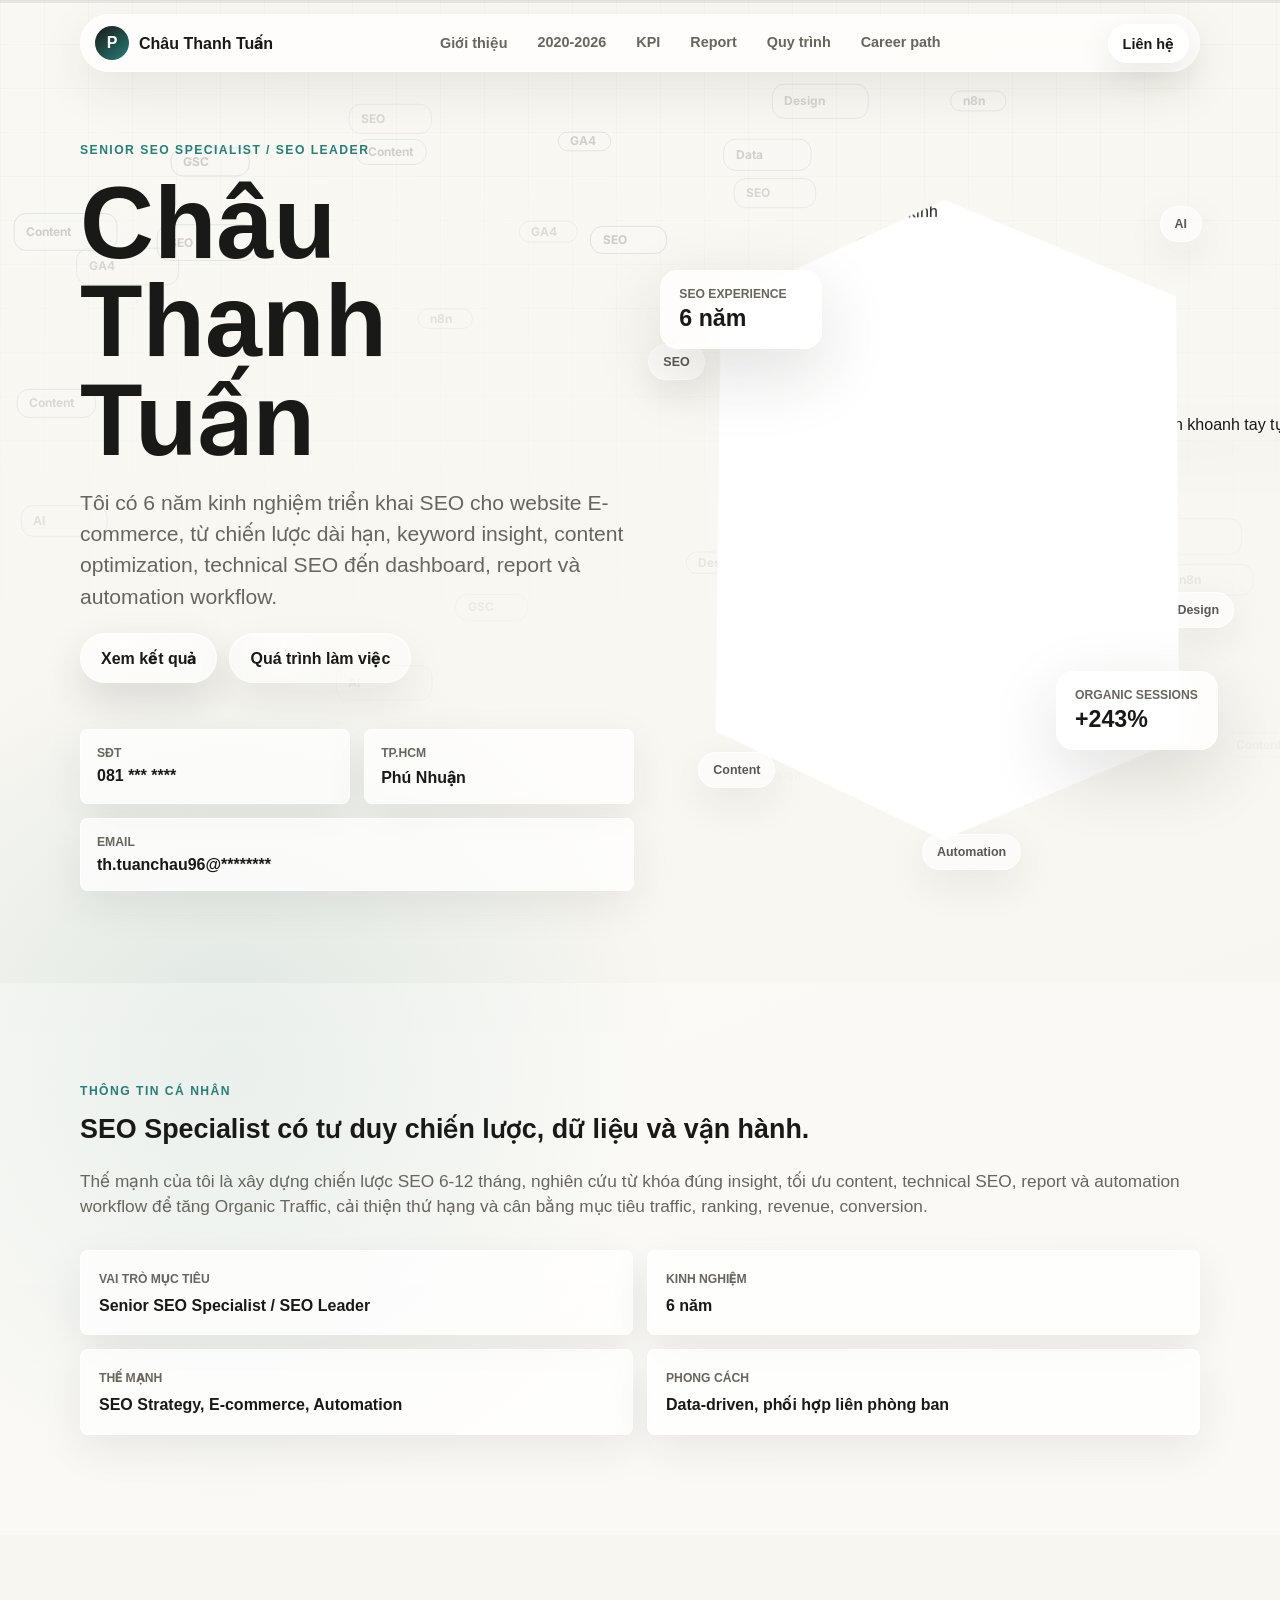
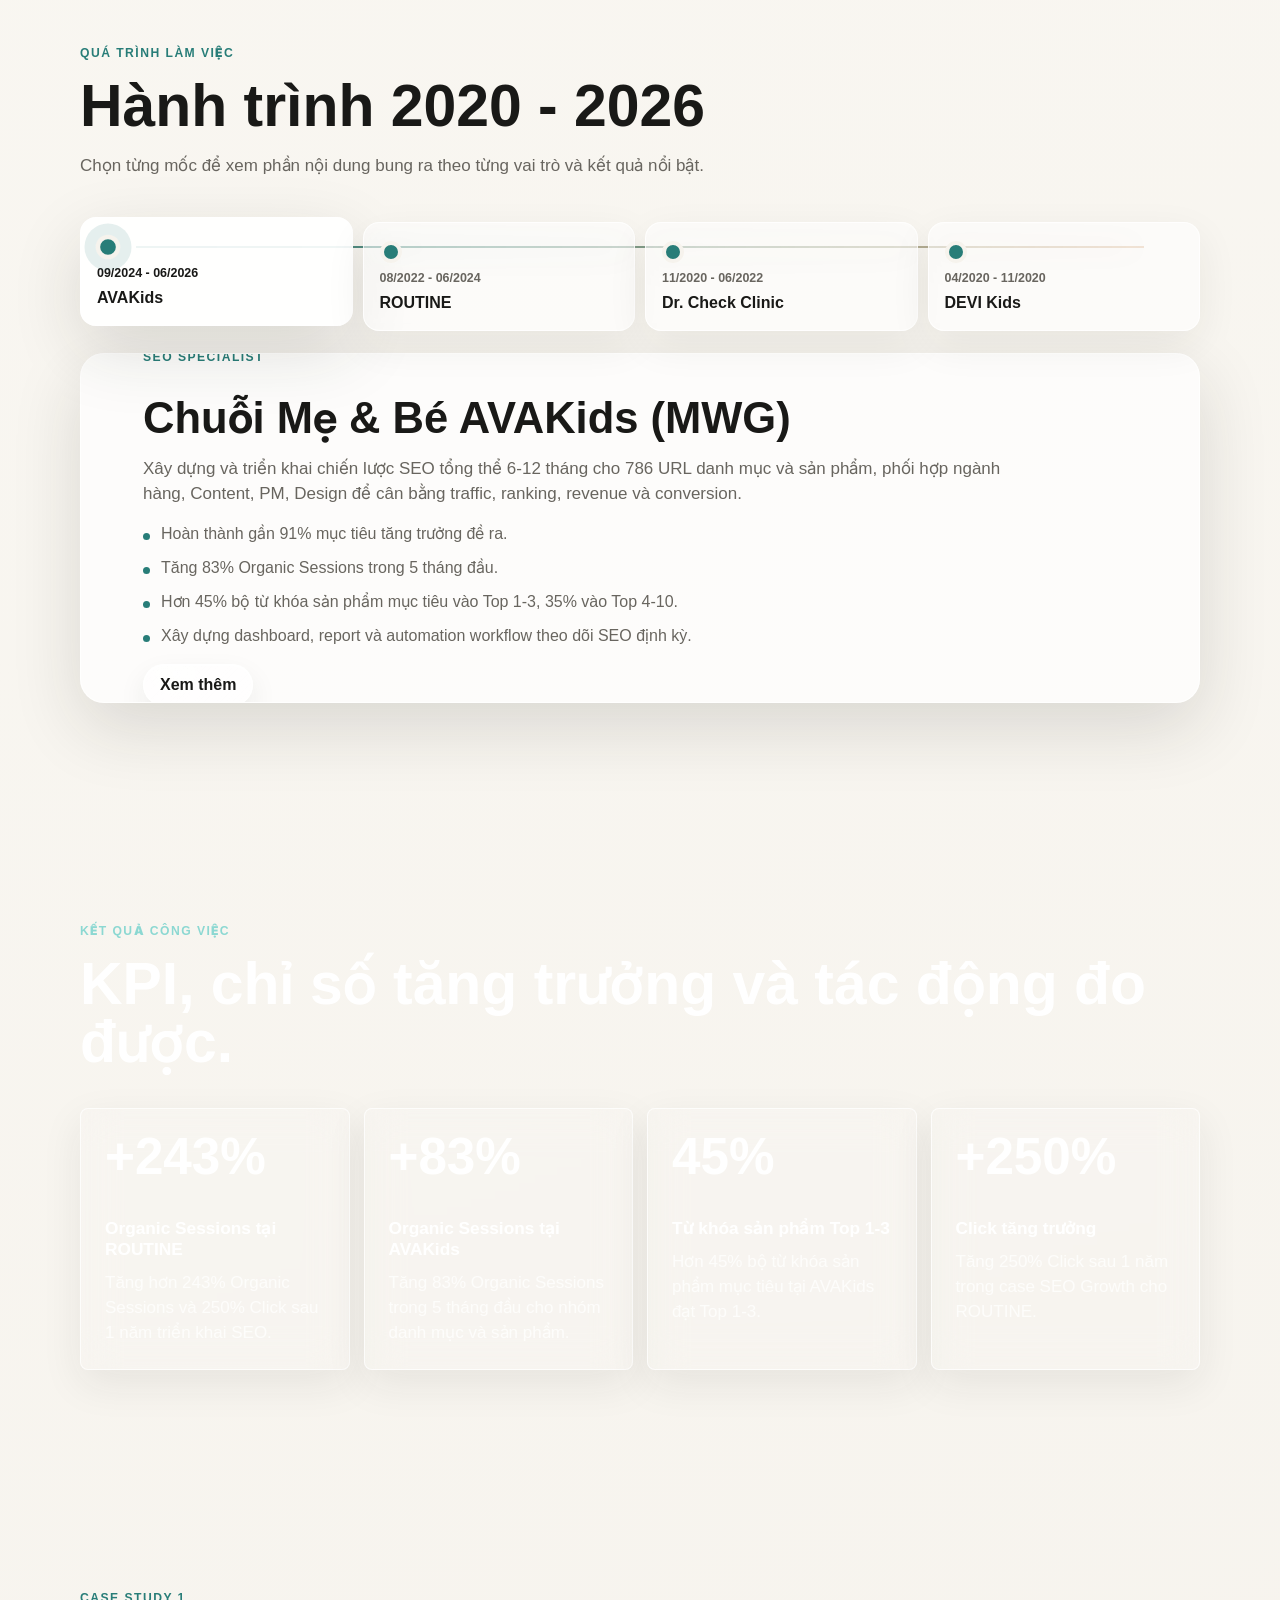
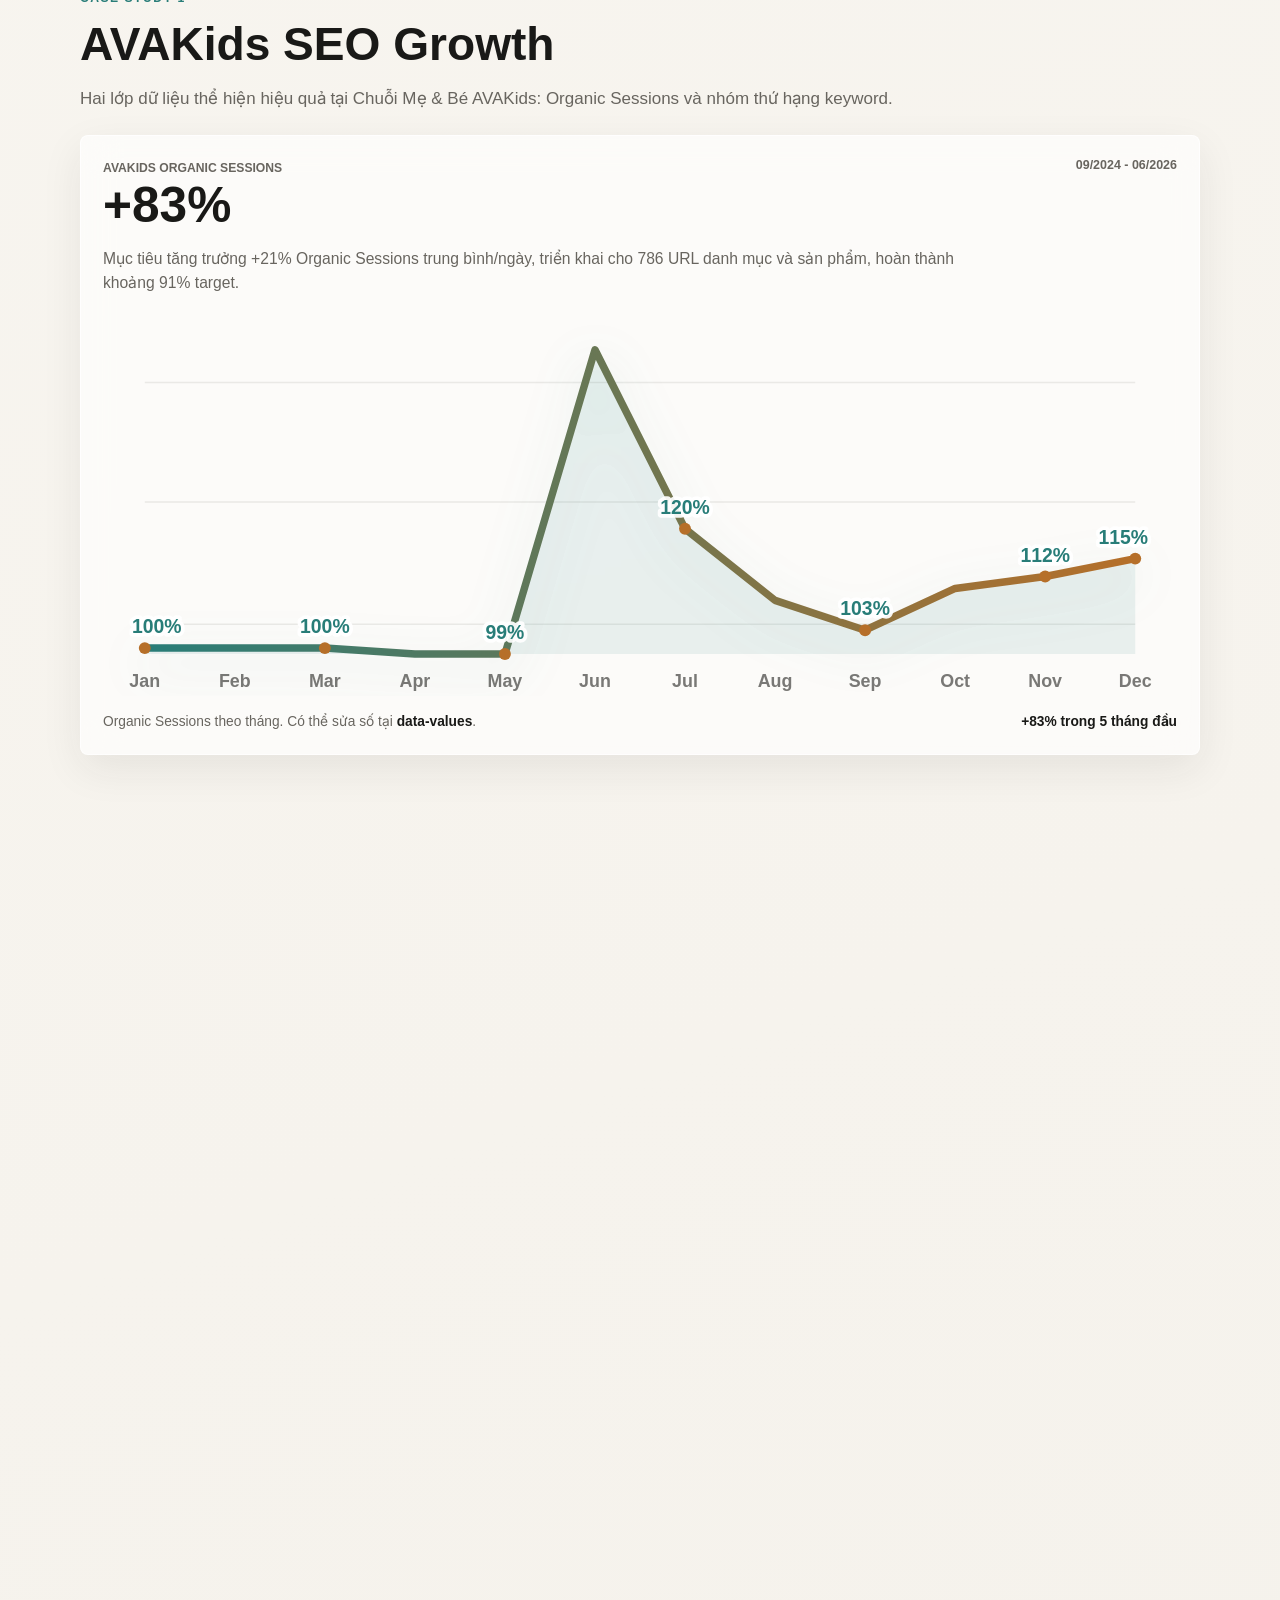
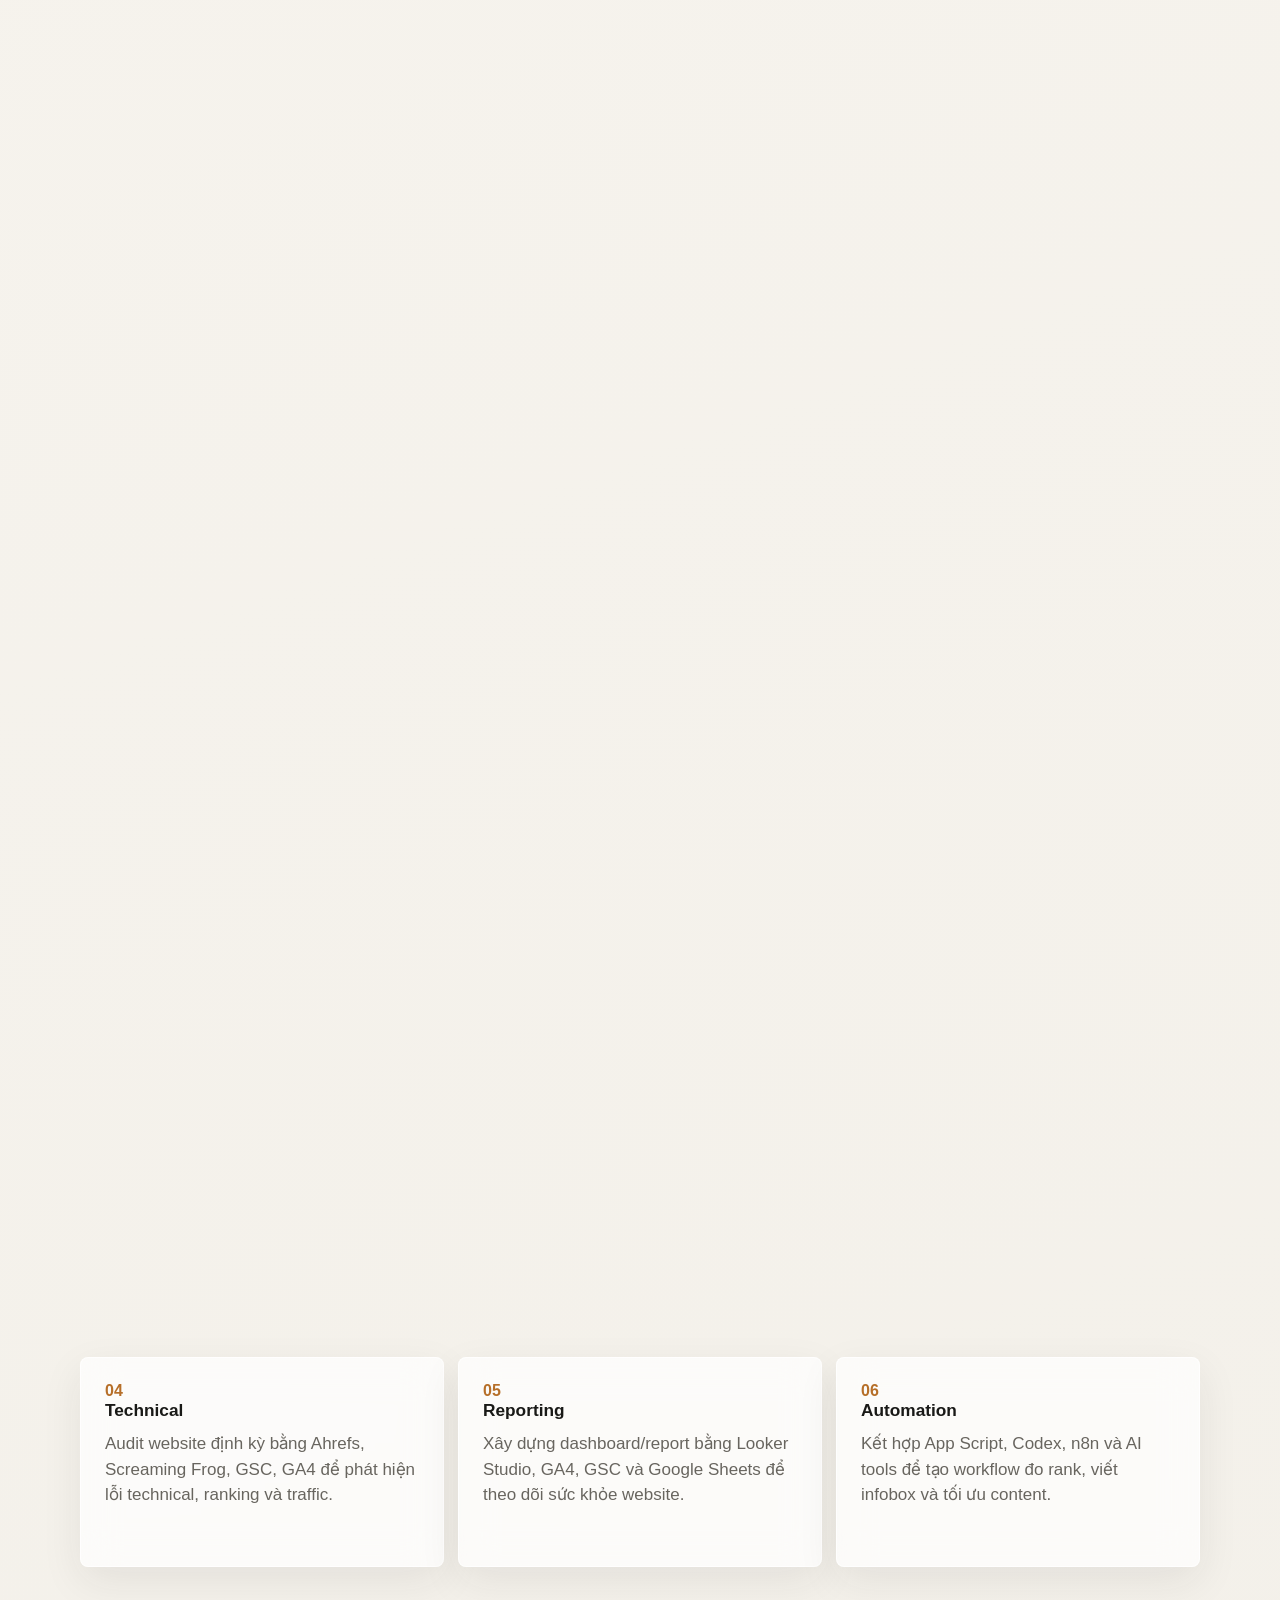
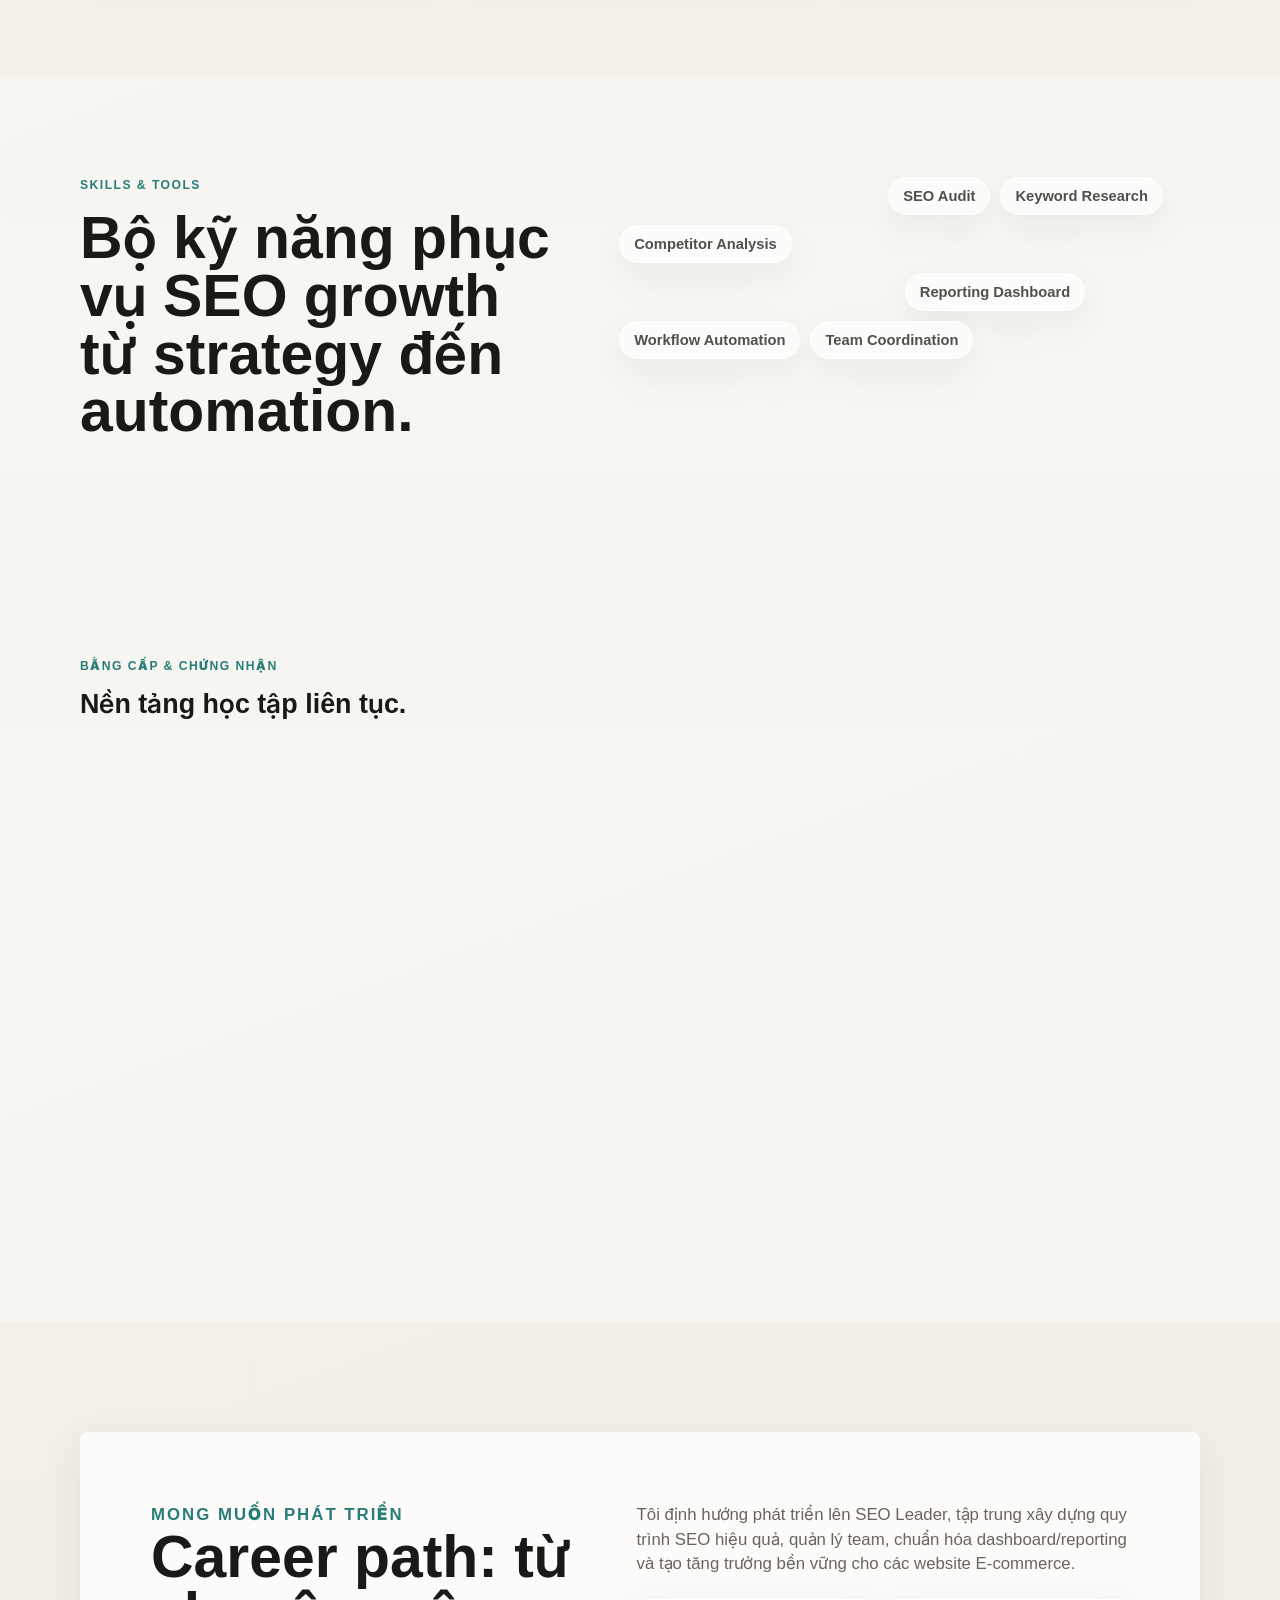
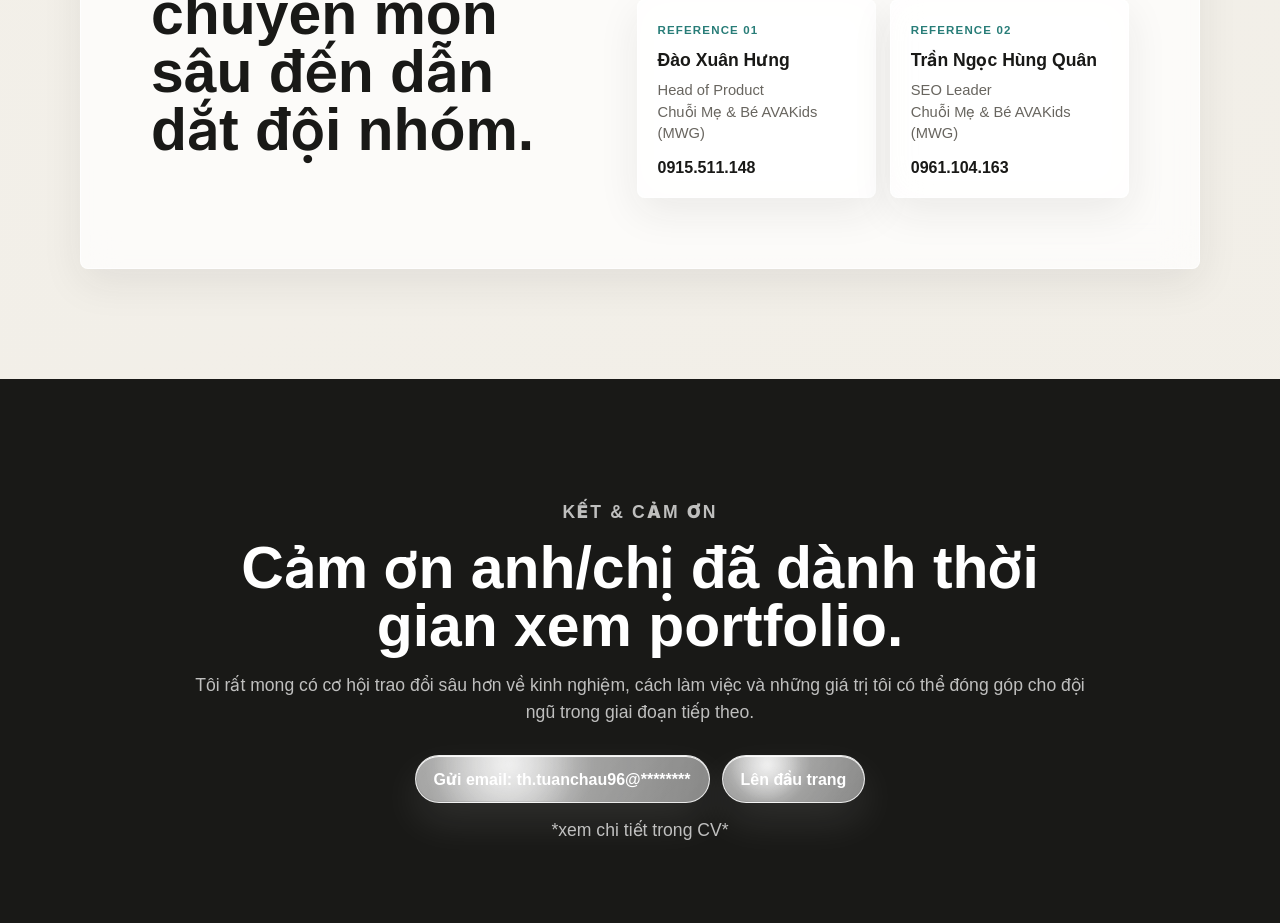
==== index.html @ 564b6ab3 "Add files via upload" ====
<!doctype html>
<html lang="vi">
  <head>
    <meta charset="utf-8" />
    <meta name="viewport" content="width=device-width, initial-scale=1" />
    <title>Châu Thanh Tuấn | Senior SEO Specialist & SEO Leader</title>
    <meta
      name="description"
      content="Portfolio của Châu Thanh Tuấn, Senior SEO Specialist định hướng SEO Leader, tập trung SEO strategy, E-commerce growth, reporting và automation workflow."
    />
    <link rel="preconnect" href="https://fonts.googleapis.com" />
    <link rel="preconnect" href="https://fonts.gstatic.com" crossorigin />
    <link
      href="https://fonts.googleapis.com/css2?family=Inter:wght@400;500;600;700;800;900&display=swap"
      rel="stylesheet"
    />
    <link rel="stylesheet" href="styles.css?v=20260713-polish-1" />
  </head>
  <body>
    <canvas class="ambient-canvas" id="ambientCanvas" aria-hidden="true"></canvas>
    <div class="page-progress" aria-hidden="true"><span></span></div>

    <aside class="mascot-guide" aria-label="Mascot Tuấn hướng dẫn nội dung" data-side="right" data-pose="intro">
      <img id="mascotImage" src="assets/mascot-intro.png" alt="Mascot Tuấn 3D đang giới thiệu bản thân" />
      <span id="mascotMessage" class="sr-only">Bắt đầu với chân dung tổng quan nhé.</span>
    </aside>

    <header class="site-header" id="top">
      <a class="brand" href="#top" aria-label="Về đầu trang">
        <span class="brand-mark">P</span>
        <span>Châu Thanh Tuấn</span>
      </a>
      <nav class="nav-links" aria-label="Điều hướng chính">
        <a href="#about">Giới thiệu</a>
        <a href="#timeline">2020-2026</a>
        <a href="#impact">KPI</a>
        <a href="#charts">Report</a>
        <a href="#workflow">Quy trình</a>
        <a href="#career">Career path</a>
      </nav>
      <a class="header-cta liquid-btn" href="#contact">Liên hệ</a>
    </header>

    <main>
      <section class="hero section-shell" aria-labelledby="hero-title" data-guide="Bắt đầu với chân dung tổng quan nhé." data-pose="intro">
        <div class="hero-copy reveal">
          <p class="eyebrow">Senior SEO Specialist / SEO Leader</p>
          <h1 id="hero-title">Châu Thanh Tuấn</h1>
          <p class="hero-lead">
            Tôi có 6 năm kinh nghiệm triển khai SEO cho website E-commerce, từ chiến lược dài hạn,
            keyword insight, content optimization, technical SEO đến dashboard, report và automation workflow.
          </p>
          <div class="hero-actions">
            <a class="primary-btn liquid-btn" href="#impact">Xem kết quả</a>
            <a class="secondary-btn liquid-btn" href="#timeline">Quá trình làm việc</a>
          </div>
          <dl class="quick-info" aria-label="Thông tin nhanh">
            <div class="quick-phone">
              <dt>SĐT</dt>
              <dd>081 *** ****</dd>
            </div>
            <div class="quick-location">
              <dt>TP.HCM</dt>
              <dd>Phú Nhuận</dd>
            </div>
            <div class="quick-email">
              <dt>Email</dt>
              <dd>th.tuanchau96@********</dd>
            </div>
          </dl>
        </div>

        <div class="hero-visual reveal">
          <div class="hero-orbit" aria-hidden="true">
            <span>AI</span>
            <span>SEO</span>
            <span>Design</span>
            <span>Content</span>
            <span>Automation</span>
          </div>
          <div class="portrait-frame portrait-hex">
            <img src="assets/hero-portrait-v2.png" alt="Ảnh đại diện portfolio 3D có kính" />
          </div>
          <div class="floating-metric metric-one">
            <span>Organic Sessions</span>
            <strong data-counter data-prefix="+" data-count="243" data-suffix="%">+0%</strong>
          </div>
          <div class="floating-metric metric-two">
            <span>SEO Experience</span>
            <strong data-counter data-count="6" data-suffix=" năm">0 năm</strong>
          </div>
        </div>
      </section>

      <section class="intro-band" id="about" data-guide="Đây là phần HR hiểu bạn là ai và mạnh ở đâu." data-pose="about">
        <div class="section-shell compact-band">
          <div class="section-heading compact-heading reveal">
            <p class="eyebrow">Thông tin cá nhân</p>
            <h2>SEO Specialist có tư duy chiến lược, dữ liệu và vận hành.</h2>
          </div>
          <div class="intro-copy reveal">
            <p>
              Thế mạnh của tôi là xây dựng chiến lược SEO 6-12 tháng, nghiên cứu từ khóa đúng insight,
              tối ưu content, technical SEO, report và automation workflow để tăng Organic Traffic,
              cải thiện thứ hạng và cân bằng mục tiêu traffic, ranking, revenue, conversion.
            </p>
            <div class="profile-grid">
              <div>
                <span>Vai trò mục tiêu</span>
                <strong>Senior SEO Specialist / SEO Leader</strong>
              </div>
              <div>
                <span>Kinh nghiệm</span>
                <strong>6 năm</strong>
              </div>
              <div>
                <span>Thế mạnh</span>
                <strong>SEO Strategy, E-commerce, Automation</strong>
              </div>
              <div>
                <span>Phong cách</span>
                <strong>Data-driven, phối hợp liên phòng ban</strong>
              </div>
            </div>
          </div>
        </div>
      </section>

      <section class="section-shell" id="timeline" data-guide="Timeline giúp câu chuyện nghề nghiệp có mạch rõ ràng." data-pose="timeline">
        <div class="section-heading narrow reveal">
          <p class="eyebrow">Quá trình làm việc</p>
          <h2>Hành trình 2020 - 2026</h2>
          <p>Chọn từng mốc để xem phần nội dung bung ra theo từng vai trò và kết quả nổi bật.</p>
        </div>
        <div class="experience-morph reveal">
          <div class="experience-track" role="tablist" aria-label="Kinh nghiệm làm việc">
            <button class="experience-tab is-active" type="button" data-experience="0" role="tab" aria-selected="true">
              <span>09/2024 - 06/2026</span>
              <strong>AVAKids</strong>
            </button>
            <button class="experience-tab" type="button" data-experience="1" role="tab" aria-selected="false">
              <span>08/2022 - 06/2024</span>
              <strong>ROUTINE</strong>
            </button>
            <button class="experience-tab" type="button" data-experience="2" role="tab" aria-selected="false">
              <span>11/2020 - 06/2022</span>
              <strong>Dr. Check Clinic</strong>
            </button>
            <button class="experience-tab" type="button" data-experience="3" role="tab" aria-selected="false">
              <span>04/2020 - 11/2020</span>
              <strong>DEVI Kids</strong>
            </button>
          </div>
          <div class="experience-panel">
            <article class="experience-detail is-active" data-experience-panel="0">
              <p class="eyebrow">SEO Specialist</p>
              <h3>Chuỗi Mẹ & Bé AVAKids (MWG)</h3>
              <p>
                Xây dựng và triển khai chiến lược SEO tổng thể 6-12 tháng cho 786 URL danh mục và sản phẩm,
                phối hợp ngành hàng, Content, PM, Design để cân bằng traffic, ranking, revenue và conversion.
              </p>
              <ul>
                <li>Hoàn thành gần 91% mục tiêu tăng trưởng đề ra.</li>
                <li>Tăng 83% Organic Sessions trong 5 tháng đầu.</li>
                <li>Hơn 45% bộ từ khóa sản phẩm mục tiêu vào Top 1-3, 35% vào Top 4-10.</li>
                <li>Xây dựng dashboard, report và automation workflow theo dõi SEO định kỳ.</li>
              </ul>
              <button class="detail-btn liquid-btn" type="button" data-modal="avakids">Xem thêm</button>
            </article>
            <article class="experience-detail" data-experience-panel="1">
              <p class="eyebrow">SEO Executive</p>
              <h3>ROUTINE</h3>
              <p>
                Triển khai SEO cho website thương hiệu thời trang, mở rộng bộ từ khóa sản phẩm,
                tối ưu blog, sản phẩm, internal link và phối hợp Design, IT, Developer để cải thiện layout và conversion.
              </p>
              <ul>
                <li>Tăng 117% Organic Traffic trong 6 tháng đầu.</li>
                <li>Tăng hơn 243% Organic Sessions và 250% Click sau 1 năm.</li>
                <li>Bộ từ khóa sản phẩm tăng từ 200 lên khoảng 850 keyword.</li>
                <li>Quản lý content full-time, intern, freelancer và phối hợp Design, IT, Developer.</li>
              </ul>
              <button class="detail-btn liquid-btn" type="button" data-modal="routine">Xem thêm</button>
            </article>
            <article class="experience-detail" data-experience-panel="2">
              <p class="eyebrow">SEO Executive</p>
              <h3>Dr. Check Clinic</h3>
              <p>
                Giai đoạn phát triển nền tảng SEO Executive trong lĩnh vực clinic/healthcare. Resume hiện chưa có chi tiết nhiệm vụ và KPI cho giai đoạn này.
              </p>
              <ul>
                <li>Cần bổ sung thêm scope công việc, loại website và kết quả nếu muốn trình bày thành case mạnh.</li>
              </ul>
              <button class="detail-btn liquid-btn" type="button" data-modal="drcheck">Xem thêm</button>
            </article>
            <article class="experience-detail" data-experience-panel="3">
              <p class="eyebrow">Digital Marketing</p>
              <h3>DEVI Kids Import-Export Company</h3>
              <p>
                Giai đoạn khởi đầu trong Digital Marketing. Resume hiện chưa mô tả chi tiết kênh phụ trách, KPI hoặc dự án nổi bật.
              </p>
              <ul>
                <li>Cần xác nhận nên giữ ngắn trong timeline hay bổ sung thêm nội dung cụ thể.</li>
              </ul>
              <button class="detail-btn liquid-btn" type="button" data-modal="devi">Xem thêm</button>
            </article>
          </div>
        </div>
      </section>

      <section class="impact-section" id="impact" data-guide="KPI nên nổi bật, dễ scan và có số chạy khi HR kéo tới." data-pose="kpi">
        <div class="section-shell">
          <div class="section-heading reveal">
            <p class="eyebrow">Kết quả công việc</p>
            <h2>KPI, chỉ số tăng trưởng và tác động đo được.</h2>
          </div>
          <div class="impact-grid">
            <article class="impact-card reveal">
              <span class="metric" data-counter data-prefix="+" data-count="243" data-suffix="%">+0%</span>
              <h3>Organic Sessions tại ROUTINE</h3>
              <p>Tăng hơn 243% Organic Sessions và 250% Click sau 1 năm triển khai SEO.</p>
            </article>
            <article class="impact-card reveal">
              <span class="metric" data-counter data-prefix="+" data-count="83" data-suffix="%">+0%</span>
              <h3>Organic Sessions tại AVAKids</h3>
              <p>Tăng 83% Organic Sessions trong 5 tháng đầu cho nhóm danh mục và sản phẩm.</p>
            </article>
            <article class="impact-card reveal">
              <span class="metric" data-counter data-count="45" data-suffix="%">0%</span>
              <h3>Từ khóa sản phẩm Top 1-3</h3>
              <p>Hơn 45% bộ từ khóa sản phẩm mục tiêu tại AVAKids đạt Top 1-3.</p>
            </article>
            <article class="impact-card reveal">
              <span class="metric" data-counter data-prefix="+" data-count="250" data-suffix="%">+0%</span>
              <h3>Click tăng trưởng</h3>
              <p>Tăng 250% Click sau 1 năm trong case SEO Growth cho ROUTINE.</p>
            </article>
          </div>
        </div>
      </section>

      <section class="section-shell charts-section" id="charts" data-guide="Các case study này giúp HR nhìn nhanh kết quả thật từ AVAKids và ROUTINE." data-pose="chart">
        <div class="section-heading case-heading reveal">
          <p class="eyebrow">Case Study 1</p>
          <h2>AVAKids SEO Growth</h2>
          <p>Hai lớp dữ liệu thể hiện hiệu quả tại Chuỗi Mẹ & Bé AVAKids: Organic Sessions và nhóm thứ hạng keyword.</p>
        </div>
        <div class="case-study-grid">
          <article class="chart-card case-study-card case-study-wide reveal">
            <div class="chart-head">
              <div>
                <span>AVAKids Organic Sessions</span>
                <strong data-counter data-prefix="+" data-count="83" data-suffix="%">+0%</strong>
              </div>
              <em>09/2024 - 06/2026</em>
            </div>
            <p class="case-study-meta">
              Mục tiêu tăng trưởng +21% Organic Sessions trung bình/ngày, triển khai cho 786 URL danh mục và sản phẩm, hoàn thành khoảng 91% target.
            </p>
            <svg
              class="line-chart"
              viewBox="0 0 720 260"
              data-labels="Jan,Feb,Mar,Apr,May,Jun,Jul,Aug,Sep,Oct,Nov,Dec"
              data-values="100,100,100,99,99,150,120,108,103,110,112,115"
              data-unit="%"
            ></svg>
            <div class="chart-foot">
              <span>Organic Sessions theo tháng. Có thể sửa số tại <code>data-values</code>.</span>
              <strong>+83% trong 5 tháng đầu</strong>
            </div>
          </article>
          <article class="chart-card case-study-card case-study-wide reveal">
            <div class="chart-head">
              <div>
                <span>AVAKids Ranking Buckets</span>
                <strong data-counter data-count="45" data-suffix="%">0%</strong>
              </div>
              <em>Top 1-3 keyword group</em>
            </div>
            <p class="case-study-meta">
              Theo dõi search volume theo nhóm thứ hạng để nhìn xu hướng dịch chuyển ranking của nhóm keyword sản phẩm.
            </p>
            <svg
              class="multi-line-chart"
              viewBox="0 0 760 320"
              data-labels="6/1,7/2,7/9,7/16,8/6,8/27,9/3,9/10,9/17,10/8,10/22,10/29,11/5,11/12,11/19,11/25,12/2,12/9,12/16,12/29,12/31"
              data-series="#1:38525,27470,34770,37750,48925,42390,41420,39700,38900,20155,27125,29295,28685,30670,34385,30000,38010,40825,36050,29615,26665;#2:22865,34400,33410,37355,40580,37045,35100,26325,28825,28305,20010,22745,22140,24125,25860,23040,15510,19880,21380,25050,33720;#3:51350,48120,46010,42335,31865,53455,49680,59960,57640,46070,39135,39410,37095,22365,34250,50360,30185,25215,23510,23465,19215;#4-6:36275,57295,43960,35055,43715,50590,65045,62810,63895,30365,38715,38885,28045,40940,48035,23595,36420,45715,49525,48875,48895;#7-10:28880,11885,20915,27110,16355,12590,8155,10610,9910,13295,26880,18040,20285,17635,17245,13450,19495,12170,11285,9860,12275;#11-20:5565,4720,4850,4445,7070,6135,3490,2720,7210,15280,6275,9205,14345,9800,14495,6280,15470,8780,14185,8695,11355"
            ></svg>
            <div class="chart-foot">
              <span>Search volume theo bucket ranking. Có thể sửa từng series tại <code>data-series</code>.</span>
              <strong>45% Top 1-3</strong>
            </div>
          </article>
        </div>
        <div class="section-heading case-heading case-heading-routine reveal">
          <p class="eyebrow">Case Study 2</p>
          <h2>ROUTINE SEO Growth</h2>
          <p>Biểu đồ Organic Traffic full-width cho case thời trang ROUTINE, tập trung traffic, click và mở rộng keyword sản phẩm.</p>
        </div>
        <div class="case-study-grid">
          <article class="chart-card case-study-card case-study-wide reveal">
            <div class="chart-head">
              <div>
                <span>ROUTINE Organic Traffic</span>
                <strong data-counter data-prefix="+" data-count="243" data-suffix="%">+0%</strong>
              </div>
              <em>08/2022 - 06/2024</em>
            </div>
            <p class="case-study-meta">
              Tăng 117% Organic Traffic trong 6 tháng đầu, sau 1 năm tăng hơn 243% Organic Sessions và 250% Click.
            </p>
            <svg
              class="line-chart"
              viewBox="0 0 560 240"
              data-labels="Jan,Feb,Mar,Apr,May,Jun,Jul,Aug,Sep,Oct,Nov,Dec"
              data-values="116.56,135.92,131.02,116.33,108.11,91.44,103.80,100.78,110.06,134.93,66.01,100"
              data-unit="%"
            ></svg>
            <div class="chart-foot">
              <span>Organic Traffic theo tháng. Keyword sản phẩm tăng từ 200 lên khoảng 850.</span>
              <strong>200 → 850 KW</strong>
            </div>
          </article>
        </div>
      </section>

      <section class="section-shell" id="workflow" data-guide="Quy trình cho thấy bạn không chỉ có kết quả, mà có cách tạo kết quả." data-pose="timeline">
        <div class="section-heading narrow reveal">
          <p class="eyebrow">Quy trình & công cụ</p>
          <h2>Cách tôi biến mục tiêu thành hệ thống làm việc.</h2>
        </div>
        <div class="workflow-grid">
          <article class="workflow-step reveal">
            <span>01</span>
            <h3>Research</h3>
            <p>Nghiên cứu keyword, insight tìm kiếm, đối thủ và keyword gap bằng Ahrefs, Keyword Planner, Keywordtool.io.</p>
          </article>
          <article class="workflow-step reveal">
            <span>02</span>
            <h3>Planning</h3>
            <p>Xây dựng chiến lược SEO 6-12 tháng, đặt mục tiêu traffic, ranking, revenue và ưu tiên URL triển khai.</p>
          </article>
          <article class="workflow-step reveal">
            <span>03</span>
            <h3>Production</h3>
            <p>Xây dựng guideline content, outline, internal link và tối ưu nội dung danh mục, sản phẩm, blog.</p>
          </article>
          <article class="workflow-step reveal">
            <span>04</span>
            <h3>Technical</h3>
            <p>Audit website định kỳ bằng Ahrefs, Screaming Frog, GSC, GA4 để phát hiện lỗi technical, ranking và traffic.</p>
          </article>
          <article class="workflow-step reveal">
            <span>05</span>
            <h3>Reporting</h3>
            <p>Xây dựng dashboard/report bằng Looker Studio, GA4, GSC và Google Sheets để theo dõi sức khỏe website.</p>
          </article>
          <article class="workflow-step reveal">
            <span>06</span>
            <h3>Automation</h3>
            <p>Kết hợp App Script, Codex, n8n và AI tools để tạo workflow đo rank, viết infobox và tối ưu content.</p>
          </article>
        </div>
      </section>

      <section class="skills-band" id="skills" data-guide="Kỹ năng và công cụ nên được scan nhanh, không cần đọc dài." data-pose="chart">
        <div class="section-shell split-section">
          <div class="section-heading reveal">
            <p class="eyebrow">Skills & Tools</p>
            <h2>Bộ kỹ năng phục vụ SEO growth từ strategy đến automation.</h2>
          </div>
          <div class="skill-cloud reveal" aria-label="Kỹ năng và công cụ">
            <span>SEO Strategy</span>
            <span>SEO On-page</span>
            <span>SEO Audit</span>
            <span>Keyword Research</span>
            <span>Competitor Analysis</span>
            <span>Search Intent</span>
            <span>Content Planning</span>
            <span>Internal Linking</span>
            <span>Data Analysis</span>
            <span>Reporting Dashboard</span>
            <span>Workflow Automation</span>
            <span>Team Coordination</span>
            <span>GA4</span>
            <span>GSC</span>
            <span>Looker Studio</span>
            <span>Ahrefs</span>
            <span>Screaming Frog</span>
            <span>n8n</span>
            <span>Codex</span>
            <span>ChatGPT</span>
          </div>
        </div>
      </section>

      <section class="credentials-band" data-guide="Chứng nhận nên đi kèm năng lực áp dụng, không chỉ liệt kê tên." data-pose="about">
        <div class="section-shell compact-band">
          <div id="certificates" class="section-heading compact-heading reveal">
            <p class="eyebrow">Bằng cấp & chứng nhận</p>
            <h2>Nền tảng học tập liên tục.</h2>
          </div>
          <div class="credential-list reveal">
            <article>
              <h3>HCM University of Industry & Trade</h3>
              <p>Chemical Engineer, 2014 - 2017.</p>
            </article>
            <article>
              <h3>The Fundamentals of Digital Marketing</h3>
              <p>Nền tảng Digital Marketing, kênh tăng trưởng và tư duy đo lường hiệu quả.</p>
            </article>
            <article>
              <h3>AIM Academy & IM Group</h3>
              <p>Digital Marketing tại AIM Academy và SEO All-in-one tại IM Group.</p>
            </article>
          </div>
        </div>
      </section>

      <section class="section-shell" id="career" data-guide="Career path giúp HR thấy bạn có định hướng dài hạn." data-pose="chart">
        <div class="career-panel reveal">
          <div>
            <p class="eyebrow">Mong muốn phát triển</p>
            <h2>Career path: từ chuyên môn sâu đến dẫn dắt đội nhóm.</h2>
          </div>
          <div class="career-content">
            <p>
              Tôi định hướng phát triển lên SEO Leader, tập trung xây dựng quy trình SEO hiệu quả,
              quản lý team, chuẩn hóa dashboard/reporting và tạo tăng trưởng bền vững cho các website E-commerce.
            </p>
            <div class="reference-grid" aria-label="References">
              <article>
                <span>Reference 01</span>
                <h3>Đào Xuân Hưng</h3>
                <p>Head of Product<br />Chuỗi Mẹ & Bé AVAKids (MWG)</p>
                <strong>0915.511.148</strong>
              </article>
              <article>
                <span>Reference 02</span>
                <h3>Trần Ngọc Hùng Quân</h3>
                <p>SEO Leader<br />Chuỗi Mẹ & Bé AVAKids (MWG)</p>
                <strong>0961.104.163</strong>
              </article>
            </div>
          </div>
        </div>
      </section>

      <section class="closing-section" id="contact" data-guide="Kết lại bằng lời mời trao đổi rõ ràng và dễ liên hệ." data-pose="thanks">
        <div class="section-shell closing-inner reveal">
          <p class="eyebrow">Kết & cảm ơn</p>
          <h2>Cảm ơn anh/chị đã dành thời gian xem portfolio.</h2>
          <p>
            Tôi rất mong có cơ hội trao đổi sâu hơn về kinh nghiệm, cách làm việc và những giá trị tôi có thể
            đóng góp cho đội ngũ trong giai đoạn tiếp theo.
          </p>
          <div class="contact-row">
            <a class="liquid-btn email-action" href="#" data-email-user="th.tuanchau96" data-email-domain="gmail" data-email-tld="com">Gửi email: th.tuanchau96@********</a>
            <a class="liquid-btn" href="#top">Lên đầu trang</a>
          </div>
          <p class="reference-note">*xem chi tiết trong CV*</p>
        </div>
      </section>
    </main>

    <div class="experience-modal" id="experienceModal" aria-hidden="true">
      <div class="modal-backdrop" data-modal-close></div>
      <section class="modal-panel" role="dialog" aria-modal="true" aria-labelledby="modalTitle">
        <button class="modal-close liquid-btn" type="button" aria-label="Đóng" data-modal-close>×</button>
        <p class="eyebrow" id="modalEyebrow">Work Experience</p>
        <h2 id="modalTitle">Chi tiết kinh nghiệm</h2>
        <div class="modal-body" id="modalBody"></div>
      </section>
    </div>

    <script src="script.js?v=20260713-polish-1"></script>
  </body>
</html>
---- styles.css ----
:root {
  --bg: #f6f3ed;
  --panel: rgba(255, 255, 255, 0.72);
  --panel-strong: #ffffff;
  --ink: #191917;
  --muted: #68655f;
  --line: rgba(25, 25, 23, 0.12);
  --teal: #287d78;
  --amber: #b66f29;
  --blue: #3f6f9f;
  --shadow: 0 24px 70px rgba(37, 34, 28, 0.14);
  --radius: 8px;
}

* {
  box-sizing: border-box;
}

html {
  scroll-behavior: smooth;
}

body {
  margin: 0;
  font-family: "SF Pro Text", "SF Pro Icons", "Helvetica Neue", Helvetica, Arial, "Inter", sans-serif;
  color: var(--ink);
  background:
    radial-gradient(circle at 18% 12%, rgba(40, 125, 120, 0.13), transparent 28rem),
    linear-gradient(160deg, #faf8f3 0%, var(--bg) 48%, #f1eee7 100%);
  letter-spacing: 0;
}

body.modal-open {
  overflow: hidden;
}

body::before {
  position: fixed;
  inset: 0;
  z-index: -3;
  pointer-events: none;
  content: "";
  background-image:
    linear-gradient(rgba(25, 25, 23, 0.035) 1px, transparent 1px),
    linear-gradient(90deg, rgba(25, 25, 23, 0.035) 1px, transparent 1px);
  background-size: 44px 44px;
  mask-image: linear-gradient(to bottom, rgba(0, 0, 0, 0.55), transparent 75%);
}

.ambient-canvas {
  position: fixed;
  inset: 0 0 auto;
  z-index: -2;
  pointer-events: none;
  opacity: 0.9;
  mask-image: linear-gradient(to bottom, rgba(0, 0, 0, 0.8), transparent 92%);
}

img {
  display: block;
  max-width: 100%;
}

a {
  color: inherit;
  text-decoration: none;
}

.page-progress {
  position: fixed;
  top: 0;
  left: 0;
  z-index: 70;
  width: 100%;
  height: 3px;
  background: rgba(25, 25, 23, 0.08);
}

.page-progress span {
  display: block;
  width: 0;
  height: 100%;
  background: linear-gradient(90deg, var(--teal), var(--amber));
}

.site-header {
  position: sticky;
  top: 14px;
  z-index: 60;
  display: flex;
  align-items: center;
  justify-content: space-between;
  width: min(1120px, calc(100% - 32px));
  min-height: 58px;
  margin: 14px auto 0;
  padding: 8px 10px 8px 14px;
  border: 1px solid rgba(255, 255, 255, 0.72);
  border-radius: 999px;
  background: rgba(255, 255, 255, 0.68);
  box-shadow: 0 18px 50px rgba(42, 39, 33, 0.09);
  backdrop-filter: blur(18px) saturate(1.35);
}

.brand,
.nav-links,
.header-cta {
  display: flex;
  align-items: center;
}

.brand {
  gap: 10px;
  font-weight: 800;
}

.brand-mark {
  display: grid;
  width: 34px;
  height: 34px;
  place-items: center;
  border-radius: 50%;
  color: #ffffff;
  background: linear-gradient(140deg, var(--ink), var(--teal));
}

.nav-links {
  gap: 2px;
  color: var(--muted);
  font-size: 0.9rem;
  font-weight: 600;
}

.nav-links a,
.header-cta {
  min-height: 38px;
  padding: 10px 14px;
  border-radius: 999px;
  transition: background 220ms ease, color 220ms ease, transform 220ms ease;
}

.nav-links a:hover,
.header-cta:hover {
  color: var(--ink);
  background: rgba(25, 25, 23, 0.07);
  transform: translateY(-1px);
}

.header-cta {
  color: var(--ink);
  font-size: 0.9rem;
  font-weight: 700;
  border: 1px solid rgba(255, 255, 255, 0.78);
  background: rgba(255, 255, 255, 0.56);
  box-shadow: inset 0 1px 0 rgba(255, 255, 255, 0.82), 0 12px 34px rgba(42, 39, 33, 0.1);
  backdrop-filter: blur(18px) saturate(1.45);
}

.liquid-btn {
  position: relative;
  overflow: hidden;
  isolation: isolate;
}

.liquid-btn::before {
  position: absolute;
  inset: 1px;
  z-index: -1;
  content: "";
  border-radius: inherit;
  background:
    radial-gradient(circle at 30% 20%, rgba(255, 255, 255, 0.68), transparent 34%),
    linear-gradient(135deg, rgba(255, 255, 255, 0.2), rgba(255, 255, 255, 0.02));
  opacity: 0.72;
  transition: transform 280ms ease, opacity 280ms ease;
}

.liquid-btn:hover::before {
  opacity: 1;
  transform: translateX(8px) scale(1.08);
}

.section-shell {
  position: relative;
  z-index: 35;
  width: min(1120px, calc(100% - 32px));
  margin: 0 auto;
}

.hero {
  display: grid;
  grid-template-columns: minmax(0, 1.04fr) minmax(320px, 0.96fr);
  align-items: center;
  min-height: calc(100vh - 86px);
  padding: 70px 0 92px;
  gap: 54px;
}

.eyebrow {
  margin: 0 0 14px;
  color: var(--teal);
  font-size: 0.76rem;
  font-weight: 900;
  letter-spacing: 0.12em;
  text-transform: uppercase;
}

h1,
h2,
h3,
p {
  margin-top: 0;
}

h1 {
  max-width: 760px;
  margin-bottom: 18px;
  font-family: "SF Pro Display", "SF Pro Icons", "Helvetica Neue", Helvetica, Arial, "Inter", sans-serif;
  font-size: clamp(4.1rem, 8vw, 7.9rem);
  font-weight: 600;
  line-height: 0.96;
  letter-spacing: 0;
}

h2 {
  margin-bottom: 18px;
  font-family: "SF Pro Display", "SF Pro Icons", "Helvetica Neue", Helvetica, Arial, "Inter", sans-serif;
  font-size: clamp(2.3rem, 4.6vw, 5rem);
  font-weight: 600;
  line-height: 0.98;
  letter-spacing: 0;
}

h3 {
  margin-bottom: 10px;
  font-size: 1.08rem;
  line-height: 1.22;
}

p {
  color: var(--muted);
  font-size: 1.0625rem;
  line-height: 1.48;
}

.hero-lead {
  max-width: 650px;
  font-size: clamp(1.05rem, 1.8vw, 1.32rem);
}

.hero-actions,
.contact-row {
  display: flex;
  flex-wrap: wrap;
  gap: 12px;
}

.primary-btn,
.secondary-btn {
  display: inline-flex;
  align-items: center;
  justify-content: center;
  min-height: 48px;
  padding: 14px 20px;
  border-radius: 999px;
  font-weight: 800;
  border: 1px solid rgba(255, 255, 255, 0.64);
  transition: transform 240ms ease, box-shadow 240ms ease, background 240ms ease;
  backdrop-filter: blur(18px) saturate(1.45);
}

.primary-btn {
  color: var(--ink);
  background: rgba(255, 255, 255, 0.58);
  box-shadow: inset 0 1px 0 rgba(255, 255, 255, 0.9), 0 16px 40px rgba(42, 39, 33, 0.14);
}

.secondary-btn {
  border: 1px solid rgba(255, 255, 255, 0.72);
  background: rgba(255, 255, 255, 0.42);
  box-shadow: inset 0 1px 0 rgba(255, 255, 255, 0.82), 0 16px 40px rgba(42, 39, 33, 0.08);
}

.primary-btn:hover,
.secondary-btn:hover {
  transform: translateY(-2px) scale(1.015);
}

.quick-info {
  display: grid;
  grid-template-columns: repeat(2, minmax(0, 1fr));
  gap: 14px;
  margin: 46px 0 0;
}

.quick-info div,
.profile-grid div,
.impact-card,
.workflow-step,
.credential-list article,
.career-panel,
.chart-card {
  border: 1px solid rgba(255, 255, 255, 0.72);
  border-radius: var(--radius);
  background: var(--panel);
  box-shadow: 0 14px 42px rgba(42, 39, 33, 0.08);
  backdrop-filter: blur(18px);
}

.quick-info div {
  padding: 16px;
  min-width: 0;
}

.quick-email {
  grid-column: 1 / -1;
}

.quick-info dd {
  overflow-wrap: anywhere;
}

dt,
.profile-grid span,
.floating-metric span,
.chart-head span {
  color: var(--muted);
  font-size: 0.76rem;
  font-weight: 800;
  text-transform: uppercase;
}

dd {
  margin: 7px 0 0;
  font-weight: 800;
}

.hero-visual {
  position: relative;
  min-height: 640px;
}

.hero-orbit {
  position: absolute;
  inset: -22px;
  pointer-events: none;
}

.hero-orbit span {
  position: absolute;
  display: inline-grid;
  min-height: 36px;
  place-items: center;
  padding: 9px 14px;
  border: 1px solid rgba(255, 255, 255, 0.7);
  border-radius: 999px;
  color: rgba(25, 25, 23, 0.72);
  font-size: 0.78rem;
  font-weight: 900;
  background: rgba(255, 255, 255, 0.54);
  box-shadow: 0 14px 40px rgba(42, 39, 33, 0.08);
  backdrop-filter: blur(16px);
  animation: drift 7s ease-in-out infinite;
}

.hero-orbit span:nth-child(1) {
  top: 32px;
  right: 20px;
}

.hero-orbit span:nth-child(2) {
  top: 170px;
  left: -18px;
  animation-delay: -1.2s;
}

.hero-orbit span:nth-child(3) {
  right: -12px;
  bottom: 230px;
  animation-delay: -2.1s;
}

.hero-orbit span:nth-child(4) {
  bottom: 70px;
  left: 32px;
  animation-delay: -3s;
}

.hero-orbit span:nth-child(5) {
  left: 46%;
  bottom: -12px;
  animation-delay: -4s;
}

.portrait-frame {
  position: absolute;
  inset: 0;
  overflow: hidden;
  border: 1px solid rgba(255, 255, 255, 0.8);
  border-radius: 34px;
  background: #ffffff;
  box-shadow: var(--shadow);
  transform: perspective(900px) rotateY(var(--tilt-y, -4deg)) rotateX(var(--tilt-x, 2deg));
  transition: transform 500ms cubic-bezier(0.2, 0.8, 0.2, 1), border-radius 500ms ease;
}

.portrait-hex {
  border-radius: 42px;
  clip-path: polygon(50% 0%, 95% 16%, 95% 84%, 50% 100%, 5% 84%, 5% 16%);
}

.portrait-hex::after {
  position: absolute;
  inset: 12px;
  pointer-events: none;
  content: "";
  border: 1px solid rgba(255, 255, 255, 0.68);
  border-radius: 34px;
  clip-path: polygon(50% 0%, 95% 16%, 95% 84%, 50% 100%, 5% 84%, 5% 16%);
}

.hero-visual:hover .portrait-frame {
  border-radius: 48px;
  transform: perspective(900px) rotateY(0deg) rotateX(0deg) translateY(-8px);
}

.portrait-frame img {
  width: 100%;
  height: 100%;
  object-fit: cover;
}

.floating-metric {
  position: absolute;
  display: grid;
  gap: 4px;
  min-width: 162px;
  padding: 16px 18px;
  border: 1px solid rgba(255, 255, 255, 0.72);
  border-radius: 18px;
  background: rgba(255, 255, 255, 0.74);
  box-shadow: var(--shadow);
  backdrop-filter: blur(18px);
}

.floating-metric strong {
  font-size: 1.45rem;
}

.metric-one {
  right: -18px;
  bottom: 86px;
}

.metric-two {
  top: 74px;
  left: -28px;
}

.sr-only {
  position: absolute;
  overflow: hidden;
  width: 1px;
  height: 1px;
  padding: 0;
  border: 0;
  margin: -1px;
  clip: rect(0, 0, 0, 0);
  white-space: nowrap;
}

.mascot-guide {
  position: fixed;
  right: max(-150px, -8vw);
  bottom: 4vh;
  z-index: 28;
  width: clamp(230px, 24vw, 410px);
  height: clamp(310px, 50vh, 520px);
  pointer-events: none;
  transform: translateY(var(--guide-float, 0)) rotate(var(--guide-sway, 0deg));
  transform-origin: 50% 88%;
  transition:
    left 680ms cubic-bezier(0.2, 0.8, 0.2, 1),
    right 680ms cubic-bezier(0.2, 0.8, 0.2, 1),
    opacity 260ms ease,
    transform 320ms ease;
  animation: mascotBreathe 3.8s ease-in-out infinite;
}

.mascot-guide[data-side="left"] {
  right: auto;
  left: max(-95px, -5vw);
}

.mascot-guide img {
  width: 100%;
  height: 100%;
  object-fit: contain;
  filter: drop-shadow(0 24px 24px rgba(25, 25, 23, 0.18));
  transition: opacity 260ms ease, transform 320ms ease, filter 320ms ease;
  animation: mascotIdle 4.8s ease-in-out infinite;
}

.mascot-guide[data-side="right"][data-pose="timeline"] img,
.mascot-guide[data-side="right"][data-pose="chart"] img {
  scale: -1 1;
}

.mascot-guide.is-switching img {
  opacity: 0;
  transform: translateY(14px) scale(0.96);
}

.mascot-guide[data-pose="kpi"] img {
  animation-name: mascotCelebrate;
  animation-duration: 2.7s;
}

.mascot-guide[data-pose="chart"] img,
.mascot-guide[data-pose="timeline"] img {
  animation-name: mascotPoint;
  animation-duration: 3.6s;
}

.mascot-guide[data-pose="thanks"] img {
  animation-name: mascotWave;
  animation-duration: 3.2s;
}

.intro-band,
.credentials-band,
.skills-band {
  padding: 100px 0;
  background: rgba(255, 255, 255, 0.35);
}

.split-section,
.two-column {
  display: grid;
  grid-template-columns: 0.9fr 1.1fr;
  gap: 64px;
  align-items: start;
}

.section-heading.narrow {
  max-width: 780px;
  margin-bottom: 44px;
}

.intro-copy p {
  font-size: 1.08rem;
}

.profile-grid,
.impact-grid,
.workflow-grid,
.chart-grid {
  display: grid;
  gap: 14px;
}

.profile-grid {
  grid-template-columns: repeat(2, minmax(0, 1fr));
  margin-top: 30px;
}

.profile-grid div {
  padding: 18px;
}

.profile-grid strong {
  display: block;
  margin-top: 8px;
  line-height: 1.35;
}

#timeline,
#workflow,
#career,
.charts-section {
  padding: 110px 0;
}

.timeline {
  position: relative;
  display: grid;
  gap: 18px;
  padding-left: 30px;
}

.timeline::before {
  position: absolute;
  top: 8px;
  bottom: 8px;
  left: 8px;
  width: 2px;
  content: "";
  background: linear-gradient(var(--teal), var(--amber));
}

.timeline-item {
  position: relative;
  padding: 22px 26px;
  border: 1px solid var(--line);
  border-radius: var(--radius);
  background: rgba(255, 255, 255, 0.58);
  transition: transform 280ms ease, background 280ms ease, box-shadow 280ms ease;
}

.timeline-item::before {
  position: absolute;
  top: 26px;
  left: -29px;
  width: 14px;
  height: 14px;
  border: 4px solid var(--bg);
  border-radius: 50%;
  content: "";
  background: var(--teal);
}

.timeline-item:hover {
  background: rgba(255, 255, 255, 0.82);
  box-shadow: var(--shadow);
  transform: translateX(8px);
}

.experience-morph {
  display: grid;
  gap: 22px;
}

.experience-track {
  position: relative;
  display: grid;
  grid-template-columns: repeat(4, minmax(0, 1fr));
  gap: 10px;
}

.experience-track::before {
  position: absolute;
  top: 24px;
  right: 5%;
  left: 5%;
  height: 2px;
  content: "";
  background: linear-gradient(90deg, var(--teal), rgba(182, 111, 41, 0.44));
}

.experience-tab {
  position: relative;
  z-index: 1;
  display: grid;
  gap: 8px;
  min-height: 102px;
  padding: 18px 16px;
  border: 1px solid rgba(255, 255, 255, 0.72);
  border-radius: 16px;
  color: var(--muted);
  font: inherit;
  text-align: left;
  cursor: pointer;
  background: rgba(255, 255, 255, 0.58);
  box-shadow: 0 14px 42px rgba(42, 39, 33, 0.07);
  backdrop-filter: blur(18px);
  transition: transform 260ms ease, background 260ms ease, box-shadow 260ms ease, color 260ms ease;
}

.experience-tab::before {
  width: 14px;
  height: 14px;
  border: 4px solid var(--bg);
  border-radius: 50%;
  content: "";
  background: var(--teal);
  box-shadow: 0 0 0 0 rgba(40, 125, 120, 0.2);
  transition: box-shadow 260ms ease, transform 260ms ease;
}

.experience-tab span {
  font-size: 0.78rem;
  font-weight: 800;
}

.experience-tab strong {
  color: var(--ink);
  line-height: 1.2;
}

.experience-tab:hover,
.experience-tab.is-active {
  color: var(--ink);
  background: rgba(255, 255, 255, 0.92);
  box-shadow: var(--shadow);
  transform: translateY(-5px);
}

.experience-tab.is-active::before {
  box-shadow: 0 0 0 10px rgba(40, 125, 120, 0.12);
  transform: scale(1.12);
}

.experience-panel {
  position: relative;
  overflow: hidden;
  min-height: 350px;
  border: 1px solid rgba(255, 255, 255, 0.72);
  border-radius: 24px;
  background: rgba(255, 255, 255, 0.7);
  box-shadow: var(--shadow);
  backdrop-filter: blur(18px);
}

.experience-detail {
  position: absolute;
  inset: 0;
  display: grid;
  align-content: center;
  gap: 16px;
  padding: clamp(28px, 5vw, 62px);
  opacity: 0;
  transform: translateY(26px) scale(0.96);
  filter: blur(12px);
  pointer-events: none;
  transition: opacity 430ms ease, transform 520ms cubic-bezier(0.2, 0.8, 0.2, 1), filter 430ms ease;
}

.experience-detail.is-active {
  opacity: 1;
  transform: translateY(0) scale(1);
  filter: blur(0);
  pointer-events: auto;
}

.experience-detail h3 {
  margin-bottom: 0;
  font-size: clamp(1.8rem, 3.4vw, 3.5rem);
  line-height: 0.98;
}

.experience-detail p:not(.eyebrow) {
  max-width: 880px;
  margin-bottom: 0;
}

.experience-detail ul {
  display: grid;
  gap: 10px;
  padding: 0;
  margin: 0;
  list-style: none;
}

.experience-detail li {
  position: relative;
  padding-left: 18px;
  color: var(--muted);
  line-height: 1.5;
}

.experience-detail li::before {
  position: absolute;
  top: 0.66em;
  left: 0;
  width: 7px;
  height: 7px;
  border-radius: 50%;
  content: "";
  background: var(--teal);
}

.detail-btn {
  justify-self: start;
  min-height: 42px;
  padding: 11px 16px;
  border: 1px solid rgba(255, 255, 255, 0.78);
  border-radius: 999px;
  color: var(--ink);
  font: inherit;
  font-weight: 850;
  cursor: pointer;
  background: rgba(255, 255, 255, 0.62);
  box-shadow: inset 0 1px 0 rgba(255, 255, 255, 0.86), 0 12px 28px rgba(42, 39, 33, 0.08);
  backdrop-filter: blur(18px) saturate(1.35);
  transition: transform 220ms ease, background 220ms ease, box-shadow 220ms ease;
}

.detail-btn:hover {
  background: rgba(255, 255, 255, 0.88);
  box-shadow: inset 0 1px 0 rgba(255, 255, 255, 0.94), 0 16px 38px rgba(42, 39, 33, 0.12);
  transform: translateY(-2px);
}

.timeline-item span,
.workflow-step span {
  color: var(--amber);
  font-weight: 900;
}

.timeline-item p,
.impact-card p,
.workflow-step p,
.credential-list p {
  margin-bottom: 0;
}

.impact-section {
  padding: 110px 0;
  color: #ffffff;
  background:
    linear-gradient(135deg, rgba(25, 25, 23, 0.94), rgba(37, 67, 64, 0.94)),
    url("assets/hero-portrait-v2.png") center/cover;
  background-attachment: fixed;
}

.impact-section .eyebrow {
  color: #8cd8d2;
}

.impact-section h2,
.impact-section h3 {
  color: #ffffff;
}

.impact-section p {
  color: rgba(255, 255, 255, 0.74);
}

.impact-grid {
  grid-template-columns: repeat(4, minmax(0, 1fr));
  margin-top: 38px;
}

.impact-card {
  min-height: 250px;
  padding: 24px;
  color: #ffffff;
  background: rgba(255, 255, 255, 0.08);
  transition: transform 320ms ease, background 320ms ease;
}

.impact-card:hover {
  background: rgba(255, 255, 255, 0.14);
  transform: translateY(-8px);
}

.metric {
  display: block;
  margin-bottom: 36px;
  font-size: clamp(2.1rem, 4vw, 3.8rem);
  font-weight: 900;
  line-height: 0.95;
}

.chart-layout-mosaic {
  grid-template-columns: minmax(0, 0.86fr) minmax(0, 1.14fr);
  grid-template-areas:
    "traffic traffic"
    "keyword volume";
  align-items: stretch;
}

.case-study-grid {
  display: grid;
  grid-template-columns: minmax(0, 1fr);
  gap: 16px;
  align-items: stretch;
}

.case-heading {
  max-width: 840px;
  margin-bottom: 24px;
}

.case-heading h2 {
  font-size: clamp(2rem, 3.6vw, 4rem);
}

.case-heading-routine {
  margin-top: 56px;
}

.case-study-card {
  min-height: 380px;
}

.case-study-wide {
  grid-column: 1 / -1;
  min-height: 430px;
  padding: clamp(24px, 4vw, 42px);
}

.case-study-routine {
  grid-column: 1 / -1;
  width: 100%;
  margin-inline: 0;
}

.case-study-meta {
  max-width: 860px;
  margin-bottom: 14px;
  font-size: 0.98rem;
}

.chart-card {
  overflow: hidden;
  min-height: 330px;
  padding: 22px;
  background: rgba(255, 255, 255, 0.64);
  transition: transform 300ms ease, box-shadow 300ms ease;
}

.chart-card-traffic {
  grid-area: traffic;
  min-height: 430px;
  padding: clamp(24px, 4vw, 44px);
}

.chart-card-keyword {
  grid-area: keyword;
  min-height: 390px;
}

.chart-card-volume {
  grid-area: volume;
  min-height: 390px;
}

.chart-card:hover {
  box-shadow: var(--shadow);
  transform: translateY(-7px);
}

.chart-head {
  display: flex;
  align-items: flex-start;
  justify-content: space-between;
  gap: 16px;
  margin-bottom: 18px;
}

.chart-head strong {
  display: block;
  margin-top: 6px;
  font-size: clamp(2rem, 4vw, 3.1rem);
  line-height: 0.96;
}

.chart-head em {
  color: var(--muted);
  font-size: 0.78rem;
  font-style: normal;
  font-weight: 800;
  white-space: nowrap;
}

.peak-badge {
  display: inline-flex;
  align-items: center;
  min-height: 32px;
  padding: 8px 11px;
  border: 1px solid rgba(40, 125, 120, 0.18);
  border-radius: 999px;
  color: var(--teal);
  background: rgba(40, 125, 120, 0.08);
}

.line-chart {
  width: 100%;
  height: auto;
}

.multi-line-chart {
  display: block;
  width: 100%;
  height: auto;
  touch-action: pan-y;
}

.chart-grid-lines line {
  stroke: rgba(25, 25, 23, 0.08);
  stroke-width: 1;
}

.chart-area {
  fill: rgba(40, 125, 120, 0.09);
  stroke: none;
  opacity: 0;
  transition: opacity 700ms ease 350ms;
}

.chart-line {
  fill: none;
  stroke-width: 5;
  stroke-linecap: round;
  stroke-linejoin: round;
  stroke-dasharray: var(--line-length);
  stroke-dashoffset: var(--line-length);
  filter: drop-shadow(0 10px 16px rgba(40, 125, 120, 0.18));
  transition: stroke-dashoffset 1450ms cubic-bezier(0.2, 0.8, 0.2, 1);
}

.chart-dots circle {
  fill: var(--amber);
  opacity: 0;
  transform-origin: center;
  transition: opacity 500ms ease 900ms;
}

.multi-chart-line {
  fill: none;
  stroke-width: 3.3;
  stroke-linecap: round;
  stroke-linejoin: round;
  stroke-dasharray: var(--line-length);
  stroke-dashoffset: var(--line-length);
  filter: drop-shadow(0 8px 14px rgba(25, 25, 23, 0.09));
  opacity: 0.92;
  transition: stroke-dashoffset 1550ms cubic-bezier(0.2, 0.8, 0.2, 1);
}

.multi-chart-dots circle {
  opacity: 0;
  transition: opacity 500ms ease 900ms;
}

.multi-chart-end-label {
  font-family: "SF Pro Text", "Helvetica Neue", Helvetica, Arial, sans-serif;
  font-size: 12px;
  font-weight: 900;
  paint-order: stroke;
  stroke: rgba(255, 255, 255, 0.88);
  stroke-width: 5px;
  stroke-linejoin: round;
  opacity: 0;
  transition: opacity 500ms ease 980ms;
}

.chart-labels text,
.chart-value-labels text,
.chart-peak text,
.chart-final text {
  fill: rgba(25, 25, 23, 0.58);
  font-family: "SF Pro Text", "Helvetica Neue", Helvetica, Arial, sans-serif;
  font-size: 12px;
  font-weight: 700;
}

.chart-labels text,
.chart-value-labels text {
  text-anchor: middle;
}

.chart-value-labels text {
  fill: var(--teal);
  font-size: 13px;
  font-weight: 900;
  paint-order: stroke;
  stroke: rgba(255, 255, 255, 0.92);
  stroke-width: 5px;
  stroke-linejoin: round;
  opacity: 0;
  transition: opacity 500ms ease 940ms;
}

.chart-peak circle {
  fill: #ffffff;
  stroke: var(--amber);
  stroke-width: 5;
  opacity: 0;
  transition: opacity 500ms ease 900ms;
}

.chart-peak text {
  fill: var(--amber);
  opacity: 0;
  transition: opacity 500ms ease 960ms;
}

.chart-final text {
  fill: var(--teal);
  font-size: 15px;
  font-weight: 900;
  opacity: 0;
  transition: opacity 500ms ease 1020ms;
}

.line-chart.is-drawn .chart-line {
  stroke-dashoffset: 0;
}

.line-chart.is-drawn .chart-area,
.line-chart.is-drawn .chart-dots circle,
.line-chart.is-drawn .chart-value-labels text,
.line-chart.is-drawn .chart-peak circle,
.line-chart.is-drawn .chart-peak text,
.line-chart.is-drawn .chart-final text {
  opacity: 1;
}

.multi-line-chart.is-drawn .multi-chart-line {
  stroke-dashoffset: 0;
}

.multi-line-chart.is-drawn .multi-chart-dots circle,
.multi-line-chart.is-drawn .multi-chart-end-label {
  opacity: 1;
}

.multi-hover-line {
  stroke: rgba(25, 25, 23, 0.32);
  stroke-width: 1.4;
  stroke-dasharray: 4 6;
  opacity: 0;
  transition: opacity 160ms ease;
}

.multi-hover-dot {
  fill: #ffffff;
  stroke-width: 3;
  opacity: 0;
  transition: opacity 160ms ease;
}

.multi-line-chart.is-hovering .multi-hover-line,
.multi-line-chart.is-hovering .multi-hover-dot {
  opacity: 1;
}

.chart-tooltip {
  position: fixed;
  z-index: 90;
  width: max-content;
  max-width: min(260px, calc(100vw - 28px));
  padding: 12px 14px;
  border: 1px solid rgba(255, 255, 255, 0.82);
  border-radius: 14px;
  color: var(--ink);
  background: rgba(255, 255, 255, 0.86);
  box-shadow: 0 22px 54px rgba(42, 39, 33, 0.18);
  backdrop-filter: blur(18px) saturate(1.35);
  pointer-events: none;
  opacity: 0;
  transform: translate3d(-50%, -112%, 0) scale(0.98);
  transition: opacity 160ms ease, transform 160ms ease;
}

.chart-tooltip.is-visible {
  opacity: 1;
  transform: translate3d(-50%, -118%, 0) scale(1);
}

.chart-tooltip strong {
  display: block;
  margin-bottom: 8px;
  font-size: 0.86rem;
}

.chart-tooltip > span {
  display: flex;
  justify-content: space-between;
  gap: 18px;
  color: var(--muted);
  font-size: 0.8rem;
  font-weight: 800;
  line-height: 1.5;
}

.chart-tooltip i {
  display: inline-block;
  width: 8px;
  height: 8px;
  margin-right: 7px;
  border-radius: 50%;
}

.chart-tooltip b {
  color: var(--ink);
}

.chart-foot {
  display: flex;
  align-items: center;
  justify-content: space-between;
  gap: 16px;
  margin-top: 12px;
  color: var(--muted);
  font-size: 0.86rem;
  line-height: 1.45;
}

.chart-foot code {
  color: var(--ink);
  font-family: "SF Pro Text", "Helvetica Neue", Helvetica, Arial, sans-serif;
  font-weight: 800;
}

.chart-foot strong {
  color: var(--ink);
  white-space: nowrap;
}

.workflow-grid {
  grid-template-columns: repeat(3, minmax(0, 1fr));
}

.compact-band {
  display: grid;
  gap: 24px;
}

.compact-heading {
  max-width: none;
}

.compact-heading h2 {
  max-width: none;
  margin-bottom: 0;
  font-size: clamp(1.35rem, 2.1vw, 2rem);
  line-height: 1.1;
}

.compact-band .credential-list {
  grid-template-columns: 1fr;
}

.skill-cloud {
  display: flex;
  flex-wrap: wrap;
  gap: 10px;
}

.skill-cloud span {
  display: inline-flex;
  min-height: 38px;
  align-items: center;
  padding: 10px 14px;
  border: 1px solid rgba(255, 255, 255, 0.72);
  border-radius: 999px;
  color: rgba(25, 25, 23, 0.76);
  font-size: 0.92rem;
  font-weight: 800;
  background: rgba(255, 255, 255, 0.62);
  box-shadow: 0 12px 32px rgba(42, 39, 33, 0.06);
  backdrop-filter: blur(16px);
  transition: transform 220ms ease, background 220ms ease, color 220ms ease;
}

.skill-cloud span:hover {
  color: var(--teal);
  background: rgba(255, 255, 255, 0.9);
  transform: translateY(-3px);
}

.workflow-step {
  min-height: 210px;
  padding: 24px;
  position: relative;
  transition: transform 300ms ease, border-radius 300ms ease, background 300ms ease, box-shadow 300ms ease, border-color 300ms ease;
}

.workflow-step:hover {
  border-radius: 24px;
  border-color: rgba(40, 125, 120, 0.28);
  background:
    linear-gradient(145deg, rgba(255, 255, 255, 0.96), rgba(240, 250, 248, 0.78)),
    rgba(255, 255, 255, 0.92);
  box-shadow: 0 28px 80px rgba(40, 125, 120, 0.16), 0 12px 34px rgba(42, 39, 33, 0.12);
  transform: translateY(-10px) scale(1.035);
  z-index: 2;
}

.workflow-step:hover span {
  color: var(--teal);
}

.workflow-step:hover h3 {
  color: var(--teal);
}

.is-mobile-accordion {
  cursor: default;
}

.credential-list {
  display: grid;
  gap: 14px;
}

.credential-list article {
  min-height: 150px;
  padding: 22px;
  position: relative;
  transition: transform 300ms ease, border-radius 300ms ease, background 300ms ease, box-shadow 300ms ease, border-color 300ms ease, filter 300ms ease;
}

.credential-list article:hover {
  border-radius: 24px;
  border-color: rgba(40, 125, 120, 0.28);
  background:
    linear-gradient(145deg, rgba(255, 255, 255, 0.96), rgba(240, 250, 248, 0.78)),
    rgba(255, 255, 255, 0.92);
  box-shadow: 0 28px 80px rgba(40, 125, 120, 0.16), 0 12px 34px rgba(42, 39, 33, 0.12);
  transform: translateY(-10px) scale(1.025);
  z-index: 2;
}

.credential-list article:hover h3 {
  color: var(--teal);
}

.career-panel {
  display: grid;
  grid-template-columns: 0.95fr 1.05fr;
  gap: 40px;
  padding: clamp(28px, 6vw, 70px);
}

.career-panel p {
  margin-bottom: 0;
  font-size: 1.05rem;
}

.career-content {
  display: grid;
  gap: 22px;
}

.reference-grid {
  display: grid;
  grid-template-columns: repeat(2, minmax(0, 1fr));
  gap: 14px;
}

.reference-grid article {
  min-height: 180px;
  padding: 20px;
  border: 1px solid rgba(255, 255, 255, 0.72);
  border-radius: var(--radius);
  background: rgba(255, 255, 255, 0.66);
  box-shadow: 0 14px 42px rgba(42, 39, 33, 0.08);
  backdrop-filter: blur(18px);
}

.reference-grid span {
  color: var(--teal);
  font-size: 0.72rem;
  font-weight: 900;
  letter-spacing: 0.1em;
  text-transform: uppercase;
}

.reference-grid h3 {
  margin: 12px 0 8px;
  font-size: 1.1rem;
}

.reference-grid p {
  font-size: 0.92rem;
}

.reference-grid strong {
  display: block;
  margin-top: 14px;
  font-size: 1rem;
}

.closing-section {
  padding: 120px 0 80px;
  color: #ffffff;
  background: #191917;
}

.closing-inner {
  max-width: 900px;
  text-align: center;
}

.closing-inner h2 {
  color: #ffffff;
}

.closing-inner p {
  color: rgba(255, 255, 255, 0.72);
  font-size: 1.1rem;
}

.contact-row {
  justify-content: center;
  margin-top: 30px;
}

.contact-row a {
  min-height: 46px;
  padding: 13px 18px;
  border: 1px solid rgba(255, 255, 255, 0.82);
  border-radius: 999px;
  color: #ffffff;
  font-weight: 800;
  background:
    radial-gradient(circle at 32% 18%, rgba(255, 255, 255, 0.82), rgba(255, 255, 255, 0.4) 42%, rgba(255, 255, 255, 0.28) 100%),
    rgba(255, 255, 255, 0.28);
  box-shadow: inset 0 1px 0 rgba(255, 255, 255, 0.94), 0 18px 42px rgba(255, 255, 255, 0.1);
  backdrop-filter: blur(18px) saturate(1.4);
  transition: background 220ms ease, transform 220ms ease, box-shadow 220ms ease;
}

.contact-row a:hover {
  background:
    radial-gradient(circle at 36% 18%, rgba(255, 255, 255, 0.96), rgba(255, 255, 255, 0.54) 44%, rgba(255, 255, 255, 0.34) 100%),
    rgba(255, 255, 255, 0.36);
  box-shadow: inset 0 1px 0 rgba(255, 255, 255, 1), 0 24px 58px rgba(255, 255, 255, 0.16);
  transform: translateY(-2px) scale(1.015);
}

.reference-note {
  margin: 14px 0 0;
  color: rgba(255, 255, 255, 0.62);
  font-size: 0.88rem;
}

.experience-modal {
  position: fixed;
  inset: 0;
  z-index: 100;
  display: grid;
  place-items: center;
  padding: 24px;
  opacity: 0;
  pointer-events: none;
  transition: opacity 220ms ease;
}

.experience-modal.is-open {
  opacity: 1;
  pointer-events: auto;
}

.modal-backdrop {
  position: absolute;
  inset: 0;
  background: rgba(25, 25, 23, 0.38);
  backdrop-filter: blur(12px);
}

.modal-panel {
  position: relative;
  overflow: auto;
  width: min(920px, 100%);
  max-height: min(760px, calc(100vh - 48px));
  padding: clamp(24px, 4vw, 44px);
  border: 1px solid rgba(255, 255, 255, 0.82);
  border-radius: 24px;
  background: rgba(255, 255, 255, 0.88);
  box-shadow: 0 34px 90px rgba(25, 25, 23, 0.25);
  backdrop-filter: blur(24px) saturate(1.35);
  transform: translateY(18px) scale(0.98);
  transition: transform 240ms cubic-bezier(0.2, 0.8, 0.2, 1);
}

.experience-modal.is-open .modal-panel {
  transform: translateY(0) scale(1);
}

.modal-close {
  position: absolute;
  top: 16px;
  right: 16px;
  display: grid;
  width: 40px;
  height: 40px;
  place-items: center;
  border: 1px solid rgba(255, 255, 255, 0.82);
  border-radius: 50%;
  color: var(--ink);
  font: inherit;
  font-size: 1.4rem;
  cursor: pointer;
  background: rgba(255, 255, 255, 0.68);
}

.modal-panel h2 {
  max-width: 760px;
  margin-bottom: 18px;
  font-size: clamp(2rem, 4vw, 3.6rem);
}

.modal-body {
  display: grid;
  gap: 18px;
}

.modal-body h3 {
  margin: 6px 0 0;
  color: var(--teal);
  font-size: 0.92rem;
  text-transform: uppercase;
  letter-spacing: 0.08em;
}

.modal-body ul {
  display: grid;
  gap: 10px;
  padding-left: 18px;
  margin: 0;
}

.modal-body li {
  color: var(--muted);
  line-height: 1.5;
}

.reveal {
  opacity: 0;
  transform: translateY(34px) scale(0.98);
  filter: blur(10px);
  transition:
    opacity 900ms cubic-bezier(0.2, 0.8, 0.2, 1),
    transform 900ms cubic-bezier(0.2, 0.8, 0.2, 1),
    filter 900ms cubic-bezier(0.2, 0.8, 0.2, 1);
}

.reveal.is-visible {
  opacity: 1;
  transform: translateY(0) scale(1);
  filter: blur(0);
}

.workflow-step.reveal,
.workflow-step.reveal.is-visible {
  transition: transform 300ms ease, border-radius 300ms ease, background 300ms ease, box-shadow 300ms ease, border-color 300ms ease, filter 300ms ease;
}

.workflow-step.reveal:hover,
.workflow-step.reveal.is-visible:hover {
  filter: none;
  transform: translateY(-10px) scale(1.035);
}

@keyframes drift {
  0%,
  100% {
    transform: translate3d(0, 0, 0);
  }

  50% {
    transform: translate3d(12px, -16px, 0);
  }
}

@keyframes mascotBreathe {
  0%,
  100% {
    scale: 1;
  }

  50% {
    scale: 1.018;
  }
}

@keyframes mascotIdle {
  0%,
  100% {
    transform: rotate(-1deg) translateY(0);
  }

  50% {
    transform: rotate(2deg) translateY(-7px);
  }
}

@keyframes mascotCelebrate {
  0%,
  100% {
    transform: translateY(0) rotate(0deg) scale(1);
  }

  35% {
    transform: translateY(-14px) rotate(-2deg) scale(1.035);
  }

  70% {
    transform: translateY(-6px) rotate(2deg) scale(1.015);
  }
}

@keyframes mascotPoint {
  0%,
  100% {
    transform: translateX(0) translateY(0) rotate(0deg);
  }

  50% {
    transform: translateX(10px) translateY(-6px) rotate(1.8deg);
  }
}

@keyframes mascotWave {
  0%,
  100% {
    transform: rotate(0deg) translateY(0);
  }

  40% {
    transform: rotate(-4deg) translateY(-8px);
  }

  70% {
    transform: rotate(3deg) translateY(-3px);
  }
}

@media (max-width: 1180px) {
  .mascot-guide {
    width: clamp(190px, 21vw, 300px);
    height: clamp(270px, 42vh, 430px);
  }

  .mascot-guide img {
    width: 100%;
    height: 100%;
  }
}

@media (max-width: 980px) {
  .site-header {
    align-items: stretch;
    border-radius: 24px;
  }

  .nav-links {
    display: none;
  }

  .hero,
  .split-section,
  .two-column,
  .career-panel {
    grid-template-columns: 1fr;
  }

  .reference-grid {
    grid-template-columns: 1fr;
  }

  .experience-track {
    grid-template-columns: repeat(2, minmax(0, 1fr));
  }

  .experience-track::before {
    display: none;
  }

  .experience-panel {
    min-height: 430px;
  }

  .hero {
    min-height: auto;
    padding-top: 54px;
  }

  .hero-visual {
    min-height: 540px;
  }

  .impact-grid,
  .workflow-grid {
    grid-template-columns: repeat(2, minmax(0, 1fr));
  }

  .chart-layout-mosaic {
    grid-template-columns: 1fr;
    grid-template-areas:
      "traffic"
      "keyword"
      "volume";
  }

  .case-study-grid {
    grid-template-columns: 1fr;
  }

  .case-study-wide,
  .case-study-routine {
    grid-column: auto;
    width: 100%;
  }

  .chart-card-keyword {
    margin-top: 0;
  }

  .impact-section {
    background-attachment: scroll;
  }
}

@media (max-width: 760px) {
  .mascot-guide {
    display: none;
  }
}

@media (max-width: 660px) {
  .site-header,
  .section-shell {
    width: min(100% - 24px, 1120px);
  }

  .site-header {
    top: 8px;
    min-height: 54px;
  }

  .brand span:last-child {
    display: none;
  }

  .header-cta {
    padding-inline: 13px;
  }

  h1 {
    font-size: clamp(2.45rem, 12.5vw, 3.6rem);
    line-height: 0.96;
  }

  h2 {
    font-size: clamp(1.58rem, 7.4vw, 2.35rem);
    line-height: 1.04;
  }

  h3 {
    font-size: 1rem;
  }

  p {
    font-size: 0.98rem;
    line-height: 1.5;
  }

  .hero {
    gap: 34px;
    padding-bottom: 68px;
  }

  .hero-actions,
  .profile-grid,
  .impact-grid,
  .workflow-grid,
  .chart-grid {
    grid-template-columns: 1fr;
  }

  .quick-info {
    grid-template-columns: 1fr;
  }

  .quick-email {
    grid-column: auto;
  }

  .primary-btn,
  .secondary-btn {
    width: 100%;
  }

  .quick-info {
    display: grid;
  }

  .hero-visual {
    min-height: 430px;
  }

  .hero-orbit span {
    font-size: 0.72rem;
  }

  .hero-orbit {
    inset: 0;
    overflow: hidden;
  }

  .hero-orbit span:nth-child(1) {
    top: 24px;
    right: 14px;
  }

  .hero-orbit span:nth-child(2) {
    top: 130px;
    left: 12px;
  }

  .hero-orbit span:nth-child(3) {
    right: 12px;
    bottom: 170px;
  }

  .hero-orbit span:nth-child(4) {
    bottom: 64px;
    left: 16px;
  }

  .hero-orbit span:nth-child(5) {
    left: auto;
    right: 16px;
    bottom: 18px;
  }

  .portrait-frame {
    border-radius: 24px;
    transform: none;
  }

  .portrait-hex,
  .portrait-hex::after {
    border-radius: 24px;
  }

  .metric-one,
  .metric-two {
    left: 16px;
    right: 16px;
    min-width: auto;
  }

  .metric-two {
    top: 18px;
  }

  .metric-one {
    bottom: 18px;
  }

  .intro-band,
  .credentials-band,
  .skills-band,
  #timeline,
  #workflow,
  #career,
  .charts-section,
  .impact-section,
  .closing-section {
    padding: 64px 0;
  }

  .timeline {
    padding-left: 24px;
  }

  .experience-track {
    grid-template-columns: 1fr;
  }

  .experience-tab {
    min-height: 78px;
    padding: 14px;
  }

  .experience-panel {
    min-height: 520px;
    border-radius: 16px;
  }

  .experience-detail {
    padding: 22px;
    align-content: start;
  }

  .experience-detail h3 {
    font-size: clamp(1.55rem, 8vw, 2.2rem);
    line-height: 1.05;
  }

  .experience-detail li {
    font-size: 0.94rem;
  }

  .skill-cloud {
    gap: 8px;
  }

  .skill-cloud span {
    min-height: 34px;
    padding: 8px 11px;
    font-size: 0.82rem;
  }

  .timeline-item {
    padding: 20px;
  }

  .chart-head {
    display: grid;
  }

  .chart-card {
    min-height: auto;
    padding: 14px;
    border-radius: 8px;
    overflow: hidden;
  }

  .chart-card-traffic,
  .chart-card-keyword,
  .chart-card-volume,
  .case-study-card,
  .case-study-wide,
  .case-study-routine {
    min-height: 0;
    padding: 14px;
  }

  .chart-head {
    gap: 8px;
    margin-bottom: 10px;
  }

  .chart-head strong {
    font-size: clamp(1.68rem, 10vw, 2.35rem);
  }

  .chart-head em {
    white-space: normal;
  }

  .line-chart {
    display: block;
    width: 100%;
    max-width: 100%;
  }

  .multi-line-chart {
    display: block;
    width: 100%;
    max-width: 100%;
  }

  .chart-line {
    stroke-width: 4;
  }

  .multi-chart-line {
    stroke-width: 2.6;
  }

  .multi-chart-end-label {
    font-size: 10px;
  }

  .chart-dots circle {
    r: 3;
  }

  .chart-foot {
    display: grid;
    gap: 6px;
    margin-top: 8px;
    font-size: 0.76rem;
  }

  .chart-foot code {
    word-break: break-word;
  }

  .compact-band {
    gap: 18px;
  }

  .compact-heading h2 {
    font-size: clamp(1.25rem, 6vw, 1.65rem);
  }

  .reference-grid article {
    min-height: 0;
    padding: 16px;
  }

  .experience-modal {
    padding: 12px;
  }

  .modal-panel {
    max-height: calc(100vh - 24px);
    padding: 22px;
    border-radius: 18px;
  }

  .modal-close {
    top: 12px;
    right: 12px;
  }

  .modal-panel h2 {
    padding-right: 42px;
    font-size: clamp(1.65rem, 9vw, 2.3rem);
  }

  .chart-tooltip {
    display: none;
  }

  .workflow-grid,
  .credential-list {
    gap: 10px;
  }

  #workflow .workflow-step,
  .credential-list article {
    min-height: 0;
    padding: 0;
    border-color: rgba(255, 255, 255, 0.76);
    border-radius: 12px;
    background: rgba(255, 255, 255, 0.78);
    box-shadow: 0 12px 30px rgba(42, 39, 33, 0.07);
    cursor: pointer;
    overflow: hidden;
    transform: none;
  }

  #workflow .workflow-step:hover,
  .credential-list article:hover,
  #workflow .workflow-step.reveal:hover,
  #workflow .workflow-step.reveal.is-visible:hover {
    border-radius: 12px;
    background: rgba(255, 255, 255, 0.82);
    box-shadow: 0 12px 30px rgba(42, 39, 33, 0.07);
    transform: none;
  }

  #workflow .workflow-step::after,
  .credential-list article::after {
    position: absolute;
    top: 18px;
    right: 16px;
    display: grid;
    width: 26px;
    height: 26px;
    place-items: center;
    border: 1px solid rgba(40, 125, 120, 0.16);
    border-radius: 999px;
    color: var(--teal);
    font-size: 0.86rem;
    font-weight: 900;
    content: "v";
    background: rgba(255, 255, 255, 0.72);
    transition: transform 220ms ease, background 220ms ease;
  }

  #workflow .workflow-step.is-open::after,
  .credential-list article.is-open::after {
    content: "^";
    background: rgba(255, 255, 255, 0.9);
    transform: translateY(-1px);
  }

  #workflow .workflow-step > span,
  #workflow .workflow-step > h3,
  .credential-list article > h3 {
    display: block;
    margin: 0;
    padding: 16px 56px 0 16px;
    background: rgba(255, 255, 255, 0.9);
  }

  #workflow .workflow-step > span {
    padding-bottom: 4px;
    color: var(--amber);
    font-size: 0.76rem;
  }

  #workflow .workflow-step > h3,
  .credential-list article > h3 {
    padding-top: 0;
    padding-bottom: 2px;
    color: var(--ink);
    line-height: 1.22;
  }

  #workflow .workflow-step > p,
  .credential-list article > p {
    display: -webkit-box;
    max-height: 3.22em;
    padding: 6px 16px 18px;
    margin: 0;
    overflow: hidden;
    color: var(--muted);
    background: rgba(255, 255, 255, 0.9);
    -webkit-box-orient: vertical;
    -webkit-line-clamp: 2;
    transition:
      max-height 260ms ease,
      padding 260ms ease,
      background 260ms ease,
      border-color 260ms ease,
      color 260ms ease;
  }

  .credential-list article > h3,
  .credential-list article > p {
    padding-right: 64px;
  }

  #workflow .workflow-step.is-open > p,
  .credential-list article.is-open > p {
    max-height: 240px;
    padding: 14px 16px 18px;
    border-top: 1px solid rgba(25, 25, 23, 0.08);
    color: rgba(25, 25, 23, 0.72);
    background: rgba(255, 255, 255, 0.62);
    -webkit-line-clamp: initial;
    backdrop-filter: blur(18px) saturate(1.35);
  }

  .contact-row {
    display: grid;
    grid-template-columns: 1fr;
  }

  .contact-row a {
    width: 100%;
    justify-content: center;
    border-color: rgba(255, 255, 255, 0.86);
    color: var(--ink);
    background:
      radial-gradient(circle at 30% 18%, rgba(255, 255, 255, 0.98), rgba(255, 255, 255, 0.66) 34%, rgba(255, 255, 255, 0.52) 100%),
      rgba(255, 255, 255, 0.72);
    box-shadow: inset 0 1px 0 rgba(255, 255, 255, 0.96), 0 18px 44px rgba(255, 255, 255, 0.16);
  }

  .contact-row a:hover {
    color: var(--ink);
    background:
      radial-gradient(circle at 34% 18%, rgba(255, 255, 255, 1), rgba(255, 255, 255, 0.76) 36%, rgba(255, 255, 255, 0.6) 100%),
      rgba(255, 255, 255, 0.78);
  }
}

@media (prefers-reduced-motion: reduce) {
  *,
  *::before,
  *::after {
    scroll-behavior: auto !important;
    transition-duration: 0.01ms !important;
    animation-duration: 0.01ms !important;
    animation-iteration-count: 1 !important;
  }

  .reveal {
    opacity: 1;
    transform: none;
    filter: none;
  }
}
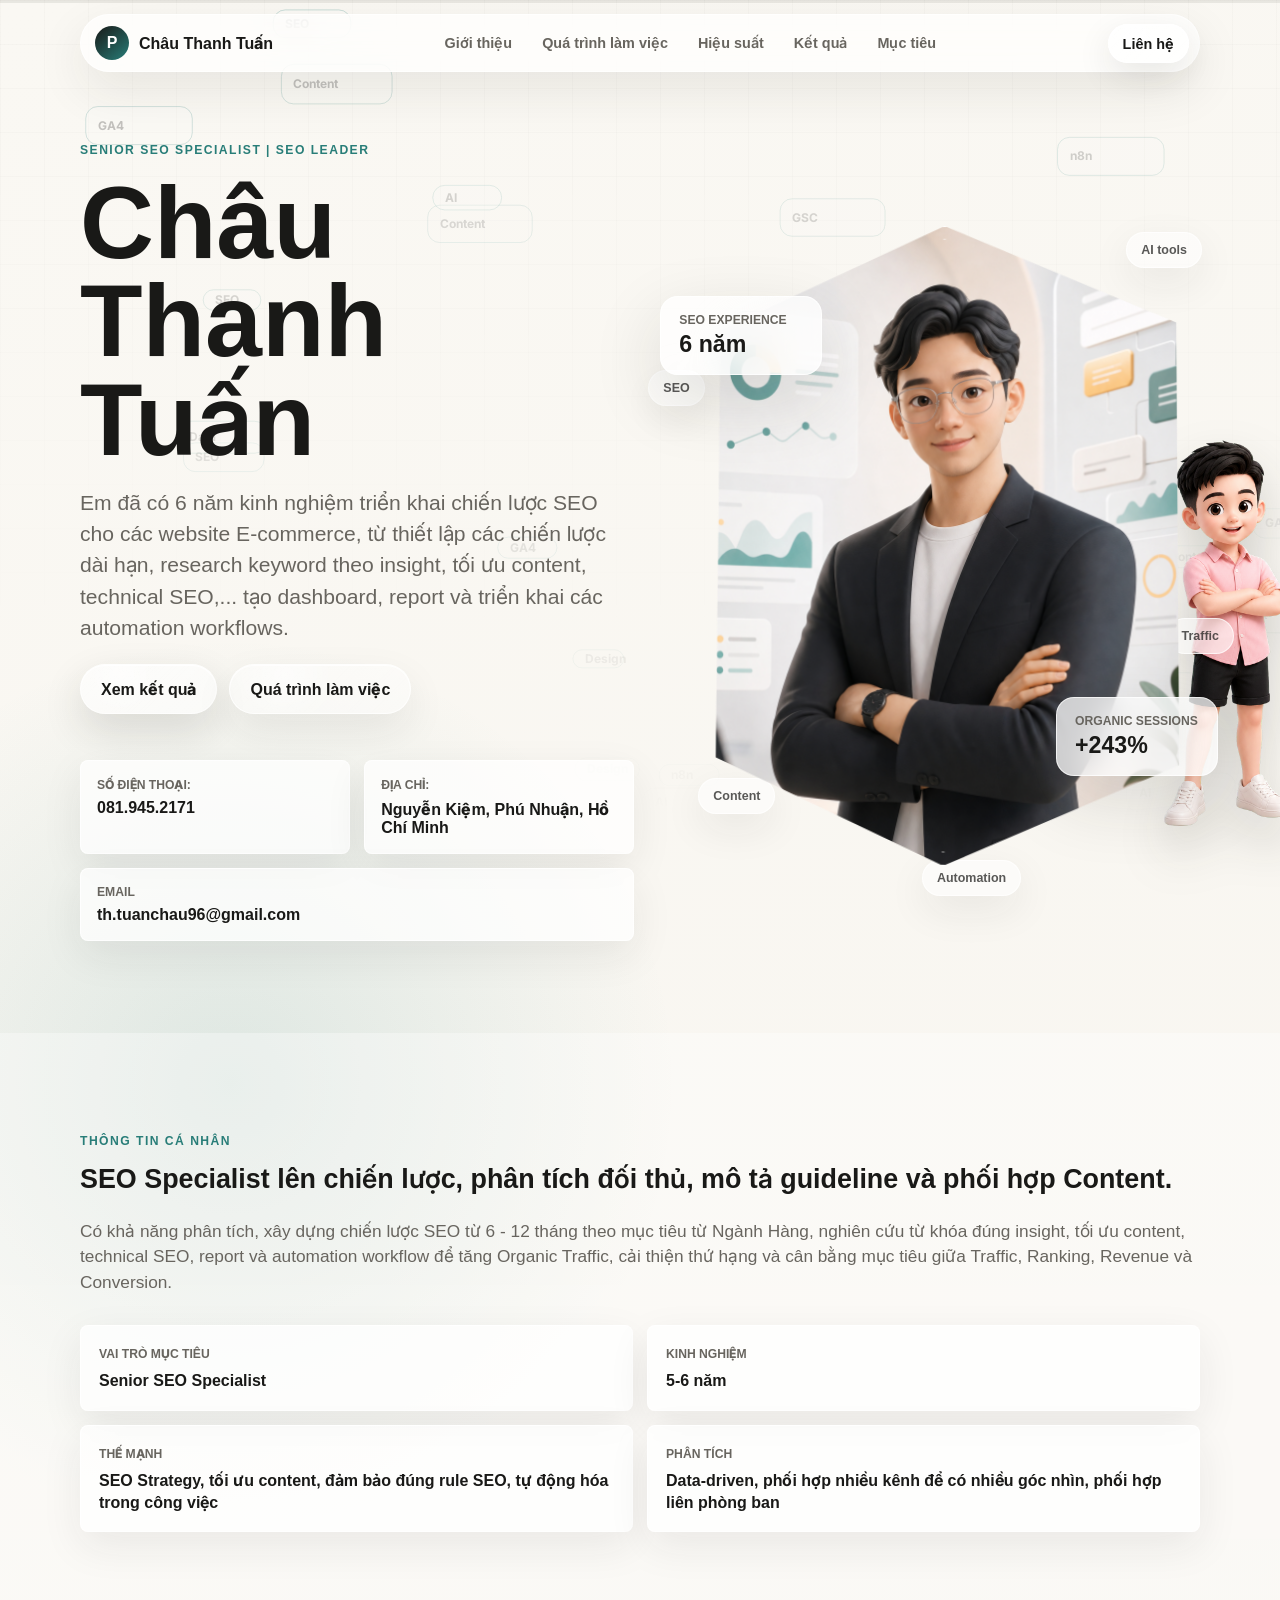
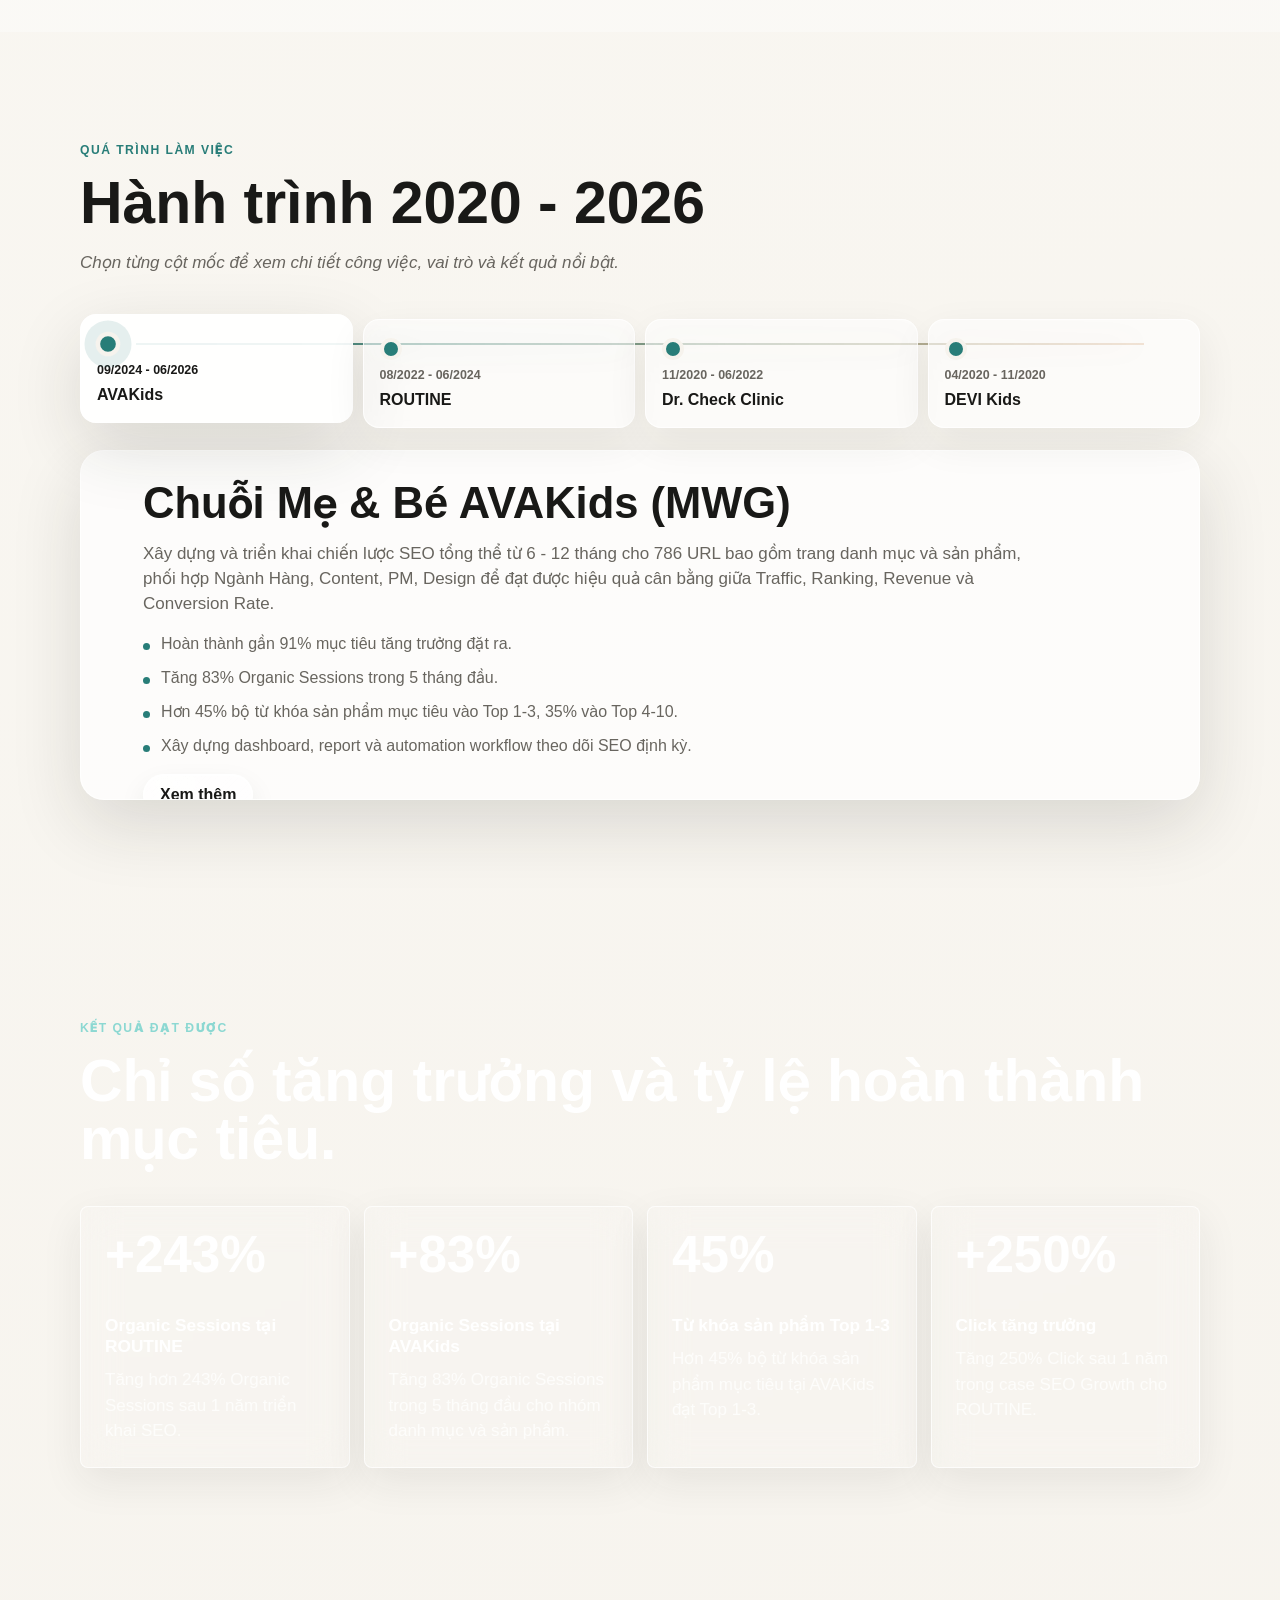
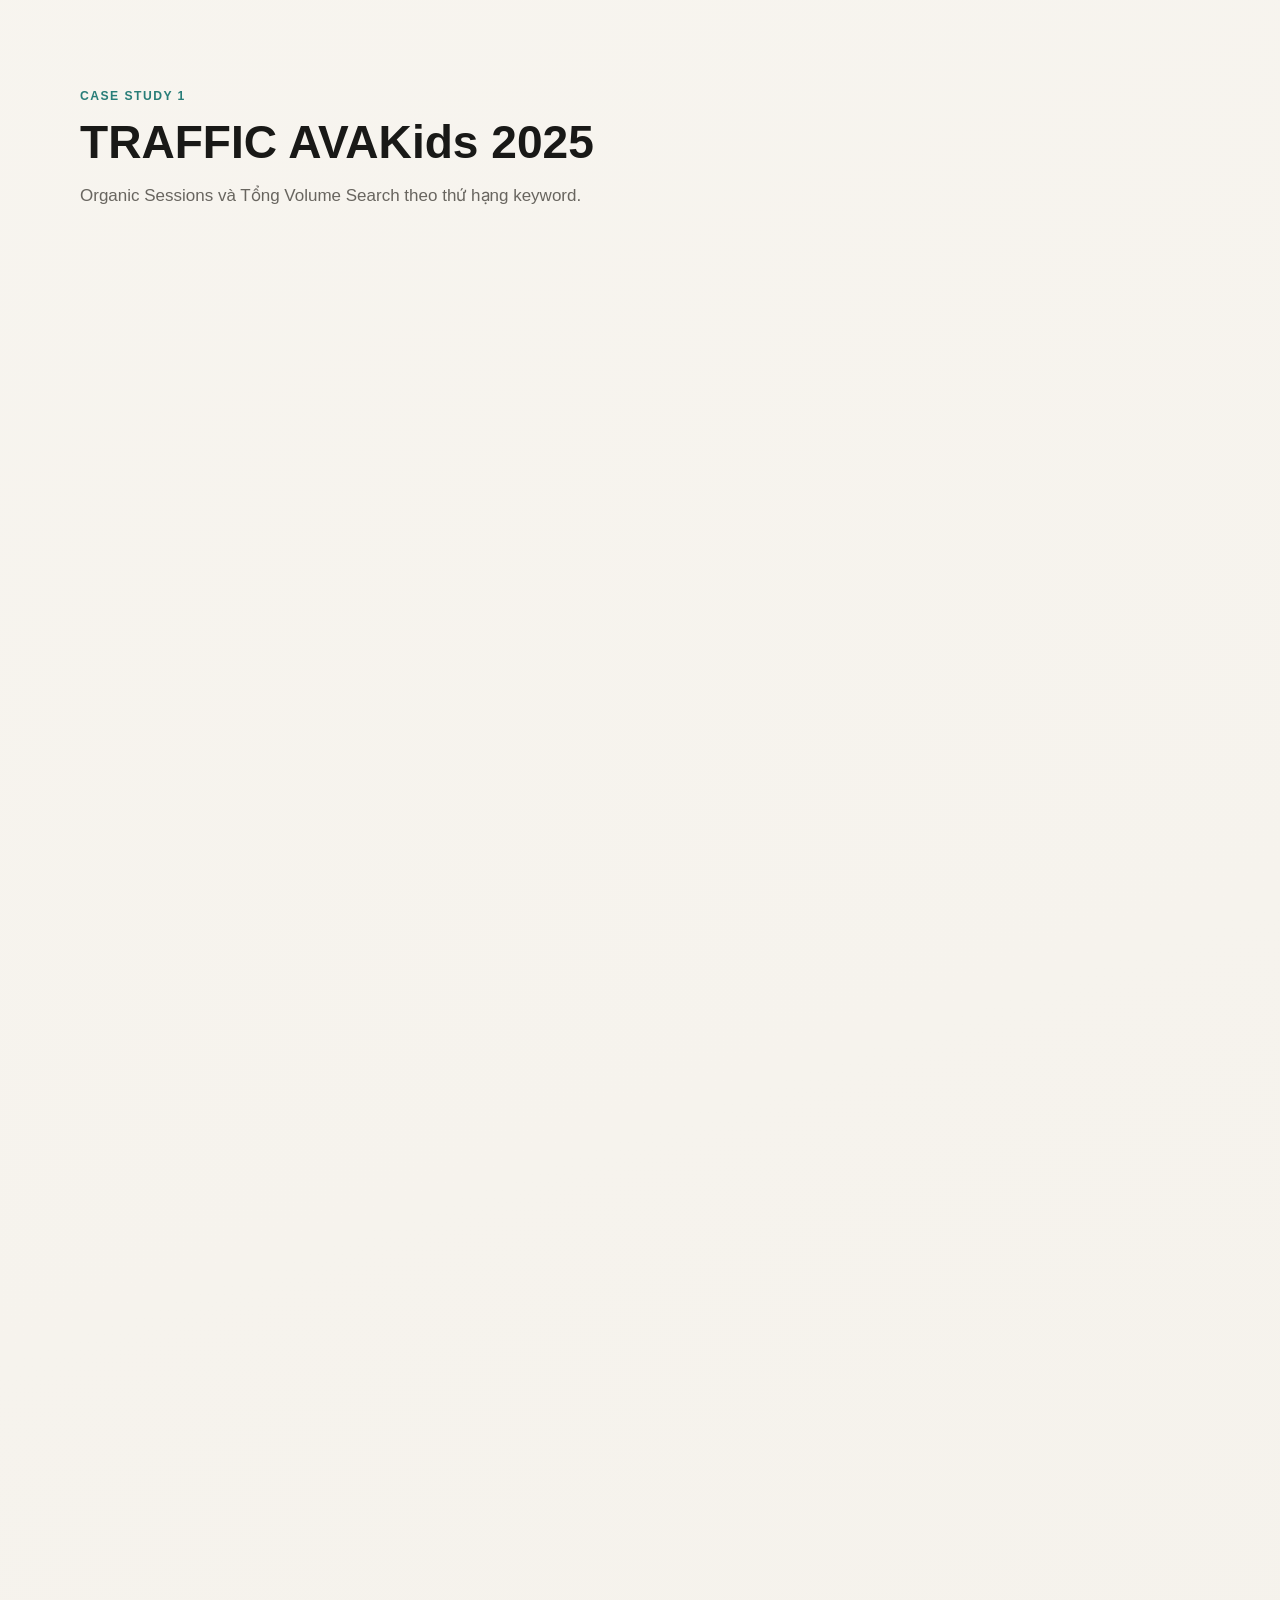
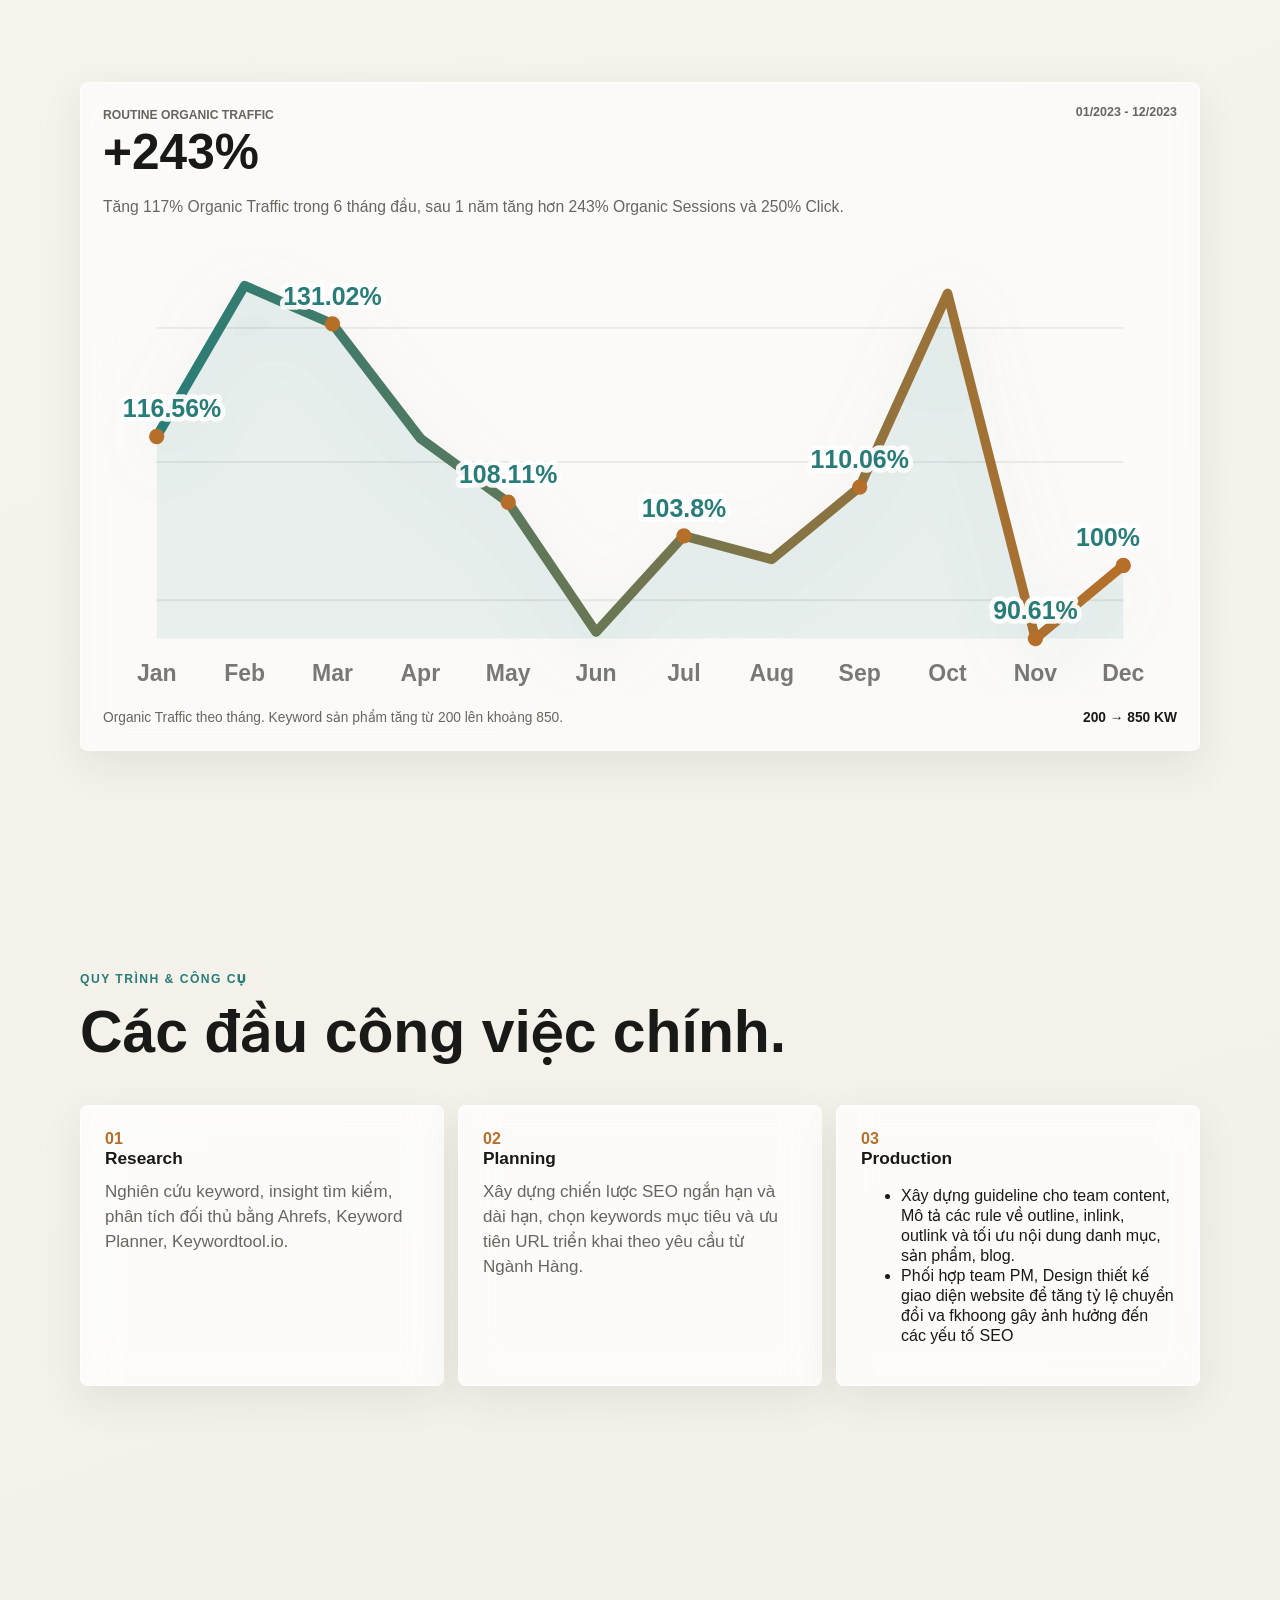
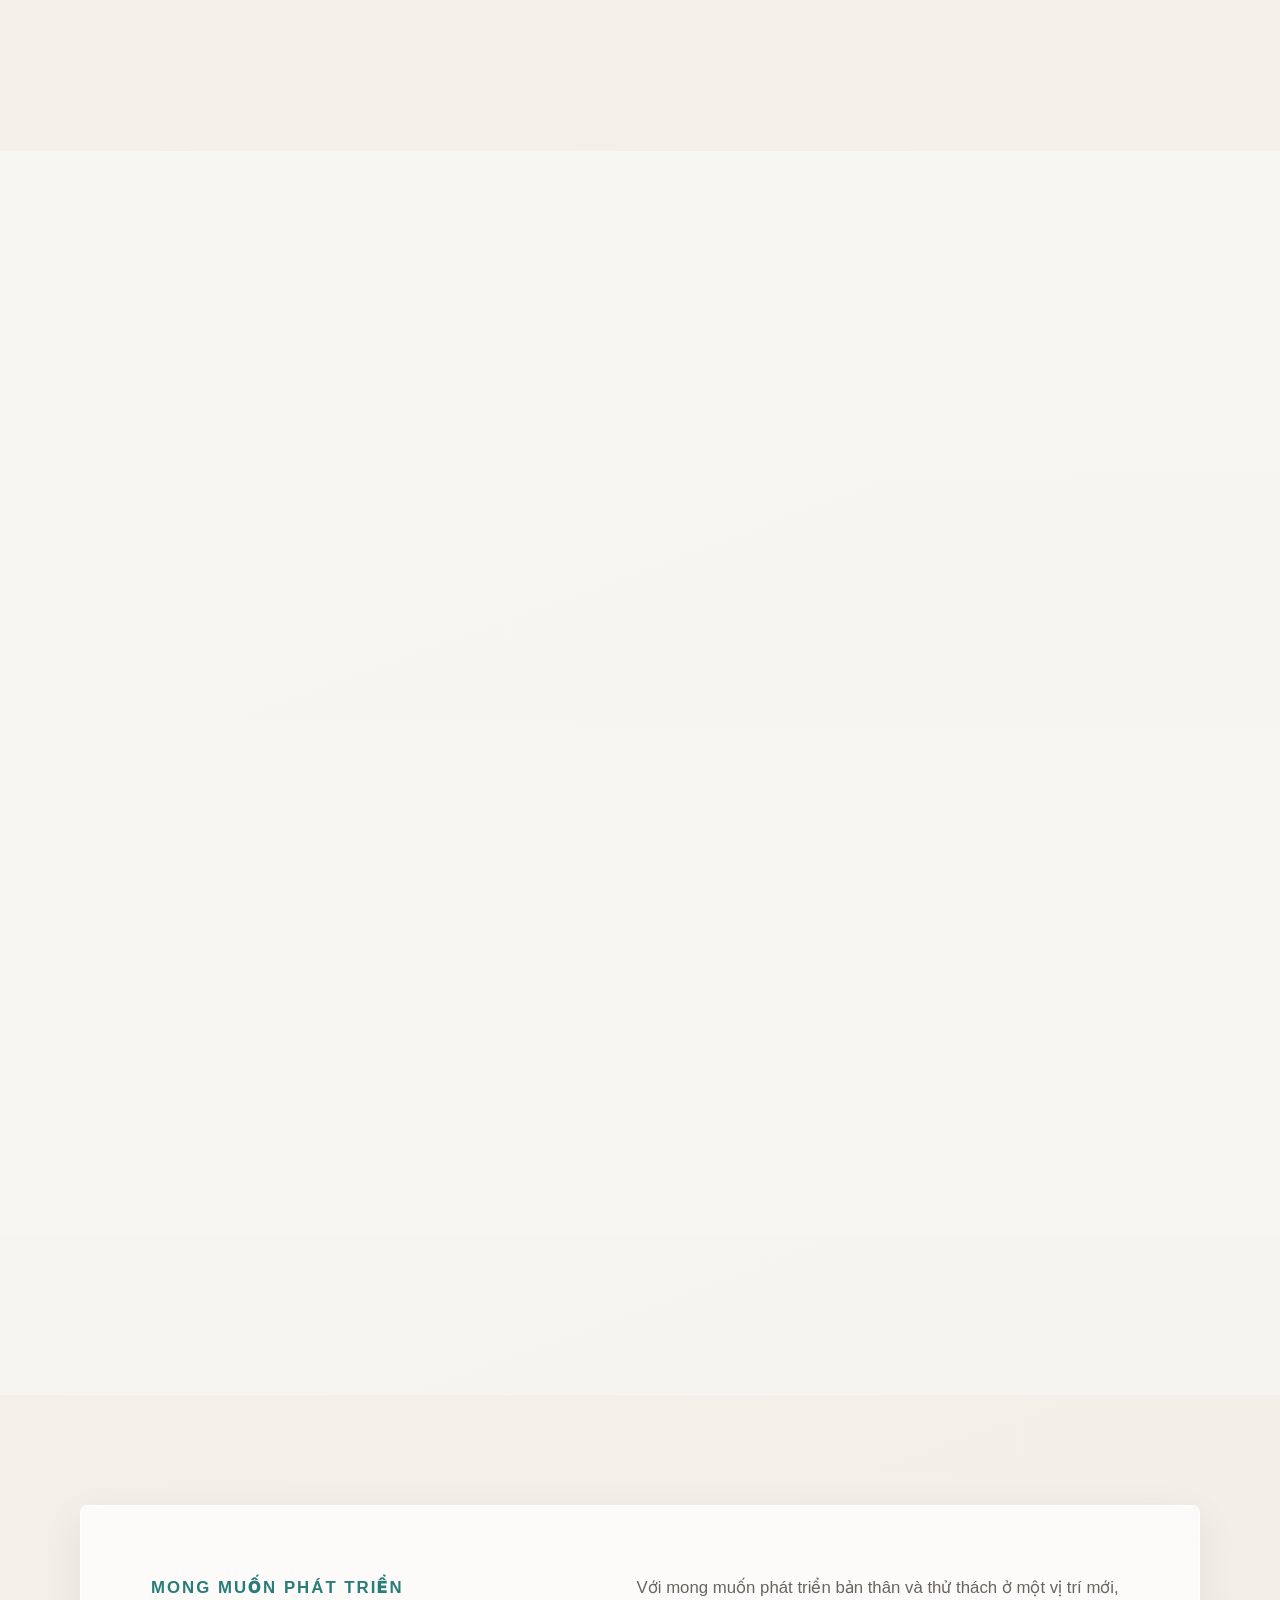
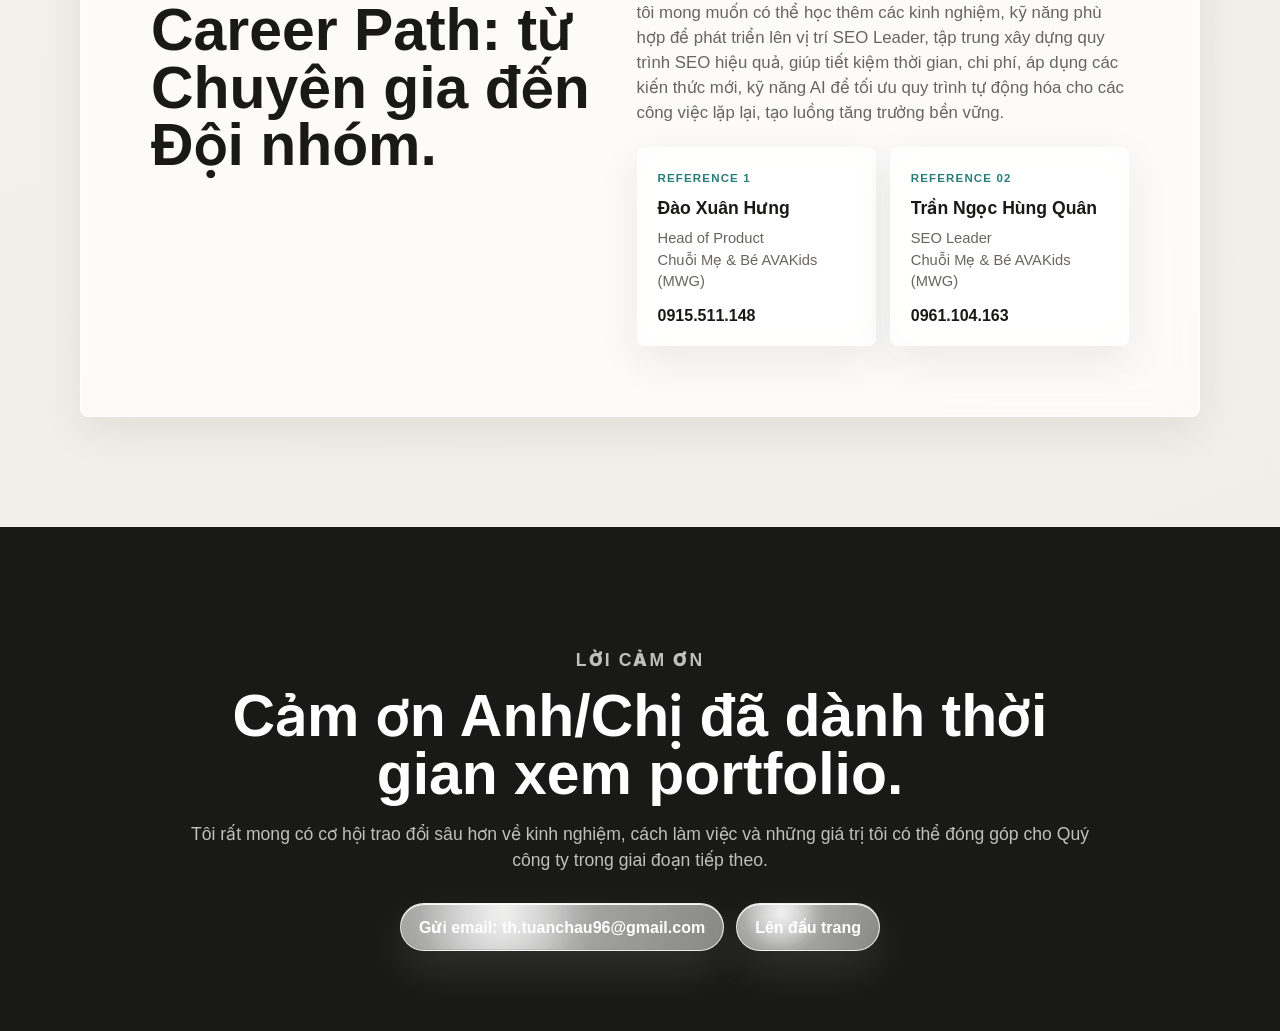
==== commit 1c672cb4: "Update index.html" ====
--- a/index.html
+++ b/index.html
@@ -1,478 +1,499 @@
 <!doctype html>
 <html lang="vi">
-  <head>
-    <meta charset="utf-8" />
-    <meta name="viewport" content="width=device-width, initial-scale=1" />
-    <title>Châu Thanh Tuấn | Senior SEO Specialist & SEO Leader</title>
-    <meta
-      name="description"
-      content="Portfolio của Châu Thanh Tuấn, Senior SEO Specialist định hướng SEO Leader, tập trung SEO strategy, E-commerce growth, reporting và automation workflow."
-    />
-    <link rel="preconnect" href="https://fonts.googleapis.com" />
-    <link rel="preconnect" href="https://fonts.gstatic.com" crossorigin />
-    <link
-      href="https://fonts.googleapis.com/css2?family=Inter:wght@400;500;600;700;800;900&display=swap"
-      rel="stylesheet"
-    />
-    <link rel="stylesheet" href="styles.css?v=20260713-polish-1" />
-  </head>
-  <body>
-    <canvas class="ambient-canvas" id="ambientCanvas" aria-hidden="true"></canvas>
-    <div class="page-progress" aria-hidden="true"><span></span></div>
-
-    <aside class="mascot-guide" aria-label="Mascot Tuấn hướng dẫn nội dung" data-side="right" data-pose="intro">
-      <img id="mascotImage" src="assets/mascot-intro.png" alt="Mascot Tuấn 3D đang giới thiệu bản thân" />
-      <span id="mascotMessage" class="sr-only">Bắt đầu với chân dung tổng quan nhé.</span>
-    </aside>
-
-    <header class="site-header" id="top">
-      <a class="brand" href="#top" aria-label="Về đầu trang">
-        <span class="brand-mark">P</span>
-        <span>Châu Thanh Tuấn</span>
-      </a>
-      <nav class="nav-links" aria-label="Điều hướng chính">
-        <a href="#about">Giới thiệu</a>
-        <a href="#timeline">2020-2026</a>
-        <a href="#impact">KPI</a>
-        <a href="#charts">Report</a>
-        <a href="#workflow">Quy trình</a>
-        <a href="#career">Career path</a>
-      </nav>
-      <a class="header-cta liquid-btn" href="#contact">Liên hệ</a>
-    </header>
-
-    <main>
-      <section class="hero section-shell" aria-labelledby="hero-title" data-guide="Bắt đầu với chân dung tổng quan nhé." data-pose="intro">
-        <div class="hero-copy reveal">
-          <p class="eyebrow">Senior SEO Specialist / SEO Leader</p>
-          <h1 id="hero-title">Châu Thanh Tuấn</h1>
-          <p class="hero-lead">
-            Tôi có 6 năm kinh nghiệm triển khai SEO cho website E-commerce, từ chiến lược dài hạn,
-            keyword insight, content optimization, technical SEO đến dashboard, report và automation workflow.
+
+<head>
+  <meta charset="utf-8" />
+  <meta name="viewport" content="width=device-width, initial-scale=1" />
+  <title>Châu Thanh Tuấn | Senior SEO Specialist & SEO Leader</title>
+  <meta name="description"
+    content="Portfolio của Châu Thanh Tuấn, Senior SEO Specialist định hướng SEO Leader, tập trung SEO strategy, E-commerce growth, reporting và automation workflow." />
+  <link rel="preconnect" href="https://fonts.googleapis.com" />
+  <link rel="preconnect" href="https://fonts.gstatic.com" crossorigin />
+  <link href="https://fonts.googleapis.com/css2?family=Inter:wght@400;500;600;700;800;900&display=swap"
+    rel="stylesheet" />
+  <link rel="stylesheet" href="styles.css?v=20260713-polish-1" />
+</head>
+
+<body>
+  <canvas class="ambient-canvas" id="ambientCanvas" aria-hidden="true"></canvas>
+  <div class="page-progress" aria-hidden="true"><span></span></div>
+
+  <aside class="mascot-guide" aria-label="Mascot Tuấn hướng dẫn nội dung" data-side="right" data-pose="intro">
+    <img id="mascotImage" src="assets/mascot-intro.png" alt="Mascot Tuấn 3D đang giới thiệu bản thân" />
+    <span id="mascotMessage" class="sr-only">Bắt đầu với chân dung tổng quan nhé.</span>
+  </aside>
+
+  <header class="site-header" id="top">
+    <a class="brand" href="#top" aria-label="Về đầu trang">
+      <span class="brand-mark">P</span>
+      <span>Châu Thanh Tuấn</span>
+    </a>
+    <nav class="nav-links" aria-label="Điều hướng chính">
+      <a href="#about">Giới thiệu</a>
+      <a href="#timeline">Quá trình làm việc</a>
+      <a href="#impact">Hiệu suất</a>
+      <a href="#charts">Kết quả</a>
+      <a href="#career">Mục tiêu</a>
+    </nav>
+    <a class="header-cta liquid-btn" href="#contact">Liên hệ</a>
+  </header>
+
+  <main>
+    <section class="hero section-shell" aria-labelledby="hero-title" data-guide="Bắt đầu với chân dung tổng quan nhé."
+      data-pose="intro">
+      <div class="hero-copy reveal">
+        <p class="eyebrow">Senior SEO Specialist | SEO Leader</p>
+        <h1 id="hero-title">Châu Thanh Tuấn</h1>
+        <p class="hero-lead">
+          Em đã có 6 năm kinh nghiệm triển khai chiến lược SEO cho các website E-commerce, từ thiết lập các chiến lược
+          dài hạn, research keyword theo insight, tối ưu content, technical SEO,... tạo dashboard, report và triển khai các
+          automation workflows.
+        </p>
+        <div class="hero-actions">
+          <a class="primary-btn liquid-btn" href="#impact">Xem kết quả</a>
+          <a class="secondary-btn liquid-btn" href="#timeline">Quá trình làm việc</a>
+        </div>
+        <dl class="quick-info" aria-label="Thông tin nhanh">
+          <div class="quick-phone">
+            <dt>Số điện thoại:</dt>
+            <dd>081.945.2171</dd>
+          </div>
+          <div class="quick-location">
+            <dt>Địa chỉ:</dt>
+            <dd>Nguyễn Kiệm, Phú Nhuận, Hồ Chí Minh</dd>
+          </div>
+          <div class="quick-email">
+            <dt>Email</dt>
+            <dd>th.tuanchau96@gmail.com</dd>
+          </div>
+        </dl>
+      </div>
+
+      <div class="hero-visual reveal">
+        <div class="hero-orbit" aria-hidden="true">
+          <span>AI tools</span>
+          <span>SEO</span>
+          <span>Traffic</span>
+          <span>Content</span>
+          <span>Automation</span>
+        </div>
+        <div class="portrait-frame portrait-hex">
+          <img src="assets/hero-portrait-v2.png" alt="Ảnh đại diện portfolio 3D có kính" />
+        </div>
+        <div class="floating-metric metric-one">
+          <span>Organic Sessions</span>
+          <strong data-counter data-prefix="+" data-count="243" data-suffix="%">+0%</strong>
+        </div>
+        <div class="floating-metric metric-two">
+          <span>SEO Experience</span>
+          <strong data-counter data-count="6" data-suffix=" năm">0 năm</strong>
+        </div>
+      </div>
+    </section>
+
+    <section class="intro-band" id="about" data-guide="Đây là phần HR hiểu bạn là ai và mạnh ở đâu." data-pose="about">
+      <div class="section-shell compact-band">
+        <div class="section-heading compact-heading reveal">
+          <p class="eyebrow">Thông tin cá nhân</p>
+          <h2>SEO Specialist lên chiến lược, phân tích đối thủ, mô tả guideline và phối hợp Content.</h2>
+        </div>
+        <div class="intro-copy reveal">
+          <p>
+            Có khả năng phân tích, xây dựng chiến lược SEO từ 6 - 12 tháng theo mục tiêu từ Ngành Hàng, nghiên cứu từ
+            khóa đúng insight,
+            tối ưu content, technical SEO, report và automation workflow để tăng Organic Traffic,
+            cải thiện thứ hạng và cân bằng mục tiêu giữa Traffic, Ranking, Revenue và Conversion.
           </p>
-          <div class="hero-actions">
-            <a class="primary-btn liquid-btn" href="#impact">Xem kết quả</a>
-            <a class="secondary-btn liquid-btn" href="#timeline">Quá trình làm việc</a>
-          </div>
-          <dl class="quick-info" aria-label="Thông tin nhanh">
-            <div class="quick-phone">
-              <dt>SĐT</dt>
-              <dd>081 *** ****</dd>
-            </div>
-            <div class="quick-location">
-              <dt>TP.HCM</dt>
-              <dd>Phú Nhuận</dd>
-            </div>
-            <div class="quick-email">
-              <dt>Email</dt>
-              <dd>th.tuanchau96@********</dd>
-            </div>
-          </dl>
-        </div>
-
-        <div class="hero-visual reveal">
-          <div class="hero-orbit" aria-hidden="true">
-            <span>AI</span>
-            <span>SEO</span>
-            <span>Design</span>
-            <span>Content</span>
-            <span>Automation</span>
-          </div>
-          <div class="portrait-frame portrait-hex">
-            <img src="assets/hero-portrait-v2.png" alt="Ảnh đại diện portfolio 3D có kính" />
-          </div>
-          <div class="floating-metric metric-one">
-            <span>Organic Sessions</span>
-            <strong data-counter data-prefix="+" data-count="243" data-suffix="%">+0%</strong>
-          </div>
-          <div class="floating-metric metric-two">
-            <span>SEO Experience</span>
-            <strong data-counter data-count="6" data-suffix=" năm">0 năm</strong>
-          </div>
-        </div>
-      </section>
-
-      <section class="intro-band" id="about" data-guide="Đây là phần HR hiểu bạn là ai và mạnh ở đâu." data-pose="about">
-        <div class="section-shell compact-band">
-          <div class="section-heading compact-heading reveal">
-            <p class="eyebrow">Thông tin cá nhân</p>
-            <h2>SEO Specialist có tư duy chiến lược, dữ liệu và vận hành.</h2>
-          </div>
-          <div class="intro-copy reveal">
+          <div class="profile-grid">
+            <div>
+              <span>Vai trò mục tiêu</span>
+              <strong>Senior SEO Specialist</strong>
+            </div>
+            <div>
+              <span>Kinh nghiệm</span>
+              <strong>5-6 năm</strong>
+            </div>
+            <div>
+              <span>Thế mạnh</span>
+              <strong>SEO Strategy, tối ưu content, đảm bảo đúng rule SEO, tự động hóa trong công việc</strong>
+            </div>
+            <div>
+              <span>Phân tích</span>
+              <strong>Data-driven, phối hợp nhiều kênh để có nhiều góc nhìn, phối hợp liên phòng ban</strong>
+            </div>
+          </div>
+        </div>
+      </div>
+    </section>
+
+    <section class="section-shell" id="timeline" data-guide="Timeline giúp câu chuyện nghề nghiệp có mạch rõ ràng."
+      data-pose="timeline">
+      <div class="section-heading narrow reveal">
+        <p class="eyebrow">Quá trình làm việc</p>
+        <h2>Hành trình 2020 - 2026</h2>
+        <p><i>Chọn từng cột mốc để xem chi tiết công việc, vai trò và kết quả nổi bật.</i></p>
+      </div>
+      <div class="experience-morph reveal">
+        <div class="experience-track" role="tablist" aria-label="Kinh nghiệm làm việc">
+          <button class="experience-tab is-active" type="button" data-experience="0" role="tab" aria-selected="true">
+            <span>09/2024 - 06/2026</span>
+            <strong>AVAKids</strong>
+          </button>
+          <button class="experience-tab" type="button" data-experience="1" role="tab" aria-selected="false">
+            <span>08/2022 - 06/2024</span>
+            <strong>ROUTINE</strong>
+          </button>
+          <button class="experience-tab" type="button" data-experience="2" role="tab" aria-selected="false">
+            <span>11/2020 - 06/2022</span>
+            <strong>Dr. Check Clinic</strong>
+          </button>
+          <button class="experience-tab" type="button" data-experience="3" role="tab" aria-selected="false">
+            <span>04/2020 - 11/2020</span>
+            <strong>DEVI Kids</strong>
+          </button>
+        </div>
+        <div class="experience-panel">
+          <article class="experience-detail is-active" data-experience-panel="0">
+            <p class="eyebrow">SEO Specialist</p>
+            <h3>Chuỗi Mẹ & Bé AVAKids (MWG)</h3>
             <p>
-              Thế mạnh của tôi là xây dựng chiến lược SEO 6-12 tháng, nghiên cứu từ khóa đúng insight,
-              tối ưu content, technical SEO, report và automation workflow để tăng Organic Traffic,
-              cải thiện thứ hạng và cân bằng mục tiêu traffic, ranking, revenue, conversion.
+              Xây dựng và triển khai chiến lược SEO tổng thể từ 6 - 12 tháng cho 786 URL bao gồm trang danh mục và sản
+              phẩm,
+              phối hợp Ngành Hàng, Content, PM, Design để đạt được hiệu quả cân bằng giữa Traffic, Ranking, Revenue và
+              Conversion Rate.
             </p>
-            <div class="profile-grid">
-              <div>
-                <span>Vai trò mục tiêu</span>
-                <strong>Senior SEO Specialist / SEO Leader</strong>
-              </div>
-              <div>
-                <span>Kinh nghiệm</span>
-                <strong>6 năm</strong>
-              </div>
-              <div>
-                <span>Thế mạnh</span>
-                <strong>SEO Strategy, E-commerce, Automation</strong>
-              </div>
-              <div>
-                <span>Phong cách</span>
-                <strong>Data-driven, phối hợp liên phòng ban</strong>
-              </div>
-            </div>
-          </div>
-        </div>
-      </section>
-
-      <section class="section-shell" id="timeline" data-guide="Timeline giúp câu chuyện nghề nghiệp có mạch rõ ràng." data-pose="timeline">
-        <div class="section-heading narrow reveal">
-          <p class="eyebrow">Quá trình làm việc</p>
-          <h2>Hành trình 2020 - 2026</h2>
-          <p>Chọn từng mốc để xem phần nội dung bung ra theo từng vai trò và kết quả nổi bật.</p>
-        </div>
-        <div class="experience-morph reveal">
-          <div class="experience-track" role="tablist" aria-label="Kinh nghiệm làm việc">
-            <button class="experience-tab is-active" type="button" data-experience="0" role="tab" aria-selected="true">
-              <span>09/2024 - 06/2026</span>
-              <strong>AVAKids</strong>
-            </button>
-            <button class="experience-tab" type="button" data-experience="1" role="tab" aria-selected="false">
-              <span>08/2022 - 06/2024</span>
-              <strong>ROUTINE</strong>
-            </button>
-            <button class="experience-tab" type="button" data-experience="2" role="tab" aria-selected="false">
-              <span>11/2020 - 06/2022</span>
-              <strong>Dr. Check Clinic</strong>
-            </button>
-            <button class="experience-tab" type="button" data-experience="3" role="tab" aria-selected="false">
-              <span>04/2020 - 11/2020</span>
-              <strong>DEVI Kids</strong>
-            </button>
-          </div>
-          <div class="experience-panel">
-            <article class="experience-detail is-active" data-experience-panel="0">
-              <p class="eyebrow">SEO Specialist</p>
-              <h3>Chuỗi Mẹ & Bé AVAKids (MWG)</h3>
-              <p>
-                Xây dựng và triển khai chiến lược SEO tổng thể 6-12 tháng cho 786 URL danh mục và sản phẩm,
-                phối hợp ngành hàng, Content, PM, Design để cân bằng traffic, ranking, revenue và conversion.
-              </p>
-              <ul>
-                <li>Hoàn thành gần 91% mục tiêu tăng trưởng đề ra.</li>
-                <li>Tăng 83% Organic Sessions trong 5 tháng đầu.</li>
-                <li>Hơn 45% bộ từ khóa sản phẩm mục tiêu vào Top 1-3, 35% vào Top 4-10.</li>
-                <li>Xây dựng dashboard, report và automation workflow theo dõi SEO định kỳ.</li>
-              </ul>
-              <button class="detail-btn liquid-btn" type="button" data-modal="avakids">Xem thêm</button>
-            </article>
-            <article class="experience-detail" data-experience-panel="1">
-              <p class="eyebrow">SEO Executive</p>
-              <h3>ROUTINE</h3>
-              <p>
-                Triển khai SEO cho website thương hiệu thời trang, mở rộng bộ từ khóa sản phẩm,
-                tối ưu blog, sản phẩm, internal link và phối hợp Design, IT, Developer để cải thiện layout và conversion.
-              </p>
-              <ul>
-                <li>Tăng 117% Organic Traffic trong 6 tháng đầu.</li>
-                <li>Tăng hơn 243% Organic Sessions và 250% Click sau 1 năm.</li>
-                <li>Bộ từ khóa sản phẩm tăng từ 200 lên khoảng 850 keyword.</li>
-                <li>Quản lý content full-time, intern, freelancer và phối hợp Design, IT, Developer.</li>
-              </ul>
-              <button class="detail-btn liquid-btn" type="button" data-modal="routine">Xem thêm</button>
-            </article>
-            <article class="experience-detail" data-experience-panel="2">
-              <p class="eyebrow">SEO Executive</p>
-              <h3>Dr. Check Clinic</h3>
-              <p>
-                Giai đoạn phát triển nền tảng SEO Executive trong lĩnh vực clinic/healthcare. Resume hiện chưa có chi tiết nhiệm vụ và KPI cho giai đoạn này.
-              </p>
-              <ul>
-                <li>Cần bổ sung thêm scope công việc, loại website và kết quả nếu muốn trình bày thành case mạnh.</li>
-              </ul>
-              <button class="detail-btn liquid-btn" type="button" data-modal="drcheck">Xem thêm</button>
-            </article>
-            <article class="experience-detail" data-experience-panel="3">
-              <p class="eyebrow">Digital Marketing</p>
-              <h3>DEVI Kids Import-Export Company</h3>
-              <p>
-                Giai đoạn khởi đầu trong Digital Marketing. Resume hiện chưa mô tả chi tiết kênh phụ trách, KPI hoặc dự án nổi bật.
-              </p>
-              <ul>
-                <li>Cần xác nhận nên giữ ngắn trong timeline hay bổ sung thêm nội dung cụ thể.</li>
-              </ul>
-              <button class="detail-btn liquid-btn" type="button" data-modal="devi">Xem thêm</button>
-            </article>
-          </div>
-        </div>
-      </section>
-
-      <section class="impact-section" id="impact" data-guide="KPI nên nổi bật, dễ scan và có số chạy khi HR kéo tới." data-pose="kpi">
-        <div class="section-shell">
-          <div class="section-heading reveal">
-            <p class="eyebrow">Kết quả công việc</p>
-            <h2>KPI, chỉ số tăng trưởng và tác động đo được.</h2>
-          </div>
-          <div class="impact-grid">
-            <article class="impact-card reveal">
-              <span class="metric" data-counter data-prefix="+" data-count="243" data-suffix="%">+0%</span>
-              <h3>Organic Sessions tại ROUTINE</h3>
-              <p>Tăng hơn 243% Organic Sessions và 250% Click sau 1 năm triển khai SEO.</p>
-            </article>
-            <article class="impact-card reveal">
-              <span class="metric" data-counter data-prefix="+" data-count="83" data-suffix="%">+0%</span>
-              <h3>Organic Sessions tại AVAKids</h3>
-              <p>Tăng 83% Organic Sessions trong 5 tháng đầu cho nhóm danh mục và sản phẩm.</p>
-            </article>
-            <article class="impact-card reveal">
-              <span class="metric" data-counter data-count="45" data-suffix="%">0%</span>
-              <h3>Từ khóa sản phẩm Top 1-3</h3>
-              <p>Hơn 45% bộ từ khóa sản phẩm mục tiêu tại AVAKids đạt Top 1-3.</p>
-            </article>
-            <article class="impact-card reveal">
-              <span class="metric" data-counter data-prefix="+" data-count="250" data-suffix="%">+0%</span>
-              <h3>Click tăng trưởng</h3>
-              <p>Tăng 250% Click sau 1 năm trong case SEO Growth cho ROUTINE.</p>
-            </article>
-          </div>
-        </div>
-      </section>
-
-      <section class="section-shell charts-section" id="charts" data-guide="Các case study này giúp HR nhìn nhanh kết quả thật từ AVAKids và ROUTINE." data-pose="chart">
-        <div class="section-heading case-heading reveal">
-          <p class="eyebrow">Case Study 1</p>
-          <h2>AVAKids SEO Growth</h2>
-          <p>Hai lớp dữ liệu thể hiện hiệu quả tại Chuỗi Mẹ & Bé AVAKids: Organic Sessions và nhóm thứ hạng keyword.</p>
-        </div>
-        <div class="case-study-grid">
-          <article class="chart-card case-study-card case-study-wide reveal">
-            <div class="chart-head">
-              <div>
-                <span>AVAKids Organic Sessions</span>
-                <strong data-counter data-prefix="+" data-count="83" data-suffix="%">+0%</strong>
-              </div>
-              <em>09/2024 - 06/2026</em>
-            </div>
-            <p class="case-study-meta">
-              Mục tiêu tăng trưởng +21% Organic Sessions trung bình/ngày, triển khai cho 786 URL danh mục và sản phẩm, hoàn thành khoảng 91% target.
+            <ul>
+              <li>Hoàn thành gần 91% mục tiêu tăng trưởng đặt ra.</li>
+              <li>Tăng 83% Organic Sessions trong 5 tháng đầu.</li>
+              <li>Hơn 45% bộ từ khóa sản phẩm mục tiêu vào Top 1-3, 35% vào Top 4-10.</li>
+              <li>Xây dựng dashboard, report và automation workflow theo dõi SEO định kỳ.</li>
+            </ul>
+            <button class="detail-btn liquid-btn" type="button" data-modal="avakids">Xem thêm</button>
+          </article>
+          <article class="experience-detail" data-experience-panel="1">
+            <p class="eyebrow">SEO Executive</p>
+            <h3>ROUTINE</h3>
+            <p>
+              Triển khai SEO cho website thương hiệu thời trang, mở rộng bộ từ khóa sản phẩm,
+              tối ưu blog, sản phẩm, internal link và phối hợp Design, IT, Developer để cải thiện layout và conversion.
             </p>
-            <svg
-              class="line-chart"
-              viewBox="0 0 720 260"
-              data-labels="Jan,Feb,Mar,Apr,May,Jun,Jul,Aug,Sep,Oct,Nov,Dec"
-              data-values="100,100,100,99,99,150,120,108,103,110,112,115"
-              data-unit="%"
-            ></svg>
-            <div class="chart-foot">
-              <span>Organic Sessions theo tháng. Có thể sửa số tại <code>data-values</code>.</span>
-              <strong>+83% trong 5 tháng đầu</strong>
-            </div>
-          </article>
-          <article class="chart-card case-study-card case-study-wide reveal">
-            <div class="chart-head">
-              <div>
-                <span>AVAKids Ranking Buckets</span>
-                <strong data-counter data-count="45" data-suffix="%">0%</strong>
-              </div>
-              <em>Top 1-3 keyword group</em>
-            </div>
-            <p class="case-study-meta">
-              Theo dõi search volume theo nhóm thứ hạng để nhìn xu hướng dịch chuyển ranking của nhóm keyword sản phẩm.
+            <ul>
+              <li>Tăng 117% Organic Traffic trong 6 tháng đầu.</li>
+              <li>Tăng hơn 243% Organic Sessions và 250% Click sau 1 năm.</li>
+              <li>Bộ từ khóa sản phẩm tăng từ 200 lên khoảng 850 keyword.</li>
+              <li>Quản lý content full-time, intern, freelancer và phối hợp Design, IT, Developer.</li>
+            </ul>
+            <button class="detail-btn liquid-btn" type="button" data-modal="routine">Xem thêm</button>
+          </article>
+          <article class="experience-detail" data-experience-panel="2">
+            <p class="eyebrow">SEO Executive</p>
+            <h3>Dr. Check Clinic</h3>
+            <ul>
+              <li>Xây dựng outline, phân tích nội dung, viết bài chuẩn SEO và triển khai entity cho website.</li>
+              <li>Nghiên cứu, lập danh sách từ khóa bằng Ahrefs, Keywordtool.io và Google Keyword Planner.</li>
+              <li>Xây dựng backlink và hệ thống site vệ tinh như Blogger, Webflow.</li>
+              <li>Lên kế hoạch nội dung, visual, timeline và quản trị các kênh social như Facebook, Google Business.
+              </li>
+              <li>Phân tích và lập báo cáo hiệu suất SEO hằng tháng bằng Google Analytics, Google Search Console và
+                Ahrefs.</li>
+            </ul>
+          </article>
+          <article class="experience-detail" data-experience-panel="3">
+            <p class="eyebrow">Digital Marketing</p>
+            <h3>DEVI Kids Import-Export Company</h3>
+            <p>
+              Giai đoạn khởi đầu trong Digital Marketing. Resume hiện chưa mô tả chi tiết kênh phụ trách, KPI hoặc dự án
+              nổi bật.
             </p>
-            <svg
-              class="multi-line-chart"
-              viewBox="0 0 760 320"
-              data-labels="6/1,7/2,7/9,7/16,8/6,8/27,9/3,9/10,9/17,10/8,10/22,10/29,11/5,11/12,11/19,11/25,12/2,12/9,12/16,12/29,12/31"
-              data-series="#1:38525,27470,34770,37750,48925,42390,41420,39700,38900,20155,27125,29295,28685,30670,34385,30000,38010,40825,36050,29615,26665;#2:22865,34400,33410,37355,40580,37045,35100,26325,28825,28305,20010,22745,22140,24125,25860,23040,15510,19880,21380,25050,33720;#3:51350,48120,46010,42335,31865,53455,49680,59960,57640,46070,39135,39410,37095,22365,34250,50360,30185,25215,23510,23465,19215;#4-6:36275,57295,43960,35055,43715,50590,65045,62810,63895,30365,38715,38885,28045,40940,48035,23595,36420,45715,49525,48875,48895;#7-10:28880,11885,20915,27110,16355,12590,8155,10610,9910,13295,26880,18040,20285,17635,17245,13450,19495,12170,11285,9860,12275;#11-20:5565,4720,4850,4445,7070,6135,3490,2720,7210,15280,6275,9205,14345,9800,14495,6280,15470,8780,14185,8695,11355"
-            ></svg>
-            <div class="chart-foot">
-              <span>Search volume theo bucket ranking. Có thể sửa từng series tại <code>data-series</code>.</span>
-              <strong>45% Top 1-3</strong>
-            </div>
-          </article>
-        </div>
-        <div class="section-heading case-heading case-heading-routine reveal">
-          <p class="eyebrow">Case Study 2</p>
-          <h2>ROUTINE SEO Growth</h2>
-          <p>Biểu đồ Organic Traffic full-width cho case thời trang ROUTINE, tập trung traffic, click và mở rộng keyword sản phẩm.</p>
-        </div>
-        <div class="case-study-grid">
-          <article class="chart-card case-study-card case-study-wide reveal">
-            <div class="chart-head">
-              <div>
-                <span>ROUTINE Organic Traffic</span>
-                <strong data-counter data-prefix="+" data-count="243" data-suffix="%">+0%</strong>
-              </div>
-              <em>08/2022 - 06/2024</em>
-            </div>
-            <p class="case-study-meta">
-              Tăng 117% Organic Traffic trong 6 tháng đầu, sau 1 năm tăng hơn 243% Organic Sessions và 250% Click.
+            <ul>
+              <li>Lập kế hoạch triển khai Facebook Ads và Google Ads.
+              <li>Nghiên cứu, xây dựng danh sách từ khóa bằng Google Keyword Planner và Keywordtool.io.</li>
+              <li>Chụp ảnh, chỉnh sửa hình ảnh sản phẩm phục vụ nội dung marketing.</li>
+              <li>Lên kế hoạch content, visual và quản trị nội dung trên Facebook.</li>
+              <li>Phân tích hiệu quả và lập báo cáo marketing hằng tháng.</li>
+            </ul>
+          </article>
+        </div>
+      </div>
+    </section>
+
+    <section class="impact-section" id="impact" data-guide="KPI nên nổi bật, dễ scan và có số chạy khi HR kéo tới."
+      data-pose="kpi">
+      <div class="section-shell">
+        <div class="section-heading reveal">
+          <p class="eyebrow">Kết quả đạt được</p>
+          <h2>Chỉ số tăng trưởng và tỷ lệ hoàn thành mục tiêu.</h2>
+        </div>
+        <div class="impact-grid">
+          <article class="impact-card reveal">
+            <span class="metric" data-counter data-prefix="+" data-count="243" data-suffix="%">+0%</span>
+            <h3>Organic Sessions tại ROUTINE</h3>
+            <p>Tăng hơn 243% Organic Sessions sau 1 năm triển khai SEO.</p>
+          </article>
+          <article class="impact-card reveal">
+            <span class="metric" data-counter data-prefix="+" data-count="83" data-suffix="%">+0%</span>
+            <h3>Organic Sessions tại AVAKids</h3>
+            <p>Tăng 83% Organic Sessions trong 5 tháng đầu cho nhóm danh mục và sản phẩm.</p>
+          </article>
+          <article class="impact-card reveal">
+            <span class="metric" data-counter data-count="45" data-suffix="%">0%</span>
+            <h3>Từ khóa sản phẩm Top 1-3</h3>
+            <p>Hơn 45% bộ từ khóa sản phẩm mục tiêu tại AVAKids đạt Top 1-3.</p>
+          </article>
+          <article class="impact-card reveal">
+            <span class="metric" data-counter data-prefix="+" data-count="250" data-suffix="%">+0%</span>
+            <h3>Click tăng trưởng</h3>
+            <p>Tăng 250% Click sau 1 năm trong case SEO Growth cho ROUTINE.</p>
+          </article>
+        </div>
+      </div>
+    </section>
+
+    <section class="section-shell charts-section" id="charts"
+      data-guide="Các case study này giúp HR nhìn nhanh kết quả thật từ AVAKids và ROUTINE." data-pose="chart">
+      <div class="section-heading case-heading reveal">
+        <p class="eyebrow">Case Study 1</p>
+        <h2>TRAFFIC AVAKids 2025</h2>
+        <p>Organic Sessions và Tổng Volume Search theo thứ hạng keyword.</p>
+      </div>
+      <div class="case-study-grid">
+        <article class="chart-card case-study-card case-study-wide reveal">
+          <div class="chart-head">
+            <div>
+              <span>AVAKids Organic Sessions</span>
+              <strong data-counter data-prefix="+" data-count="83" data-suffix="%">+0%</strong>
+            </div>
+            <em>01/2025 - 12/2025</em>
+          </div>
+          <p class="case-study-meta">
+            Mục tiêu tăng trưởng +21% Organic Sessions trung bình/ngày, triển khai cho 786 URL danh mục và sản phẩm,
+            hoàn thành khoảng 91% target.
+          </p>
+          <svg class="line-chart" viewBox="0 0 720 260" data-labels="Jan,Feb,Mar,Apr,May,Jun,Jul,Aug,Sep,Oct,Nov,Dec"
+            data-values="100,100,100,99,99,150,120,108,103,110,112,115" data-unit="%"></svg>
+          <div class="chart-foot">
+            <span>Organic Sessions theo tháng.</span>
+            <strong>+83% trong 5 tháng đầu</strong>
+          </div>
+        </article>
+        <article class="chart-card case-study-card case-study-wide reveal">
+          <div class="chart-head">
+            <div>
+              <span>AVAKids Volume Search by Ranking</span>
+              <strong data-counter data-count="45" data-suffix="%">0%</strong>
+            </div>
+            <em>Top 1-3 keyword group</em>
+          </div>
+          <p class="case-study-meta">
+            Tổng Volumn Search theo nhóm thứ hạng nhóm keyword mục tiêu.
+          </p>
+          <svg class="multi-line-chart" viewBox="0 0 760 320"
+            data-labels="1/6,2/7,9/7,16/7,6/8,27/8,3/9,10/9,17/9,8/10,22/10,29/10,5/11,12/11,19/11,25/11,2/12,9/12,16/12,29/12,31/12"
+            data-series="#1:38525,27470,34770,37750,48925,42390,41420,39700,38900,20155,27125,29295,28685,30670,34385,30000,38010,40825,36050,29615,26665;#2:22865,34400,33410,37355,40580,37045,35100,26325,28825,28305,20010,22745,22140,24125,25860,23040,15510,19880,21380,25050,33720;#3:51350,48120,46010,42335,31865,53455,49680,59960,57640,46070,39135,39410,37095,22365,34250,50360,30185,25215,23510,23465,19215;#4-6:36275,57295,43960,35055,43715,50590,65045,62810,63895,30365,38715,38885,28045,40940,48035,23595,36420,45715,49525,48875,48895;#7-10:28880,11885,20915,27110,16355,12590,8155,10610,9910,13295,26880,18040,20285,17635,17245,13450,19495,12170,11285,9860,12275;#11-20:5565,4720,4850,4445,7070,6135,3490,2720,7210,15280,6275,9205,14345,9800,14495,6280,15470,8780,14185,8695,11355"></svg>
+          <div class="chart-foot">
+            <strong>45% Top 1-3</strong>
+          </div>
+        </article>
+      </div>
+      <div class="section-heading case-heading case-heading-routine reveal">
+        <p class="eyebrow">Case Study 2</p>
+        <h2>TRAFFIC ROUTINE</h2>
+      </div>
+      <div class="case-study-grid">
+        <article class="chart-card case-study-card case-study-wide reveal">
+          <div class="chart-head">
+            <div>
+              <span>ROUTINE Organic Traffic</span>
+              <strong data-counter data-prefix="+" data-count="243" data-suffix="%">+0%</strong>
+            </div>
+            <em>01/2023 - 12/2023</em>
+          </div>
+          <p class="case-study-meta">
+            Tăng 117% Organic Traffic trong 6 tháng đầu, sau 1 năm tăng hơn 243% Organic Sessions và 250% Click.
+          </p>
+          <svg class="line-chart" viewBox="0 0 560 240" data-labels="Jan,Feb,Mar,Apr,May,Jun,Jul,Aug,Sep,Oct,Nov,Dec"
+            data-values="116.56,135.92,131.02,116.33,108.11,91.44,103.80,100.78,110.06,134.93,90.61,100"
+            data-unit="%"></svg>
+          <div class="chart-foot">
+            <span>Organic Traffic theo tháng. Keyword sản phẩm tăng từ 200 lên khoảng 850.</span>
+            <strong>200 → 850 KW</strong>
+          </div>
+        </article>
+      </div>
+    </section>
+
+    <section class="section-shell" id="workflow"
+      data-guide="Quy trình cho thấy bạn không chỉ có kết quả, mà có cách tạo kết quả." data-pose="timeline">
+      <div class="section-heading narrow reveal">
+        <p class="eyebrow">Quy trình & công cụ</p>
+        <h2>Các đầu công việc chính.</h2>
+      </div>
+      <div class="workflow-grid">
+        <article class="workflow-step reveal">
+          <span>01</span>
+          <h3>Research</h3>
+          <p>Nghiên cứu keyword, insight tìm kiếm, phân tích đối thủ bằng Ahrefs, Keyword Planner, Keywordtool.io.</p>
+        </article>
+        <article class="workflow-step reveal">
+          <span>02</span>
+          <h3>Planning</h3>
+          <p>Xây dựng chiến lược SEO ngắn hạn và dài hạn, chọn keywords mục tiêu và ưu tiên URL triển khai theo yêu cầu
+            từ Ngành Hàng.</p>
+        </article>
+        <article class="workflow-step reveal">
+          <span>03</span>
+          <h3>Production</h3>
+          <ul>
+            <li>Xây dựng guideline cho team content, Mô tả các rule về outline, inlink, outlink và tối ưu nội dung danh
+              mục, sản phẩm, blog.</li>
+            <li>Phối hợp team PM, Design thiết kế giao diện website để tăng tỷ lệ chuyển đổi va fkhoong gây ảnh hưởng
+              đến các yếu tố SEO</li>
+          </ul>
+        </article>
+        <article class="workflow-step reveal">
+          <span>04</span>
+          <h3>Technical</h3>
+          <ul>
+            <li>Audit website định kỳ bằng Ahrefs, Screaming Frog, GSC, GA4 để phát hiện và fix lỗi technical.</li>
+            <li>Mô tả các rule về schema, trạng thái kinh doanh sản phẩm, điều kiện gắn động đáp ứng khả năng index,...
+            </li>
+          </ul>
+        </article>
+        <article class="workflow-step reveal">
+          <span>05</span>
+          <h3>Reporting</h3>
+          <p>Xây dựng dashboard bằng Looker Studio, GA4, GSC và Google Sheets để theo dõi sức khỏe website, các chỉ số
+            quan trọng để kịp thời điều chỉnh.</p>
+        </article>
+        <article class="workflow-step reveal">
+          <span>06</span>
+          <h3>Automation</h3>
+          <p>Kết hợp App Scripts, Codex, n8n và AI tools để tạo workflow đo rank, chọn keywords mục tiêu, viết infobox
+            và tối ưu content.</p>
+        </article>
+      </div>
+    </section>
+
+    <section class="skills-band" id="skills" data-guide="Kỹ năng và công cụ nên được scan nhanh, không cần đọc dài."
+      data-pose="chart">
+      <div class="section-shell split-section">
+        <div class="section-heading reveal">
+          <p class="eyebrow">Skills & Tools</p>
+          <h2>Kỹ năng chuyên môn và các công cụ phục vụ công việc.</h2>
+        </div>
+        <div class="skill-cloud reveal" aria-label="Kỹ năng và công cụ">
+          <span>SEO Strategy</span>
+          <span>SEO On-page</span>
+          <span>SEO Audit</span>
+          <span>Keyword Research</span>
+          <span>Competitor Analysis</span>
+          <span>Search Intent</span>
+          <span>Content Planning</span>
+          <span>Link Building</span>
+          <span>Data Analysis</span>
+          <span>Reporting Dashboard</span>
+          <span>Workflow Automation</span>
+          <span>Team Coordination</span>
+          <span>Google Analytics 4</span>
+          <span>Google Search Console</span>
+          <span>Looker Studio</span>
+          <span>Ahrefs</span>
+          <span>Screaming Frog</span>
+          <span>n8n</span>
+          <span>Codex</span>
+          <span>Antigravity</span>
+          <span>Claude</span>
+        </div>
+      </div>
+    </section>
+
+    <section class="credentials-band" data-guide="Chứng nhận nên đi kèm năng lực áp dụng, không chỉ liệt kê tên."
+      data-pose="about">
+      <div class="section-shell compact-band">
+        <div id="certificates" class="section-heading compact-heading reveal">
+          <p class="eyebrow">Bằng cấp & chứng nhận</p>
+          <h2>Quá trình học tập và các chứng chỉ</h2>
+        </div>
+        <div class="credential-list reveal">
+          <article>
+            <h3>Trường Đại học Công Thương Thành phố Hồ Chí Minh</h3>
+            <p>Chuyên ngành: Chemical Engineer, 2014 - 2017.</p>
+          </article>
+          <article>
+            <h3>The Fundamentals of Digital Marketing</h3>
+            <p>Khóa học online từ Google về nền tảng Digital Marketing, kênh tăng trưởng và tư duy đo lường hiệu quả.
             </p>
-            <svg
-              class="line-chart"
-              viewBox="0 0 560 240"
-              data-labels="Jan,Feb,Mar,Apr,May,Jun,Jul,Aug,Sep,Oct,Nov,Dec"
-              data-values="116.56,135.92,131.02,116.33,108.11,91.44,103.80,100.78,110.06,134.93,66.01,100"
-              data-unit="%"
-            ></svg>
-            <div class="chart-foot">
-              <span>Organic Traffic theo tháng. Keyword sản phẩm tăng từ 200 lên khoảng 850.</span>
-              <strong>200 → 850 KW</strong>
-            </div>
-          </article>
-        </div>
-      </section>
-
-      <section class="section-shell" id="workflow" data-guide="Quy trình cho thấy bạn không chỉ có kết quả, mà có cách tạo kết quả." data-pose="timeline">
-        <div class="section-heading narrow reveal">
-          <p class="eyebrow">Quy trình & công cụ</p>
-          <h2>Cách tôi biến mục tiêu thành hệ thống làm việc.</h2>
-        </div>
-        <div class="workflow-grid">
-          <article class="workflow-step reveal">
-            <span>01</span>
-            <h3>Research</h3>
-            <p>Nghiên cứu keyword, insight tìm kiếm, đối thủ và keyword gap bằng Ahrefs, Keyword Planner, Keywordtool.io.</p>
-          </article>
-          <article class="workflow-step reveal">
-            <span>02</span>
-            <h3>Planning</h3>
-            <p>Xây dựng chiến lược SEO 6-12 tháng, đặt mục tiêu traffic, ranking, revenue và ưu tiên URL triển khai.</p>
-          </article>
-          <article class="workflow-step reveal">
-            <span>03</span>
-            <h3>Production</h3>
-            <p>Xây dựng guideline content, outline, internal link và tối ưu nội dung danh mục, sản phẩm, blog.</p>
-          </article>
-          <article class="workflow-step reveal">
-            <span>04</span>
-            <h3>Technical</h3>
-            <p>Audit website định kỳ bằng Ahrefs, Screaming Frog, GSC, GA4 để phát hiện lỗi technical, ranking và traffic.</p>
-          </article>
-          <article class="workflow-step reveal">
-            <span>05</span>
-            <h3>Reporting</h3>
-            <p>Xây dựng dashboard/report bằng Looker Studio, GA4, GSC và Google Sheets để theo dõi sức khỏe website.</p>
-          </article>
-          <article class="workflow-step reveal">
-            <span>06</span>
-            <h3>Automation</h3>
-            <p>Kết hợp App Script, Codex, n8n và AI tools để tạo workflow đo rank, viết infobox và tối ưu content.</p>
-          </article>
-        </div>
-      </section>
-
-      <section class="skills-band" id="skills" data-guide="Kỹ năng và công cụ nên được scan nhanh, không cần đọc dài." data-pose="chart">
-        <div class="section-shell split-section">
-          <div class="section-heading reveal">
-            <p class="eyebrow">Skills & Tools</p>
-            <h2>Bộ kỹ năng phục vụ SEO growth từ strategy đến automation.</h2>
-          </div>
-          <div class="skill-cloud reveal" aria-label="Kỹ năng và công cụ">
-            <span>SEO Strategy</span>
-            <span>SEO On-page</span>
-            <span>SEO Audit</span>
-            <span>Keyword Research</span>
-            <span>Competitor Analysis</span>
-            <span>Search Intent</span>
-            <span>Content Planning</span>
-            <span>Internal Linking</span>
-            <span>Data Analysis</span>
-            <span>Reporting Dashboard</span>
-            <span>Workflow Automation</span>
-            <span>Team Coordination</span>
-            <span>GA4</span>
-            <span>GSC</span>
-            <span>Looker Studio</span>
-            <span>Ahrefs</span>
-            <span>Screaming Frog</span>
-            <span>n8n</span>
-            <span>Codex</span>
-            <span>ChatGPT</span>
-          </div>
-        </div>
-      </section>
-
-      <section class="credentials-band" data-guide="Chứng nhận nên đi kèm năng lực áp dụng, không chỉ liệt kê tên." data-pose="about">
-        <div class="section-shell compact-band">
-          <div id="certificates" class="section-heading compact-heading reveal">
-            <p class="eyebrow">Bằng cấp & chứng nhận</p>
-            <h2>Nền tảng học tập liên tục.</h2>
-          </div>
-          <div class="credential-list reveal">
+          </article>
+          <article>
+            <h3>AIM Academy & IM Group</h3>
+            <p>Tham gia và hoàn thành các chứng chỉ về Digital Marketing tại AIM Academy và SEO All-in-one tại IM Group.
+            </p>
+          </article>
+        </div>
+      </div>
+    </section>
+
+    <section class="section-shell" id="career" data-guide="Career path giúp HR thấy bạn có định hướng dài hạn."
+      data-pose="chart">
+      <div class="career-panel reveal">
+        <div>
+          <p class="eyebrow">Mong muốn phát triển</p>
+          <h2>Career Path: từ Chuyên gia đến Đội nhóm.</h2>
+        </div>
+        <div class="career-content">
+          <p>
+            Với mong muốn phát triển bản thân và thử thách ở một vị trí mới, tôi mong muốn có thể học thêm các kinh
+            nghiệm, kỹ năng phù hợp để phát triển lên vị trí SEO Leader, tập trung xây dựng quy trình SEO hiệu quả,
+            giúp tiết kiệm thời gian, chi phí, áp dụng các kiến thức mới, kỹ năng AI để tối ưu quy trình tự động hóa cho
+            các công việc lặp lại, tạo luồng tăng trưởng bền vững.
+          </p>
+          <div class="reference-grid" aria-label="References">
             <article>
-              <h3>HCM University of Industry & Trade</h3>
-              <p>Chemical Engineer, 2014 - 2017.</p>
+              <span>Reference 1</span>
+              <h3>Đào Xuân Hưng</h3>
+              <p>Head of Product<br />Chuỗi Mẹ & Bé AVAKids (MWG)</p>
+              <a href="tel:0915511148"><strong>0915.511.148</strong></a>
             </article>
             <article>
-              <h3>The Fundamentals of Digital Marketing</h3>
-              <p>Nền tảng Digital Marketing, kênh tăng trưởng và tư duy đo lường hiệu quả.</p>
+              <span>Reference 02</span>
+              <h3>Trần Ngọc Hùng Quân</h3>
+              <p>SEO Leader<br />Chuỗi Mẹ & Bé AVAKids (MWG)</p>
+              <a href="tel:0961104163"><strong>0961.104.163</strong></a>
             </article>
-            <article>
-              <h3>AIM Academy & IM Group</h3>
-              <p>Digital Marketing tại AIM Academy và SEO All-in-one tại IM Group.</p>
-            </article>
-          </div>
-        </div>
-      </section>
-
-      <section class="section-shell" id="career" data-guide="Career path giúp HR thấy bạn có định hướng dài hạn." data-pose="chart">
-        <div class="career-panel reveal">
-          <div>
-            <p class="eyebrow">Mong muốn phát triển</p>
-            <h2>Career path: từ chuyên môn sâu đến dẫn dắt đội nhóm.</h2>
-          </div>
-          <div class="career-content">
-            <p>
-              Tôi định hướng phát triển lên SEO Leader, tập trung xây dựng quy trình SEO hiệu quả,
-              quản lý team, chuẩn hóa dashboard/reporting và tạo tăng trưởng bền vững cho các website E-commerce.
-            </p>
-            <div class="reference-grid" aria-label="References">
-              <article>
-                <span>Reference 01</span>
-                <h3>Đào Xuân Hưng</h3>
-                <p>Head of Product<br />Chuỗi Mẹ & Bé AVAKids (MWG)</p>
-                <strong>0915.511.148</strong>
-              </article>
-              <article>
-                <span>Reference 02</span>
-                <h3>Trần Ngọc Hùng Quân</h3>
-                <p>SEO Leader<br />Chuỗi Mẹ & Bé AVAKids (MWG)</p>
-                <strong>0961.104.163</strong>
-              </article>
-            </div>
-          </div>
-        </div>
-      </section>
-
-      <section class="closing-section" id="contact" data-guide="Kết lại bằng lời mời trao đổi rõ ràng và dễ liên hệ." data-pose="thanks">
-        <div class="section-shell closing-inner reveal">
-          <p class="eyebrow">Kết & cảm ơn</p>
-          <h2>Cảm ơn anh/chị đã dành thời gian xem portfolio.</h2>
-          <p>
-            Tôi rất mong có cơ hội trao đổi sâu hơn về kinh nghiệm, cách làm việc và những giá trị tôi có thể
-            đóng góp cho đội ngũ trong giai đoạn tiếp theo.
-          </p>
-          <div class="contact-row">
-            <a class="liquid-btn email-action" href="#" data-email-user="th.tuanchau96" data-email-domain="gmail" data-email-tld="com">Gửi email: th.tuanchau96@********</a>
-            <a class="liquid-btn" href="#top">Lên đầu trang</a>
-          </div>
-          <p class="reference-note">*xem chi tiết trong CV*</p>
-        </div>
-      </section>
-    </main>
-
-    <div class="experience-modal" id="experienceModal" aria-hidden="true">
-      <div class="modal-backdrop" data-modal-close></div>
-      <section class="modal-panel" role="dialog" aria-modal="true" aria-labelledby="modalTitle">
-        <button class="modal-close liquid-btn" type="button" aria-label="Đóng" data-modal-close>×</button>
-        <p class="eyebrow" id="modalEyebrow">Work Experience</p>
-        <h2 id="modalTitle">Chi tiết kinh nghiệm</h2>
-        <div class="modal-body" id="modalBody"></div>
-      </section>
-    </div>
-
-    <script src="script.js?v=20260713-polish-1"></script>
-  </body>
+          </div>
+        </div>
+      </div>
+    </section>
+
+    <section class="closing-section" id="contact" data-guide="Kết lại bằng lời mời trao đổi rõ ràng và dễ liên hệ."
+      data-pose="thanks">
+      <div class="section-shell closing-inner reveal">
+        <p class="eyebrow">Lời cảm ơn</p>
+        <h2>Cảm ơn Anh/Chị đã dành thời gian xem portfolio.</h2>
+        <p>
+          Tôi rất mong có cơ hội trao đổi sâu hơn về kinh nghiệm, cách làm việc và những giá trị tôi có thể
+          đóng góp cho Quý công ty trong giai đoạn tiếp theo.
+        </p>
+        <div class="contact-row">
+          <a class="liquid-btn email-action" href="#" data-email-user="th.tuanchau96" data-email-domain="gmail"
+            data-email-tld="com">Gửi email: th.tuanchau96@gmail.com</a>
+          <a class="liquid-btn" href="#top">Lên đầu trang</a>
+        </div>
+      </div>
+    </section>
+  </main>
+
+  <div class="experience-modal" id="experienceModal" aria-hidden="true">
+    <div class="modal-backdrop" data-modal-close></div>
+    <section class="modal-panel" role="dialog" aria-modal="true" aria-labelledby="modalTitle">
+      <button class="modal-close liquid-btn" type="button" aria-label="Đóng" data-modal-close>×</button>
+      <p class="eyebrow" id="modalEyebrow">Work Experience</p>
+      <h2 id="modalTitle">Chi tiết kinh nghiệm</h2>
+      <div class="modal-body" id="modalBody"></div>
+    </section>
+  </div>
+
+  <script src="script.js?v=20260713-polish-1"></script>
+</body>
+
 </html>
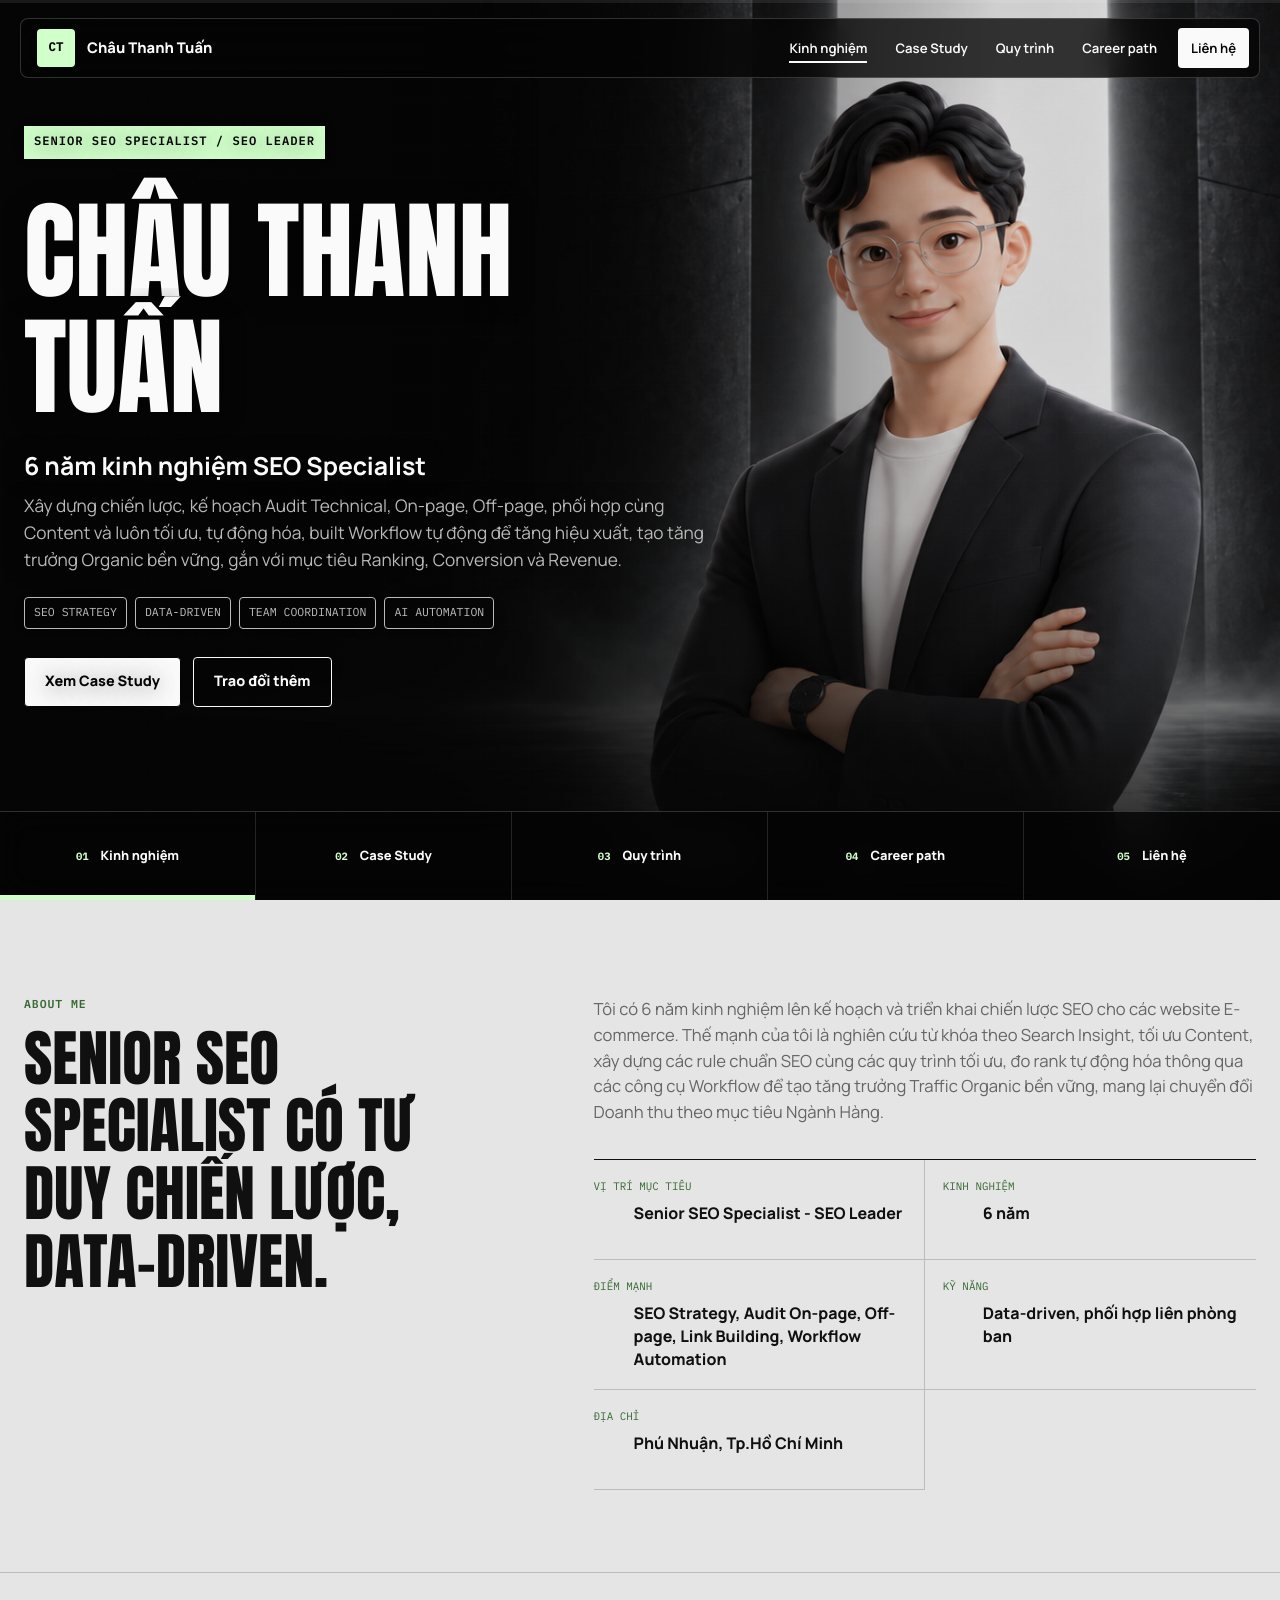
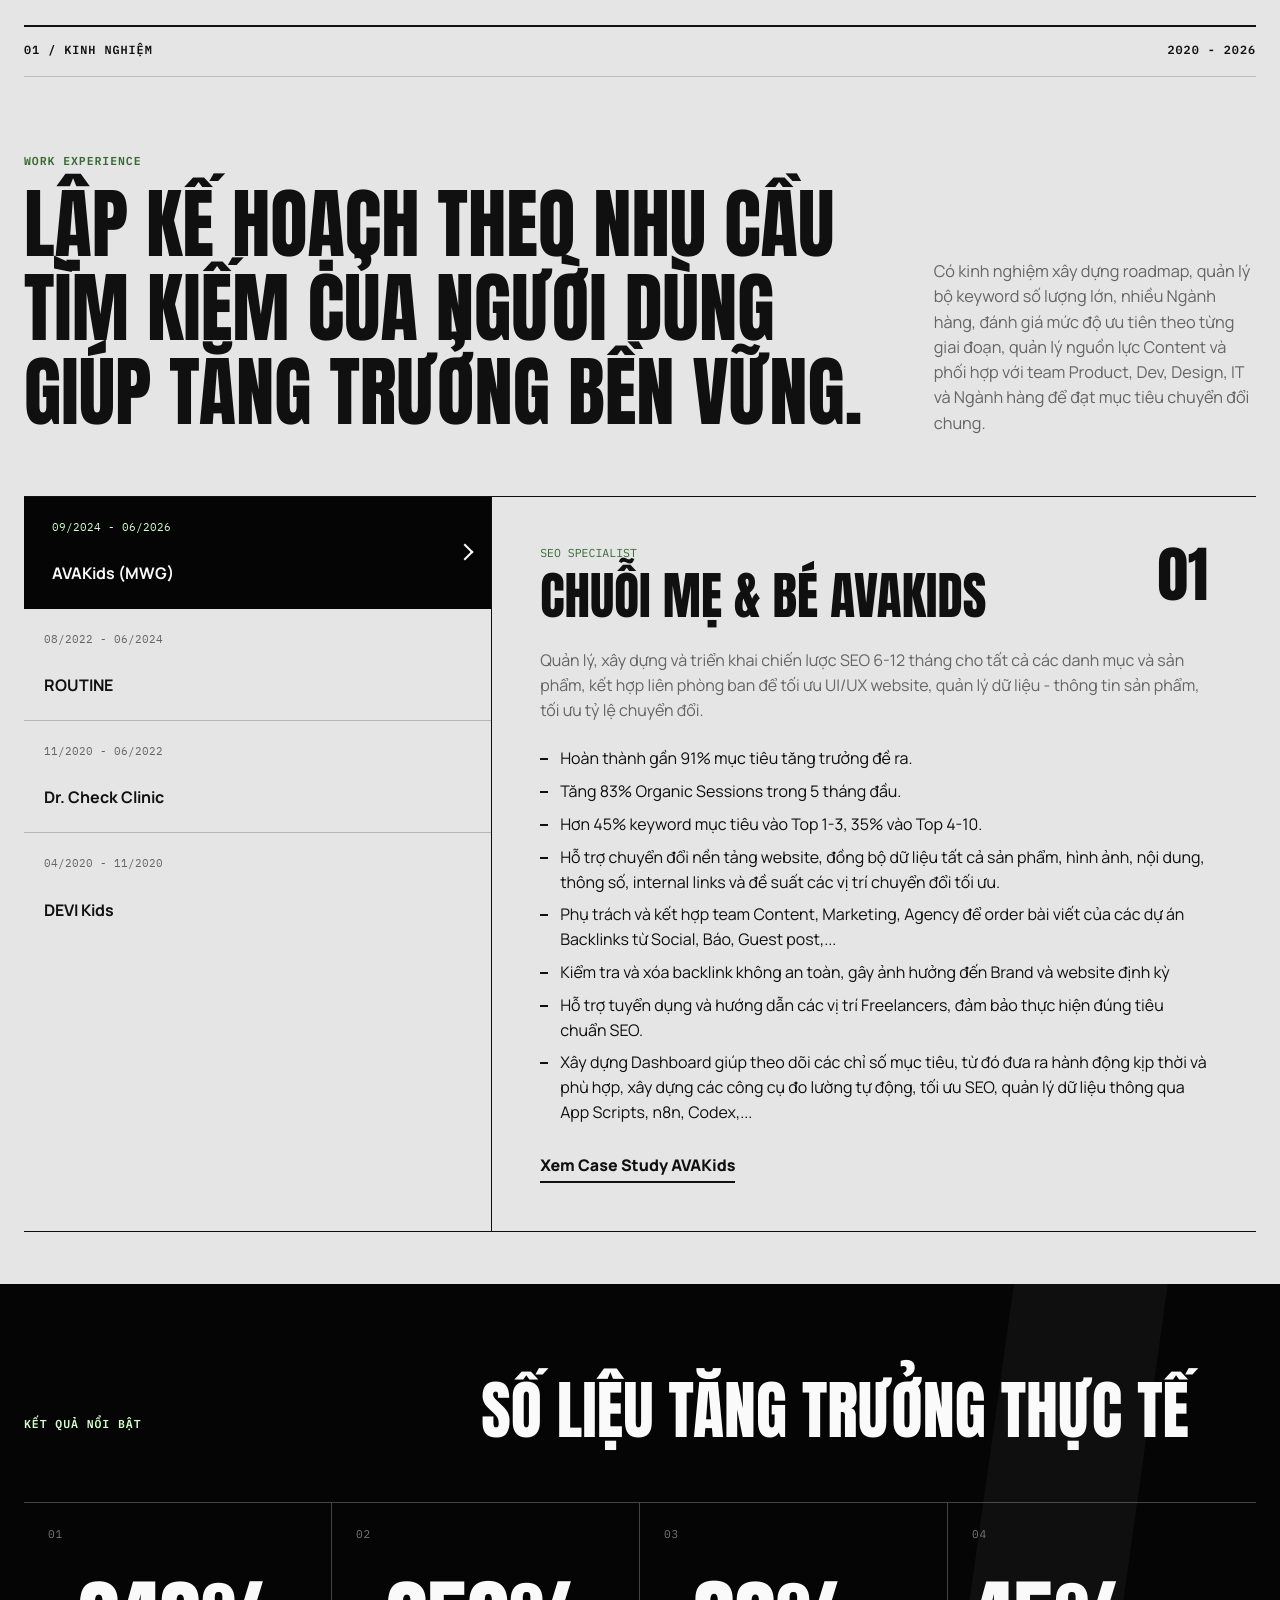
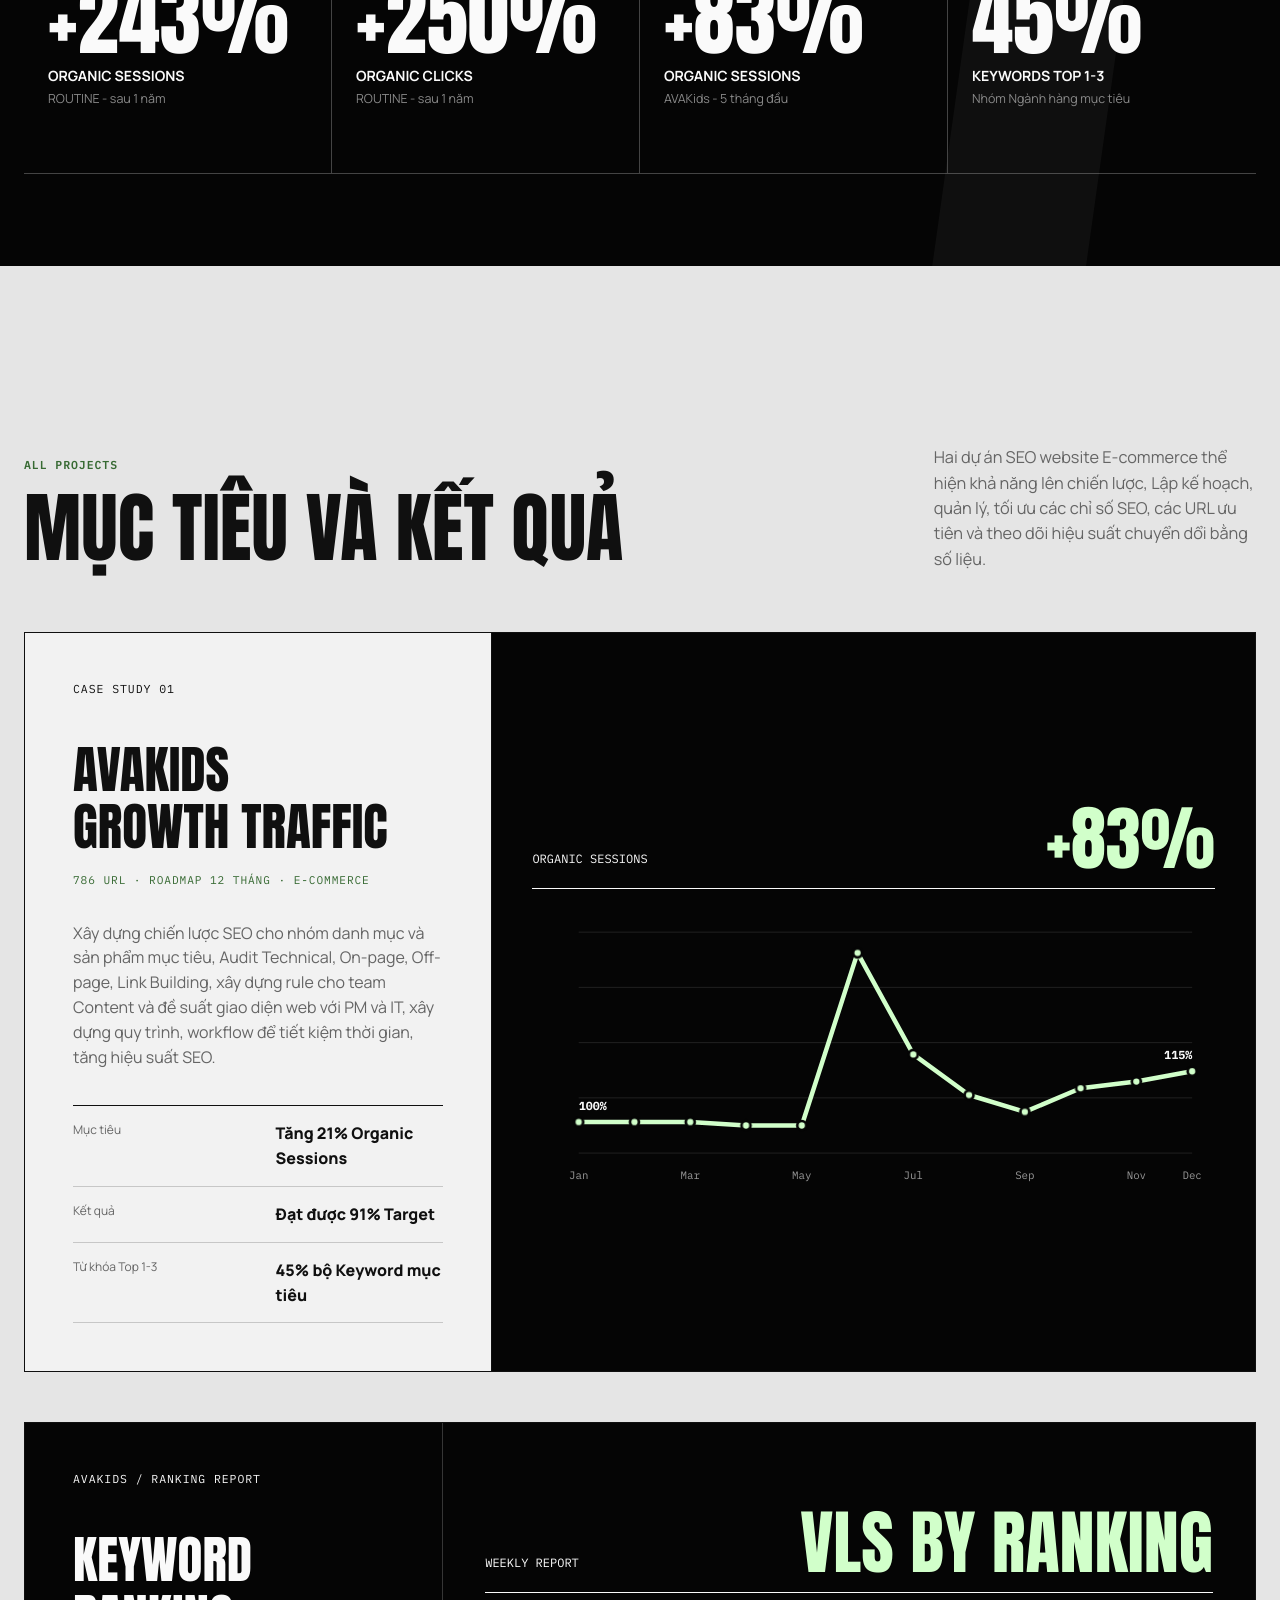
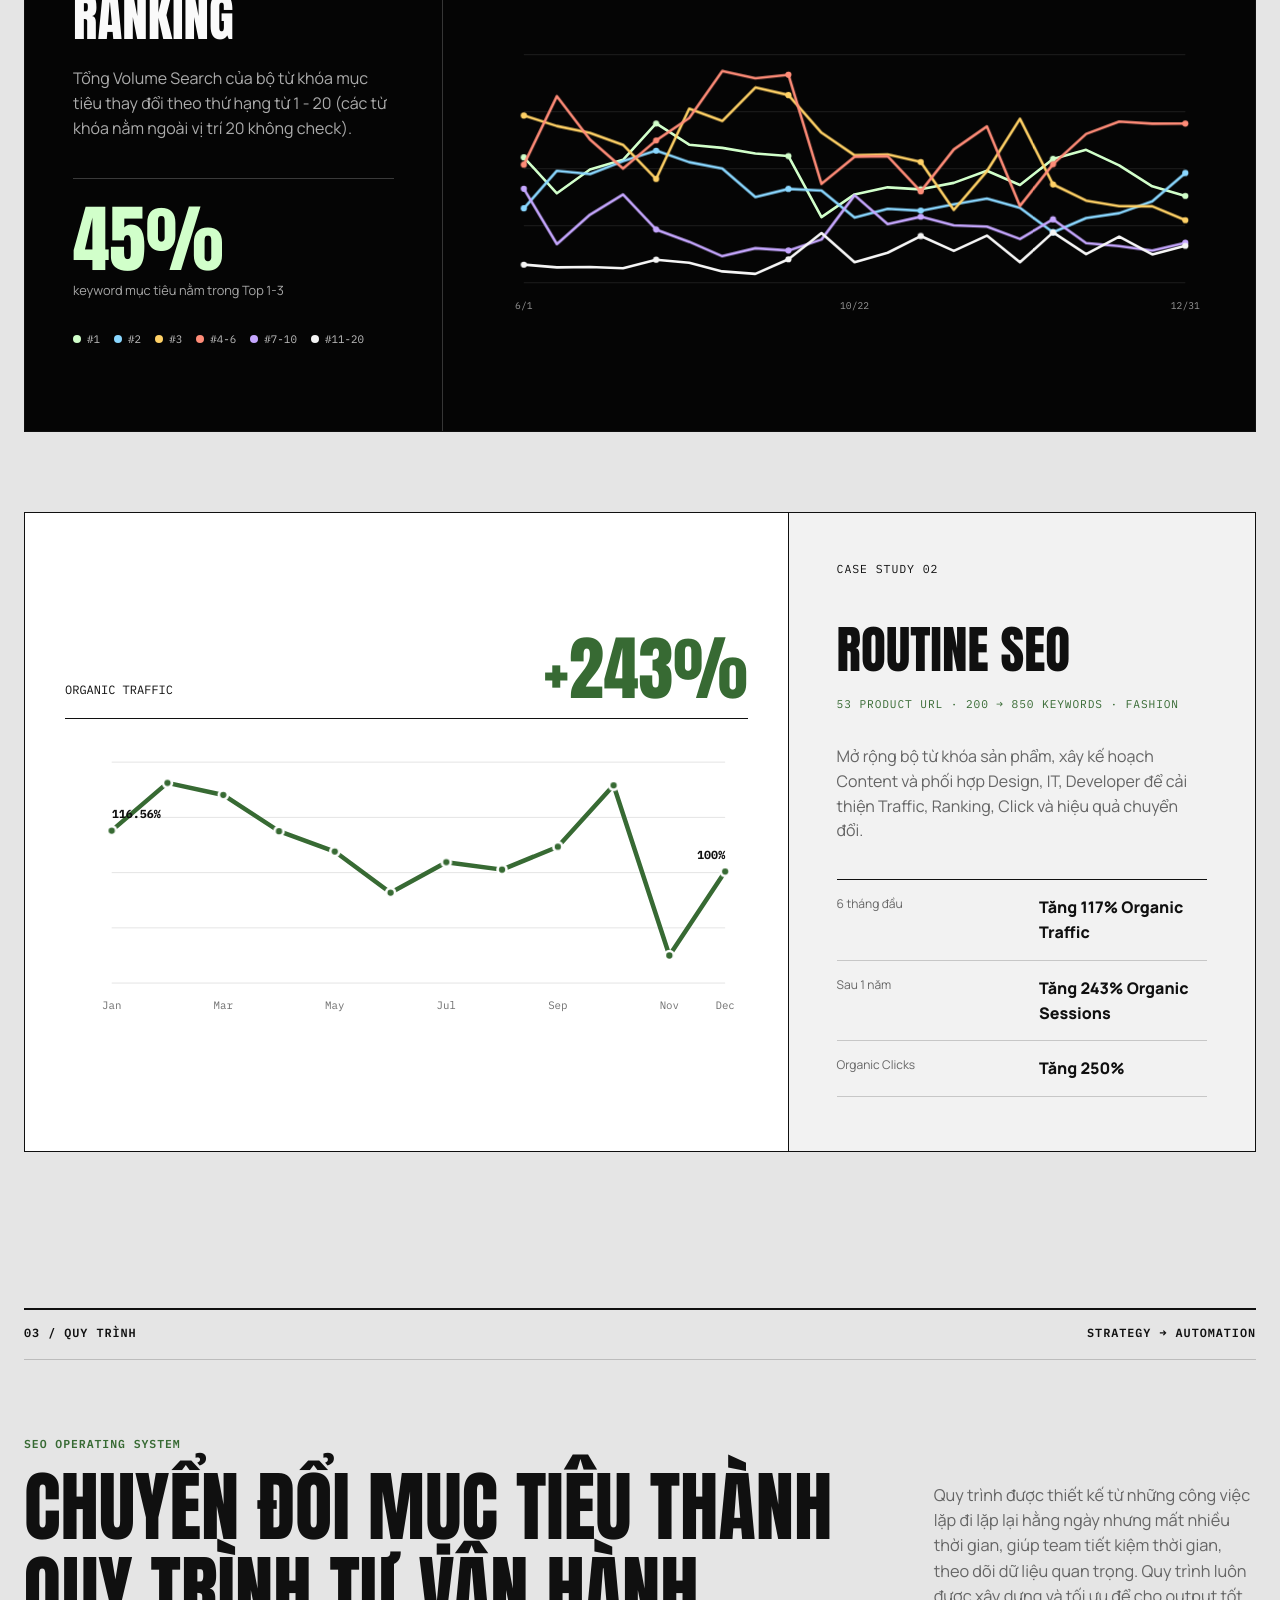
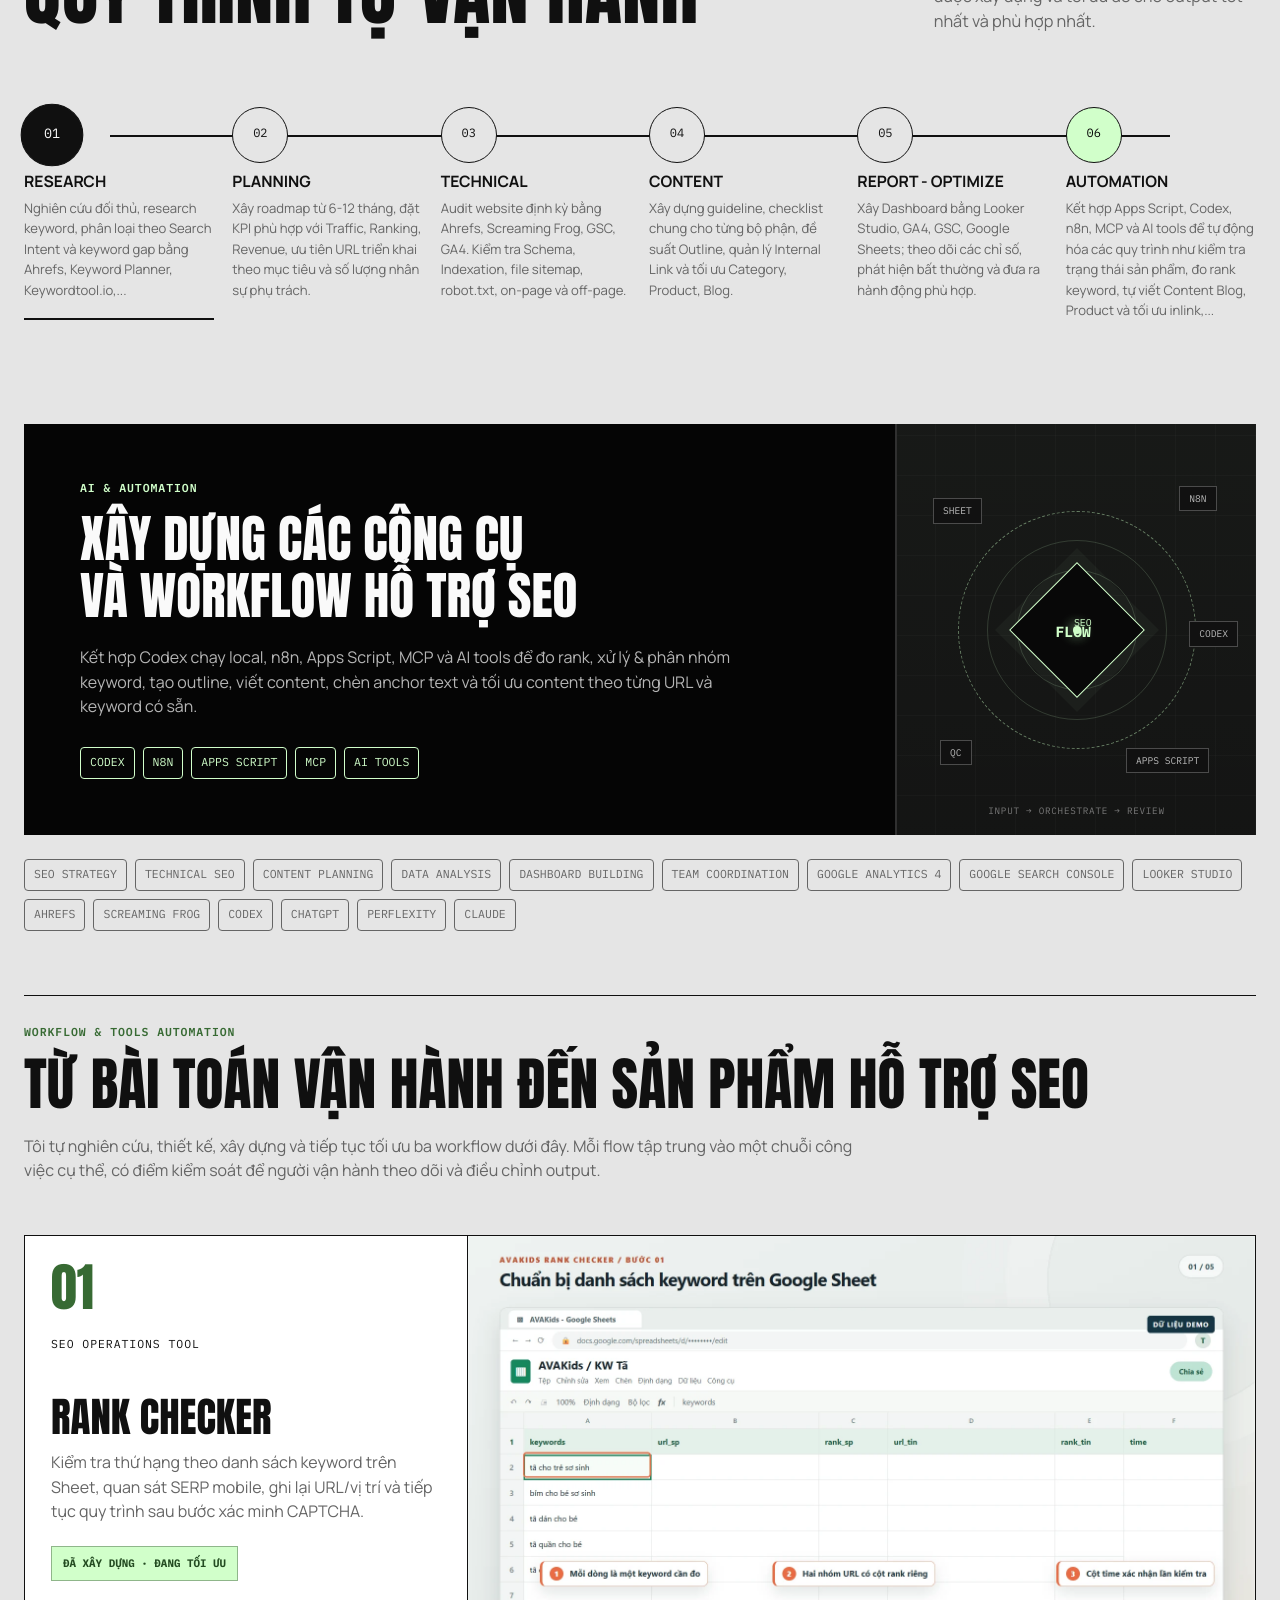
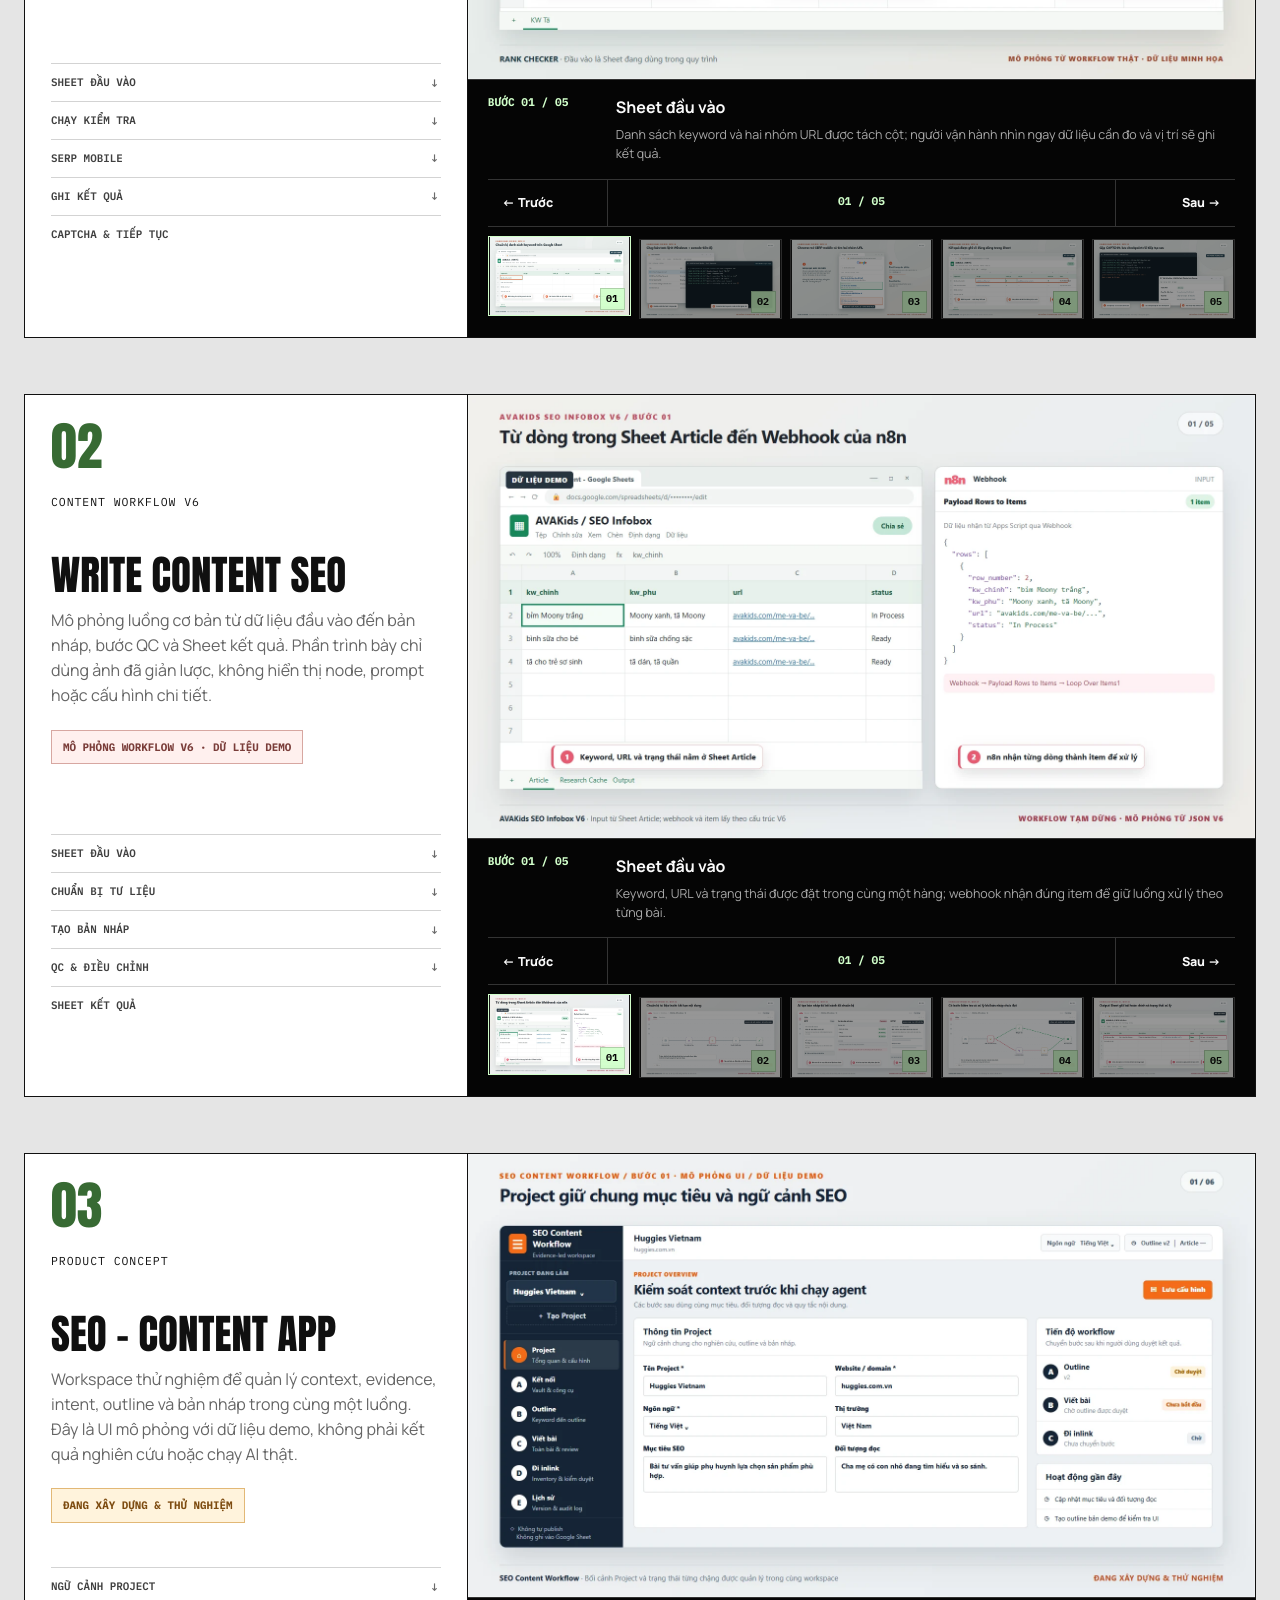
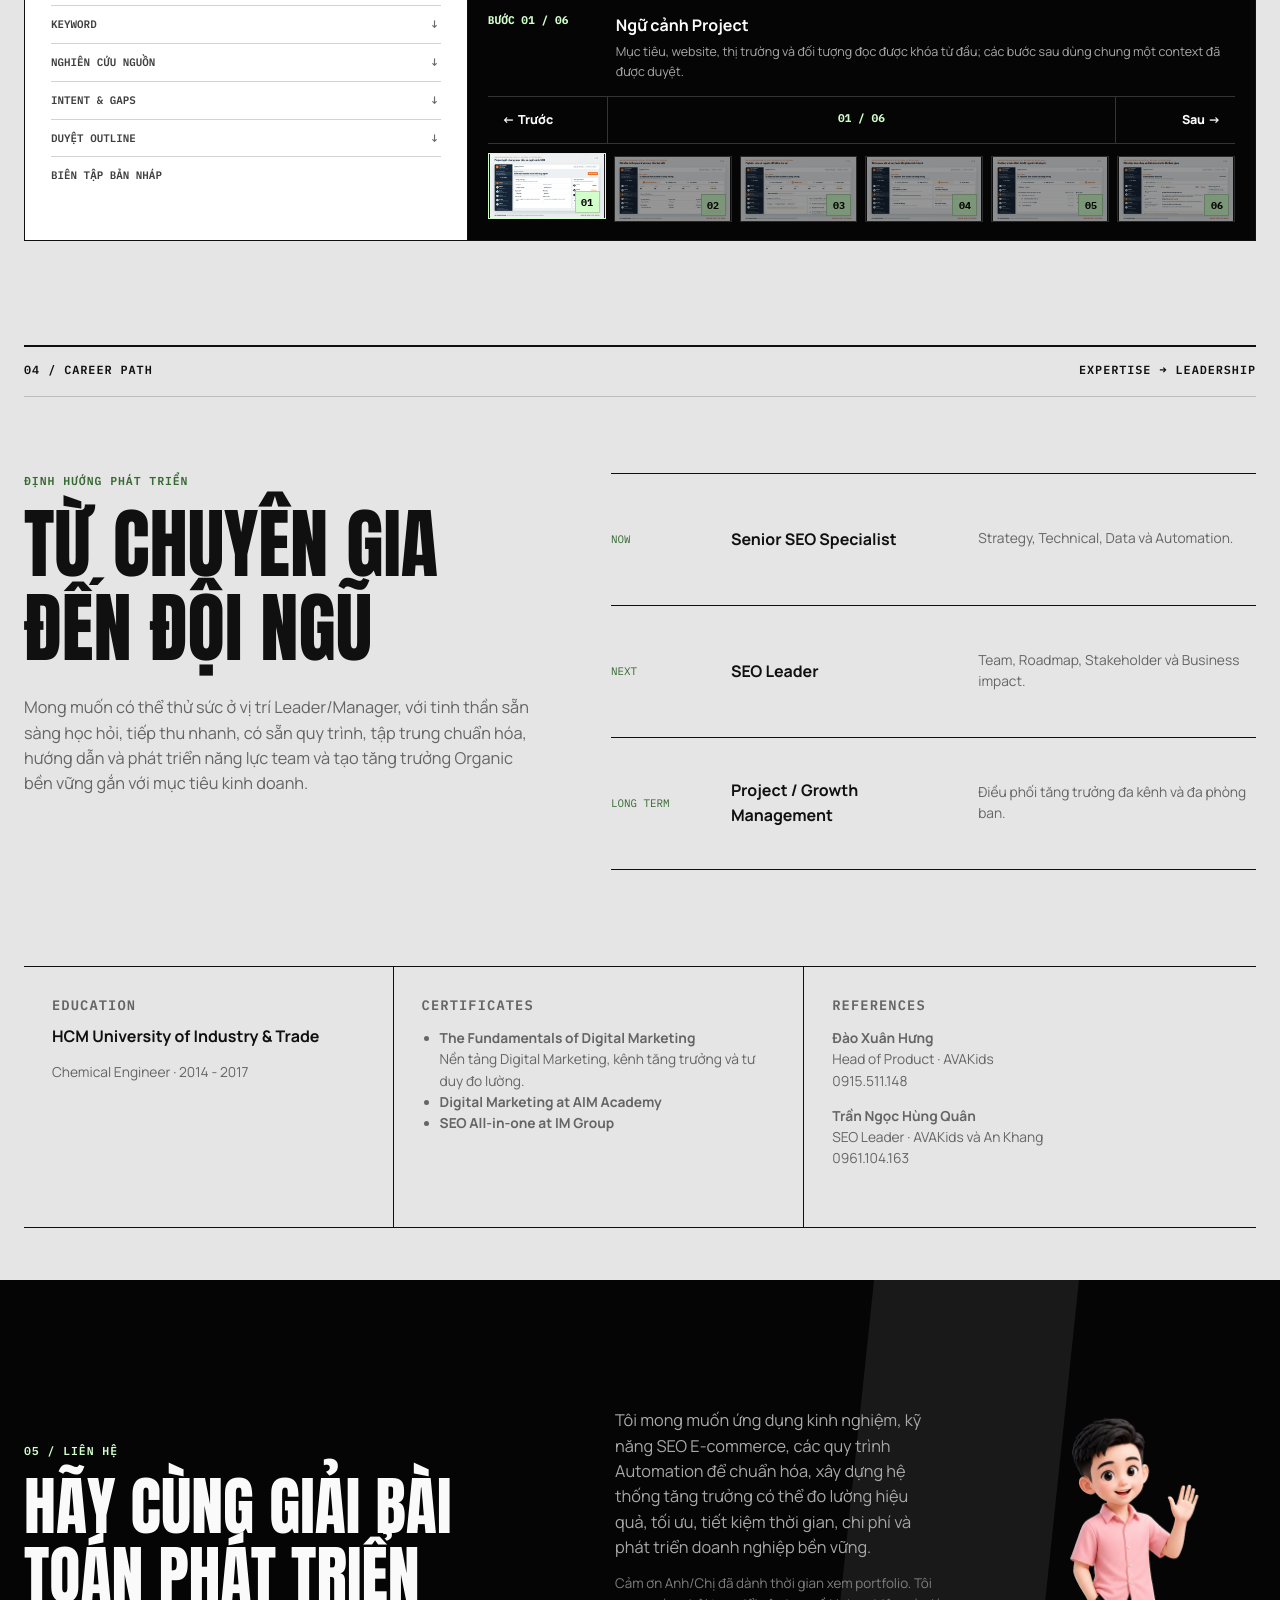
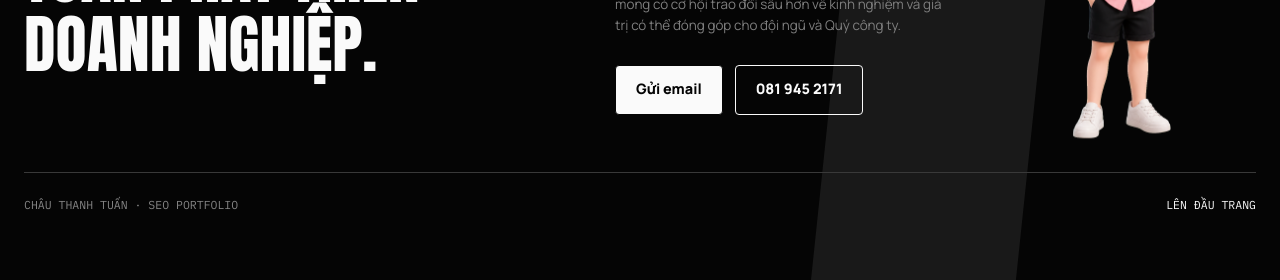
==== commit 67e05c28: "Update portfolio design and interactions Update portfolio phiên bản mới 05/10/2026" ====
--- a/index.html
+++ b/index.html
@@ -6,494 +6,868 @@
   <meta name="viewport" content="width=device-width, initial-scale=1" />
   <title>Châu Thanh Tuấn | Senior SEO Specialist & SEO Leader</title>
   <meta name="description"
-    content="Portfolio của Châu Thanh Tuấn, Senior SEO Specialist định hướng SEO Leader, tập trung SEO strategy, E-commerce growth, reporting và automation workflow." />
+    content="Portfolio của Châu Thanh Tuấn - Senior SEO Specialist định hướng SEO Leader, tập trung E-commerce SEO, tăng trưởng Organic và Automation Workflow." />
   <link rel="preconnect" href="https://fonts.googleapis.com" />
   <link rel="preconnect" href="https://fonts.gstatic.com" crossorigin />
-  <link href="https://fonts.googleapis.com/css2?family=Inter:wght@400;500;600;700;800;900&display=swap"
+  <link
+    href="https://fonts.googleapis.com/css2?family=Anton&family=IBM+Plex+Mono:wght@400;500&family=Manrope:wght@400;500;600;700;800&display=swap"
     rel="stylesheet" />
-  <link rel="stylesheet" href="styles.css?v=20260713-polish-1" />
+  <link rel="icon" type="image/svg+xml"
+    href="data:image/svg+xml,%3Csvg xmlns='http://www.w3.org/2000/svg' viewBox='0 0 64 64'%3E%3Crect width='64' height='64' rx='10' fill='%23050505'/%3E%3Cpath d='M14 15h36v10H38v25H26V25H14z' fill='%23d1ffca'/%3E%3C/svg%3E" />
+  <link rel="stylesheet" href="styles.css?v=20261005-interactions" />
 </head>
 
 <body>
-  <canvas class="ambient-canvas" id="ambientCanvas" aria-hidden="true"></canvas>
   <div class="page-progress" aria-hidden="true"><span></span></div>
-
-  <aside class="mascot-guide" aria-label="Mascot Tuấn hướng dẫn nội dung" data-side="right" data-pose="intro">
-    <img id="mascotImage" src="assets/mascot-intro.png" alt="Mascot Tuấn 3D đang giới thiệu bản thân" />
-    <span id="mascotMessage" class="sr-only">Bắt đầu với chân dung tổng quan nhé.</span>
-  </aside>
-
-  <header class="site-header" id="top">
+  <div class="pointer-light" aria-hidden="true"></div>
+
+  <header class="site-header" id="siteHeader">
     <a class="brand" href="#top" aria-label="Về đầu trang">
-      <span class="brand-mark">P</span>
-      <span>Châu Thanh Tuấn</span>
+      <span class="brand-mark">CT</span>
+      <span class="brand-name">Châu Thanh Tuấn</span>
     </a>
-    <nav class="nav-links" aria-label="Điều hướng chính">
-      <a href="#about">Giới thiệu</a>
-      <a href="#timeline">Quá trình làm việc</a>
-      <a href="#impact">Hiệu suất</a>
-      <a href="#charts">Kết quả</a>
-      <a href="#career">Mục tiêu</a>
+
+    <button class="menu-toggle" id="menuToggle" type="button" aria-expanded="false" aria-controls="mainNav">
+      <span></span><span></span><span class="sr-only">Mở menu</span>
+    </button>
+
+    <nav class="nav-links" id="mainNav" aria-label="Điều hướng chính">
+      <a href="#experience">Kinh nghiệm</a>
+      <a href="#case-studies">Case Study</a>
+      <a href="#process">Quy trình</a>
+      <a href="#career">Career path</a>
+      <a class="nav-contact" href="#contact">Liên hệ</a>
     </nav>
-    <a class="header-cta liquid-btn" href="#contact">Liên hệ</a>
   </header>
 
-  <main>
-    <section class="hero section-shell" aria-labelledby="hero-title" data-guide="Bắt đầu với chân dung tổng quan nhé."
-      data-pose="intro">
-      <div class="hero-copy reveal">
-        <p class="eyebrow">Senior SEO Specialist | SEO Leader</p>
-        <h1 id="hero-title">Châu Thanh Tuấn</h1>
-        <p class="hero-lead">
-          Em đã có 6 năm kinh nghiệm triển khai chiến lược SEO cho các website E-commerce, từ thiết lập các chiến lược
-          dài hạn, research keyword theo insight, tối ưu content, technical SEO,... tạo dashboard, report và triển khai các
-          automation workflows.
-        </p>
-        <div class="hero-actions">
-          <a class="primary-btn liquid-btn" href="#impact">Xem kết quả</a>
-          <a class="secondary-btn liquid-btn" href="#timeline">Quá trình làm việc</a>
-        </div>
-        <dl class="quick-info" aria-label="Thông tin nhanh">
-          <div class="quick-phone">
-            <dt>Số điện thoại:</dt>
-            <dd>081.945.2171</dd>
-          </div>
-          <div class="quick-location">
-            <dt>Địa chỉ:</dt>
-            <dd>Nguyễn Kiệm, Phú Nhuận, Hồ Chí Minh</dd>
-          </div>
-          <div class="quick-email">
-            <dt>Email</dt>
-            <dd>th.tuanchau96@gmail.com</dd>
-          </div>
-        </dl>
+  <main id="top">
+    <section class="hero" aria-labelledby="heroTitle">
+      <div class="hero-plate" id="heroPortrait" aria-hidden="true"></div>
+      <div class="hero-grain" aria-hidden="true"></div>
+
+      <div class="hero-inner">
+        <div class="hero-copy">
+          <p class="hero-eyebrow hero-enter">Senior SEO Specialist / SEO Leader</p>
+          <h1 id="heroTitle" class="hero-title" aria-label="Châu Thanh Tuấn">
+            <span class="title-line"><span>CHÂU THANH</span></span>
+            <span class="title-line"><span>TUẤN</span></span>
+          </h1>
+          <p class="hero-role hero-enter">6 năm kinh nghiệm SEO Specialist</p>
+          <p class="hero-lead hero-enter">
+            Xây dựng chiến lược, kế hoạch Audit Technical, On-page, Off-page, phối hợp cùng Content và luôn tối ưu, tự
+            động hóa, built Workflow tự động để tăng hiệu xuất, tạo tăng trưởng Organic bền vững, gắn với mục tiêu
+            Ranking, Conversion và Revenue.
+          </p>
+          <div class="hero-tags hero-enter" aria-label="Năng lực nổi bật">
+            <span>SEO Strategy</span>
+            <span>Data-driven</span>
+            <span>Team Coordination</span>
+            <span>AI Automation</span>
+          </div>
+          <div class="hero-actions hero-enter">
+            <a class="button button-light magnetic" href="#case-studies">Xem Case Study</a>
+            <a class="button button-ghost magnetic email-action" href="#contact">Trao đổi thêm</a>
+          </div>
+        </div>
+
       </div>
 
-      <div class="hero-visual reveal">
-        <div class="hero-orbit" aria-hidden="true">
-          <span>AI tools</span>
-          <span>SEO</span>
-          <span>Traffic</span>
-          <span>Content</span>
-          <span>Automation</span>
-        </div>
-        <div class="portrait-frame portrait-hex">
-          <img src="assets/hero-portrait-v2.png" alt="Ảnh đại diện portfolio 3D có kính" />
-        </div>
-        <div class="floating-metric metric-one">
-          <span>Organic Sessions</span>
-          <strong data-counter data-prefix="+" data-count="243" data-suffix="%">+0%</strong>
-        </div>
-        <div class="floating-metric metric-two">
-          <span>SEO Experience</span>
-          <strong data-counter data-count="6" data-suffix=" năm">0 năm</strong>
+      <nav class="hero-agenda" aria-label="Nội dung portfolio">
+        <a href="#experience"><span>01</span>Kinh nghiệm</a>
+        <a href="#case-studies"><span>02</span>Case Study</a>
+        <a href="#process"><span>03</span>Quy trình</a>
+        <a href="#career"><span>04</span>Career path</a>
+        <a href="#contact"><span>05</span>Liên hệ</a>
+      </nav>
+    </section>
+
+    <section class="about-band section-light" aria-labelledby="aboutTitle">
+      <div class="section-shell about-grid">
+        <div class="about-heading reveal">
+          <p class="eyebrow">About me</p>
+          <h2 id="aboutTitle">Senior SEO Specialist có tư duy chiến lược, data-driven.</h2>
+        </div>
+        <div class="about-copy reveal">
+          <p>
+            Tôi có 6 năm kinh nghiệm lên kế hoạch và triển khai chiến lược SEO cho các website E-commerce. Thế mạnh
+            của tôi là nghiên cứu từ khóa theo Search Insight, tối ưu Content, xây dựng các rule chuẩn SEO cùng các quy
+            trình tối ưu, đo rank tự động hóa thông qua các công cụ Workflow để tạo tăng trưởng Traffic Organic bền
+            vững, mang lại chuyển đổi Doanh thu theo mục tiêu Ngành Hàng.
+          </p>
+          <dl class="about-profile">
+            <div>
+              <dt>Vị trí mục tiêu</dt>
+              <dd>Senior SEO Specialist - SEO Leader</dd>
+            </div>
+            <div>
+              <dt>Kinh nghiệm</dt>
+              <dd>6 năm</dd>
+            </div>
+            <div>
+              <dt>Điểm mạnh</dt>
+              <dd>SEO Strategy, Audit On-page, Off-page, Link Building, Workflow Automation</dd>
+            </div>
+            <div>
+              <dt>Kỹ năng</dt>
+              <dd>Data-driven, phối hợp liên phòng ban</dd>
+            </div>
+            <div>
+              <dt>Địa chỉ</dt>
+              <dd>Phú Nhuận, Tp.Hồ Chí Minh</dd>
+            </div>
+          </dl>
         </div>
       </div>
     </section>
 
-    <section class="intro-band" id="about" data-guide="Đây là phần HR hiểu bạn là ai và mạnh ở đâu." data-pose="about">
-      <div class="section-shell compact-band">
-        <div class="section-heading compact-heading reveal">
-          <p class="eyebrow">Thông tin cá nhân</p>
-          <h2>SEO Specialist lên chiến lược, phân tích đối thủ, mô tả guideline và phối hợp Content.</h2>
-        </div>
-        <div class="intro-copy reveal">
+    <section class="section section-light" id="experience" data-nav-section>
+      <div class="section-shell">
+        <div class="chapter-divider reveal">
+          <span>01 / KINH NGHIỆM</span>
+          <span>2020 - 2026</span>
+        </div>
+
+        <div class="section-intro reveal">
+          <div>
+            <p class="eyebrow">Work Experience</p>
+            <h2>Lập kế hoạch theo nhu cầu tìm kiếm của người dùng giúp tăng trưởng bền vững.</h2>
+          </div>
           <p>
-            Có khả năng phân tích, xây dựng chiến lược SEO từ 6 - 12 tháng theo mục tiêu từ Ngành Hàng, nghiên cứu từ
-            khóa đúng insight,
-            tối ưu content, technical SEO, report và automation workflow để tăng Organic Traffic,
-            cải thiện thứ hạng và cân bằng mục tiêu giữa Traffic, Ranking, Revenue và Conversion.
+            Có kinh nghiệm xây dựng roadmap, quản lý bộ keyword số lượng lớn, nhiều Ngành hàng, đánh giá mức độ ưu tiên
+            theo từng giai đoạn, quản lý nguồn lực Content và phối hợp với team Product, Dev, Design, IT và Ngành hàng
+            để đạt mục tiêu chuyển đổi chung.
           </p>
-          <div class="profile-grid">
-            <div>
-              <span>Vai trò mục tiêu</span>
-              <strong>Senior SEO Specialist</strong>
-            </div>
-            <div>
-              <span>Kinh nghiệm</span>
-              <strong>5-6 năm</strong>
-            </div>
-            <div>
-              <span>Thế mạnh</span>
-              <strong>SEO Strategy, tối ưu content, đảm bảo đúng rule SEO, tự động hóa trong công việc</strong>
-            </div>
-            <div>
-              <span>Phân tích</span>
-              <strong>Data-driven, phối hợp nhiều kênh để có nhiều góc nhìn, phối hợp liên phòng ban</strong>
-            </div>
+        </div>
+
+        <div class="experience-layout reveal">
+          <div class="experience-tabs" role="tablist" aria-label="Kinh nghiệm làm việc">
+            <button class="experience-tab is-active" type="button" role="tab" aria-selected="true"
+              aria-controls="experience-panel-0" id="experience-tab-0" data-tab="0">
+              <span>09/2024 - 06/2026</span><strong>AVAKids (MWG)</strong>
+            </button>
+            <button class="experience-tab" type="button" role="tab" aria-selected="false"
+              aria-controls="experience-panel-1" id="experience-tab-1" tabindex="-1" data-tab="1">
+              <span>08/2022 - 06/2024</span><strong>ROUTINE</strong>
+            </button>
+            <button class="experience-tab" type="button" role="tab" aria-selected="false"
+              aria-controls="experience-panel-2" id="experience-tab-2" tabindex="-1" data-tab="2">
+              <span>11/2020 - 06/2022</span><strong>Dr. Check Clinic</strong>
+            </button>
+            <button class="experience-tab" type="button" role="tab" aria-selected="false"
+              aria-controls="experience-panel-3" id="experience-tab-3" tabindex="-1" data-tab="3">
+              <span>04/2020 - 11/2020</span><strong>DEVI Kids</strong>
+            </button>
+          </div>
+
+          <div class="experience-panels">
+            <article class="experience-panel is-active" id="experience-panel-0" role="tabpanel"
+              aria-labelledby="experience-tab-0" data-panel="0">
+              <div class="panel-heading">
+                <div>
+                  <p>SEO Specialist</p>
+                  <h3>Chuỗi Mẹ &amp; Bé AVAKids</h3>
+                </div>
+                <span>01</span>
+              </div>
+              <p>
+                Quản lý, xây dựng và triển khai chiến lược SEO 6-12 tháng cho tất cả các danh mục và sản phẩm, kết hợp
+                liên phòng ban để tối ưu UI/UX website, quản lý dữ liệu - thông tin sản phẩm, tối ưu tỷ lệ chuyển đổi.
+              </p>
+              <ul>
+                <li>Hoàn thành gần 91% mục tiêu tăng trưởng đề ra.</li>
+                <li>Tăng 83% Organic Sessions trong 5 tháng đầu.</li>
+                <li>Hơn 45% keyword mục tiêu vào Top 1-3, 35% vào Top 4-10.</li>
+                <li>Hỗ trợ chuyển đổi nền tảng website, đồng bộ dữ liệu tất cả sản phẩm, hình ảnh, nội dung, thông số,
+                  internal links và đề suất các vị trí chuyển đổi tối ưu.</li>
+                <li>Phụ trách và kết hợp team Content, Marketing, Agency để order bài viết của các dự án Backlinks từ
+                  Social, Báo, Guest post,...</li>
+                <li>Kiểm tra và xóa backlink không an toàn, gây ảnh hưởng đến Brand và website định kỳ</li>
+                <li>Hỗ trợ tuyển dụng và hướng dẫn các vị trí Freelancers, đảm bảo thực hiện đúng tiêu chuẩn SEO.</li>
+                <li>Xây dựng Dashboard giúp theo dõi các chỉ số mục tiêu, từ đó đưa ra hành động kịp thời và phù hợp,
+                  xây dựng các công cụ đo lường tự động, tối ưu SEO, quản lý dữ liệu thông qua App Scripts, n8n,
+                  Codex,...</li>
+              </ul>
+              <a href="#case-avakids" class="text-link">Xem Case Study AVAKids</a>
+            </article>
+
+            <article class="experience-panel" id="experience-panel-1" role="tabpanel" aria-labelledby="experience-tab-1"
+              data-panel="1" hidden>
+              <div class="panel-heading">
+                <div>
+                  <p>SEO Executive</p>
+                  <h3>ROUTINE</h3>
+                </div>
+                <span>02</span>
+              </div>
+              <p>
+                Xây dựng kế hoạch SEO dài hạn cho website thời trang; quản lý team Content, Intern và Freelancers; phối
+                hợp Design, IT và Developer để cải thiện hiển thị, tối ưu các đầu mục SEO và tăng tủ lệ chuyển đổi.
+              </p>
+              <ul>
+                <li>Tăng 117% Organic Traffic trong 6 tháng đầu.</li>
+                <li>Tăng hơn 243% Organic Sessions và 250% Click sau 1 năm.</li>
+                <li>Mở rộng bộ từ khóa sản phẩm từ 200 lên khoảng 850 keyword.</li>
+                <li>Lập kế hoạch, phân công và kiểm soát chất lượng nội dung theo tháng.</li>
+              </ul>
+              <a href="#case-routine" class="text-link">Xem Case Study ROUTINE</a>
+            </article>
+
+            <article class="experience-panel" id="experience-panel-2" role="tabpanel" aria-labelledby="experience-tab-2"
+              data-panel="2" hidden>
+              <div class="panel-heading">
+                <div>
+                  <p>SEO Executive</p>
+                  <h3>Dr. Check Clinic</h3>
+                </div>
+                <span>03</span>
+              </div>
+              <p>
+                Nghiên cứu từ khóa theo mục tiêu phát triển và nhu cầu tìm kiếm của người dùng, xây dựng outline và nội
+                dung sức khỏe chuẩn SEO; hỗ trợ backlink, website vệ tinh
+                và theo dõi hiệu suất bằng Google Analytics, Search Console và Ahrefs.
+              </p>
+              <ul>
+                <li>Lập kế hoạch và tối ưu SEO cho website mới phát triển.</li>
+                <li>Phụ trách lên kế hoạch, viết và kiểm duyệt tất cả các nội dung trong lĩnh vực Healthcare. Đảm bảo
+                  đáp ứng các yêu cầu của Google và tiêu chuẩn E-E-A-T.</li>
+                <li>Phối hợp cùng Bác sĩ trong quá trình kiểm duyệt, đảm bảo nội dung chính xác, đầy đủ và giải đáp được
+                  paint point của người dùng.</li>
+                <li>Theo dõi thứ hạng từ khóa và lập báo cáo SEO định kỳ.</li>
+              </ul>
+            </article>
+
+            <article class="experience-panel" id="experience-panel-3" role="tabpanel" aria-labelledby="experience-tab-3"
+              data-panel="3" hidden>
+              <div class="panel-heading">
+                <div>
+                  <p>Digital Marketing</p>
+                  <h3>DEVI Kids Import-Export Company</h3>
+                </div>
+                <span>04</span>
+              </div>
+              <p>
+                Lập kế hoạch Facebook Ads, Google Ads; nghiên cứu từ khóa, xây dựng nội dung và hình ảnh sản phẩm;
+                quản trị Facebook và thực hiện báo cáo định kỳ.
+              </p>
+              <ul>
+                <li>Lập kế hoạch, lên nội dung và triển khai nội dung tất cả các nền tảng Organic và Paid Search bao gồm
+                  Google và Facebook.</li>
+                <li>Research từ khóa, lên ý tưởng, viết nội dung, chụp hình sản phẩm, thiết kế hình ảnh cho hệ trang
+                  Blog và bài Social.</li>
+                <li>Chạy quảng cáo Google và Facebook Ads, theo dõi và tối ưu chuyển đổi.</li>
+              </ul>
+            </article>
           </div>
         </div>
       </div>
     </section>
 
-    <section class="section-shell" id="timeline" data-guide="Timeline giúp câu chuyện nghề nghiệp có mạch rõ ràng."
-      data-pose="timeline">
-      <div class="section-heading narrow reveal">
-        <p class="eyebrow">Quá trình làm việc</p>
-        <h2>Hành trình 2020 - 2026</h2>
-        <p><i>Chọn từng cột mốc để xem chi tiết công việc, vai trò và kết quả nổi bật.</i></p>
-      </div>
-      <div class="experience-morph reveal">
-        <div class="experience-track" role="tablist" aria-label="Kinh nghiệm làm việc">
-          <button class="experience-tab is-active" type="button" data-experience="0" role="tab" aria-selected="true">
-            <span>09/2024 - 06/2026</span>
-            <strong>AVAKids</strong>
-          </button>
-          <button class="experience-tab" type="button" data-experience="1" role="tab" aria-selected="false">
-            <span>08/2022 - 06/2024</span>
-            <strong>ROUTINE</strong>
-          </button>
-          <button class="experience-tab" type="button" data-experience="2" role="tab" aria-selected="false">
-            <span>11/2020 - 06/2022</span>
-            <strong>Dr. Check Clinic</strong>
-          </button>
-          <button class="experience-tab" type="button" data-experience="3" role="tab" aria-selected="false">
-            <span>04/2020 - 11/2020</span>
-            <strong>DEVI Kids</strong>
-          </button>
-        </div>
-        <div class="experience-panel">
-          <article class="experience-detail is-active" data-experience-panel="0">
-            <p class="eyebrow">SEO Specialist</p>
-            <h3>Chuỗi Mẹ & Bé AVAKids (MWG)</h3>
-            <p>
-              Xây dựng và triển khai chiến lược SEO tổng thể từ 6 - 12 tháng cho 786 URL bao gồm trang danh mục và sản
-              phẩm,
-              phối hợp Ngành Hàng, Content, PM, Design để đạt được hiệu quả cân bằng giữa Traffic, Ranking, Revenue và
-              Conversion Rate.
-            </p>
-            <ul>
-              <li>Hoàn thành gần 91% mục tiêu tăng trưởng đặt ra.</li>
-              <li>Tăng 83% Organic Sessions trong 5 tháng đầu.</li>
-              <li>Hơn 45% bộ từ khóa sản phẩm mục tiêu vào Top 1-3, 35% vào Top 4-10.</li>
-              <li>Xây dựng dashboard, report và automation workflow theo dõi SEO định kỳ.</li>
-            </ul>
-            <button class="detail-btn liquid-btn" type="button" data-modal="avakids">Xem thêm</button>
-          </article>
-          <article class="experience-detail" data-experience-panel="1">
-            <p class="eyebrow">SEO Executive</p>
-            <h3>ROUTINE</h3>
-            <p>
-              Triển khai SEO cho website thương hiệu thời trang, mở rộng bộ từ khóa sản phẩm,
-              tối ưu blog, sản phẩm, internal link và phối hợp Design, IT, Developer để cải thiện layout và conversion.
-            </p>
-            <ul>
-              <li>Tăng 117% Organic Traffic trong 6 tháng đầu.</li>
-              <li>Tăng hơn 243% Organic Sessions và 250% Click sau 1 năm.</li>
-              <li>Bộ từ khóa sản phẩm tăng từ 200 lên khoảng 850 keyword.</li>
-              <li>Quản lý content full-time, intern, freelancer và phối hợp Design, IT, Developer.</li>
-            </ul>
-            <button class="detail-btn liquid-btn" type="button" data-modal="routine">Xem thêm</button>
-          </article>
-          <article class="experience-detail" data-experience-panel="2">
-            <p class="eyebrow">SEO Executive</p>
-            <h3>Dr. Check Clinic</h3>
-            <ul>
-              <li>Xây dựng outline, phân tích nội dung, viết bài chuẩn SEO và triển khai entity cho website.</li>
-              <li>Nghiên cứu, lập danh sách từ khóa bằng Ahrefs, Keywordtool.io và Google Keyword Planner.</li>
-              <li>Xây dựng backlink và hệ thống site vệ tinh như Blogger, Webflow.</li>
-              <li>Lên kế hoạch nội dung, visual, timeline và quản trị các kênh social như Facebook, Google Business.
-              </li>
-              <li>Phân tích và lập báo cáo hiệu suất SEO hằng tháng bằng Google Analytics, Google Search Console và
-                Ahrefs.</li>
-            </ul>
-          </article>
-          <article class="experience-detail" data-experience-panel="3">
-            <p class="eyebrow">Digital Marketing</p>
-            <h3>DEVI Kids Import-Export Company</h3>
-            <p>
-              Giai đoạn khởi đầu trong Digital Marketing. Resume hiện chưa mô tả chi tiết kênh phụ trách, KPI hoặc dự án
-              nổi bật.
-            </p>
-            <ul>
-              <li>Lập kế hoạch triển khai Facebook Ads và Google Ads.
-              <li>Nghiên cứu, xây dựng danh sách từ khóa bằng Google Keyword Planner và Keywordtool.io.</li>
-              <li>Chụp ảnh, chỉnh sửa hình ảnh sản phẩm phục vụ nội dung marketing.</li>
-              <li>Lên kế hoạch content, visual và quản trị nội dung trên Facebook.</li>
-              <li>Phân tích hiệu quả và lập báo cáo marketing hằng tháng.</li>
-            </ul>
+    <section class="kpi-band" aria-labelledby="kpiTitle">
+      <div class="section-shell">
+        <div class="kpi-heading reveal">
+          <p class="eyebrow">Kết quả nổi bật</p>
+          <h2 id="kpiTitle">Số liệu tăng trưởng thực tế</h2>
+        </div>
+        <div class="kpi-grid">
+          <article class="kpi-item reveal">
+            <span class="kpi-index">01</span>
+            <strong data-counter data-value="243" data-prefix="+" data-suffix="%">+0%</strong>
+            <h3>Organic Sessions</h3>
+            <p>ROUTINE - sau 1 năm</p>
+          </article>
+          <article class="kpi-item reveal">
+            <span class="kpi-index">02</span>
+            <strong data-counter data-value="250" data-prefix="+" data-suffix="%">+0%</strong>
+            <h3>Organic Clicks</h3>
+            <p>ROUTINE - sau 1 năm</p>
+          </article>
+          <article class="kpi-item reveal">
+            <span class="kpi-index">03</span>
+            <strong data-counter data-value="83" data-prefix="+" data-suffix="%">+0%</strong>
+            <h3>Organic Sessions</h3>
+            <p>AVAKids - 5 tháng đầu</p>
+          </article>
+          <article class="kpi-item reveal">
+            <span class="kpi-index">04</span>
+            <strong data-counter data-value="45" data-suffix="%">0%</strong>
+            <h3>Keywords Top 1-3</h3>
+            <p>Nhóm Ngành hàng mục tiêu</p>
           </article>
         </div>
       </div>
     </section>
 
-    <section class="impact-section" id="impact" data-guide="KPI nên nổi bật, dễ scan và có số chạy khi HR kéo tới."
-      data-pose="kpi">
+    <section class="section section-light" id="case-studies" data-nav-section>
       <div class="section-shell">
-        <div class="section-heading reveal">
-          <p class="eyebrow">Kết quả đạt được</p>
-          <h2>Chỉ số tăng trưởng và tỷ lệ hoàn thành mục tiêu.</h2>
-        </div>
-        <div class="impact-grid">
-          <article class="impact-card reveal">
-            <span class="metric" data-counter data-prefix="+" data-count="243" data-suffix="%">+0%</span>
-            <h3>Organic Sessions tại ROUTINE</h3>
-            <p>Tăng hơn 243% Organic Sessions sau 1 năm triển khai SEO.</p>
-          </article>
-          <article class="impact-card reveal">
-            <span class="metric" data-counter data-prefix="+" data-count="83" data-suffix="%">+0%</span>
-            <h3>Organic Sessions tại AVAKids</h3>
-            <p>Tăng 83% Organic Sessions trong 5 tháng đầu cho nhóm danh mục và sản phẩm.</p>
-          </article>
-          <article class="impact-card reveal">
-            <span class="metric" data-counter data-count="45" data-suffix="%">0%</span>
-            <h3>Từ khóa sản phẩm Top 1-3</h3>
-            <p>Hơn 45% bộ từ khóa sản phẩm mục tiêu tại AVAKids đạt Top 1-3.</p>
-          </article>
-          <article class="impact-card reveal">
-            <span class="metric" data-counter data-prefix="+" data-count="250" data-suffix="%">+0%</span>
-            <h3>Click tăng trưởng</h3>
-            <p>Tăng 250% Click sau 1 năm trong case SEO Growth cho ROUTINE.</p>
-          </article>
-        </div>
-      </div>
-    </section>
-
-    <section class="section-shell charts-section" id="charts"
-      data-guide="Các case study này giúp HR nhìn nhanh kết quả thật từ AVAKids và ROUTINE." data-pose="chart">
-      <div class="section-heading case-heading reveal">
-        <p class="eyebrow">Case Study 1</p>
-        <h2>TRAFFIC AVAKids 2025</h2>
-        <p>Organic Sessions và Tổng Volume Search theo thứ hạng keyword.</p>
-      </div>
-      <div class="case-study-grid">
-        <article class="chart-card case-study-card case-study-wide reveal">
-          <div class="chart-head">
-            <div>
-              <span>AVAKids Organic Sessions</span>
-              <strong data-counter data-prefix="+" data-count="83" data-suffix="%">+0%</strong>
-            </div>
-            <em>01/2025 - 12/2025</em>
-          </div>
-          <p class="case-study-meta">
-            Mục tiêu tăng trưởng +21% Organic Sessions trung bình/ngày, triển khai cho 786 URL danh mục và sản phẩm,
-            hoàn thành khoảng 91% target.
+        <div class="chapter-divider reveal">
+          <span>02 / CASE STUDY</span>
+          <span>DATA → ACTION → GROWTH</span>
+        </div>
+
+        <div class="section-intro reveal">
+          <div>
+            <p class="eyebrow">All Projects</p>
+            <h2>Mục tiêu và kết quả</h2>
+          </div>
+          <p>
+            Hai dự án SEO website E-commerce thể hiện khả năng lên chiến lược, Lập kế hoạch, quản lý, tối ưu các chỉ số
+            SEO, các URL ưu tiên và theo dõi hiệu suất chuyển dổi bằng số liệu.
           </p>
-          <svg class="line-chart" viewBox="0 0 720 260" data-labels="Jan,Feb,Mar,Apr,May,Jun,Jul,Aug,Sep,Oct,Nov,Dec"
-            data-values="100,100,100,99,99,150,120,108,103,110,112,115" data-unit="%"></svg>
-          <div class="chart-foot">
-            <span>Organic Sessions theo tháng.</span>
-            <strong>+83% trong 5 tháng đầu</strong>
+        </div>
+
+        <article class="case-study reveal" id="case-avakids">
+          <div class="case-copy">
+            <p class="case-number">CASE STUDY 01</p>
+            <h3>AVAKids Growth Traffic</h3>
+            <p class="case-meta">786 URL · ROADMAP 12 THÁNG · E-COMMERCE</p>
+            <p>
+              Xây dựng chiến lược SEO cho nhóm danh mục và sản phẩm mục tiêu, Audit Technical, On-page, Off-page, Link
+              Building, xây dựng rule cho team Content và đề suất giao diện web với PM và IT, xây dựng quy trình,
+              workflow để tiết kiệm thời gian, tăng hiệu suất SEO.
+            </p>
+            <dl class="case-facts">
+              <div>
+                <dt>Mục tiêu</dt>
+                <dd>Tăng 21% Organic Sessions</dd>
+              </div>
+              <div>
+                <dt>Kết quả</dt>
+                <dd>Đạt được 91% Target</dd>
+              </div>
+              <div>
+                <dt>Từ khóa Top 1-3</dt>
+                <dd>45% bộ Keyword mục tiêu</dd>
+              </div>
+            </dl>
+          </div>
+          <div class="chart-stage">
+            <div class="chart-topline"><span>Organic Sessions</span><strong>+83%</strong></div>
+            <svg class="line-chart" viewBox="0 0 760 340" role="img" aria-label="Biểu đồ Organic Sessions AVAKids"
+              data-series-name="Organic Sessions" data-unit="%"
+              data-labels="Jan,Feb,Mar,Apr,May,Jun,Jul,Aug,Sep,Oct,Nov,Dec"
+              data-values="100,100,100,99,99,150,120,108,103,110,112,115"></svg>
           </div>
         </article>
-        <article class="chart-card case-study-card case-study-wide reveal">
-          <div class="chart-head">
-            <div>
-              <span>AVAKids Volume Search by Ranking</span>
-              <strong data-counter data-count="45" data-suffix="%">0%</strong>
-            </div>
-            <em>Top 1-3 keyword group</em>
-          </div>
-          <p class="case-study-meta">
-            Tổng Volumn Search theo nhóm thứ hạng nhóm keyword mục tiêu.
-          </p>
-          <svg class="multi-line-chart" viewBox="0 0 760 320"
-            data-labels="1/6,2/7,9/7,16/7,6/8,27/8,3/9,10/9,17/9,8/10,22/10,29/10,5/11,12/11,19/11,25/11,2/12,9/12,16/12,29/12,31/12"
-            data-series="#1:38525,27470,34770,37750,48925,42390,41420,39700,38900,20155,27125,29295,28685,30670,34385,30000,38010,40825,36050,29615,26665;#2:22865,34400,33410,37355,40580,37045,35100,26325,28825,28305,20010,22745,22140,24125,25860,23040,15510,19880,21380,25050,33720;#3:51350,48120,46010,42335,31865,53455,49680,59960,57640,46070,39135,39410,37095,22365,34250,50360,30185,25215,23510,23465,19215;#4-6:36275,57295,43960,35055,43715,50590,65045,62810,63895,30365,38715,38885,28045,40940,48035,23595,36420,45715,49525,48875,48895;#7-10:28880,11885,20915,27110,16355,12590,8155,10610,9910,13295,26880,18040,20285,17635,17245,13450,19495,12170,11285,9860,12275;#11-20:5565,4720,4850,4445,7070,6135,3490,2720,7210,15280,6275,9205,14345,9800,14495,6280,15470,8780,14185,8695,11355"></svg>
-          <div class="chart-foot">
-            <strong>45% Top 1-3</strong>
+
+        <article class="ranking-study reveal" id="case-avakids-ranking">
+          <div class="ranking-copy">
+            <p class="case-number">AVAKIDS / RANKING REPORT</p>
+            <h3>Keyword Ranking</h3>
+            <p>
+              Tổng Volume Search của bộ từ khóa mục tiêu thay đổi theo thứ hạng từ 1 - 20 (các từ khóa nằm ngoài vị trí
+              20 không check).
+            </p>
+            <div class="ranking-highlight"><strong>45%</strong><span>keyword mục tiêu nằm trong Top 1-3</span></div>
+            <div class="chart-legend" aria-label="Chú giải nhóm thứ hạng">
+              <span style="--legend:#d1ffca">#1</span><span style="--legend:#8ad7ff">#2</span>
+              <span style="--legend:#ffd166">#3</span><span style="--legend:#ff8c78">#4-6</span>
+              <span style="--legend:#c6a7ff">#7-10</span><span style="--legend:#f5f5f5">#11-20</span>
+            </div>
+          </div>
+          <div class="ranking-chart-stage">
+            <div class="chart-topline"><span>Weekly Report</span><strong>VLS by Ranking</strong></div>
+            <svg class="multi-line-chart" viewBox="0 0 900 380" role="img"
+              aria-label="Biểu đồ Search Volume theo nhóm thứ hạng từ khóa AVAKids"
+              data-labels="6/1,7/2,7/9,7/16,8/6,8/27,9/3,9/10,9/17,10/8,10/22,10/29,11/5,11/12,11/19,11/25,12/2,12/9,12/16,12/29,12/31"
+              data-series="#1:38525,27470,34770,37750,48925,42390,41420,39700,38900,20155,27125,29295,28685,30670,34385,30000,38010,40825,36050,29615,26665;#2:22865,34400,33410,37355,40580,37045,35100,26325,28825,28305,20010,22745,22140,24125,25860,23040,15510,19880,21380,25050,33720;#3:51350,48120,46010,42335,31865,53455,49680,59960,57640,46070,39135,39410,37095,22365,34250,50360,30185,25215,23510,23465,19215;#4-6:36275,57295,43960,35055,43715,50590,65045,62810,63895,30365,38715,38885,28045,40940,48035,23595,36420,45715,49525,48875,48895;#7-10:28880,11885,20915,27110,16355,12590,8155,10610,9910,13295,26880,18040,20285,17635,17245,13450,19495,12170,11285,9860,12275;#11-20:5565,4720,4850,4445,7070,6135,3490,2720,7210,15280,6275,9205,14345,9800,14495,6280,15470,8780,14185,8695,11355"></svg>
           </div>
         </article>
-      </div>
-      <div class="section-heading case-heading case-heading-routine reveal">
-        <p class="eyebrow">Case Study 2</p>
-        <h2>TRAFFIC ROUTINE</h2>
-      </div>
-      <div class="case-study-grid">
-        <article class="chart-card case-study-card case-study-wide reveal">
-          <div class="chart-head">
-            <div>
-              <span>ROUTINE Organic Traffic</span>
-              <strong data-counter data-prefix="+" data-count="243" data-suffix="%">+0%</strong>
-            </div>
-            <em>01/2023 - 12/2023</em>
-          </div>
-          <p class="case-study-meta">
-            Tăng 117% Organic Traffic trong 6 tháng đầu, sau 1 năm tăng hơn 243% Organic Sessions và 250% Click.
-          </p>
-          <svg class="line-chart" viewBox="0 0 560 240" data-labels="Jan,Feb,Mar,Apr,May,Jun,Jul,Aug,Sep,Oct,Nov,Dec"
-            data-values="116.56,135.92,131.02,116.33,108.11,91.44,103.80,100.78,110.06,134.93,90.61,100"
-            data-unit="%"></svg>
-          <div class="chart-foot">
-            <span>Organic Traffic theo tháng. Keyword sản phẩm tăng từ 200 lên khoảng 850.</span>
-            <strong>200 → 850 KW</strong>
+
+        <article class="case-study case-study-reverse reveal" id="case-routine">
+          <div class="case-copy">
+            <p class="case-number">CASE STUDY 02</p>
+            <h3>ROUTINE SEO</h3>
+            <p class="case-meta">53 PRODUCT URL · 200 → 850 KEYWORDS · FASHION</p>
+            <p>
+              Mở rộng bộ từ khóa sản phẩm, xây kế hoạch Content và phối hợp Design, IT, Developer để cải thiện Traffic,
+              Ranking, Click và hiệu quả chuyển đổi.
+            </p>
+            <dl class="case-facts">
+              <div>
+                <dt>6 tháng đầu</dt>
+                <dd>Tăng 117% Organic Traffic</dd>
+              </div>
+              <div>
+                <dt>Sau 1 năm</dt>
+                <dd>Tăng 243% Organic Sessions</dd>
+              </div>
+              <div>
+                <dt>Organic Clicks</dt>
+                <dd>Tăng 250%</dd>
+              </div>
+            </dl>
+          </div>
+          <div class="chart-stage chart-stage-light">
+            <div class="chart-topline"><span>Organic Traffic</span><strong>+243%</strong></div>
+            <svg class="line-chart" viewBox="0 0 760 340" role="img" aria-label="Biểu đồ Organic Traffic ROUTINE"
+              data-series-name="Organic Traffic" data-unit="%"
+              data-labels="Jan,Feb,Mar,Apr,May,Jun,Jul,Aug,Sep,Oct,Nov,Dec"
+              data-values="116.56,135.92,131.02,116.33,108.11,91.44,103.80,100.78,110.06,134.93,66.01,100"></svg>
           </div>
         </article>
       </div>
     </section>
 
-    <section class="section-shell" id="workflow"
-      data-guide="Quy trình cho thấy bạn không chỉ có kết quả, mà có cách tạo kết quả." data-pose="timeline">
-      <div class="section-heading narrow reveal">
-        <p class="eyebrow">Quy trình & công cụ</p>
-        <h2>Các đầu công việc chính.</h2>
-      </div>
-      <div class="workflow-grid">
-        <article class="workflow-step reveal">
-          <span>01</span>
-          <h3>Research</h3>
-          <p>Nghiên cứu keyword, insight tìm kiếm, phân tích đối thủ bằng Ahrefs, Keyword Planner, Keywordtool.io.</p>
-        </article>
-        <article class="workflow-step reveal">
-          <span>02</span>
-          <h3>Planning</h3>
-          <p>Xây dựng chiến lược SEO ngắn hạn và dài hạn, chọn keywords mục tiêu và ưu tiên URL triển khai theo yêu cầu
-            từ Ngành Hàng.</p>
-        </article>
-        <article class="workflow-step reveal">
-          <span>03</span>
-          <h3>Production</h3>
-          <ul>
-            <li>Xây dựng guideline cho team content, Mô tả các rule về outline, inlink, outlink và tối ưu nội dung danh
-              mục, sản phẩm, blog.</li>
-            <li>Phối hợp team PM, Design thiết kế giao diện website để tăng tỷ lệ chuyển đổi va fkhoong gây ảnh hưởng
-              đến các yếu tố SEO</li>
-          </ul>
-        </article>
-        <article class="workflow-step reveal">
-          <span>04</span>
-          <h3>Technical</h3>
-          <ul>
-            <li>Audit website định kỳ bằng Ahrefs, Screaming Frog, GSC, GA4 để phát hiện và fix lỗi technical.</li>
-            <li>Mô tả các rule về schema, trạng thái kinh doanh sản phẩm, điều kiện gắn động đáp ứng khả năng index,...
-            </li>
-          </ul>
-        </article>
-        <article class="workflow-step reveal">
-          <span>05</span>
-          <h3>Reporting</h3>
-          <p>Xây dựng dashboard bằng Looker Studio, GA4, GSC và Google Sheets để theo dõi sức khỏe website, các chỉ số
-            quan trọng để kịp thời điều chỉnh.</p>
-        </article>
-        <article class="workflow-step reveal">
-          <span>06</span>
-          <h3>Automation</h3>
-          <p>Kết hợp App Scripts, Codex, n8n và AI tools để tạo workflow đo rank, chọn keywords mục tiêu, viết infobox
-            và tối ưu content.</p>
-        </article>
+    <section class="section section-light process-section" id="process" data-nav-section>
+      <div class="section-shell">
+        <div class="chapter-divider reveal">
+          <span>03 / QUY TRÌNH</span>
+          <span>STRATEGY → AUTOMATION</span>
+        </div>
+
+        <div class="section-intro reveal">
+          <div>
+            <p class="eyebrow">SEO Operating System</p>
+            <h2>Chuyển đổi mục tiêu thành quy trình tự vận hành</h2>
+          </div>
+          <p>
+            Quy trình được thiết kế từ những công việc lặp đi lặp lại hằng ngày nhưng mất nhiều thời gian, giúp team
+            tiết kiệm thời gian, theo dõi dữ liệu quan trọng. Quy trình luôn được xây dựng và tối ưu để cho output tốt
+            nhất và phù hợp nhất.
+          </p>
+        </div>
+
+        <div class="workflow" id="workflow">
+          <div class="workflow-line" aria-hidden="true"><span></span></div>
+          <article class="workflow-step reveal" style="--step-delay: 0ms">
+            <span>01</span>
+            <h3>Research</h3>
+            <p>Nghiên cứu đối thủ, research keyword, phân loại theo Search Intent và keyword gap bằng Ahrefs, Keyword
+              Planner, Keywordtool.io,...</p>
+          </article>
+          <article class="workflow-step reveal" style="--step-delay: 100ms">
+            <span>02</span>
+            <h3>Planning</h3>
+            <p>Xây roadmap từ 6-12 tháng, đặt KPI phù hợp với Traffic, Ranking, Revenue, ưu tiên URL triển khai theo mục
+              tiêu và số
+              lượng nhân sự phụ trách.</p>
+          </article>
+          <article class="workflow-step reveal" style="--step-delay: 300ms">
+            <span>03</span>
+            <h3>Technical</h3>
+            <p>Audit website định kỳ bằng Ahrefs, Screaming Frog, GSC, GA4. Kiểm tra Schema, Indexation, file sitemap,
+              robot.txt, on-page và off-page.</p>
+          </article>
+          <article class="workflow-step reveal" style="--step-delay: 200ms">
+            <span>04</span>
+            <h3>Content</h3>
+            <p>Xây dựng guideline, checklist chung cho từng bộ phận, đề suất Outline, quản lý Internal Link và tối ưu
+              Category, Product, Blog.</p>
+          </article>
+          <article class="workflow-step reveal" style="--step-delay: 400ms">
+            <span>05</span>
+            <h3>Report - Optimize</h3>
+            <p>Xây Dashboard bằng Looker Studio, GA4, GSC, Google Sheets; theo dõi các chỉ số, phát hiện bất thường và
+              đưa ra hành động phù hợp.</p>
+          </article>
+          <article class="workflow-step workflow-step-accent reveal" style="--step-delay: 500ms">
+            <span>06</span>
+            <h3>Automation</h3>
+            <p>Kết hợp Apps Script, Codex, n8n, MCP và AI tools để tự động hóa các quy trình như kiểm tra trạng thái sản
+              phẩm, đo rank keyword, tự viết Content Blog, Product và tối ưu inlink,...</p>
+          </article>
+        </div>
+
+        <div class="automation-panel reveal">
+          <div class="automation-copy">
+            <p class="eyebrow">AI & Automation</p>
+            <h3>Xây dựng các công cụ và workflow hỗ trợ SEO</h3>
+            <p>
+              Kết hợp Codex chạy local, n8n, Apps Script, MCP và AI tools để đo rank, xử lý & phân nhóm keyword, tạo
+              outline, viết content, chèn anchor text và tối ưu content theo từng URL và keyword có sẵn.
+            </p>
+            <div class="tool-list" aria-label="Công cụ automation">
+              <span>CODEX</span><span>N8N</span><span>APPS SCRIPT</span><span>MCP</span><span>AI TOOLS</span>
+            </div>
+          </div>
+          <div class="automation-visual" aria-hidden="true">
+            <div class="automation-visual-ring"></div>
+            <span class="automation-visual-node node-sheet">SHEET</span>
+            <span class="automation-visual-node node-n8n">N8N</span>
+            <span class="automation-visual-node node-codex">CODEX</span>
+            <span class="automation-visual-node node-apps">APPS SCRIPT</span>
+            <span class="automation-visual-node node-qc">QC</span>
+            <div class="automation-visual-core"><span>SEO</span><strong>FLOW</strong></div>
+            <span class="automation-visual-signal"></span>
+            <span class="automation-visual-signal signal-delayed"></span>
+            <span class="automation-visual-label">INPUT → ORCHESTRATE → REVIEW</span>
+          </div>
+        </div>
+
+        <div class="skills-strip reveal" aria-label="Skills and tools">
+          <span>SEO Strategy</span><span>Technical SEO</span><span>Content Planning</span>
+          <span>Data Analysis</span><span>Dashboard Building</span><span>Team Coordination</span>
+          <span>Google Analytics 4</span><span>Google Search Console</span><span>Looker
+            Studio</span><span>Ahrefs</span><span>Screaming Frog</span>
+          <span>Codex</span><span>ChatGPT</span><span>Perflexity</span><span>Claude</span>
+        </div>
+
+        <section class="automation-showcase" id="workflow-tools-automation" aria-labelledby="automationShowcaseTitle">
+          <div class="automation-showcase-head reveal">
+            <div>
+              <p class="eyebrow">Workflow &amp; Tools Automation</p>
+              <h2 id="automationShowcaseTitle">Từ bài toán vận hành đến sản phẩm hỗ trợ SEO</h2>
+            </div>
+            <p>
+              Tôi tự nghiên cứu, thiết kế, xây dựng và tiếp tục tối ưu ba workflow dưới đây. Mỗi flow tập trung vào
+              một chuỗi công việc cụ thể, có điểm kiểm soát để người vận hành theo dõi và điều chỉnh output.
+            </p>
+          </div>
+
+          <article class="workflow-product reveal" data-gallery>
+            <header class="workflow-product-head">
+              <span class="workflow-product-index">01</span>
+              <div>
+                <p class="case-number">SEO OPERATIONS TOOL</p>
+                <h3>Rank Checker</h3>
+                <p>
+                  Kiểm tra thứ hạng theo danh sách keyword trên Sheet, quan sát SERP mobile, ghi lại URL/vị trí và
+                  tiếp tục quy trình sau bước xác minh CAPTCHA.
+                </p>
+              </div>
+              <span class="workflow-status">Đã xây dựng · đang tối ưu</span>
+            </header>
+
+            <ol class="workflow-journey" aria-label="Hành trình Rank Checker">
+              <li>Sheet đầu vào</li><li>Chạy kiểm tra</li><li>SERP mobile</li><li>Ghi kết quả</li><li>CAPTCHA &amp; tiếp tục</li>
+            </ol>
+
+            <div class="workflow-gallery">
+              <figure class="workflow-main-figure">
+                <div class="workflow-main-media">
+                  <img
+                    class="workflow-main-image"
+                    src="workflow/rank-checker/01-sheet-dau-vao.webp"
+                    alt="Sheet đầu vào của Rank Checker với danh sách keyword và các cột kết quả"
+                    width="1600"
+                    height="900"
+                    loading="lazy"
+                  />
+                </div>
+                <figcaption class="workflow-caption" aria-live="polite">
+                  <span class="workflow-caption-step">BƯỚC 01 / 05</span>
+                  <div>
+                    <strong>Sheet đầu vào</strong>
+                    <p>Danh sách keyword và hai nhóm URL được tách cột; người vận hành nhìn ngay dữ liệu cần đo và vị trí sẽ ghi kết quả.</p>
+                  </div>
+                </figcaption>
+              </figure>
+
+              <div class="workflow-gallery-controls">
+                <div class="workflow-gallery-actions">
+                  <button class="workflow-gallery-button" type="button" data-gallery-prev aria-label="Xem bước trước của Rank Checker">← <span>Trước</span></button>
+                  <span class="workflow-gallery-count" data-gallery-count>01 / 05</span>
+                  <button class="workflow-gallery-button" type="button" data-gallery-next aria-label="Xem bước sau của Rank Checker"><span>Sau</span> →</button>
+                </div>
+                <div class="workflow-thumbnails" aria-label="Các bước của Rank Checker">
+                  <button class="workflow-thumbnail is-active" type="button" aria-label="Bước 1: Sheet đầu vào"
+                    data-src="workflow/rank-checker/01-sheet-dau-vao.webp"
+                    data-alt="Sheet đầu vào của Rank Checker với danh sách keyword và các cột kết quả"
+                    data-label="Sheet đầu vào"
+                    data-caption="Danh sách keyword và hai nhóm URL được tách cột; người vận hành nhìn ngay dữ liệu cần đo và vị trí sẽ ghi kết quả.">
+                    <img src="workflow/rank-checker/01-sheet-dau-vao.webp" alt="" width="1600" height="900" loading="lazy" /><span>01</span>
+                  </button>
+                  <button class="workflow-thumbnail" type="button" aria-label="Bước 2: Chạy kiểm tra"
+                    data-src="workflow/rank-checker/02-chay-test-console.webp"
+                    data-alt="Console hiển thị tiến trình kiểm tra thứ hạng theo từng keyword"
+                    data-label="Chạy kiểm tra"
+                    data-caption="Console hiển thị tiến trình theo từng keyword; trạng thái ngắn gọn giúp nhận biết đang chạy, bỏ qua hay cần can thiệp.">
+                    <img src="workflow/rank-checker/02-chay-test-console.webp" alt="" width="1600" height="900" loading="lazy" /><span>02</span>
+                  </button>
+                  <button class="workflow-thumbnail" type="button" aria-label="Bước 3: Xem SERP mobile"
+                    data-src="workflow/rank-checker/03-chrome-mobile-serp.webp"
+                    data-alt="Chrome hiển thị trang kết quả tìm kiếm Google trên viewport mobile"
+                    data-label="SERP mobile"
+                    data-caption="Chrome mô phỏng kết quả tìm kiếm trên mobile; viewport cố định giúp đối chiếu URL và thứ hạng nhất quán.">
+                    <img src="workflow/rank-checker/03-chrome-mobile-serp.webp" alt="" width="1600" height="900" loading="lazy" /><span>03</span>
+                  </button>
+                  <button class="workflow-thumbnail" type="button" aria-label="Bước 4: Ghi kết quả"
+                    data-src="workflow/rank-checker/04-sheet-ket-qua.webp"
+                    data-alt="Sheet kết quả Rank Checker với vị trí, URL tìm thấy và thời gian kiểm tra"
+                    data-label="Ghi kết quả"
+                    data-caption="Rank, URL tìm thấy và thời gian được ghi cạnh dữ liệu đầu vào để người vận hành kiểm tra chéo nhanh.">
+                    <img src="workflow/rank-checker/04-sheet-ket-qua.webp" alt="" width="1600" height="900" loading="lazy" /><span>04</span>
+                  </button>
+                  <button class="workflow-thumbnail" type="button" aria-label="Bước 5: Xử lý CAPTCHA và tiếp tục"
+                    data-src="workflow/rank-checker/05-captcha-resume.webp"
+                    data-alt="Màn hình xử lý CAPTCHA và tiếp tục quy trình Rank Checker"
+                    data-label="CAPTCHA &amp; tiếp tục"
+                    data-caption="Khi Google yêu cầu xác minh, workflow dừng có kiểm soát và tiếp tục từ bước đang xử lý thay vì chạy lại từ đầu.">
+                    <img src="workflow/rank-checker/05-captcha-resume.webp" alt="" width="1600" height="900" loading="lazy" /><span>05</span>
+                  </button>
+                </div>
+              </div>
+            </div>
+          </article>
+
+          <article class="workflow-product reveal" data-gallery>
+            <header class="workflow-product-head">
+              <span class="workflow-product-index">02</span>
+              <div>
+                <p class="case-number">CONTENT WORKFLOW V6</p>
+                <h3>Write Content SEO</h3>
+                <p>
+                  Mô phỏng luồng cơ bản từ dữ liệu đầu vào đến bản nháp, bước QC và Sheet kết quả. Phần trình bày chỉ
+                  dùng ảnh đã giản lược, không hiển thị node, prompt hoặc cấu hình chi tiết.
+                </p>
+              </div>
+              <span class="workflow-status workflow-status-demo">Mô phỏng workflow V6 · dữ liệu demo</span>
+            </header>
+
+            <ol class="workflow-journey" aria-label="Hành trình Write Content SEO">
+              <li>Sheet đầu vào</li><li>Chuẩn bị tư liệu</li><li>Tạo bản nháp</li><li>QC &amp; điều chỉnh</li><li>Sheet kết quả</li>
+            </ol>
+
+            <div class="workflow-gallery">
+              <figure class="workflow-main-figure">
+                <div class="workflow-main-media">
+                  <img
+                    class="workflow-main-image"
+                    src="workflow/avakids-infobox-v6/01-sheet-webhook.webp"
+                    alt="Ảnh mô phỏng Sheet đầu vào và Webhook của workflow Write Content SEO"
+                    width="1600"
+                    height="900"
+                    loading="lazy"
+                  />
+                </div>
+                <figcaption class="workflow-caption" aria-live="polite">
+                  <span class="workflow-caption-step">BƯỚC 01 / 05</span>
+                  <div>
+                    <strong>Sheet đầu vào</strong>
+                    <p>Keyword, URL và trạng thái được đặt trong cùng một hàng; webhook nhận đúng item để giữ luồng xử lý theo từng bài.</p>
+                  </div>
+                </figcaption>
+              </figure>
+
+              <div class="workflow-gallery-controls">
+                <div class="workflow-gallery-actions">
+                  <button class="workflow-gallery-button" type="button" data-gallery-prev aria-label="Xem bước trước của Write Content SEO">← <span>Trước</span></button>
+                  <span class="workflow-gallery-count" data-gallery-count>01 / 05</span>
+                  <button class="workflow-gallery-button" type="button" data-gallery-next aria-label="Xem bước sau của Write Content SEO"><span>Sau</span> →</button>
+                </div>
+                <div class="workflow-thumbnails" aria-label="Các bước của Write Content SEO">
+                  <button class="workflow-thumbnail is-active" type="button" aria-label="Bước 1: Sheet đầu vào"
+                    data-src="workflow/avakids-infobox-v6/01-sheet-webhook.webp"
+                    data-alt="Ảnh mô phỏng Sheet đầu vào và Webhook của workflow Write Content SEO"
+                    data-label="Sheet đầu vào"
+                    data-caption="Keyword, URL và trạng thái được đặt trong cùng một hàng; webhook nhận đúng item để giữ luồng xử lý theo từng bài.">
+                    <img src="workflow/avakids-infobox-v6/01-sheet-webhook.webp" alt="" width="1600" height="900" loading="lazy" /><span>01</span>
+                  </button>
+                  <button class="workflow-thumbnail" type="button" aria-label="Bước 2: Chuẩn bị tư liệu"
+                    data-src="workflow/avakids-infobox-v6/02-research-cache.webp"
+                    data-alt="Ảnh mô phỏng khu vực tổng hợp tư liệu nghiên cứu cho bài viết"
+                    data-label="Chuẩn bị tư liệu"
+                    data-caption="Nguồn tham khảo được gom thành một lớp dữ liệu riêng; quyết định này giúp tách phần research khỏi bước viết bản nháp.">
+                    <img src="workflow/avakids-infobox-v6/02-research-cache.webp" alt="" width="1600" height="900" loading="lazy" /><span>02</span>
+                  </button>
+                  <button class="workflow-thumbnail" type="button" aria-label="Bước 3: Tạo bản nháp"
+                    data-src="workflow/avakids-infobox-v6/03-write-article.webp"
+                    data-alt="Ảnh mô phỏng bước tạo bản nháp Content SEO"
+                    data-label="Tạo bản nháp"
+                    data-caption="Bản nháp được tạo theo cấu trúc nội dung đã chuẩn bị; màn hình ưu tiên phần nội dung cần review thay vì cấu hình kỹ thuật.">
+                    <img src="workflow/avakids-infobox-v6/03-write-article.webp" alt="" width="1600" height="900" loading="lazy" /><span>03</span>
+                  </button>
+                  <button class="workflow-thumbnail" type="button" aria-label="Bước 4: QC và điều chỉnh"
+                    data-src="workflow/avakids-infobox-v6/04-qc-repair.webp"
+                    data-alt="Ảnh mô phỏng bước QC và điều chỉnh bản nháp Content SEO"
+                    data-label="QC &amp; điều chỉnh"
+                    data-caption="Các lỗi cần xử lý được đặt cạnh phần điều chỉnh; checkpoint này giữ quyền kiểm soát chất lượng trước khi ghi output.">
+                    <img src="workflow/avakids-infobox-v6/04-qc-repair.webp" alt="" width="1600" height="900" loading="lazy" /><span>04</span>
+                  </button>
+                  <button class="workflow-thumbnail" type="button" aria-label="Bước 5: Sheet kết quả"
+                    data-src="workflow/avakids-infobox-v6/05-output-sheet.webp"
+                    data-alt="Ảnh mô phỏng Sheet kết quả của workflow Write Content SEO"
+                    data-label="Sheet kết quả"
+                    data-caption="Output và trạng thái hoàn tất quay về Sheet; người vận hành có một điểm kiểm tra cuối trước khi dùng nội dung.">
+                    <img src="workflow/avakids-infobox-v6/05-output-sheet.webp" alt="" width="1600" height="900" loading="lazy" /><span>05</span>
+                  </button>
+                </div>
+              </div>
+            </div>
+          </article>
+
+          <article class="workflow-product reveal" data-gallery>
+            <header class="workflow-product-head">
+              <span class="workflow-product-index">03</span>
+              <div>
+                <p class="case-number">PRODUCT CONCEPT</p>
+                <h3>SEO - Content App</h3>
+                <p>
+                  Workspace thử nghiệm để quản lý context, evidence, intent, outline và bản nháp trong cùng một luồng.
+                  Đây là UI mô phỏng với dữ liệu demo, không phải kết quả nghiên cứu hoặc chạy AI thật.
+                </p>
+              </div>
+              <span class="workflow-status workflow-status-building">Đang xây dựng &amp; thử nghiệm</span>
+            </header>
+
+            <ol class="workflow-journey" aria-label="Hành trình SEO Content App">
+              <li>Ngữ cảnh Project</li><li>Keyword</li><li>Nghiên cứu nguồn</li><li>Intent &amp; gaps</li><li>Duyệt outline</li><li>Biên tập bản nháp</li>
+            </ol>
+
+            <div class="workflow-gallery">
+              <figure class="workflow-main-figure">
+                <div class="workflow-main-media">
+                  <img
+                    class="workflow-main-image"
+                    src="workflow/seo-content-app/01-project-context.webp"
+                    alt="UI mô phỏng màn hình thiết lập ngữ cảnh Project trong SEO Content App"
+                    width="1600"
+                    height="900"
+                    loading="lazy"
+                  />
+                </div>
+                <figcaption class="workflow-caption" aria-live="polite">
+                  <span class="workflow-caption-step">BƯỚC 01 / 06</span>
+                  <div>
+                    <strong>Ngữ cảnh Project</strong>
+                    <p>Mục tiêu, website, thị trường và đối tượng đọc được khóa từ đầu; các bước sau dùng chung một context đã được duyệt.</p>
+                  </div>
+                </figcaption>
+              </figure>
+
+              <div class="workflow-gallery-controls">
+                <div class="workflow-gallery-actions">
+                  <button class="workflow-gallery-button" type="button" data-gallery-prev aria-label="Xem bước trước của SEO Content App">← <span>Trước</span></button>
+                  <span class="workflow-gallery-count" data-gallery-count>01 / 06</span>
+                  <button class="workflow-gallery-button" type="button" data-gallery-next aria-label="Xem bước sau của SEO Content App"><span>Sau</span> →</button>
+                </div>
+                <div class="workflow-thumbnails" aria-label="Các bước của SEO Content App">
+                  <button class="workflow-thumbnail is-active" type="button" aria-label="Bước 1: Ngữ cảnh Project"
+                    data-src="workflow/seo-content-app/01-project-context.webp"
+                    data-alt="UI mô phỏng màn hình thiết lập ngữ cảnh Project trong SEO Content App"
+                    data-label="Ngữ cảnh Project"
+                    data-caption="Mục tiêu, website, thị trường và đối tượng đọc được khóa từ đầu; các bước sau dùng chung một context đã được duyệt.">
+                    <img src="workflow/seo-content-app/01-project-context.webp" alt="" width="1600" height="900" loading="lazy" /><span>01</span>
+                  </button>
+                  <button class="workflow-thumbnail" type="button" aria-label="Bước 2: Keyword workspace"
+                    data-src="workflow/seo-content-app/02-keyword-workspace.webp"
+                    data-alt="UI mô phỏng workspace quản lý keyword của SEO Content App"
+                    data-label="Keyword workspace"
+                    data-caption="Keyword, trạng thái và bước tiếp theo nằm trong một workspace; thiết kế giúp theo dõi nhiều bài mà không mất context Project.">
+                    <img src="workflow/seo-content-app/02-keyword-workspace.webp" alt="" width="1600" height="900" loading="lazy" /><span>02</span>
+                  </button>
+                  <button class="workflow-thumbnail" type="button" aria-label="Bước 3: Nghiên cứu nguồn"
+                    data-src="workflow/seo-content-app/03-serp-evidence.webp"
+                    data-alt="UI mô phỏng khu vực SERP evidence và nguồn nghiên cứu"
+                    data-label="Nghiên cứu nguồn"
+                    data-caption="Evidence từ SERP và nguồn tham khảo được hiển thị theo từng mục; người review biết thông tin nào đang hỗ trợ quyết định nội dung.">
+                    <img src="workflow/seo-content-app/03-serp-evidence.webp" alt="" width="1600" height="900" loading="lazy" /><span>03</span>
+                  </button>
+                  <button class="workflow-thumbnail" type="button" aria-label="Bước 4: Intent và content gaps"
+                    data-src="workflow/seo-content-app/04-intent-gaps.webp"
+                    data-alt="UI mô phỏng phân tích Search Intent và Content Gaps"
+                    data-label="Intent &amp; content gaps"
+                    data-caption="Intent và khoảng trống nội dung được tách thành các nhóm có thể duyệt; insight được chuyển thành action thay vì chỉ để đọc.">
+                    <img src="workflow/seo-content-app/04-intent-gaps.webp" alt="" width="1600" height="900" loading="lazy" /><span>04</span>
+                  </button>
+                  <button class="workflow-thumbnail" type="button" aria-label="Bước 5: Duyệt outline"
+                    data-src="workflow/seo-content-app/05-outline-review.webp"
+                    data-alt="UI mô phỏng màn hình duyệt outline trước khi viết bài"
+                    data-label="Duyệt outline"
+                    data-caption="Outline có trạng thái duyệt rõ ràng; checkpoint ngăn luồng viết tiếp khi cấu trúc nội dung chưa được xác nhận.">
+                    <img src="workflow/seo-content-app/05-outline-review.webp" alt="" width="1600" height="900" loading="lazy" /><span>05</span>
+                  </button>
+                  <button class="workflow-thumbnail" type="button" aria-label="Bước 6: Biên tập bản nháp"
+                    data-src="workflow/seo-content-app/06-article-editor.webp"
+                    data-alt="UI mô phỏng trình biên tập bản nháp trong SEO Content App"
+                    data-label="Biên tập bản nháp"
+                    data-caption="Editor đặt bản nháp, evidence và trạng thái review trong cùng màn hình; người dùng có thể biên tập trước khi chuyển bước.">
+                    <img src="workflow/seo-content-app/06-article-editor.webp" alt="" width="1600" height="900" loading="lazy" /><span>06</span>
+                  </button>
+                </div>
+              </div>
+            </div>
+          </article>
+        </section>
       </div>
     </section>
 
-    <section class="skills-band" id="skills" data-guide="Kỹ năng và công cụ nên được scan nhanh, không cần đọc dài."
-      data-pose="chart">
-      <div class="section-shell split-section">
-        <div class="section-heading reveal">
-          <p class="eyebrow">Skills & Tools</p>
-          <h2>Kỹ năng chuyên môn và các công cụ phục vụ công việc.</h2>
-        </div>
-        <div class="skill-cloud reveal" aria-label="Kỹ năng và công cụ">
-          <span>SEO Strategy</span>
-          <span>SEO On-page</span>
-          <span>SEO Audit</span>
-          <span>Keyword Research</span>
-          <span>Competitor Analysis</span>
-          <span>Search Intent</span>
-          <span>Content Planning</span>
-          <span>Link Building</span>
-          <span>Data Analysis</span>
-          <span>Reporting Dashboard</span>
-          <span>Workflow Automation</span>
-          <span>Team Coordination</span>
-          <span>Google Analytics 4</span>
-          <span>Google Search Console</span>
-          <span>Looker Studio</span>
-          <span>Ahrefs</span>
-          <span>Screaming Frog</span>
-          <span>n8n</span>
-          <span>Codex</span>
-          <span>Antigravity</span>
-          <span>Claude</span>
+    <section class="section section-light" id="career" data-nav-section>
+      <div class="section-shell">
+        <div class="chapter-divider reveal">
+          <span>04 / CAREER PATH</span>
+          <span>EXPERTISE → LEADERSHIP</span>
+        </div>
+
+        <div class="career-grid">
+          <div class="career-heading reveal">
+            <p class="eyebrow">Định hướng phát triển</p>
+            <h2>Từ chuyên gia đến đội ngũ</h2>
+            <p>
+              Mong muốn có thể thử sức ở vị trí Leader/Manager, với tinh thần sẵn sàng học hỏi, tiếp thu nhanh, có sẵn
+              quy trình, tập trung chuẩn hóa, hướng dẫn và phát triển năng lực team và tạo tăng
+              trưởng Organic bền vững gắn với mục tiêu kinh doanh.
+            </p>
+          </div>
+          <ol class="career-steps">
+            <li class="reveal"><span>NOW</span><strong>Senior SEO Specialist</strong>
+              <p>Strategy, Technical, Data và Automation.</p>
+            </li>
+            <li class="reveal"><span>NEXT</span><strong>SEO Leader</strong>
+              <p>Team, Roadmap, Stakeholder và Business impact.</p>
+            </li>
+            <li class="reveal"><span>LONG TERM</span><strong>Project / Growth Management</strong>
+              <p>Điều phối tăng trưởng đa kênh và đa phòng ban.</p>
+            </li>
+          </ol>
+        </div>
+
+        <div class="credentials-grid reveal">
+          <article>
+            <p class="eyebrow">Education</p>
+            <h3>HCM University of Industry &amp; Trade</h3>
+            <p>Chemical Engineer · 2014 - 2017</p>
+          </article>
+          <article>
+            <p class="eyebrow">Certificates</p>
+            <ul>
+              <li><strong>The Fundamentals of Digital Marketing</strong><br />Nền tảng Digital Marketing, kênh tăng
+                trưởng và tư duy đo lường.</li>
+              <li><strong>Digital Marketing at AIM Academy</strong></li>
+              <li><strong>SEO All-in-one at IM Group</strong></li>
+            </ul>
+          </article>
+          <article>
+            <p class="eyebrow">References</p>
+            <p><strong>Đào Xuân Hưng</strong><br />Head of Product · AVAKids<br />0915.511.148</p>
+            <p><strong>Trần Ngọc Hùng Quân</strong><br />SEO Leader · AVAKids và An Khang<br />0961.104.163</p>
+          </article>
         </div>
       </div>
     </section>
 
-    <section class="credentials-band" data-guide="Chứng nhận nên đi kèm năng lực áp dụng, không chỉ liệt kê tên."
-      data-pose="about">
-      <div class="section-shell compact-band">
-        <div id="certificates" class="section-heading compact-heading reveal">
-          <p class="eyebrow">Bằng cấp & chứng nhận</p>
-          <h2>Quá trình học tập và các chứng chỉ</h2>
-        </div>
-        <div class="credential-list reveal">
-          <article>
-            <h3>Trường Đại học Công Thương Thành phố Hồ Chí Minh</h3>
-            <p>Chuyên ngành: Chemical Engineer, 2014 - 2017.</p>
-          </article>
-          <article>
-            <h3>The Fundamentals of Digital Marketing</h3>
-            <p>Khóa học online từ Google về nền tảng Digital Marketing, kênh tăng trưởng và tư duy đo lường hiệu quả.
-            </p>
-          </article>
-          <article>
-            <h3>AIM Academy & IM Group</h3>
-            <p>Tham gia và hoàn thành các chứng chỉ về Digital Marketing tại AIM Academy và SEO All-in-one tại IM Group.
-            </p>
-          </article>
-        </div>
+    <section class="contact-section" id="contact" data-nav-section>
+      <div class="contact-light" aria-hidden="true"></div>
+      <div class="section-shell contact-inner reveal">
+        <div>
+          <p class="eyebrow">05 / LIÊN HỆ</p>
+          <h2>Hãy cùng giải bài toán phát triển doanh nghiệp.</h2>
+        </div>
+        <div class="contact-copy">
+          <p>
+            Tôi mong muốn ứng dụng kinh nghiệm, kỹ năng SEO E-commerce, các quy trình Automation để chuẩn hóa, xây dựng
+            hệ thống tăng trưởng có thể đo lường hiệu quả, tối ưu, tiết kiệm thời gian, chi phí và phát triển doanh
+            nghiệp bền vững.
+          </p>
+          <p class="contact-thanks">Cảm ơn Anh/Chị đã dành thời gian xem portfolio. Tôi mong có cơ hội trao đổi sâu hơn
+            về kinh nghiệm và giá trị có thể đóng góp cho đội ngũ và Quý công ty.</p>
+          <p> </p>
+          <div class="contact-actions">
+            <a class="button button-light magnetic email-action" href="#" data-email-user="th.tuanchau96"
+              data-email-domain="gmail" data-email-tld="com"
+              data-email-subject="Trao đổi cơ hội Senior SEO / SEO Leader">Gửi email</a>
+            <a class="button button-ghost magnetic" href="tel:0819452171">081 945 2171</a>
+          </div>
+        </div>
+        <img src="assets/mascot-thanks.png" alt="Mascot Tuấn gửi lời cảm ơn" />
       </div>
-    </section>
-
-    <section class="section-shell" id="career" data-guide="Career path giúp HR thấy bạn có định hướng dài hạn."
-      data-pose="chart">
-      <div class="career-panel reveal">
-        <div>
-          <p class="eyebrow">Mong muốn phát triển</p>
-          <h2>Career Path: từ Chuyên gia đến Đội nhóm.</h2>
-        </div>
-        <div class="career-content">
-          <p>
-            Với mong muốn phát triển bản thân và thử thách ở một vị trí mới, tôi mong muốn có thể học thêm các kinh
-            nghiệm, kỹ năng phù hợp để phát triển lên vị trí SEO Leader, tập trung xây dựng quy trình SEO hiệu quả,
-            giúp tiết kiệm thời gian, chi phí, áp dụng các kiến thức mới, kỹ năng AI để tối ưu quy trình tự động hóa cho
-            các công việc lặp lại, tạo luồng tăng trưởng bền vững.
-          </p>
-          <div class="reference-grid" aria-label="References">
-            <article>
-              <span>Reference 1</span>
-              <h3>Đào Xuân Hưng</h3>
-              <p>Head of Product<br />Chuỗi Mẹ & Bé AVAKids (MWG)</p>
-              <a href="tel:0915511148"><strong>0915.511.148</strong></a>
-            </article>
-            <article>
-              <span>Reference 02</span>
-              <h3>Trần Ngọc Hùng Quân</h3>
-              <p>SEO Leader<br />Chuỗi Mẹ & Bé AVAKids (MWG)</p>
-              <a href="tel:0961104163"><strong>0961.104.163</strong></a>
-            </article>
-          </div>
-        </div>
-      </div>
-    </section>
-
-    <section class="closing-section" id="contact" data-guide="Kết lại bằng lời mời trao đổi rõ ràng và dễ liên hệ."
-      data-pose="thanks">
-      <div class="section-shell closing-inner reveal">
-        <p class="eyebrow">Lời cảm ơn</p>
-        <h2>Cảm ơn Anh/Chị đã dành thời gian xem portfolio.</h2>
-        <p>
-          Tôi rất mong có cơ hội trao đổi sâu hơn về kinh nghiệm, cách làm việc và những giá trị tôi có thể
-          đóng góp cho Quý công ty trong giai đoạn tiếp theo.
-        </p>
-        <div class="contact-row">
-          <a class="liquid-btn email-action" href="#" data-email-user="th.tuanchau96" data-email-domain="gmail"
-            data-email-tld="com">Gửi email: th.tuanchau96@gmail.com</a>
-          <a class="liquid-btn" href="#top">Lên đầu trang</a>
-        </div>
-      </div>
+      <footer class="site-footer">
+        <span>Châu Thanh Tuấn · SEO Portfolio</span><a href="#top">Lên đầu trang</a>
+      </footer>
     </section>
   </main>
 
-  <div class="experience-modal" id="experienceModal" aria-hidden="true">
-    <div class="modal-backdrop" data-modal-close></div>
-    <section class="modal-panel" role="dialog" aria-modal="true" aria-labelledby="modalTitle">
-      <button class="modal-close liquid-btn" type="button" aria-label="Đóng" data-modal-close>×</button>
-      <p class="eyebrow" id="modalEyebrow">Work Experience</p>
-      <h2 id="modalTitle">Chi tiết kinh nghiệm</h2>
-      <div class="modal-body" id="modalBody"></div>
-    </section>
-  </div>
-
-  <script src="script.js?v=20260713-polish-1"></script>
+  <script src="script.js?v=20261005-interactions"></script>
 </body>
 
 </html>
--- a/styles.css
+++ b/styles.css
@@ -1,15 +1,16 @@
 :root {
-  --bg: #f6f3ed;
-  --panel: rgba(255, 255, 255, 0.72);
-  --panel-strong: #ffffff;
-  --ink: #191917;
-  --muted: #68655f;
-  --line: rgba(25, 25, 23, 0.12);
-  --teal: #287d78;
-  --amber: #b66f29;
-  --blue: #3f6f9f;
-  --shadow: 0 24px 70px rgba(37, 34, 28, 0.14);
-  --radius: 8px;
+  --black: #050505;
+  --ink: #101010;
+  --white: #fafafa;
+  --paper: #ffffff;
+  --canvas: #e5e5e5;
+  --mist: #f2f2f2;
+  --ash: #b8b8b8;
+  --muted: #656565;
+  --mint: #d1ffca;
+  --yellow: #fff100;
+  --max: 1240px;
+  --ease: cubic-bezier(.22, 1, .36, 1);
 }
 
 * {
@@ -18,42 +19,28 @@
 
 html {
   scroll-behavior: smooth;
+  scroll-padding-top: 92px;
 }
 
 body {
   margin: 0;
-  font-family: "SF Pro Text", "SF Pro Icons", "Helvetica Neue", Helvetica, Arial, "Inter", sans-serif;
   color: var(--ink);
-  background:
-    radial-gradient(circle at 18% 12%, rgba(40, 125, 120, 0.13), transparent 28rem),
-    linear-gradient(160deg, #faf8f3 0%, var(--bg) 48%, #f1eee7 100%);
+  background: var(--canvas);
+  font-family: "Manrope", system-ui, -apple-system, "Segoe UI", sans-serif;
+  font-size: 16px;
+  line-height: 1.55;
   letter-spacing: 0;
-}
-
-body.modal-open {
+  overflow-x: hidden;
+  text-rendering: geometricPrecision;
+}
+
+body.menu-open {
   overflow: hidden;
 }
 
-body::before {
-  position: fixed;
-  inset: 0;
-  z-index: -3;
-  pointer-events: none;
-  content: "";
-  background-image:
-    linear-gradient(rgba(25, 25, 23, 0.035) 1px, transparent 1px),
-    linear-gradient(90deg, rgba(25, 25, 23, 0.035) 1px, transparent 1px);
-  background-size: 44px 44px;
-  mask-image: linear-gradient(to bottom, rgba(0, 0, 0, 0.55), transparent 75%);
-}
-
-.ambient-canvas {
-  position: fixed;
-  inset: 0 0 auto;
-  z-index: -2;
-  pointer-events: none;
-  opacity: 0.9;
-  mask-image: linear-gradient(to bottom, rgba(0, 0, 0, 0.8), transparent 92%);
+::selection {
+  color: var(--black);
+  background: var(--mint);
 }
 
 img {
@@ -64,2093 +51,2826 @@
 a {
   color: inherit;
   text-decoration: none;
+}
+
+button,
+a {
+  -webkit-tap-highlight-color: transparent;
+}
+
+button {
+  color: inherit;
+  font: inherit;
+}
+
+h1,
+h2,
+h3,
+p,
+dl,
+dd {
+  margin-top: 0;
+}
+
+h1,
+h2,
+h3 {
+  line-height: 1.12;
+  text-wrap: balance;
+}
+
+.sr-only {
+  position: absolute;
+  width: 1px;
+  height: 1px;
+  padding: 0;
+  margin: -1px;
+  overflow: hidden;
+  clip: rect(0, 0, 0, 0);
+  white-space: nowrap;
+  border: 0;
 }
 
 .page-progress {
   position: fixed;
   top: 0;
   left: 0;
-  z-index: 70;
+  z-index: 200;
   width: 100%;
   height: 3px;
-  background: rgba(25, 25, 23, 0.08);
+  background: rgba(255, 255, 255, 0.08);
 }
 
 .page-progress span {
+  display: block;
+  width: 100%;
+  height: 100%;
+  background: var(--mint);
+  transform-origin: left;
+  transform: scaleX(0);
+}
+
+.pointer-light {
+  position: fixed;
+  z-index: 190;
+  width: 18px;
+  height: 18px;
+  border: 1px solid rgba(209, 255, 202, 0.7);
+  pointer-events: none;
+  opacity: 0;
+  transform: translate(-50%, -50%) rotate(45deg);
+  transition: opacity 200ms ease;
+}
+
+.site-header {
+  position: fixed;
+  top: 18px;
+  left: 50%;
+  z-index: 100;
+  display: flex;
+  align-items: center;
+  justify-content: space-between;
+  width: min(var(--max), calc(100% - 40px));
+  min-height: 60px;
+  padding: 8px 10px 8px 16px;
+  color: var(--white);
+  border: 1px solid rgba(255, 255, 255, 0.18);
+  border-radius: 8px;
+  background: rgba(5, 5, 5, 0.78);
+  backdrop-filter: blur(18px);
+  transform: translateX(-50%);
+  transition: background 280ms ease, border-color 280ms ease, color 280ms ease;
+}
+
+.site-header.is-scrolled {
+  color: var(--ink);
+  border-color: rgba(0, 0, 0, 0.16);
+  background: rgba(242, 242, 242, 0.9);
+}
+
+.brand {
+  display: inline-flex;
+  align-items: center;
+  gap: 12px;
+  font-size: 0.92rem;
+  font-weight: 800;
+}
+
+.brand-mark {
+  display: grid;
+  width: 38px;
+  height: 38px;
+  place-items: center;
+  color: var(--black);
+  background: var(--mint);
+  border-radius: 4px;
+  font-family: "IBM Plex Mono", monospace;
+  font-size: 0.78rem;
+}
+
+.nav-links {
+  display: flex;
+  align-items: center;
+  gap: 2px;
+}
+
+.nav-links a {
+  position: relative;
+  padding: 10px 13px;
+  font-size: 0.82rem;
+  font-weight: 650;
+}
+
+.nav-links a::after {
+  position: absolute;
+  right: 13px;
+  bottom: 5px;
+  left: 13px;
+  height: 2px;
+  content: "";
+  background: currentColor;
+  transform: scaleX(0);
+  transform-origin: right;
+  transition: transform 260ms var(--ease);
+}
+
+.nav-links a:hover::after,
+.nav-links a.is-active::after {
+  transform: scaleX(1);
+  transform-origin: left;
+}
+
+.nav-links .nav-contact {
+  margin-left: 6px;
+  color: var(--black);
+  background: var(--white);
+  border-radius: 4px;
+}
+
+.site-header.is-scrolled .nav-contact {
+  color: var(--white);
+  background: var(--black);
+}
+
+.nav-links .nav-contact::after {
+  display: none;
+}
+
+.menu-toggle {
+  display: none;
+  width: 42px;
+  height: 42px;
+  padding: 12px 9px;
+  border: 0;
+  background: transparent;
+}
+
+.menu-toggle>span:not(.sr-only) {
+  display: block;
+  height: 2px;
+  margin: 5px 0;
+  background: currentColor;
+  transition: transform 280ms var(--ease);
+}
+
+.section-shell {
+  width: min(var(--max), calc(100% - 48px));
+  margin: 0 auto;
+}
+
+.hero {
+  position: relative;
+  min-height: 100svh;
+  color: var(--white);
+  background: var(--black);
+  overflow: hidden;
+}
+
+.hero::before,
+.hero::after {
+  position: absolute;
+  z-index: 1;
+  inset: 0;
+  content: "";
+  pointer-events: none;
+}
+
+.hero::before {
+  background: linear-gradient(90deg, rgba(5, 5, 5, 0.98) 0%, rgba(5, 5, 5, 0.9) 34%, rgba(5, 5, 5, 0.5) 57%, rgba(5, 5, 5, 0.08) 78%);
+}
+
+.hero::after {
+  background: linear-gradient(180deg, rgba(5, 5, 5, 0.08) 58%, rgba(5, 5, 5, 0.62) 82%, #050505 100%);
+}
+
+.hero-plate {
+  position: absolute;
+  z-index: 0;
+  inset: -12px;
+  background: url("assets/hero-cinematic-v1.png") center center / cover no-repeat;
+  transform: translate3d(0, 0, 0) scale(1.02);
+  transform-origin: center;
+  transition: transform 500ms var(--ease);
+  will-change: transform;
+}
+
+.hero-grain {
+  position: absolute;
+  z-index: 2;
+  inset: 0;
+  opacity: 0.22;
+  pointer-events: none;
+  background-image:
+    linear-gradient(rgba(255, 255, 255, 0.035) 1px, transparent 1px),
+    linear-gradient(90deg, rgba(255, 255, 255, 0.035) 1px, transparent 1px);
+  background-size: 48px 48px;
+}
+
+.hero-inner {
+  position: relative;
+  z-index: 5;
+  display: flex;
+  align-items: center;
+  width: min(var(--max), calc(100% - 48px));
+  min-height: calc(100svh - 112px);
+  margin: 0 auto;
+  padding: 126px 0 138px;
+}
+
+.hero-copy {
+  position: relative;
+  z-index: 4;
+  align-self: center;
+  width: min(56%, 760px);
+  max-width: 760px;
+  text-shadow: 0 2px 22px rgba(0, 0, 0, 0.55);
+}
+
+.hero-eyebrow,
+.eyebrow,
+.case-number,
+.case-meta,
+.chapter-divider,
+.portrait-meta,
+.kpi-index {
+  font-family: "IBM Plex Mono", monospace;
+  letter-spacing: 0.08em;
+  text-transform: uppercase;
+}
+
+.hero-eyebrow {
+  display: inline-flex;
+  margin-bottom: 22px;
+  padding: 7px 10px;
+  color: var(--black);
+  background: var(--mint);
+  font-size: 0.76rem;
+  font-weight: 600;
+}
+
+.hero-title {
+  max-width: 820px;
+  margin-bottom: 22px;
+  padding-top: 0.12em;
+  font-family: "Anton", Impact, sans-serif;
+  font-size: clamp(4.8rem, 8.4vw, 8.2rem);
+  font-weight: 400;
+  line-height: 1.08;
+  letter-spacing: 0;
+}
+
+.title-line {
+  display: block;
+  overflow: clip;
+  overflow-clip-margin: 0.2em;
+}
+
+.title-line>span {
+  display: block;
+  transform: translateY(112%);
+  animation: titleReveal 900ms var(--ease) forwards;
+}
+
+.title-line:nth-child(2)>span {
+  animation-delay: 100ms;
+}
+
+.hero-role {
+  margin-bottom: 8px;
+  color: var(--white);
+  font-size: clamp(1.15rem, 2vw, 1.55rem);
+  font-weight: 700;
+}
+
+.hero-lead {
+  max-width: 680px;
+  margin-bottom: 22px;
+  color: #b9b9b9;
+  font-size: clamp(1rem, 1.35vw, 1.12rem);
+}
+
+.hero-tags,
+.tool-list,
+.skills-strip {
+  display: flex;
+  flex-wrap: wrap;
+  gap: 8px;
+}
+
+.hero-tags {
+  margin-bottom: 28px;
+}
+
+.hero-tags span,
+.tool-list span,
+.skills-strip span {
+  padding: 6px 9px;
+  border: 1px solid currentColor;
+  border-radius: 4px;
+  font-family: "IBM Plex Mono", monospace;
+  font-size: 0.72rem;
+  text-transform: uppercase;
+}
+
+.hero-tags span {
+  color: #bdbdbd;
+}
+
+.hero-actions,
+.contact-actions {
+  display: flex;
+  flex-wrap: wrap;
+  gap: 12px;
+}
+
+.button {
+  display: inline-flex;
+  min-height: 48px;
+  align-items: center;
+  justify-content: center;
+  padding: 13px 20px;
+  border: 1px solid currentColor;
+  border-radius: 4px;
+  font-size: 0.9rem;
+  font-weight: 800;
+  transition: color 220ms ease, background 220ms ease, transform 220ms var(--ease);
+}
+
+.button-light {
+  color: var(--black);
+  background: var(--white);
+}
+
+.button-ghost {
+  color: var(--white);
+  background: transparent;
+}
+
+.button:hover {
+  transform: translateY(-3px);
+}
+
+.hero-enter {
+  opacity: 0;
+  transform: translateY(18px);
+  animation: riseIn 800ms var(--ease) forwards;
+}
+
+.hero-eyebrow.hero-enter {
+  animation-delay: 80ms;
+}
+
+.hero-role.hero-enter {
+  animation-delay: 220ms;
+}
+
+.hero-lead.hero-enter {
+  animation-delay: 300ms;
+}
+
+.hero-tags.hero-enter {
+  animation-delay: 380ms;
+}
+
+.hero-actions.hero-enter {
+  animation-delay: 460ms;
+}
+
+.hero-agenda {
+  position: absolute;
+  z-index: 10;
+  right: 0;
+  bottom: 0;
+  left: 0;
+  display: grid;
+  grid-template-columns: repeat(5, 1fr);
+  color: var(--white);
+  border-top: 1px solid rgba(255, 255, 255, 0.18);
+  background: rgba(5, 5, 5, 0.78);
+  backdrop-filter: blur(16px);
+}
+
+.hero-agenda a {
+  position: relative;
+  display: flex;
+  min-height: 88px;
+  align-items: center;
+  justify-content: center;
+  gap: 12px;
+  border-right: 1px solid rgba(255, 255, 255, 0.13);
+  font-size: clamp(0.8rem, 1vw, 0.95rem);
+  font-weight: 800;
+  overflow: hidden;
+}
+
+.hero-agenda a:last-child {
+  border-right: 0;
+}
+
+.hero-agenda a::before {
+  position: absolute;
+  inset: auto 0 0;
+  height: 5px;
+  content: "";
+  background: var(--mint);
+  transform: translateX(-101%);
+  transition: transform 420ms var(--ease);
+}
+
+.hero-agenda a:hover::before,
+.hero-agenda a.is-active::before {
+  transform: translateX(0);
+}
+
+.hero-agenda span {
+  color: var(--mint);
+  font-family: "IBM Plex Mono", monospace;
+  font-size: 0.66rem;
+}
+
+.about-band {
+  padding: 96px 0 82px;
+  border-bottom: 1px solid rgba(0, 0, 0, 0.18);
+}
+
+.about-grid {
+  display: grid;
+  grid-template-columns: minmax(0, 0.85fr) minmax(0, 1.15fr);
+  align-items: start;
+  gap: 80px;
+}
+
+.about-heading h2 {
+  margin-bottom: 0;
+  font-family: "Anton", Impact, sans-serif;
+  font-size: clamp(2.7rem, 4.8vw, 5.1rem);
+  font-weight: 400;
+  line-height: 1.1;
+  text-transform: uppercase;
+}
+
+.about-copy>p {
+  max-width: 760px;
+  color: var(--muted);
+  font-size: 1.04rem;
+}
+
+.about-profile {
+  display: grid;
+  grid-template-columns: repeat(2, minmax(0, 1fr));
+  margin: 34px 0 0;
+  border-top: 1px solid var(--ink);
+}
+
+.about-profile>div {
+  min-height: 100px;
+  padding: 18px 16px 18px 0;
+  border-bottom: 1px solid rgba(0, 0, 0, 0.18);
+}
+
+.about-profile>div:nth-child(odd) {
+  border-right: 1px solid rgba(0, 0, 0, 0.18);
+}
+
+.about-profile>div:nth-child(even) {
+  padding-left: 18px;
+}
+
+.about-profile dt {
+  margin-bottom: 7px;
+  color: #376a33;
+  font-family: "IBM Plex Mono", monospace;
+  font-size: 0.68rem;
+  text-transform: uppercase;
+}
+
+.about-profile dd {
+  margin-bottom: 0;
+  font-weight: 750;
+  line-height: 1.45;
+}
+
+.section {
+  position: relative;
+  padding: 52px 0;
+}
+
+.section-light {
+  background: var(--canvas);
+}
+
+.chapter-divider {
+  display: flex;
+  align-items: center;
+  justify-content: space-between;
+  padding: 15px 0;
+  margin-bottom: 76px;
+  border-top: 2px solid var(--ink);
+  border-bottom: 1px solid rgba(0, 0, 0, 0.18);
+  font-size: 0.74rem;
+  font-weight: 600;
+}
+
+.section-intro {
+  display: grid;
+  grid-template-columns: minmax(0, 1.45fr) minmax(300px, 0.55fr);
+  align-items: end;
+  margin-bottom: 60px;
+  gap: 60px;
+}
+
+.eyebrow {
+  margin-bottom: 12px;
+  color: #376a33;
+  font-size: 0.72rem;
+  font-weight: 600;
+}
+
+.section-intro h2,
+.career-heading h2,
+.contact-inner h2,
+.kpi-heading h2 {
+  margin-bottom: 0;
+  font-family: "Anton", Impact, sans-serif;
+  font-size: clamp(3.2rem, 6vw, 6.5rem);
+  font-weight: 400;
+  line-height: 1.1;
+  letter-spacing: 0;
+  text-transform: uppercase;
+}
+
+.section-intro>p,
+.career-heading>p:last-child,
+.contact-copy>p {
+  margin-bottom: 0;
+  color: var(--muted);
+  font-size: 1.02rem;
+}
+
+.experience-layout {
+  display: grid;
+  grid-template-columns: minmax(260px, 0.38fr) minmax(0, 0.62fr);
+  border-top: 1px solid var(--ink);
+  border-bottom: 1px solid var(--ink);
+}
+
+.experience-tabs {
+  border-right: 1px solid var(--ink);
+}
+
+.experience-tab {
+  position: relative;
+  display: grid;
+  width: 100%;
+  min-height: 112px;
+  padding: 22px 50px 22px 20px;
+  text-align: left;
+  border: 0;
+  border-bottom: 1px solid rgba(0, 0, 0, 0.2);
+  background: transparent;
+  cursor: pointer;
+  transition: color 260ms ease, background 260ms ease, padding 260ms var(--ease);
+}
+
+.experience-tab:last-child {
+  border-bottom: 0;
+}
+
+.experience-tab::after {
+  position: absolute;
+  top: 50%;
+  right: 20px;
+  width: 10px;
+  height: 10px;
+  content: "";
+  border-top: 2px solid currentColor;
+  border-right: 2px solid currentColor;
+  opacity: 0;
+  transform: translate(-8px, -50%) rotate(45deg);
+  transition: opacity 220ms ease, transform 220ms var(--ease);
+}
+
+.experience-tab:hover,
+.experience-tab.is-active {
+  color: var(--white);
+  background: var(--black);
+  padding-left: 28px;
+}
+
+.experience-tab:hover::after,
+.experience-tab.is-active::after {
+  opacity: 1;
+  transform: translate(0, -50%) rotate(45deg);
+}
+
+.experience-tab span {
+  color: var(--muted);
+  font-family: "IBM Plex Mono", monospace;
+  font-size: 0.7rem;
+}
+
+.experience-tab.is-active span,
+.experience-tab:hover span {
+  color: var(--mint);
+}
+
+.experience-tab strong {
+  align-self: end;
+  font-size: 1rem;
+}
+
+.experience-panels {
+  position: relative;
+  min-height: 448px;
+  overflow: hidden;
+}
+
+.experience-panel {
+  position: absolute;
+  inset: 0;
+  display: grid;
+  align-content: start;
+  padding: 48px;
+  opacity: 0;
+  pointer-events: none;
+  transform: translateY(22px);
+  transition: opacity 480ms var(--ease), transform 480ms var(--ease);
+}
+
+.experience-panel.is-active {
+  position: relative;
+  opacity: 1;
+  pointer-events: auto;
+  transform: translateY(0);
+}
+
+.panel-heading {
+  display: flex;
+  align-items: flex-start;
+  justify-content: space-between;
+  margin-bottom: 24px;
+  gap: 24px;
+}
+
+.panel-heading p {
+  margin-bottom: 4px;
+  color: #376a33;
+  font-family: "IBM Plex Mono", monospace;
+  font-size: 0.72rem;
+  text-transform: uppercase;
+}
+
+.panel-heading h3,
+.case-copy h3,
+.automation-copy h3 {
+  margin-bottom: 0;
+  font-family: "Anton", Impact, sans-serif;
+  font-size: clamp(2.2rem, 4vw, 4.2rem);
+  font-weight: 400;
+  line-height: 1.12;
+  letter-spacing: 0;
+  text-transform: uppercase;
+}
+
+.panel-heading>span {
+  font-family: "Anton", Impact, sans-serif;
+  font-size: 3.8rem;
+  line-height: 1;
+}
+
+.experience-panel>p {
+  max-width: 760px;
+  color: var(--muted);
+}
+
+.experience-panel ul {
+  display: grid;
+  margin: 8px 0 28px;
+  padding: 0;
+  list-style: none;
+  gap: 8px;
+}
+
+.experience-panel li {
+  position: relative;
+  padding-left: 20px;
+}
+
+.experience-panel li::before {
+  position: absolute;
+  top: 0.75em;
+  left: 0;
+  width: 8px;
+  height: 2px;
+  content: "";
+  background: var(--ink);
+}
+
+.text-link {
+  width: fit-content;
+  padding-bottom: 3px;
+  border-bottom: 2px solid currentColor;
+  font-weight: 800;
+}
+
+.kpi-band {
+  position: relative;
+  padding: 92px 0;
+  color: var(--white);
+  background: var(--black);
+  overflow: hidden;
+}
+
+.kpi-band::before {
+  position: absolute;
+  top: 0;
+  right: 12%;
+  width: 12%;
+  height: 100%;
+  content: "";
+  background: rgba(255, 255, 255, 0.04);
+  transform: skewX(-8deg);
+}
+
+.kpi-heading {
+  display: grid;
+  grid-template-columns: 0.7fr 1.3fr;
+  align-items: end;
+  margin-bottom: 56px;
+  gap: 40px;
+}
+
+.kpi-heading .eyebrow {
+  color: var(--mint);
+}
+
+.kpi-heading h2 {
+  font-size: clamp(2.8rem, 5vw, 5.4rem);
+}
+
+.kpi-grid {
+  display: grid;
+  grid-template-columns: repeat(4, 1fr);
+  border-top: 1px solid #444;
+  border-bottom: 1px solid #444;
+}
+
+.kpi-item {
+  min-height: 270px;
+  padding: 24px;
+  border-right: 1px solid #444;
+  transition: color 280ms ease, background 280ms ease;
+}
+
+.kpi-item:last-child {
+  border-right: 0;
+}
+
+.kpi-item:hover {
+  color: var(--black);
+  background: var(--mint);
+}
+
+.kpi-index {
+  display: block;
+  margin-bottom: 38px;
+  color: #777;
+  font-size: 0.7rem;
+}
+
+.kpi-item:hover .kpi-index {
+  color: #376a33;
+}
+
+.kpi-item>strong {
+  display: block;
+  margin-bottom: 12px;
+  font-family: "Anton", Impact, sans-serif;
+  font-size: clamp(4rem, 6.5vw, 7rem);
+  font-weight: 400;
+  line-height: 0.9;
+  letter-spacing: 0;
+}
+
+.kpi-item h3 {
+  margin-bottom: 4px;
+  font-size: 0.88rem;
+  text-transform: uppercase;
+}
+
+.kpi-item p {
+  margin-bottom: 0;
+  color: #898989;
+  font-size: 0.78rem;
+}
+
+.kpi-item:hover p {
+  color: #376a33;
+}
+
+.case-study {
+  display: grid;
+  grid-template-columns: minmax(300px, 0.38fr) minmax(0, 0.62fr);
+  min-height: 640px;
+  margin-bottom: 80px;
+  border: 1px solid var(--ink);
+  background: var(--mist);
+}
+
+.case-study-reverse {
+  grid-template-columns: minmax(0, 0.62fr) minmax(300px, 0.38fr);
+}
+
+.case-study-reverse .case-copy {
+  grid-column: 2;
+  grid-row: 1;
+}
+
+.case-study-reverse .chart-stage {
+  grid-column: 1;
+  grid-row: 1;
+}
+
+.case-copy {
+  padding: 48px;
+  border-right: 1px solid var(--ink);
+}
+
+.case-study-reverse .case-copy {
+  border-right: 0;
+  border-left: 1px solid var(--ink);
+}
+
+.case-number {
+  margin-bottom: 42px;
+  font-size: 0.72rem;
+}
+
+.case-copy h3 {
+  margin-bottom: 18px;
+  line-height: 1.12;
+}
+
+.case-meta {
+  margin-bottom: 30px;
+  color: #376a33;
+  font-size: 0.7rem;
+}
+
+.case-copy>p:not(.case-number, .case-meta) {
+  color: var(--muted);
+}
+
+.case-facts {
+  margin: 36px 0 0;
+  border-top: 1px solid var(--ink);
+}
+
+.case-facts>div {
+  display: grid;
+  grid-template-columns: 0.42fr 0.58fr;
+  padding: 15px 0;
+  border-bottom: 1px solid rgba(0, 0, 0, 0.18);
+  gap: 12px;
+}
+
+.case-facts dt {
+  color: var(--muted);
+  font-size: 0.75rem;
+}
+
+.case-facts dd {
+  margin-bottom: 0;
+  font-weight: 800;
+}
+
+.chart-stage {
+  display: grid;
+  align-content: center;
+  min-width: 0;
+  padding: 40px;
+  color: var(--white);
+  background: var(--black);
+  overflow: hidden;
+}
+
+.chart-stage-light {
+  color: var(--ink);
+  background: var(--paper);
+}
+
+.chart-topline {
+  display: flex;
+  align-items: end;
+  justify-content: space-between;
+  padding-bottom: 18px;
+  border-bottom: 1px solid currentColor;
+  font-family: "IBM Plex Mono", monospace;
+  font-size: 0.75rem;
+  text-transform: uppercase;
+}
+
+.chart-topline strong {
+  color: var(--mint);
+  font-family: "Anton", Impact, sans-serif;
+  font-size: 4.4rem;
+  font-weight: 400;
+  line-height: 0.85;
+}
+
+.chart-stage-light .chart-topline strong {
+  color: #376a33;
+}
+
+.line-chart {
+  display: block;
+  width: 100%;
+  margin-top: 18px;
+  overflow: visible;
+  cursor: crosshair;
+  touch-action: pan-y;
+}
+
+.multi-line-chart {
+  display: block;
+  width: 100%;
+  min-height: 330px;
+  height: auto;
+  margin-top: 18px;
+  overflow: visible;
+  cursor: crosshair;
+  touch-action: pan-y;
+}
+
+.chart-grid-line {
+  stroke: currentColor;
+  stroke-width: 1;
+  opacity: 0.12;
+}
+
+.chart-label {
+  fill: currentColor;
+  font-family: "IBM Plex Mono", monospace;
+  font-size: 12px;
+  opacity: 0.6;
+}
+
+.chart-value {
+  fill: currentColor;
+  font-family: "IBM Plex Mono", monospace;
+  font-size: 13px;
+  font-weight: 700;
+}
+
+.chart-path {
+  fill: none;
+  stroke: var(--mint);
+  stroke-width: 5;
+  stroke-linecap: round;
+  stroke-linejoin: round;
+}
+
+.chart-stage-light .chart-path {
+  stroke: #376a33;
+}
+
+.chart-dot {
+  fill: var(--mint);
+  stroke: var(--black);
+  stroke-width: 3;
+  opacity: 0;
+  transform-box: fill-box;
+  transform-origin: center;
+}
+
+.chart-stage-light .chart-dot {
+  fill: #376a33;
+  stroke: var(--paper);
+}
+
+.line-chart.is-drawn .chart-dot {
+  animation: dotIn 420ms var(--ease) forwards;
+  animation-delay: var(--dot-delay);
+}
+
+.chart-hover-line,
+.multi-hover-line {
+  stroke: rgba(255, 255, 255, 0.5);
+  stroke-width: 1.3;
+  stroke-dasharray: 5 6;
+  opacity: 0;
+  pointer-events: none;
+  transition: opacity 160ms ease;
+}
+
+.chart-stage-light .chart-hover-line {
+  stroke: rgba(0, 0, 0, 0.38);
+}
+
+.chart-hover-dot,
+.multi-hover-dot {
+  fill: var(--black);
+  stroke: var(--mint);
+  stroke-width: 3;
+  opacity: 0;
+  pointer-events: none;
+  transition: opacity 160ms ease;
+}
+
+.chart-stage-light .chart-hover-dot {
+  fill: var(--paper);
+  stroke: #376a33;
+}
+
+.line-chart.is-hovering .chart-hover-line,
+.line-chart.is-hovering .chart-hover-dot,
+.multi-line-chart.is-hovering .multi-hover-line,
+.multi-line-chart.is-hovering .multi-hover-dot {
+  opacity: 1;
+}
+
+.ranking-study {
+  display: grid;
+  grid-template-columns: minmax(300px, 0.34fr) minmax(0, 0.66fr);
+  min-height: 610px;
+  margin: -30px 0 80px;
+  color: var(--white);
+  border: 1px solid var(--ink);
+  background: var(--black);
+}
+
+.ranking-copy {
+  padding: 48px;
+  border-right: 1px solid #363636;
+}
+
+.ranking-copy h3 {
+  margin-bottom: 20px;
+  font-family: "Anton", Impact, sans-serif;
+  font-size: clamp(2.6rem, 4vw, 4.7rem);
+  font-weight: 400;
+  line-height: 1.12;
+  text-transform: uppercase;
+}
+
+.ranking-copy>p:not(.case-number) {
+  color: #ababab;
+}
+
+.ranking-highlight {
+  display: grid;
+  margin-top: 38px;
+  padding-top: 24px;
+  border-top: 1px solid #3a3a3a;
+  gap: 4px;
+}
+
+.ranking-highlight strong {
+  color: var(--mint);
+  font-family: "Anton", Impact, sans-serif;
+  font-size: 4.6rem;
+  font-weight: 400;
+  line-height: 1;
+}
+
+.ranking-highlight span {
+  color: #a7a7a7;
+  font-size: 0.8rem;
+}
+
+.chart-legend {
+  display: flex;
+  flex-wrap: wrap;
+  margin-top: 30px;
+  gap: 8px 14px;
+}
+
+.chart-legend span {
+  color: #bcbcbc;
+  font-family: "IBM Plex Mono", monospace;
+  font-size: 0.68rem;
+}
+
+.chart-legend span::before {
+  display: inline-block;
+  width: 8px;
+  height: 8px;
+  margin-right: 6px;
+  border-radius: 50%;
+  content: "";
+  background: var(--legend);
+}
+
+.ranking-chart-stage {
+  display: grid;
+  align-content: center;
+  min-width: 0;
+  padding: 42px;
+}
+
+.multi-chart-path {
+  fill: none;
+  stroke-width: 3.2;
+  stroke-linecap: round;
+  stroke-linejoin: round;
+  transition: opacity 180ms ease, stroke-width 180ms ease;
+}
+
+.multi-chart-dot {
+  opacity: 0;
+  transform-box: fill-box;
+  transform-origin: center;
+}
+
+.multi-line-chart.is-drawn .multi-chart-dot {
+  animation: dotIn 420ms var(--ease) forwards;
+  animation-delay: var(--dot-delay);
+}
+
+.multi-line-chart.is-hovering .multi-chart-series {
+  opacity: 0.32;
+}
+
+.multi-line-chart.is-hovering .multi-chart-series.is-focus {
+  opacity: 1;
+}
+
+.chart-tooltip {
+  position: fixed;
+  z-index: 220;
+  width: max-content;
+  min-width: 168px;
+  max-width: min(290px, calc(100vw - 28px));
+  padding: 12px 14px;
+  color: var(--white);
+  border: 1px solid rgba(255, 255, 255, 0.2);
+  border-radius: 6px;
+  background: rgba(5, 5, 5, 0.92);
+  box-shadow: 0 18px 48px rgba(0, 0, 0, 0.28);
+  backdrop-filter: blur(14px);
+  pointer-events: none;
+  opacity: 0;
+  transform: translate3d(-50%, -110%, 0) scale(0.98);
+  transition: opacity 150ms ease, transform 150ms ease;
+}
+
+.chart-tooltip.is-visible {
+  opacity: 1;
+  transform: translate3d(-50%, -118%, 0) scale(1);
+}
+
+.chart-tooltip.is-visible.is-below {
+  transform: translate3d(-50%, 18px, 0) scale(1);
+}
+
+.chart-tooltip strong {
+  display: block;
+  margin-bottom: 8px;
+  font-size: 0.82rem;
+}
+
+.chart-tooltip>span {
+  display: flex;
+  justify-content: space-between;
+  gap: 20px;
+  color: #c7c7c7;
+  font-size: 0.74rem;
+  line-height: 1.6;
+}
+
+.chart-tooltip i {
+  display: inline-block;
+  width: 7px;
+  height: 7px;
+  margin-right: 7px;
+  border-radius: 50%;
+}
+
+.chart-tooltip b {
+  color: var(--white);
+}
+
+.process-section {
+  padding-top: 24px;
+}
+
+.workflow {
+  position: relative;
+  display: grid;
+  grid-template-columns: repeat(6, 1fr);
+  margin: 72px 0 84px;
+  gap: 18px;
+}
+
+.workflow-line {
+  position: absolute;
+  top: 28px;
+  right: 7%;
+  left: 7%;
+  height: 2px;
+  background: rgba(0, 0, 0, 0.2);
+}
+
+.workflow-line span {
   display: block;
   width: 0;
   height: 100%;
-  background: linear-gradient(90deg, var(--teal), var(--amber));
-}
-
-.site-header {
-  position: sticky;
-  top: 14px;
-  z-index: 60;
+  background: var(--ink);
+  transition: width 1800ms var(--ease);
+}
+
+.workflow.is-active .workflow-line span {
+  width: 100%;
+}
+
+.workflow-step {
+  position: relative;
+  z-index: 2;
+  padding-top: 66px;
+  transition-delay: var(--step-delay);
+}
+
+.workflow-step>span {
+  position: absolute;
+  top: 0;
+  left: 0;
+  display: grid;
+  width: 56px;
+  height: 56px;
+  place-items: center;
+  border: 1px solid var(--ink);
+  border-radius: 50%;
+  background: var(--canvas);
+  font-family: "IBM Plex Mono", monospace;
+  font-size: 0.75rem;
+  transition: color 280ms ease, background 280ms ease, transform 280ms var(--ease);
+}
+
+.workflow-step:hover>span {
+  color: var(--white);
+  background: var(--ink);
+  transform: scale(1.12);
+}
+
+.workflow-step-accent>span,
+.workflow-step-accent:hover>span {
+  color: var(--black);
+  background: var(--mint);
+}
+
+.workflow-step h3 {
+  margin-bottom: 8px;
+  font-size: 0.98rem;
+  text-transform: uppercase;
+}
+
+.workflow-step p {
+  margin-bottom: 0;
+  color: var(--muted);
+  font-size: 0.82rem;
+}
+
+.workflow-step::after {
+  display: block;
+  width: 0;
+  height: 2px;
+  margin-top: 18px;
+  content: "";
+  background: var(--ink);
+}
+
+.workflow-step.is-current>span {
+  color: var(--white);
+  background: var(--ink);
+  transform: scale(1.12);
+}
+
+.workflow-step-accent.is-current>span {
+  color: var(--black);
+  background: var(--mint);
+}
+
+.workflow-step.is-current::after {
+  animation: workflowProgress 3.0s linear forwards;
+}
+
+.automation-panel {
+  position: relative;
+  display: grid;
+  grid-template-columns: minmax(0, 1fr) 360px;
+  min-height: 390px;
+  color: var(--white);
+  background: var(--black);
+  overflow: hidden;
+}
+
+.automation-panel::after {
+  position: absolute;
+  right: 0;
+  bottom: 0;
+  width: 360px;
+  height: 100%;
+  content: "";
+  border-left: 1px solid #303030;
+  background:
+    linear-gradient(rgba(202, 255, 197, 0.035), rgba(202, 255, 197, 0.015)),
+    repeating-linear-gradient(0deg, transparent 0 39px, rgba(255, 255, 255, 0.045) 40px),
+    repeating-linear-gradient(90deg, transparent 0 39px, rgba(255, 255, 255, 0.045) 40px),
+    #111;
+}
+
+.automation-copy {
+  position: relative;
+  z-index: 2;
+  align-self: center;
+  max-width: 780px;
+  padding: 56px;
+}
+
+.automation-copy .eyebrow {
+  color: var(--mint);
+}
+
+.automation-copy h3 {
+  margin-bottom: 20px;
+}
+
+.automation-copy>p:not(.eyebrow) {
+  color: #b5b5b5;
+}
+
+.tool-list {
+  margin-top: 28px;
+}
+
+.tool-list span {
+  color: var(--mint);
+}
+
+.automation-visual {
+  position: relative;
+  z-index: 2;
+  min-height: 390px;
+  border-left: 1px solid #303030;
+  overflow: hidden;
+}
+
+.automation-visual-ring {
+  position: absolute;
+  top: 50%;
+  left: 50%;
+  width: 238px;
+  height: 238px;
+  border: 1px dashed rgba(202, 255, 197, 0.44);
+  border-radius: 50%;
+  transform: translate(-50%, -50%);
+  animation: workflowRing 20s linear infinite;
+}
+
+.automation-visual-ring::before,
+.automation-visual-ring::after {
+  position: absolute;
+  content: "";
+  border: 1px solid rgba(202, 255, 197, 0.16);
+  border-radius: 50%;
+}
+
+.automation-visual-ring::before {
+  inset: 28px;
+}
+
+.automation-visual-ring::after {
+  inset: 58px;
+}
+
+.automation-visual-core {
+  position: absolute;
+  top: 50%;
+  left: 50%;
+  display: grid;
+  width: 96px;
+  height: 96px;
+  place-content: center;
+  color: var(--mint);
+  border: 1px solid var(--mint);
+  background: #080808;
+  box-shadow: 0 0 0 10px rgba(202, 255, 197, 0.04);
+  text-align: center;
+  transform: translate(-50%, -50%) rotate(45deg);
+  animation: workflowPulse 3.2s ease-in-out infinite;
+}
+
+.automation-visual-core span,
+.automation-visual-core strong {
+  display: block;
+  font-family: "IBM Plex Mono", monospace;
+  line-height: 1.1;
+  transform: rotate(-45deg);
+}
+
+.automation-visual-core span {
+  font-size: 0.62rem;
+}
+
+.automation-visual-core strong {
+  font-size: 0.92rem;
+}
+
+.automation-visual-node {
+  position: absolute;
+  padding: 7px 9px;
+  color: #b9b9b9;
+  border: 1px solid #4b4b4b;
+  background: #111;
+  font-family: "IBM Plex Mono", monospace;
+  font-size: 0.6rem;
+  line-height: 1;
+  animation: workflowNode 4.4s ease-in-out infinite;
+}
+
+.node-sheet {
+  top: 18%;
+  left: 10%;
+}
+
+.node-n8n {
+  top: 15%;
+  right: 11%;
+  animation-delay: -0.8s;
+}
+
+.node-codex {
+  top: 48%;
+  right: 5%;
+  animation-delay: -1.6s;
+}
+
+.node-apps {
+  bottom: 15%;
+  right: 13%;
+  animation-delay: -2.4s;
+}
+
+.node-qc {
+  bottom: 17%;
+  left: 12%;
+  animation-delay: -3.2s;
+}
+
+.automation-visual-signal {
+  position: absolute;
+  top: 50%;
+  left: 50%;
+  z-index: 3;
+  width: 8px;
+  height: 8px;
+  margin: -4px;
+  border-radius: 50%;
+  background: var(--mint);
+  box-shadow: 0 0 14px rgba(202, 255, 197, 0.9);
+  animation: workflowSignal 6s linear infinite;
+}
+
+.automation-visual-signal.signal-delayed {
+  width: 6px;
+  height: 6px;
+  margin: -3px;
+  animation-delay: -3s;
+  animation-duration: 8s;
+}
+
+.automation-visual-label {
+  position: absolute;
+  right: 18px;
+  bottom: 17px;
+  left: 18px;
+  color: #787878;
+  font-family: "IBM Plex Mono", monospace;
+  font-size: 0.58rem;
+  letter-spacing: 0.08em;
+  text-align: center;
+}
+
+.skills-strip {
+  padding: 24px 0 0;
+  color: var(--muted);
+}
+
+.automation-showcase {
+  margin-top: 64px;
+  padding-top: 28px;
+  border-top: 1px solid var(--ink);
+}
+
+.automation-showcase-head {
+  display: block;
+}
+
+.automation-showcase-head h2 {
+  max-width: 1180px;
+  margin-bottom: 0;
+  font-family: "Anton", Impact, sans-serif;
+  font-size: clamp(2.8rem, 4.5vw, 5rem);
+  font-weight: 400;
+  line-height: 1.08;
+  text-transform: uppercase;
+}
+
+.automation-showcase-head>p {
+  max-width: 840px;
+  margin: 18px 0 0;
+  color: var(--muted);
+}
+
+.workflow-product {
+  display: grid;
+  grid-template-areas:
+    "head gallery"
+    "journey gallery";
+  grid-template-columns: minmax(300px, 0.36fr) minmax(0, 0.64fr);
+  margin-top: 52px;
+  border: 1px solid var(--ink);
+  background: var(--paper);
+}
+
+.workflow-product+.workflow-product {
+  margin-top: 56px;
+}
+
+.workflow-product-head {
+  display: block;
+  grid-area: head;
+  padding: 28px 26px 22px;
+  border-right: 1px solid var(--ink);
+}
+
+.workflow-product-index {
+  display: block;
+  margin-bottom: 22px;
+  color: #376a33;
+  font-family: "Anton", Impact, sans-serif;
+  font-size: 3.25rem;
+  line-height: 0.95;
+}
+
+.workflow-product-head h3 {
+  margin-bottom: 10px;
+  font-family: "Anton", Impact, sans-serif;
+  font-size: clamp(2.3rem, 3.2vw, 3.7rem);
+  font-weight: 400;
+  line-height: 1.08;
+  text-transform: uppercase;
+}
+
+.workflow-product-head p:not(.case-number) {
+  max-width: 760px;
+  margin-bottom: 0;
+  color: var(--muted);
+}
+
+.workflow-status {
+  display: inline-block;
+  margin-top: 22px;
+  padding: 9px 11px;
+  color: #234b21;
+  border: 1px solid #8fb68a;
+  background: var(--mint);
+  font-family: "IBM Plex Mono", monospace;
+  font-size: 0.68rem;
+  font-weight: 700;
+  line-height: 1.35;
+  text-align: center;
+  text-transform: uppercase;
+}
+
+.workflow-status-demo {
+  color: #7a3d39;
+  border-color: #d7a7a1;
+  background: #fff0ee;
+}
+
+.workflow-status-building {
+  color: #7d4b10;
+  border-color: #e2b876;
+  background: #fff3dc;
+}
+
+.workflow-journey {
   display: flex;
-  align-items: center;
-  justify-content: space-between;
-  width: min(1120px, calc(100% - 32px));
-  min-height: 58px;
-  margin: 14px auto 0;
-  padding: 8px 10px 8px 14px;
-  border: 1px solid rgba(255, 255, 255, 0.72);
-  border-radius: 999px;
-  background: rgba(255, 255, 255, 0.68);
-  box-shadow: 0 18px 50px rgba(42, 39, 33, 0.09);
-  backdrop-filter: blur(18px) saturate(1.35);
-}
-
-.brand,
-.nav-links,
-.header-cta {
-  display: flex;
-  align-items: center;
-}
-
-.brand {
-  gap: 10px;
-  font-weight: 800;
-}
-
-.brand-mark {
-  display: grid;
-  width: 34px;
-  height: 34px;
-  place-items: center;
-  border-radius: 50%;
-  color: #ffffff;
-  background: linear-gradient(140deg, var(--ink), var(--teal));
-}
-
-.nav-links {
-  gap: 2px;
-  color: var(--muted);
-  font-size: 0.9rem;
+  grid-area: journey;
+  flex-direction: column;
+  align-self: stretch;
+  margin: 0;
+  padding: 0 26px 24px;
+  border-right: 1px solid var(--ink);
+  list-style: none;
+  overflow: visible;
+  scrollbar-width: none;
+}
+
+.workflow-journey::-webkit-scrollbar,
+.workflow-thumbnails::-webkit-scrollbar {
+  display: none;
+}
+
+.workflow-journey li {
+  position: relative;
+  flex: 0 0 auto;
+  padding: 10px 24px 10px 0;
+  border-top: 1px solid rgba(16, 16, 16, 0.18);
+  color: #3f3f3f;
+  font-family: "IBM Plex Mono", monospace;
+  font-size: 0.68rem;
   font-weight: 600;
-}
-
-.nav-links a,
-.header-cta {
-  min-height: 38px;
-  padding: 10px 14px;
-  border-radius: 999px;
-  transition: background 220ms ease, color 220ms ease, transform 220ms ease;
-}
-
-.nav-links a:hover,
-.header-cta:hover {
-  color: var(--ink);
-  background: rgba(25, 25, 23, 0.07);
-  transform: translateY(-1px);
-}
-
-.header-cta {
-  color: var(--ink);
-  font-size: 0.9rem;
-  font-weight: 700;
-  border: 1px solid rgba(255, 255, 255, 0.78);
-  background: rgba(255, 255, 255, 0.56);
-  box-shadow: inset 0 1px 0 rgba(255, 255, 255, 0.82), 0 12px 34px rgba(42, 39, 33, 0.1);
-  backdrop-filter: blur(18px) saturate(1.45);
-}
-
-.liquid-btn {
+  text-transform: uppercase;
+  white-space: normal;
+}
+
+.workflow-journey li:not(:last-child)::after {
+  position: absolute;
+  top: 50%;
+  right: 3px;
+  color: #6a6a6a;
+  content: "↓";
+  transform: translateY(-50%);
+}
+
+.workflow-gallery {
+  grid-area: gallery;
+  align-self: start;
+  min-width: 0;
+  color: var(--white);
+  background: var(--black);
+}
+
+.workflow-main-figure {
+  margin: 0;
+}
+
+.workflow-main-media {
   position: relative;
+  aspect-ratio: 16 / 9;
+  background: #e9eded;
   overflow: hidden;
-  isolation: isolate;
-}
-
-.liquid-btn::before {
-  position: absolute;
-  inset: 1px;
-  z-index: -1;
-  content: "";
-  border-radius: inherit;
-  background:
-    radial-gradient(circle at 30% 20%, rgba(255, 255, 255, 0.68), transparent 34%),
-    linear-gradient(135deg, rgba(255, 255, 255, 0.2), rgba(255, 255, 255, 0.02));
-  opacity: 0.72;
-  transition: transform 280ms ease, opacity 280ms ease;
-}
-
-.liquid-btn:hover::before {
-  opacity: 1;
-  transform: translateX(8px) scale(1.08);
-}
-
-.section-shell {
-  position: relative;
-  z-index: 35;
-  width: min(1120px, calc(100% - 32px));
-  margin: 0 auto;
-}
-
-.hero {
-  display: grid;
-  grid-template-columns: minmax(0, 1.04fr) minmax(320px, 0.96fr);
-  align-items: center;
-  min-height: calc(100vh - 86px);
-  padding: 70px 0 92px;
-  gap: 54px;
-}
-
-.eyebrow {
-  margin: 0 0 14px;
-  color: var(--teal);
-  font-size: 0.76rem;
-  font-weight: 900;
-  letter-spacing: 0.12em;
-  text-transform: uppercase;
-}
-
-h1,
-h2,
-h3,
-p {
-  margin-top: 0;
-}
-
-h1 {
-  max-width: 760px;
-  margin-bottom: 18px;
-  font-family: "SF Pro Display", "SF Pro Icons", "Helvetica Neue", Helvetica, Arial, "Inter", sans-serif;
-  font-size: clamp(4.1rem, 8vw, 7.9rem);
-  font-weight: 600;
-  line-height: 0.96;
-  letter-spacing: 0;
-}
-
-h2 {
-  margin-bottom: 18px;
-  font-family: "SF Pro Display", "SF Pro Icons", "Helvetica Neue", Helvetica, Arial, "Inter", sans-serif;
-  font-size: clamp(2.3rem, 4.6vw, 5rem);
-  font-weight: 600;
-  line-height: 0.98;
-  letter-spacing: 0;
-}
-
-h3 {
-  margin-bottom: 10px;
-  font-size: 1.08rem;
-  line-height: 1.22;
-}
-
-p {
-  color: var(--muted);
-  font-size: 1.0625rem;
-  line-height: 1.48;
-}
-
-.hero-lead {
-  max-width: 650px;
-  font-size: clamp(1.05rem, 1.8vw, 1.32rem);
-}
-
-.hero-actions,
-.contact-row {
-  display: flex;
-  flex-wrap: wrap;
-  gap: 12px;
-}
-
-.primary-btn,
-.secondary-btn {
-  display: inline-flex;
-  align-items: center;
-  justify-content: center;
-  min-height: 48px;
-  padding: 14px 20px;
-  border-radius: 999px;
-  font-weight: 800;
-  border: 1px solid rgba(255, 255, 255, 0.64);
-  transition: transform 240ms ease, box-shadow 240ms ease, background 240ms ease;
-  backdrop-filter: blur(18px) saturate(1.45);
-}
-
-.primary-btn {
-  color: var(--ink);
-  background: rgba(255, 255, 255, 0.58);
-  box-shadow: inset 0 1px 0 rgba(255, 255, 255, 0.9), 0 16px 40px rgba(42, 39, 33, 0.14);
-}
-
-.secondary-btn {
-  border: 1px solid rgba(255, 255, 255, 0.72);
-  background: rgba(255, 255, 255, 0.42);
-  box-shadow: inset 0 1px 0 rgba(255, 255, 255, 0.82), 0 16px 40px rgba(42, 39, 33, 0.08);
-}
-
-.primary-btn:hover,
-.secondary-btn:hover {
-  transform: translateY(-2px) scale(1.015);
-}
-
-.quick-info {
-  display: grid;
-  grid-template-columns: repeat(2, minmax(0, 1fr));
-  gap: 14px;
-  margin: 46px 0 0;
-}
-
-.quick-info div,
-.profile-grid div,
-.impact-card,
-.workflow-step,
-.credential-list article,
-.career-panel,
-.chart-card {
-  border: 1px solid rgba(255, 255, 255, 0.72);
-  border-radius: var(--radius);
-  background: var(--panel);
-  box-shadow: 0 14px 42px rgba(42, 39, 33, 0.08);
-  backdrop-filter: blur(18px);
-}
-
-.quick-info div {
-  padding: 16px;
-  min-width: 0;
-}
-
-.quick-email {
-  grid-column: 1 / -1;
-}
-
-.quick-info dd {
-  overflow-wrap: anywhere;
-}
-
-dt,
-.profile-grid span,
-.floating-metric span,
-.chart-head span {
-  color: var(--muted);
-  font-size: 0.76rem;
-  font-weight: 800;
-  text-transform: uppercase;
-}
-
-dd {
-  margin: 7px 0 0;
-  font-weight: 800;
-}
-
-.hero-visual {
-  position: relative;
-  min-height: 640px;
-}
-
-.hero-orbit {
-  position: absolute;
-  inset: -22px;
-  pointer-events: none;
-}
-
-.hero-orbit span {
-  position: absolute;
-  display: inline-grid;
-  min-height: 36px;
-  place-items: center;
-  padding: 9px 14px;
-  border: 1px solid rgba(255, 255, 255, 0.7);
-  border-radius: 999px;
-  color: rgba(25, 25, 23, 0.72);
-  font-size: 0.78rem;
-  font-weight: 900;
-  background: rgba(255, 255, 255, 0.54);
-  box-shadow: 0 14px 40px rgba(42, 39, 33, 0.08);
-  backdrop-filter: blur(16px);
-  animation: drift 7s ease-in-out infinite;
-}
-
-.hero-orbit span:nth-child(1) {
-  top: 32px;
-  right: 20px;
-}
-
-.hero-orbit span:nth-child(2) {
-  top: 170px;
-  left: -18px;
-  animation-delay: -1.2s;
-}
-
-.hero-orbit span:nth-child(3) {
-  right: -12px;
-  bottom: 230px;
-  animation-delay: -2.1s;
-}
-
-.hero-orbit span:nth-child(4) {
-  bottom: 70px;
-  left: 32px;
-  animation-delay: -3s;
-}
-
-.hero-orbit span:nth-child(5) {
-  left: 46%;
-  bottom: -12px;
-  animation-delay: -4s;
-}
-
-.portrait-frame {
+}
+
+.workflow-main-media::after {
   position: absolute;
   inset: 0;
-  overflow: hidden;
-  border: 1px solid rgba(255, 255, 255, 0.8);
-  border-radius: 34px;
-  background: #ffffff;
-  box-shadow: var(--shadow);
-  transform: perspective(900px) rotateY(var(--tilt-y, -4deg)) rotateX(var(--tilt-x, 2deg));
-  transition: transform 500ms cubic-bezier(0.2, 0.8, 0.2, 1), border-radius 500ms ease;
-}
-
-.portrait-hex {
-  border-radius: 42px;
-  clip-path: polygon(50% 0%, 95% 16%, 95% 84%, 50% 100%, 5% 84%, 5% 16%);
-}
-
-.portrait-hex::after {
-  position: absolute;
-  inset: 12px;
+  content: "";
+  border: 1px solid rgba(255, 255, 255, 0.16);
   pointer-events: none;
-  content: "";
-  border: 1px solid rgba(255, 255, 255, 0.68);
-  border-radius: 34px;
-  clip-path: polygon(50% 0%, 95% 16%, 95% 84%, 50% 100%, 5% 84%, 5% 16%);
-}
-
-.hero-visual:hover .portrait-frame {
-  border-radius: 48px;
-  transform: perspective(900px) rotateY(0deg) rotateX(0deg) translateY(-8px);
-}
-
-.portrait-frame img {
-  width: 100%;
-  height: 100%;
-  object-fit: cover;
-}
-
-.floating-metric {
-  position: absolute;
-  display: grid;
-  gap: 4px;
-  min-width: 162px;
-  padding: 16px 18px;
-  border: 1px solid rgba(255, 255, 255, 0.72);
-  border-radius: 18px;
-  background: rgba(255, 255, 255, 0.74);
-  box-shadow: var(--shadow);
-  backdrop-filter: blur(18px);
-}
-
-.floating-metric strong {
-  font-size: 1.45rem;
-}
-
-.metric-one {
-  right: -18px;
-  bottom: 86px;
-}
-
-.metric-two {
-  top: 74px;
-  left: -28px;
-}
-
-.sr-only {
-  position: absolute;
-  overflow: hidden;
-  width: 1px;
-  height: 1px;
-  padding: 0;
-  border: 0;
-  margin: -1px;
-  clip: rect(0, 0, 0, 0);
-  white-space: nowrap;
-}
-
-.mascot-guide {
-  position: fixed;
-  right: max(-150px, -8vw);
-  bottom: 4vh;
-  z-index: 28;
-  width: clamp(230px, 24vw, 410px);
-  height: clamp(310px, 50vh, 520px);
-  pointer-events: none;
-  transform: translateY(var(--guide-float, 0)) rotate(var(--guide-sway, 0deg));
-  transform-origin: 50% 88%;
-  transition:
-    left 680ms cubic-bezier(0.2, 0.8, 0.2, 1),
-    right 680ms cubic-bezier(0.2, 0.8, 0.2, 1),
-    opacity 260ms ease,
-    transform 320ms ease;
-  animation: mascotBreathe 3.8s ease-in-out infinite;
-}
-
-.mascot-guide[data-side="left"] {
-  right: auto;
-  left: max(-95px, -5vw);
-}
-
-.mascot-guide img {
+}
+
+.workflow-main-image {
   width: 100%;
   height: 100%;
   object-fit: contain;
-  filter: drop-shadow(0 24px 24px rgba(25, 25, 23, 0.18));
-  transition: opacity 260ms ease, transform 320ms ease, filter 320ms ease;
-  animation: mascotIdle 4.8s ease-in-out infinite;
-}
-
-.mascot-guide[data-side="right"][data-pose="timeline"] img,
-.mascot-guide[data-side="right"][data-pose="chart"] img {
-  scale: -1 1;
-}
-
-.mascot-guide.is-switching img {
-  opacity: 0;
-  transform: translateY(14px) scale(0.96);
-}
-
-.mascot-guide[data-pose="kpi"] img {
-  animation-name: mascotCelebrate;
-  animation-duration: 2.7s;
-}
-
-.mascot-guide[data-pose="chart"] img,
-.mascot-guide[data-pose="timeline"] img {
-  animation-name: mascotPoint;
-  animation-duration: 3.6s;
-}
-
-.mascot-guide[data-pose="thanks"] img {
-  animation-name: mascotWave;
-  animation-duration: 3.2s;
-}
-
-.intro-band,
-.credentials-band,
-.skills-band {
-  padding: 100px 0;
-  background: rgba(255, 255, 255, 0.35);
-}
-
-.split-section,
-.two-column {
-  display: grid;
-  grid-template-columns: 0.9fr 1.1fr;
-  gap: 64px;
-  align-items: start;
-}
-
-.section-heading.narrow {
-  max-width: 780px;
-  margin-bottom: 44px;
-}
-
-.intro-copy p {
-  font-size: 1.08rem;
-}
-
-.profile-grid,
-.impact-grid,
-.workflow-grid,
-.chart-grid {
-  display: grid;
-  gap: 14px;
-}
-
-.profile-grid {
-  grid-template-columns: repeat(2, minmax(0, 1fr));
-  margin-top: 30px;
-}
-
-.profile-grid div {
-  padding: 18px;
-}
-
-.profile-grid strong {
+  transform: scale(1);
+  transform-origin: center;
+  transition: transform 700ms var(--ease), opacity 180ms ease;
+}
+
+.workflow-main-image.is-changing {
+  opacity: 0.3;
+  transform: scale(0.99);
+}
+
+@media (hover: hover) and (pointer: fine) {
+  .workflow-main-media:hover .workflow-main-image {
+    transform: scale(1.035);
+  }
+}
+
+.workflow-caption {
+  display: grid;
+  grid-template-columns: 112px minmax(0, 1fr);
+  min-height: 86px;
+  padding: 15px 20px;
+  border-top: 1px solid #343434;
+  gap: 16px;
+}
+
+.workflow-caption-step,
+.workflow-gallery-count {
+  color: var(--mint);
+  font-family: "IBM Plex Mono", monospace;
+  font-size: 0.7rem;
+  font-weight: 700;
+  text-transform: uppercase;
+}
+
+.workflow-caption strong {
   display: block;
-  margin-top: 8px;
-  line-height: 1.35;
-}
-
-#timeline,
-#workflow,
-#career,
-.charts-section {
-  padding: 110px 0;
-}
-
-.timeline {
-  position: relative;
-  display: grid;
-  gap: 18px;
-  padding-left: 30px;
-}
-
-.timeline::before {
-  position: absolute;
-  top: 8px;
-  bottom: 8px;
-  left: 8px;
-  width: 2px;
-  content: "";
-  background: linear-gradient(var(--teal), var(--amber));
-}
-
-.timeline-item {
-  position: relative;
-  padding: 22px 26px;
-  border: 1px solid var(--line);
-  border-radius: var(--radius);
-  background: rgba(255, 255, 255, 0.58);
-  transition: transform 280ms ease, background 280ms ease, box-shadow 280ms ease;
-}
-
-.timeline-item::before {
-  position: absolute;
-  top: 26px;
-  left: -29px;
-  width: 14px;
-  height: 14px;
-  border: 4px solid var(--bg);
-  border-radius: 50%;
-  content: "";
-  background: var(--teal);
-}
-
-.timeline-item:hover {
-  background: rgba(255, 255, 255, 0.82);
-  box-shadow: var(--shadow);
-  transform: translateX(8px);
-}
-
-.experience-morph {
-  display: grid;
-  gap: 22px;
-}
-
-.experience-track {
-  position: relative;
-  display: grid;
-  grid-template-columns: repeat(4, minmax(0, 1fr));
-  gap: 10px;
-}
-
-.experience-track::before {
-  position: absolute;
-  top: 24px;
-  right: 5%;
-  left: 5%;
-  height: 2px;
-  content: "";
-  background: linear-gradient(90deg, var(--teal), rgba(182, 111, 41, 0.44));
-}
-
-.experience-tab {
-  position: relative;
-  z-index: 1;
-  display: grid;
-  gap: 8px;
-  min-height: 102px;
-  padding: 18px 16px;
-  border: 1px solid rgba(255, 255, 255, 0.72);
-  border-radius: 16px;
-  color: var(--muted);
-  font: inherit;
-  text-align: left;
+  margin-bottom: 5px;
+  font-size: 1rem;
+}
+
+.workflow-caption p {
+  max-width: 920px;
+  margin-bottom: 0;
+  color: #a9a9a9;
+  font-size: 0.78rem;
+}
+
+.workflow-gallery-controls {
+  padding: 0 20px 18px;
+}
+
+.workflow-gallery-actions {
+  display: grid;
+  grid-template-columns: 120px 1fr 120px;
+  align-items: center;
+  min-height: 48px;
+  border-top: 1px solid #343434;
+  border-bottom: 1px solid #343434;
+}
+
+.workflow-gallery-button {
+  height: 100%;
+  padding: 0 14px;
+  color: var(--white);
+  border: 0;
+  background: transparent;
   cursor: pointer;
-  background: rgba(255, 255, 255, 0.58);
-  box-shadow: 0 14px 42px rgba(42, 39, 33, 0.07);
-  backdrop-filter: blur(18px);
-  transition: transform 260ms ease, background 260ms ease, box-shadow 260ms ease, color 260ms ease;
-}
-
-.experience-tab::before {
-  width: 14px;
-  height: 14px;
-  border: 4px solid var(--bg);
-  border-radius: 50%;
-  content: "";
-  background: var(--teal);
-  box-shadow: 0 0 0 0 rgba(40, 125, 120, 0.2);
-  transition: box-shadow 260ms ease, transform 260ms ease;
-}
-
-.experience-tab span {
   font-size: 0.78rem;
   font-weight: 800;
-}
-
-.experience-tab strong {
-  color: var(--ink);
-  line-height: 1.2;
-}
-
-.experience-tab:hover,
-.experience-tab.is-active {
-  color: var(--ink);
-  background: rgba(255, 255, 255, 0.92);
-  box-shadow: var(--shadow);
-  transform: translateY(-5px);
-}
-
-.experience-tab.is-active::before {
-  box-shadow: 0 0 0 10px rgba(40, 125, 120, 0.12);
-  transform: scale(1.12);
-}
-
-.experience-panel {
+  transition: color 220ms ease, background 220ms ease;
+}
+
+.workflow-gallery-button:first-child {
+  border-right: 1px solid #343434;
+  text-align: left;
+}
+
+.workflow-gallery-button:last-child {
+  border-left: 1px solid #343434;
+  text-align: right;
+}
+
+.workflow-gallery-button:hover,
+.workflow-gallery-button:focus-visible {
+  color: var(--black);
+  background: var(--mint);
+  outline: none;
+}
+
+.workflow-gallery-count {
+  text-align: center;
+}
+
+.workflow-thumbnails {
+  display: grid;
+  grid-template-columns: repeat(auto-fit, minmax(92px, 1fr));
+  padding-top: 12px;
+  gap: 8px;
+  scrollbar-width: none;
+}
+
+.workflow-thumbnail {
   position: relative;
+  aspect-ratio: 16 / 9;
+  padding: 0;
+  border: 1px solid #464646;
+  background: #161616;
+  cursor: pointer;
   overflow: hidden;
-  min-height: 350px;
-  border: 1px solid rgba(255, 255, 255, 0.72);
-  border-radius: 24px;
-  background: rgba(255, 255, 255, 0.7);
-  box-shadow: var(--shadow);
-  backdrop-filter: blur(18px);
-}
-
-.experience-detail {
+  opacity: 0.58;
+  transition: opacity 220ms ease, border-color 220ms ease, transform 280ms var(--ease);
+}
+
+.workflow-thumbnail:hover,
+.workflow-thumbnail:focus-visible,
+.workflow-thumbnail.is-active {
+  border-color: var(--mint);
+  opacity: 1;
+  outline: none;
+  transform: translateY(-3px);
+}
+
+.workflow-thumbnail img {
+  width: 100%;
+  height: 100%;
+  object-fit: contain;
+}
+
+.workflow-thumbnail span {
   position: absolute;
-  inset: 0;
-  display: grid;
-  align-content: center;
-  gap: 16px;
-  padding: clamp(28px, 5vw, 62px);
-  opacity: 0;
-  transform: translateY(26px) scale(0.96);
-  filter: blur(12px);
-  pointer-events: none;
-  transition: opacity 430ms ease, transform 520ms cubic-bezier(0.2, 0.8, 0.2, 1), filter 430ms ease;
-}
-
-.experience-detail.is-active {
-  opacity: 1;
-  transform: translateY(0) scale(1);
-  filter: blur(0);
-  pointer-events: auto;
-}
-
-.experience-detail h3 {
+  right: 5px;
+  bottom: 5px;
+  display: grid;
+  min-width: 25px;
+  height: 22px;
+  padding: 0 5px;
+  place-items: center;
+  color: var(--black);
+  border: 1px solid rgba(0, 0, 0, 0.18);
+  background: rgba(209, 255, 202, 0.94);
+  font-family: "IBM Plex Mono", monospace;
+  font-size: 0.62rem;
+  font-weight: 700;
+}
+
+.career-grid {
+  display: grid;
+  grid-template-columns: minmax(0, 0.88fr) minmax(360px, 1.12fr);
+  gap: 80px;
+}
+
+.career-heading h2 {
+  margin-bottom: 24px;
+}
+
+.career-steps {
+  margin: 0;
+  padding: 0;
+  list-style: none;
+  border-top: 1px solid var(--ink);
+}
+
+.career-steps li {
+  position: relative;
+  display: grid;
+  grid-template-columns: 100px 0.9fr 1.1fr;
+  align-items: center;
+  min-height: 132px;
+  padding: 22px 0;
+  border-bottom: 1px solid var(--ink);
+  gap: 20px;
+  transition: padding 280ms var(--ease), background 280ms ease;
+}
+
+.career-steps li:hover {
+  padding-right: 16px;
+  padding-left: 16px;
+  background: var(--paper);
+}
+
+.career-steps span {
+  color: #376a33;
+  font-family: "IBM Plex Mono", monospace;
+  font-size: 0.68rem;
+}
+
+.career-steps strong {
+  font-size: 1rem;
+}
+
+.career-steps p {
   margin-bottom: 0;
-  font-size: clamp(1.8rem, 3.4vw, 3.5rem);
-  line-height: 0.98;
-}
-
-.experience-detail p:not(.eyebrow) {
-  max-width: 880px;
-  margin-bottom: 0;
-}
-
-.experience-detail ul {
-  display: grid;
-  gap: 10px;
-  padding: 0;
+  color: var(--muted);
+  font-size: 0.86rem;
+}
+
+.credentials-grid {
+  display: grid;
+  grid-template-columns: 0.9fr 1fr 1.1fr;
+  margin-top: 96px;
+  border-top: 1px solid var(--ink);
+  border-bottom: 1px solid var(--ink);
+}
+
+.credentials-grid article {
+  min-height: 260px;
+  padding: 28px;
+  border-right: 1px solid var(--ink);
+}
+
+.credentials-grid article:last-child {
+  border-right: 0;
+}
+
+.credentials-grid h3 {
+  font-size: 1rem;
+}
+
+.credentials-grid p,
+.credentials-grid li {
+  color: var(--muted);
+  font-size: 0.86rem;
+}
+
+.credentials-grid ul {
   margin: 0;
-  list-style: none;
-}
-
-.experience-detail li {
+  padding-left: 18px;
+}
+
+.contact-section {
   position: relative;
-  padding-left: 18px;
-  color: var(--muted);
-  line-height: 1.5;
-}
-
-.experience-detail li::before {
+  min-height: 600px;
+  padding: 72px 0 0;
+  color: var(--white);
+  background: var(--black);
+  overflow: hidden;
+}
+
+.contact-light {
   position: absolute;
-  top: 0.66em;
-  left: 0;
-  width: 7px;
-  height: 7px;
-  border-radius: 50%;
-  content: "";
-  background: var(--teal);
-}
-
-.detail-btn {
-  justify-self: start;
-  min-height: 42px;
-  padding: 11px 16px;
-  border: 1px solid rgba(255, 255, 255, 0.78);
-  border-radius: 999px;
-  color: var(--ink);
-  font: inherit;
-  font-weight: 850;
-  cursor: pointer;
-  background: rgba(255, 255, 255, 0.62);
-  box-shadow: inset 0 1px 0 rgba(255, 255, 255, 0.86), 0 12px 28px rgba(42, 39, 33, 0.08);
-  backdrop-filter: blur(18px) saturate(1.35);
-  transition: transform 220ms ease, background 220ms ease, box-shadow 220ms ease;
-}
-
-.detail-btn:hover {
-  background: rgba(255, 255, 255, 0.88);
-  box-shadow: inset 0 1px 0 rgba(255, 255, 255, 0.94), 0 16px 38px rgba(42, 39, 33, 0.12);
-  transform: translateY(-2px);
-}
-
-.timeline-item span,
-.workflow-step span {
-  color: var(--amber);
-  font-weight: 900;
-}
-
-.timeline-item p,
-.impact-card p,
-.workflow-step p,
-.credential-list p {
-  margin-bottom: 0;
-}
-
-.impact-section {
-  padding: 110px 0;
-  color: #ffffff;
-  background:
-    linear-gradient(135deg, rgba(25, 25, 23, 0.94), rgba(37, 67, 64, 0.94)),
-    url("assets/hero-portrait-v2.png") center/cover;
-  background-attachment: fixed;
-}
-
-.impact-section .eyebrow {
-  color: #8cd8d2;
-}
-
-.impact-section h2,
-.impact-section h3 {
-  color: #ffffff;
-}
-
-.impact-section p {
-  color: rgba(255, 255, 255, 0.74);
-}
-
-.impact-grid {
-  grid-template-columns: repeat(4, minmax(0, 1fr));
-  margin-top: 38px;
-}
-
-.impact-card {
-  min-height: 250px;
-  padding: 24px;
-  color: #ffffff;
+  top: -12%;
+  right: 18%;
+  width: 16%;
+  height: 116%;
   background: rgba(255, 255, 255, 0.08);
-  transition: transform 320ms ease, background 320ms ease;
-}
-
-.impact-card:hover {
-  background: rgba(255, 255, 255, 0.14);
-  transform: translateY(-8px);
-}
-
-.metric {
-  display: block;
-  margin-bottom: 36px;
-  font-size: clamp(2.1rem, 4vw, 3.8rem);
-  font-weight: 900;
-  line-height: 0.95;
-}
-
-.chart-layout-mosaic {
-  grid-template-columns: minmax(0, 0.86fr) minmax(0, 1.14fr);
-  grid-template-areas:
-    "traffic traffic"
-    "keyword volume";
-  align-items: stretch;
-}
-
-.case-study-grid {
-  display: grid;
-  grid-template-columns: minmax(0, 1fr);
-  gap: 16px;
-  align-items: stretch;
-}
-
-.case-heading {
-  max-width: 840px;
-  margin-bottom: 24px;
-}
-
-.case-heading h2 {
-  font-size: clamp(2rem, 3.6vw, 4rem);
-}
-
-.case-heading-routine {
-  margin-top: 56px;
-}
-
-.case-study-card {
-  min-height: 380px;
-}
-
-.case-study-wide {
-  grid-column: 1 / -1;
-  min-height: 430px;
-  padding: clamp(24px, 4vw, 42px);
-}
-
-.case-study-routine {
-  grid-column: 1 / -1;
-  width: 100%;
-  margin-inline: 0;
-}
-
-.case-study-meta {
-  max-width: 860px;
-  margin-bottom: 14px;
-  font-size: 0.98rem;
-}
-
-.chart-card {
-  overflow: hidden;
-  min-height: 330px;
-  padding: 22px;
-  background: rgba(255, 255, 255, 0.64);
-  transition: transform 300ms ease, box-shadow 300ms ease;
-}
-
-.chart-card-traffic {
-  grid-area: traffic;
-  min-height: 430px;
-  padding: clamp(24px, 4vw, 44px);
-}
-
-.chart-card-keyword {
-  grid-area: keyword;
-  min-height: 390px;
-}
-
-.chart-card-volume {
-  grid-area: volume;
-  min-height: 390px;
-}
-
-.chart-card:hover {
-  box-shadow: var(--shadow);
-  transform: translateY(-7px);
-}
-
-.chart-head {
-  display: flex;
-  align-items: flex-start;
-  justify-content: space-between;
-  gap: 16px;
-  margin-bottom: 18px;
-}
-
-.chart-head strong {
-  display: block;
-  margin-top: 6px;
-  font-size: clamp(2rem, 4vw, 3.1rem);
-  line-height: 0.96;
-}
-
-.chart-head em {
-  color: var(--muted);
-  font-size: 0.78rem;
-  font-style: normal;
-  font-weight: 800;
-  white-space: nowrap;
-}
-
-.peak-badge {
-  display: inline-flex;
+  transform: skewX(-6deg);
+  animation: lightSweep 12s ease-in-out infinite alternate-reverse;
+}
+
+.contact-inner {
+  position: relative;
+  z-index: 2;
+  display: grid;
+  grid-template-columns: 1.15fr 0.7fr 260px;
   align-items: center;
-  min-height: 32px;
-  padding: 8px 11px;
-  border: 1px solid rgba(40, 125, 120, 0.18);
-  border-radius: 999px;
-  color: var(--teal);
-  background: rgba(40, 125, 120, 0.08);
-}
-
-.line-chart {
-  width: 100%;
-  height: auto;
-}
-
-.multi-line-chart {
-  display: block;
-  width: 100%;
-  height: auto;
-  touch-action: pan-y;
-}
-
-.chart-grid-lines line {
-  stroke: rgba(25, 25, 23, 0.08);
-  stroke-width: 1;
-}
-
-.chart-area {
-  fill: rgba(40, 125, 120, 0.09);
-  stroke: none;
-  opacity: 0;
-  transition: opacity 700ms ease 350ms;
-}
-
-.chart-line {
-  fill: none;
-  stroke-width: 5;
-  stroke-linecap: round;
-  stroke-linejoin: round;
-  stroke-dasharray: var(--line-length);
-  stroke-dashoffset: var(--line-length);
-  filter: drop-shadow(0 10px 16px rgba(40, 125, 120, 0.18));
-  transition: stroke-dashoffset 1450ms cubic-bezier(0.2, 0.8, 0.2, 1);
-}
-
-.chart-dots circle {
-  fill: var(--amber);
-  opacity: 0;
-  transform-origin: center;
-  transition: opacity 500ms ease 900ms;
-}
-
-.multi-chart-line {
-  fill: none;
-  stroke-width: 3.3;
-  stroke-linecap: round;
-  stroke-linejoin: round;
-  stroke-dasharray: var(--line-length);
-  stroke-dashoffset: var(--line-length);
-  filter: drop-shadow(0 8px 14px rgba(25, 25, 23, 0.09));
-  opacity: 0.92;
-  transition: stroke-dashoffset 1550ms cubic-bezier(0.2, 0.8, 0.2, 1);
-}
-
-.multi-chart-dots circle {
-  opacity: 0;
-  transition: opacity 500ms ease 900ms;
-}
-
-.multi-chart-end-label {
-  font-family: "SF Pro Text", "Helvetica Neue", Helvetica, Arial, sans-serif;
-  font-size: 12px;
-  font-weight: 900;
-  paint-order: stroke;
-  stroke: rgba(255, 255, 255, 0.88);
-  stroke-width: 5px;
-  stroke-linejoin: round;
-  opacity: 0;
-  transition: opacity 500ms ease 980ms;
-}
-
-.chart-labels text,
-.chart-value-labels text,
-.chart-peak text,
-.chart-final text {
-  fill: rgba(25, 25, 23, 0.58);
-  font-family: "SF Pro Text", "Helvetica Neue", Helvetica, Arial, sans-serif;
-  font-size: 12px;
-  font-weight: 700;
-}
-
-.chart-labels text,
-.chart-value-labels text {
-  text-anchor: middle;
-}
-
-.chart-value-labels text {
-  fill: var(--teal);
-  font-size: 13px;
-  font-weight: 900;
-  paint-order: stroke;
-  stroke: rgba(255, 255, 255, 0.92);
-  stroke-width: 5px;
-  stroke-linejoin: round;
-  opacity: 0;
-  transition: opacity 500ms ease 940ms;
-}
-
-.chart-peak circle {
-  fill: #ffffff;
-  stroke: var(--amber);
-  stroke-width: 5;
-  opacity: 0;
-  transition: opacity 500ms ease 900ms;
-}
-
-.chart-peak text {
-  fill: var(--amber);
-  opacity: 0;
-  transition: opacity 500ms ease 960ms;
-}
-
-.chart-final text {
-  fill: var(--teal);
-  font-size: 15px;
-  font-weight: 900;
-  opacity: 0;
-  transition: opacity 500ms ease 1020ms;
-}
-
-.line-chart.is-drawn .chart-line {
-  stroke-dashoffset: 0;
-}
-
-.line-chart.is-drawn .chart-area,
-.line-chart.is-drawn .chart-dots circle,
-.line-chart.is-drawn .chart-value-labels text,
-.line-chart.is-drawn .chart-peak circle,
-.line-chart.is-drawn .chart-peak text,
-.line-chart.is-drawn .chart-final text {
-  opacity: 1;
-}
-
-.multi-line-chart.is-drawn .multi-chart-line {
-  stroke-dashoffset: 0;
-}
-
-.multi-line-chart.is-drawn .multi-chart-dots circle,
-.multi-line-chart.is-drawn .multi-chart-end-label {
-  opacity: 1;
-}
-
-.multi-hover-line {
-  stroke: rgba(25, 25, 23, 0.32);
-  stroke-width: 1.4;
-  stroke-dasharray: 4 6;
-  opacity: 0;
-  transition: opacity 160ms ease;
-}
-
-.multi-hover-dot {
-  fill: #ffffff;
-  stroke-width: 3;
-  opacity: 0;
-  transition: opacity 160ms ease;
-}
-
-.multi-line-chart.is-hovering .multi-hover-line,
-.multi-line-chart.is-hovering .multi-hover-dot {
-  opacity: 1;
-}
-
-.chart-tooltip {
-  position: fixed;
-  z-index: 90;
-  width: max-content;
-  max-width: min(260px, calc(100vw - 28px));
-  padding: 12px 14px;
-  border: 1px solid rgba(255, 255, 255, 0.82);
-  border-radius: 14px;
-  color: var(--ink);
-  background: rgba(255, 255, 255, 0.86);
-  box-shadow: 0 22px 54px rgba(42, 39, 33, 0.18);
-  backdrop-filter: blur(18px) saturate(1.35);
-  pointer-events: none;
-  opacity: 0;
-  transform: translate3d(-50%, -112%, 0) scale(0.98);
-  transition: opacity 160ms ease, transform 160ms ease;
-}
-
-.chart-tooltip.is-visible {
-  opacity: 1;
-  transform: translate3d(-50%, -118%, 0) scale(1);
-}
-
-.chart-tooltip strong {
-  display: block;
-  margin-bottom: 8px;
-  font-size: 0.86rem;
-}
-
-.chart-tooltip > span {
+  min-height: 420px;
+  gap: 54px;
+}
+
+.contact-inner .eyebrow {
+  color: var(--mint);
+}
+
+.contact-inner h2 {
+  font-size: clamp(3rem, 5vw, 5.5rem);
+  line-height: 1.08;
+}
+
+.contact-copy>p {
+  color: #a8a8a8;
+}
+
+.contact-copy .contact-thanks {
+  margin-top: 14px;
+  color: #7f7f7f;
+  font-size: 0.84rem;
+}
+
+.contact-copy .contact-actions {
+  margin-top: 28px;
+}
+
+.contact-inner>img {
+  align-self: end;
+  max-height: 380px;
+  object-fit: contain;
+}
+
+.site-footer {
+  position: relative;
+  z-index: 2;
   display: flex;
   justify-content: space-between;
-  gap: 18px;
-  color: var(--muted);
-  font-size: 0.8rem;
-  font-weight: 800;
-  line-height: 1.5;
-}
-
-.chart-tooltip i {
-  display: inline-block;
-  width: 8px;
-  height: 8px;
-  margin-right: 7px;
-  border-radius: 50%;
-}
-
-.chart-tooltip b {
-  color: var(--ink);
-}
-
-.chart-foot {
-  display: flex;
-  align-items: center;
-  justify-content: space-between;
-  gap: 16px;
-  margin-top: 12px;
-  color: var(--muted);
-  font-size: 0.86rem;
-  line-height: 1.45;
-}
-
-.chart-foot code {
-  color: var(--ink);
-  font-family: "SF Pro Text", "Helvetica Neue", Helvetica, Arial, sans-serif;
-  font-weight: 800;
-}
-
-.chart-foot strong {
-  color: var(--ink);
-  white-space: nowrap;
-}
-
-.workflow-grid {
-  grid-template-columns: repeat(3, minmax(0, 1fr));
-}
-
-.compact-band {
-  display: grid;
-  gap: 24px;
-}
-
-.compact-heading {
-  max-width: none;
-}
-
-.compact-heading h2 {
-  max-width: none;
-  margin-bottom: 0;
-  font-size: clamp(1.35rem, 2.1vw, 2rem);
-  line-height: 1.1;
-}
-
-.compact-band .credential-list {
-  grid-template-columns: 1fr;
-}
-
-.skill-cloud {
-  display: flex;
-  flex-wrap: wrap;
-  gap: 10px;
-}
-
-.skill-cloud span {
-  display: inline-flex;
-  min-height: 38px;
-  align-items: center;
-  padding: 10px 14px;
-  border: 1px solid rgba(255, 255, 255, 0.72);
-  border-radius: 999px;
-  color: rgba(25, 25, 23, 0.76);
-  font-size: 0.92rem;
-  font-weight: 800;
-  background: rgba(255, 255, 255, 0.62);
-  box-shadow: 0 12px 32px rgba(42, 39, 33, 0.06);
-  backdrop-filter: blur(16px);
-  transition: transform 220ms ease, background 220ms ease, color 220ms ease;
-}
-
-.skill-cloud span:hover {
-  color: var(--teal);
-  background: rgba(255, 255, 255, 0.9);
-  transform: translateY(-3px);
-}
-
-.workflow-step {
-  min-height: 210px;
-  padding: 24px;
-  position: relative;
-  transition: transform 300ms ease, border-radius 300ms ease, background 300ms ease, box-shadow 300ms ease, border-color 300ms ease;
-}
-
-.workflow-step:hover {
-  border-radius: 24px;
-  border-color: rgba(40, 125, 120, 0.28);
-  background:
-    linear-gradient(145deg, rgba(255, 255, 255, 0.96), rgba(240, 250, 248, 0.78)),
-    rgba(255, 255, 255, 0.92);
-  box-shadow: 0 28px 80px rgba(40, 125, 120, 0.16), 0 12px 34px rgba(42, 39, 33, 0.12);
-  transform: translateY(-10px) scale(1.035);
-  z-index: 2;
-}
-
-.workflow-step:hover span {
-  color: var(--teal);
-}
-
-.workflow-step:hover h3 {
-  color: var(--teal);
-}
-
-.is-mobile-accordion {
-  cursor: default;
-}
-
-.credential-list {
-  display: grid;
-  gap: 14px;
-}
-
-.credential-list article {
-  min-height: 150px;
-  padding: 22px;
-  position: relative;
-  transition: transform 300ms ease, border-radius 300ms ease, background 300ms ease, box-shadow 300ms ease, border-color 300ms ease, filter 300ms ease;
-}
-
-.credential-list article:hover {
-  border-radius: 24px;
-  border-color: rgba(40, 125, 120, 0.28);
-  background:
-    linear-gradient(145deg, rgba(255, 255, 255, 0.96), rgba(240, 250, 248, 0.78)),
-    rgba(255, 255, 255, 0.92);
-  box-shadow: 0 28px 80px rgba(40, 125, 120, 0.16), 0 12px 34px rgba(42, 39, 33, 0.12);
-  transform: translateY(-10px) scale(1.025);
-  z-index: 2;
-}
-
-.credential-list article:hover h3 {
-  color: var(--teal);
-}
-
-.career-panel {
-  display: grid;
-  grid-template-columns: 0.95fr 1.05fr;
-  gap: 40px;
-  padding: clamp(28px, 6vw, 70px);
-}
-
-.career-panel p {
-  margin-bottom: 0;
-  font-size: 1.05rem;
-}
-
-.career-content {
-  display: grid;
-  gap: 22px;
-}
-
-.reference-grid {
-  display: grid;
-  grid-template-columns: repeat(2, minmax(0, 1fr));
-  gap: 14px;
-}
-
-.reference-grid article {
-  min-height: 180px;
-  padding: 20px;
-  border: 1px solid rgba(255, 255, 255, 0.72);
-  border-radius: var(--radius);
-  background: rgba(255, 255, 255, 0.66);
-  box-shadow: 0 14px 42px rgba(42, 39, 33, 0.08);
-  backdrop-filter: blur(18px);
-}
-
-.reference-grid span {
-  color: var(--teal);
+  width: min(var(--max), calc(100% - 48px));
+  margin: 0 auto;
+  padding: 24px 0;
+  border-top: 1px solid #393939;
+  color: #858585;
+  font-family: "IBM Plex Mono", monospace;
   font-size: 0.72rem;
-  font-weight: 900;
-  letter-spacing: 0.1em;
   text-transform: uppercase;
 }
 
-.reference-grid h3 {
-  margin: 12px 0 8px;
-  font-size: 1.1rem;
-}
-
-.reference-grid p {
-  font-size: 0.92rem;
-}
-
-.reference-grid strong {
-  display: block;
-  margin-top: 14px;
-  font-size: 1rem;
-}
-
-.closing-section {
-  padding: 120px 0 80px;
-  color: #ffffff;
-  background: #191917;
-}
-
-.closing-inner {
-  max-width: 900px;
-  text-align: center;
-}
-
-.closing-inner h2 {
-  color: #ffffff;
-}
-
-.closing-inner p {
-  color: rgba(255, 255, 255, 0.72);
-  font-size: 1.1rem;
-}
-
-.contact-row {
-  justify-content: center;
-  margin-top: 30px;
-}
-
-.contact-row a {
-  min-height: 46px;
-  padding: 13px 18px;
-  border: 1px solid rgba(255, 255, 255, 0.82);
-  border-radius: 999px;
-  color: #ffffff;
-  font-weight: 800;
-  background:
-    radial-gradient(circle at 32% 18%, rgba(255, 255, 255, 0.82), rgba(255, 255, 255, 0.4) 42%, rgba(255, 255, 255, 0.28) 100%),
-    rgba(255, 255, 255, 0.28);
-  box-shadow: inset 0 1px 0 rgba(255, 255, 255, 0.94), 0 18px 42px rgba(255, 255, 255, 0.1);
-  backdrop-filter: blur(18px) saturate(1.4);
-  transition: background 220ms ease, transform 220ms ease, box-shadow 220ms ease;
-}
-
-.contact-row a:hover {
-  background:
-    radial-gradient(circle at 36% 18%, rgba(255, 255, 255, 0.96), rgba(255, 255, 255, 0.54) 44%, rgba(255, 255, 255, 0.34) 100%),
-    rgba(255, 255, 255, 0.36);
-  box-shadow: inset 0 1px 0 rgba(255, 255, 255, 1), 0 24px 58px rgba(255, 255, 255, 0.16);
-  transform: translateY(-2px) scale(1.015);
-}
-
-.reference-note {
-  margin: 14px 0 0;
-  color: rgba(255, 255, 255, 0.62);
-  font-size: 0.88rem;
-}
-
-.experience-modal {
-  position: fixed;
-  inset: 0;
-  z-index: 100;
-  display: grid;
-  place-items: center;
-  padding: 24px;
-  opacity: 0;
-  pointer-events: none;
-  transition: opacity 220ms ease;
-}
-
-.experience-modal.is-open {
-  opacity: 1;
-  pointer-events: auto;
-}
-
-.modal-backdrop {
-  position: absolute;
-  inset: 0;
-  background: rgba(25, 25, 23, 0.38);
-  backdrop-filter: blur(12px);
-}
-
-.modal-panel {
-  position: relative;
-  overflow: auto;
-  width: min(920px, 100%);
-  max-height: min(760px, calc(100vh - 48px));
-  padding: clamp(24px, 4vw, 44px);
-  border: 1px solid rgba(255, 255, 255, 0.82);
-  border-radius: 24px;
-  background: rgba(255, 255, 255, 0.88);
-  box-shadow: 0 34px 90px rgba(25, 25, 23, 0.25);
-  backdrop-filter: blur(24px) saturate(1.35);
-  transform: translateY(18px) scale(0.98);
-  transition: transform 240ms cubic-bezier(0.2, 0.8, 0.2, 1);
-}
-
-.experience-modal.is-open .modal-panel {
-  transform: translateY(0) scale(1);
-}
-
-.modal-close {
-  position: absolute;
-  top: 16px;
-  right: 16px;
-  display: grid;
-  width: 40px;
-  height: 40px;
-  place-items: center;
-  border: 1px solid rgba(255, 255, 255, 0.82);
-  border-radius: 50%;
-  color: var(--ink);
-  font: inherit;
-  font-size: 1.4rem;
-  cursor: pointer;
-  background: rgba(255, 255, 255, 0.68);
-}
-
-.modal-panel h2 {
-  max-width: 760px;
-  margin-bottom: 18px;
-  font-size: clamp(2rem, 4vw, 3.6rem);
-}
-
-.modal-body {
-  display: grid;
-  gap: 18px;
-}
-
-.modal-body h3 {
-  margin: 6px 0 0;
-  color: var(--teal);
-  font-size: 0.92rem;
-  text-transform: uppercase;
-  letter-spacing: 0.08em;
-}
-
-.modal-body ul {
-  display: grid;
-  gap: 10px;
-  padding-left: 18px;
-  margin: 0;
-}
-
-.modal-body li {
-  color: var(--muted);
-  line-height: 1.5;
+.site-footer a {
+  color: var(--white);
 }
 
 .reveal {
   opacity: 0;
-  transform: translateY(34px) scale(0.98);
-  filter: blur(10px);
-  transition:
-    opacity 900ms cubic-bezier(0.2, 0.8, 0.2, 1),
-    transform 900ms cubic-bezier(0.2, 0.8, 0.2, 1),
-    filter 900ms cubic-bezier(0.2, 0.8, 0.2, 1);
+  transform: translateY(28px);
+  transition: opacity 760ms var(--ease), transform 760ms var(--ease);
+  transition-delay: var(--reveal-delay, 0ms);
 }
 
 .reveal.is-visible {
   opacity: 1;
-  transform: translateY(0) scale(1);
-  filter: blur(0);
-}
-
-.workflow-step.reveal,
-.workflow-step.reveal.is-visible {
-  transition: transform 300ms ease, border-radius 300ms ease, background 300ms ease, box-shadow 300ms ease, border-color 300ms ease, filter 300ms ease;
-}
-
-.workflow-step.reveal:hover,
-.workflow-step.reveal.is-visible:hover {
-  filter: none;
-  transform: translateY(-10px) scale(1.035);
-}
-
-@keyframes drift {
+  transform: translateY(0);
+}
+
+@keyframes titleReveal {
+  to {
+    transform: translateY(0);
+  }
+}
+
+@keyframes riseIn {
+  to {
+    opacity: 1;
+    transform: translateY(0);
+  }
+}
+
+@keyframes lightSweep {
+  0% {
+    opacity: 0.7;
+    transform: translateX(-12px) skewX(-5deg);
+  }
+
+  100% {
+    opacity: 1;
+    transform: translateX(18px) skewX(-5deg);
+  }
+}
+
+@keyframes workflowRing {
+  from {
+    transform: translate(-50%, -50%) rotate(0deg);
+  }
+
+  to {
+    transform: translate(-50%, -50%) rotate(360deg);
+  }
+}
+
+@keyframes workflowPulse {
+
   0%,
   100% {
-    transform: translate3d(0, 0, 0);
+    box-shadow: 0 0 0 10px rgba(202, 255, 197, 0.04);
   }
 
   50% {
-    transform: translate3d(12px, -16px, 0);
-  }
-}
-
-@keyframes mascotBreathe {
+    box-shadow: 0 0 0 18px rgba(202, 255, 197, 0.08);
+  }
+}
+
+@keyframes workflowNode {
+
   0%,
   100% {
-    scale: 1;
+    border-color: #4b4b4b;
+    color: #b9b9b9;
+    transform: translateY(0);
   }
 
   50% {
-    scale: 1.018;
-  }
-}
-
-@keyframes mascotIdle {
-  0%,
-  100% {
-    transform: rotate(-1deg) translateY(0);
-  }
-
-  50% {
-    transform: rotate(2deg) translateY(-7px);
-  }
-}
-
-@keyframes mascotCelebrate {
-  0%,
-  100% {
-    transform: translateY(0) rotate(0deg) scale(1);
-  }
-
-  35% {
-    transform: translateY(-14px) rotate(-2deg) scale(1.035);
-  }
-
-  70% {
-    transform: translateY(-6px) rotate(2deg) scale(1.015);
-  }
-}
-
-@keyframes mascotPoint {
-  0%,
-  100% {
-    transform: translateX(0) translateY(0) rotate(0deg);
-  }
-
-  50% {
-    transform: translateX(10px) translateY(-6px) rotate(1.8deg);
-  }
-}
-
-@keyframes mascotWave {
-  0%,
-  100% {
-    transform: rotate(0deg) translateY(0);
-  }
-
-  40% {
-    transform: rotate(-4deg) translateY(-8px);
-  }
-
-  70% {
-    transform: rotate(3deg) translateY(-3px);
-  }
-}
-
-@media (max-width: 1180px) {
-  .mascot-guide {
-    width: clamp(190px, 21vw, 300px);
-    height: clamp(270px, 42vh, 430px);
-  }
-
-  .mascot-guide img {
+    border-color: rgba(202, 255, 197, 0.65);
+    color: var(--mint);
+    transform: translateY(-4px);
+  }
+}
+
+@keyframes workflowSignal {
+  from {
+    transform: rotate(0deg) translateX(119px);
+  }
+
+  to {
+    transform: rotate(360deg) translateX(119px);
+  }
+}
+
+@keyframes dotIn {
+  from {
+    opacity: 0;
+    transform: scale(0.3);
+  }
+
+  to {
+    opacity: 1;
+    transform: scale(1);
+  }
+}
+
+@keyframes workflowProgress {
+  from {
+    width: 0;
+  }
+
+  to {
     width: 100%;
-    height: 100%;
-  }
-}
-
-@media (max-width: 980px) {
+  }
+}
+
+.spotlight-card {
+  position: relative;
+  isolation: isolate;
+  transform-style: preserve-3d;
+}
+
+.spotlight-card::before {
+  position: absolute;
+  z-index: 5;
+  inset: 0;
+  border-radius: inherit;
+  content: "";
+  pointer-events: none;
+  background: radial-gradient(380px circle at var(--spot-x, 50%) var(--spot-y, 50%), rgba(209, 255, 202, 0.26), transparent 58%);
+  mix-blend-mode: screen;
+  opacity: 0;
+  transition: opacity 240ms ease;
+}
+
+.spotlight-card:hover::before {
+  opacity: 1;
+}
+
+@media (hover: hover) and (pointer: fine) {
+  .reveal.is-visible.tilt-card {
+    transition: opacity 760ms var(--ease), transform 300ms var(--ease);
+  }
+}
+
+@media (max-width: 1080px) {
+  .brand-name {
+    display: none;
+  }
+
+  .hero-copy {
+    width: min(58%, 680px);
+  }
+
+  .hero-title {
+    font-size: clamp(4.6rem, 9.4vw, 7.2rem);
+  }
+
+  .kpi-grid {
+    grid-template-columns: repeat(2, 1fr);
+  }
+
+  .kpi-item:nth-child(2) {
+    border-right: 0;
+  }
+
+  .kpi-item:nth-child(-n+2) {
+    border-bottom: 1px solid #444;
+  }
+
+  .workflow {
+    grid-template-columns: repeat(3, 1fr);
+    row-gap: 44px;
+  }
+
+  .workflow-line {
+    display: none;
+  }
+
+  .workflow-product {
+    grid-template-columns: minmax(280px, 0.39fr) minmax(0, 0.61fr);
+  }
+
+  .career-grid {
+    gap: 44px;
+  }
+
+  .contact-inner {
+    grid-template-columns: 1fr 0.8fr 220px;
+  }
+}
+
+@media (max-width: 820px) {
+  html {
+    scroll-padding-top: 78px;
+  }
+
   .site-header {
-    align-items: stretch;
-    border-radius: 24px;
+    top: 10px;
+    width: calc(100% - 20px);
+  }
+
+  .menu-toggle {
+    display: block;
   }
 
   .nav-links {
-    display: none;
-  }
-
-  .hero,
-  .split-section,
-  .two-column,
-  .career-panel {
+    position: fixed;
+    top: 78px;
+    right: 10px;
+    left: 10px;
+    display: grid;
+    padding: 14px;
+    color: var(--white);
+    border: 1px solid #333;
+    border-radius: 8px;
+    background: rgba(5, 5, 5, 0.97);
+    opacity: 0;
+    pointer-events: none;
+    transform: translateY(-14px);
+    transition: opacity 280ms ease, transform 280ms var(--ease);
+  }
+
+  .nav-links.is-open {
+    opacity: 1;
+    pointer-events: auto;
+    transform: translateY(0);
+  }
+
+  .nav-links a {
+    padding: 15px;
+    border-bottom: 1px solid #333;
+  }
+
+  .nav-links a:last-child {
+    border-bottom: 0;
+  }
+
+  .nav-links .nav-contact {
+    margin: 8px 0 0;
+    text-align: center;
+  }
+
+  .menu-toggle[aria-expanded="true"]>span:first-child {
+    transform: translateY(3.5px) rotate(45deg);
+  }
+
+  .menu-toggle[aria-expanded="true"]>span:nth-child(2) {
+    transform: translateY(-3.5px) rotate(-45deg);
+  }
+
+  .hero::before {
+    background: linear-gradient(90deg, rgba(5, 5, 5, 0.96) 0%, rgba(5, 5, 5, 0.86) 58%, rgba(5, 5, 5, 0.32) 100%);
+  }
+
+  .hero::after {
+    background: linear-gradient(180deg, rgba(5, 5, 5, 0.18) 52%, rgba(5, 5, 5, 0.8) 86%, #050505 100%);
+  }
+
+  .hero-plate {
+    background-position: 62% center;
+    opacity: 0.82;
+  }
+
+  .hero-inner {
+    align-items: center;
+    min-height: calc(100svh - 76px);
+    padding: 112px 0 104px;
+  }
+
+  .hero-copy {
+    width: min(100%, 680px);
+    max-width: 100%;
+  }
+
+  .hero-title {
+    font-size: clamp(4.1rem, 15vw, 7rem);
+    line-height: 1.08;
+  }
+
+  .hero-lead {
+    max-width: 620px;
+  }
+
+  .hero-agenda {
+    position: relative;
+    z-index: 12;
+    grid-template-columns: repeat(5, minmax(150px, 1fr));
+    overflow-x: auto;
+  }
+
+  .hero-agenda a {
+    min-height: 76px;
+  }
+
+  .about-band {
+    padding: 80px 0;
+  }
+
+  .section {
+    padding: 40px 0;
+  }
+
+  .about-grid {
     grid-template-columns: 1fr;
-  }
-
-  .reference-grid {
+    gap: 38px;
+  }
+
+  .chapter-divider {
+    margin-bottom: 54px;
+  }
+
+  .section-intro,
+  .kpi-heading,
+  .career-grid,
+  .contact-inner {
     grid-template-columns: 1fr;
-  }
-
-  .experience-track {
-    grid-template-columns: repeat(2, minmax(0, 1fr));
-  }
-
-  .experience-track::before {
-    display: none;
-  }
-
-  .experience-panel {
-    min-height: 430px;
-  }
-
-  .hero {
+    gap: 28px;
+  }
+
+  .experience-layout {
+    grid-template-columns: 1fr;
+  }
+
+  .experience-tabs {
+    display: grid;
+    grid-template-columns: repeat(2, 1fr);
+    border-right: 0;
+    border-bottom: 1px solid var(--ink);
+  }
+
+  .experience-tab:nth-child(odd) {
+    border-right: 1px solid rgba(0, 0, 0, 0.2);
+  }
+
+  .experience-panels {
+    min-height: 540px;
+  }
+
+  .case-study,
+  .case-study-reverse {
+    grid-template-columns: 1fr;
+  }
+
+  .case-study .case-copy,
+  .case-study-reverse .case-copy,
+  .case-study-reverse .chart-stage {
+    grid-column: 1;
+  }
+
+  .case-study-reverse .case-copy {
+    grid-row: 1;
+    border-left: 0;
+  }
+
+  .case-study-reverse .chart-stage {
+    grid-row: 2;
+  }
+
+  .case-copy {
+    border-right: 0;
+    border-bottom: 1px solid var(--ink);
+  }
+
+  .chart-stage {
+    min-height: 500px;
+  }
+
+  .ranking-study {
+    grid-template-columns: 1fr;
+  }
+
+  .ranking-copy {
+    border-right: 0;
+    border-bottom: 1px solid #363636;
+  }
+
+  .ranking-chart-stage {
+    min-height: 520px;
+  }
+
+  .automation-panel {
+    grid-template-columns: minmax(0, 1fr) 250px;
+  }
+
+  .automation-panel::after {
+    width: 250px;
+  }
+
+  .automation-copy {
+    padding: 38px;
+  }
+
+  .automation-visual {
+    min-height: 390px;
+  }
+
+  .automation-visual-ring {
+    width: 190px;
+    height: 190px;
+  }
+
+  .automation-visual-signal {
+    animation-name: none;
+  }
+
+  .automation-showcase {
+    margin-top: 58px;
+  }
+
+  .workflow-product {
+    margin-top: 54px;
+  }
+
+  .workflow-product+.workflow-product {
+    margin-top: 64px;
+  }
+
+  .workflow-product {
+    display: block;
+  }
+
+  .workflow-product-head {
+    display: grid;
+    grid-template-columns: 70px minmax(0, 1fr);
+    padding: 28px;
+    border-right: 0;
+    gap: 20px;
+  }
+
+  .workflow-product-index {
+    margin-bottom: 0;
+  }
+
+  .workflow-status {
+    grid-column: 2;
+    justify-self: start;
+  }
+
+  .workflow-journey {
+    flex-direction: row;
+    padding: 0 28px;
+    border-top: 1px solid rgba(16, 16, 16, 0.2);
+    border-right: 0;
+    border-bottom: 1px solid var(--ink);
+    overflow-x: auto;
+  }
+
+  .workflow-journey li {
+    flex: 1 0 auto;
+    padding: 15px 34px 15px 0;
+    border-top: 0;
+    white-space: nowrap;
+  }
+
+  .workflow-journey li:not(:last-child)::after {
+    right: 15px;
+    content: "→";
+  }
+
+  .workflow-caption {
+    grid-template-columns: 118px minmax(0, 1fr);
+  }
+
+  .workflow-thumbnails {
+    display: flex;
+    padding-bottom: 8px;
+    overflow-x: auto;
+    scroll-snap-type: x proximity;
+  }
+
+  .workflow-thumbnail {
+    flex: 0 0 156px;
+    scroll-snap-align: start;
+  }
+
+  .credentials-grid {
+    grid-template-columns: 1fr;
+  }
+
+  .credentials-grid article {
     min-height: auto;
-    padding-top: 54px;
-  }
-
-  .hero-visual {
-    min-height: 540px;
-  }
-
-  .impact-grid,
-  .workflow-grid {
-    grid-template-columns: repeat(2, minmax(0, 1fr));
-  }
-
-  .chart-layout-mosaic {
-    grid-template-columns: 1fr;
-    grid-template-areas:
-      "traffic"
-      "keyword"
-      "volume";
-  }
-
-  .case-study-grid {
-    grid-template-columns: 1fr;
-  }
-
-  .case-study-wide,
-  .case-study-routine {
-    grid-column: auto;
-    width: 100%;
-  }
-
-  .chart-card-keyword {
-    margin-top: 0;
-  }
-
-  .impact-section {
-    background-attachment: scroll;
-  }
-}
-
-@media (max-width: 760px) {
-  .mascot-guide {
-    display: none;
-  }
-}
-
-@media (max-width: 660px) {
-  .site-header,
-  .section-shell {
-    width: min(100% - 24px, 1120px);
+    border-right: 0;
+    border-bottom: 1px solid var(--ink);
+  }
+
+  .credentials-grid article:last-child {
+    border-bottom: 0;
+  }
+
+  .contact-inner>img {
+    position: absolute;
+    right: 0;
+    bottom: 0;
+    max-height: 310px;
+    opacity: 0.28;
+  }
+
+  .contact-copy {
+    max-width: 520px;
+  }
+}
+
+@media (max-width: 560px) {
+
+  .section-shell,
+  .hero-inner,
+  .site-footer {
+    width: calc(100% - 28px);
   }
 
   .site-header {
-    top: 8px;
     min-height: 54px;
-  }
-
-  .brand span:last-child {
-    display: none;
-  }
-
-  .header-cta {
-    padding-inline: 13px;
-  }
-
-  h1 {
-    font-size: clamp(2.45rem, 12.5vw, 3.6rem);
-    line-height: 0.96;
-  }
-
-  h2 {
-    font-size: clamp(1.58rem, 7.4vw, 2.35rem);
-    line-height: 1.04;
-  }
-
-  h3 {
-    font-size: 1rem;
-  }
-
-  p {
-    font-size: 0.98rem;
-    line-height: 1.5;
-  }
-
-  .hero {
-    gap: 34px;
-    padding-bottom: 68px;
-  }
-
-  .hero-actions,
-  .profile-grid,
-  .impact-grid,
-  .workflow-grid,
-  .chart-grid {
-    grid-template-columns: 1fr;
-  }
-
-  .quick-info {
-    grid-template-columns: 1fr;
-  }
-
-  .quick-email {
-    grid-column: auto;
-  }
-
-  .primary-btn,
-  .secondary-btn {
-    width: 100%;
-  }
-
-  .quick-info {
-    display: grid;
-  }
-
-  .hero-visual {
-    min-height: 430px;
-  }
-
-  .hero-orbit span {
-    font-size: 0.72rem;
-  }
-
-  .hero-orbit {
-    inset: 0;
-    overflow: hidden;
-  }
-
-  .hero-orbit span:nth-child(1) {
-    top: 24px;
-    right: 14px;
-  }
-
-  .hero-orbit span:nth-child(2) {
-    top: 130px;
-    left: 12px;
-  }
-
-  .hero-orbit span:nth-child(3) {
-    right: 12px;
-    bottom: 170px;
-  }
-
-  .hero-orbit span:nth-child(4) {
-    bottom: 64px;
-    left: 16px;
-  }
-
-  .hero-orbit span:nth-child(5) {
-    left: auto;
-    right: 16px;
-    bottom: 18px;
-  }
-
-  .portrait-frame {
-    border-radius: 24px;
-    transform: none;
-  }
-
-  .portrait-hex,
-  .portrait-hex::after {
-    border-radius: 24px;
-  }
-
-  .metric-one,
-  .metric-two {
-    left: 16px;
-    right: 16px;
-    min-width: auto;
-  }
-
-  .metric-two {
-    top: 18px;
-  }
-
-  .metric-one {
-    bottom: 18px;
-  }
-
-  .intro-band,
-  .credentials-band,
-  .skills-band,
-  #timeline,
-  #workflow,
-  #career,
-  .charts-section,
-  .impact-section,
-  .closing-section {
-    padding: 64px 0;
-  }
-
-  .timeline {
-    padding-left: 24px;
-  }
-
-  .experience-track {
-    grid-template-columns: 1fr;
-  }
-
-  .experience-tab {
-    min-height: 78px;
-    padding: 14px;
-  }
-
-  .experience-panel {
-    min-height: 520px;
-    border-radius: 16px;
-  }
-
-  .experience-detail {
-    padding: 22px;
-    align-content: start;
-  }
-
-  .experience-detail h3 {
-    font-size: clamp(1.55rem, 8vw, 2.2rem);
-    line-height: 1.05;
-  }
-
-  .experience-detail li {
-    font-size: 0.94rem;
-  }
-
-  .skill-cloud {
-    gap: 8px;
-  }
-
-  .skill-cloud span {
-    min-height: 34px;
-    padding: 8px 11px;
-    font-size: 0.82rem;
-  }
-
-  .timeline-item {
-    padding: 20px;
-  }
-
-  .chart-head {
-    display: grid;
-  }
-
-  .chart-card {
-    min-height: auto;
-    padding: 14px;
-    border-radius: 8px;
-    overflow: hidden;
-  }
-
-  .chart-card-traffic,
-  .chart-card-keyword,
-  .chart-card-volume,
-  .case-study-card,
-  .case-study-wide,
-  .case-study-routine {
-    min-height: 0;
-    padding: 14px;
-  }
-
-  .chart-head {
-    gap: 8px;
-    margin-bottom: 10px;
-  }
-
-  .chart-head strong {
-    font-size: clamp(1.68rem, 10vw, 2.35rem);
-  }
-
-  .chart-head em {
-    white-space: normal;
-  }
-
-  .line-chart {
-    display: block;
-    width: 100%;
-    max-width: 100%;
-  }
-
-  .multi-line-chart {
-    display: block;
-    width: 100%;
-    max-width: 100%;
-  }
-
-  .chart-line {
-    stroke-width: 4;
-  }
-
-  .multi-chart-line {
-    stroke-width: 2.6;
-  }
-
-  .multi-chart-end-label {
-    font-size: 10px;
-  }
-
-  .chart-dots circle {
-    r: 3;
-  }
-
-  .chart-foot {
-    display: grid;
-    gap: 6px;
-    margin-top: 8px;
-    font-size: 0.76rem;
-  }
-
-  .chart-foot code {
-    word-break: break-word;
-  }
-
-  .compact-band {
-    gap: 18px;
-  }
-
-  .compact-heading h2 {
-    font-size: clamp(1.25rem, 6vw, 1.65rem);
-  }
-
-  .reference-grid article {
-    min-height: 0;
-    padding: 16px;
-  }
-
-  .experience-modal {
-    padding: 12px;
-  }
-
-  .modal-panel {
-    max-height: calc(100vh - 24px);
-    padding: 22px;
-    border-radius: 18px;
-  }
-
-  .modal-close {
-    top: 12px;
-    right: 12px;
-  }
-
-  .modal-panel h2 {
-    padding-right: 42px;
-    font-size: clamp(1.65rem, 9vw, 2.3rem);
-  }
-
-  .chart-tooltip {
-    display: none;
-  }
-
-  .workflow-grid,
-  .credential-list {
-    gap: 10px;
-  }
-
-  #workflow .workflow-step,
-  .credential-list article {
-    min-height: 0;
-    padding: 0;
-    border-color: rgba(255, 255, 255, 0.76);
-    border-radius: 12px;
-    background: rgba(255, 255, 255, 0.78);
-    box-shadow: 0 12px 30px rgba(42, 39, 33, 0.07);
-    cursor: pointer;
-    overflow: hidden;
-    transform: none;
-  }
-
-  #workflow .workflow-step:hover,
-  .credential-list article:hover,
-  #workflow .workflow-step.reveal:hover,
-  #workflow .workflow-step.reveal.is-visible:hover {
-    border-radius: 12px;
-    background: rgba(255, 255, 255, 0.82);
-    box-shadow: 0 12px 30px rgba(42, 39, 33, 0.07);
-    transform: none;
-  }
-
-  #workflow .workflow-step::after,
-  .credential-list article::after {
-    position: absolute;
-    top: 18px;
-    right: 16px;
-    display: grid;
-    width: 26px;
-    height: 26px;
-    place-items: center;
-    border: 1px solid rgba(40, 125, 120, 0.16);
-    border-radius: 999px;
-    color: var(--teal);
-    font-size: 0.86rem;
-    font-weight: 900;
-    content: "v";
-    background: rgba(255, 255, 255, 0.72);
-    transition: transform 220ms ease, background 220ms ease;
-  }
-
-  #workflow .workflow-step.is-open::after,
-  .credential-list article.is-open::after {
-    content: "^";
-    background: rgba(255, 255, 255, 0.9);
-    transform: translateY(-1px);
-  }
-
-  #workflow .workflow-step > span,
-  #workflow .workflow-step > h3,
-  .credential-list article > h3 {
-    display: block;
-    margin: 0;
-    padding: 16px 56px 0 16px;
-    background: rgba(255, 255, 255, 0.9);
-  }
-
-  #workflow .workflow-step > span {
-    padding-bottom: 4px;
-    color: var(--amber);
-    font-size: 0.76rem;
-  }
-
-  #workflow .workflow-step > h3,
-  .credential-list article > h3 {
-    padding-top: 0;
-    padding-bottom: 2px;
-    color: var(--ink);
-    line-height: 1.22;
-  }
-
-  #workflow .workflow-step > p,
-  .credential-list article > p {
-    display: -webkit-box;
-    max-height: 3.22em;
-    padding: 6px 16px 18px;
-    margin: 0;
-    overflow: hidden;
-    color: var(--muted);
-    background: rgba(255, 255, 255, 0.9);
-    -webkit-box-orient: vertical;
-    -webkit-line-clamp: 2;
-    transition:
-      max-height 260ms ease,
-      padding 260ms ease,
-      background 260ms ease,
-      border-color 260ms ease,
-      color 260ms ease;
-  }
-
-  .credential-list article > h3,
-  .credential-list article > p {
-    padding-right: 64px;
-  }
-
-  #workflow .workflow-step.is-open > p,
-  .credential-list article.is-open > p {
-    max-height: 240px;
-    padding: 14px 16px 18px;
-    border-top: 1px solid rgba(25, 25, 23, 0.08);
-    color: rgba(25, 25, 23, 0.72);
-    background: rgba(255, 255, 255, 0.62);
-    -webkit-line-clamp: initial;
-    backdrop-filter: blur(18px) saturate(1.35);
-  }
-
-  .contact-row {
+    padding-left: 10px;
+  }
+
+  .brand-mark {
+    width: 34px;
+    height: 34px;
+  }
+
+  .hero-inner {
+    padding-top: 100px;
+  }
+
+  .hero-plate {
+    background-position: 66% center;
+    opacity: 0.62;
+  }
+
+  .hero::before {
+    background: linear-gradient(90deg, rgba(5, 5, 5, 0.94), rgba(5, 5, 5, 0.78));
+  }
+
+  .hero-title {
+    font-size: clamp(3.45rem, 17.5vw, 5.15rem);
+    line-height: 1.1;
+  }
+
+  .hero-role {
+    font-size: 1.05rem;
+  }
+
+  .hero-tags span {
+    font-size: 0.63rem;
+  }
+
+  .hero-actions {
     display: grid;
     grid-template-columns: 1fr;
   }
 
-  .contact-row a {
+  .button {
     width: 100%;
-    justify-content: center;
-    border-color: rgba(255, 255, 255, 0.86);
-    color: var(--ink);
-    background:
-      radial-gradient(circle at 30% 18%, rgba(255, 255, 255, 0.98), rgba(255, 255, 255, 0.66) 34%, rgba(255, 255, 255, 0.52) 100%),
-      rgba(255, 255, 255, 0.72);
-    box-shadow: inset 0 1px 0 rgba(255, 255, 255, 0.96), 0 18px 44px rgba(255, 255, 255, 0.16);
-  }
-
-  .contact-row a:hover {
-    color: var(--ink);
-    background:
-      radial-gradient(circle at 34% 18%, rgba(255, 255, 255, 1), rgba(255, 255, 255, 0.76) 36%, rgba(255, 255, 255, 0.6) 100%),
-      rgba(255, 255, 255, 0.78);
+  }
+
+  .portrait-meta {
+    display: none;
+  }
+
+  .about-heading h2,
+  .section-intro h2,
+  .career-heading h2,
+  .contact-inner h2,
+  .kpi-heading h2 {
+    font-size: clamp(2.7rem, 13vw, 4.6rem);
+  }
+
+  .chapter-divider {
+    font-size: 0.62rem;
+    gap: 20px;
+  }
+
+  .chapter-divider span:last-child {
+    text-align: right;
+  }
+
+  .experience-tabs {
+    grid-template-columns: 1fr;
+  }
+
+  .experience-tab:nth-child(odd) {
+    border-right: 0;
+  }
+
+  .experience-panel {
+    padding: 26px 20px;
+  }
+
+  .experience-panels {
+    min-height: 650px;
+  }
+
+  .panel-heading>span {
+    display: none;
+  }
+
+  .kpi-grid {
+    grid-template-columns: 1fr;
+  }
+
+  .kpi-item {
+    min-height: 220px;
+    border-right: 0;
+    border-bottom: 1px solid #444;
+  }
+
+  .kpi-item:nth-child(3) {
+    border-bottom: 1px solid #444;
+  }
+
+  .kpi-item:last-child {
+    border-bottom: 0;
+  }
+
+  .case-study {
+    min-height: 0;
+    margin-bottom: 48px;
+  }
+
+  .ranking-study {
+    min-height: 0;
+    margin: 0 0 48px;
+  }
+
+  .ranking-copy,
+  .ranking-chart-stage {
+    padding: 28px 18px;
+  }
+
+  .ranking-chart-stage {
+    min-height: 410px;
+  }
+
+  .ranking-copy h3 {
+    font-size: clamp(2.5rem, 13vw, 4rem);
+  }
+
+  .ranking-highlight strong {
+    font-size: 3.8rem;
+  }
+
+  .multi-line-chart {
+    min-height: 290px;
+  }
+
+  .case-copy,
+  .chart-stage {
+    padding: 24px 18px;
+  }
+
+  .chart-stage {
+    min-height: 360px;
+  }
+
+  .chart-topline strong {
+    font-size: 3rem;
+  }
+
+  .workflow {
+    grid-template-columns: repeat(2, 1fr);
+  }
+
+  .automation-panel {
+    grid-template-columns: 1fr;
+  }
+
+  .automation-panel::after {
+    right: 0;
+    bottom: 0;
+    width: 100%;
+    height: 320px;
+    border-top: 1px solid #303030;
+    border-left: 0;
+  }
+
+  .automation-copy {
+    padding: 30px 20px;
+  }
+
+  .automation-visual {
+    min-height: 320px;
+    border-top: 1px solid #303030;
+    border-left: 0;
+  }
+
+  .automation-showcase {
+    margin-top: 48px;
+    padding-top: 24px;
+  }
+
+  .automation-showcase-head h2 {
+    font-size: clamp(2.3rem, 11vw, 3.8rem);
+  }
+
+  .workflow-product-head {
+    grid-template-columns: 1fr;
+    padding: 24px 18px;
+    gap: 16px;
+  }
+
+  .workflow-product-index {
+    font-size: 3rem;
+  }
+
+  .workflow-status {
+    grid-column: 1;
+    justify-self: start;
+  }
+
+  .workflow-journey {
+    padding: 0 18px;
+  }
+
+  .workflow-journey li {
+    padding-top: 14px;
+    padding-bottom: 14px;
+  }
+
+  .workflow-main-media {
+    aspect-ratio: 16 / 9;
+  }
+
+  .workflow-caption {
+    grid-template-columns: 1fr;
+    min-height: 0;
+    padding: 20px 18px 24px;
+    gap: 8px;
+  }
+
+  .workflow-gallery-controls {
+    padding: 0 18px 22px;
+  }
+
+  .workflow-gallery-actions {
+    grid-template-columns: 92px 1fr 92px;
+  }
+
+  .workflow-gallery-button {
+    padding: 0 10px;
+  }
+
+  .workflow-thumbnail {
+    flex-basis: 126px;
+  }
+
+  .career-steps li {
+    grid-template-columns: 74px 1fr;
+  }
+
+  .career-steps p {
+    grid-column: 2;
+  }
+
+  .credentials-grid {
+    margin-top: 60px;
+  }
+
+  .contact-section {
+    min-height: 650px;
+    padding-top: 60px;
+  }
+
+  .contact-inner {
+    min-height: 500px;
+    align-content: start;
+  }
+
+  .contact-inner h2 {
+    font-size: clamp(2.5rem, 11vw, 3.8rem);
+  }
+
+  .contact-inner>img {
+    right: -52px;
+    bottom: -70px;
+    max-height: 215px;
+    opacity: 0.3;
+  }
+
+  .site-footer {
+    display: grid;
+    gap: 10px;
+  }
+
+  .about-profile {
+    grid-template-columns: 1fr;
+  }
+
+  .about-profile>div:nth-child(odd) {
+    border-right: 0;
+  }
+
+  .about-profile>div:nth-child(even) {
+    padding-left: 0;
+  }
+}
+
+@media (pointer: coarse),
+(max-width: 820px) {
+  .pointer-light {
+    display: none;
   }
 }
 
 @media (prefers-reduced-motion: reduce) {
+  html {
+    scroll-behavior: auto;
+  }
+
   *,
   *::before,
   *::after {
+    animation-duration: 0.01ms !important;
+    animation-iteration-count: 1 !important;
     scroll-behavior: auto !important;
     transition-duration: 0.01ms !important;
-    animation-duration: 0.01ms !important;
-    animation-iteration-count: 1 !important;
-  }
-
+  }
+
+  .title-line>span,
+  .hero-enter,
   .reveal {
     opacity: 1;
     transform: none;
-    filter: none;
-  }
-}
+  }
+
+  .workflow-step.is-current::after {
+    width: 100%;
+    animation: none;
+  }
+}
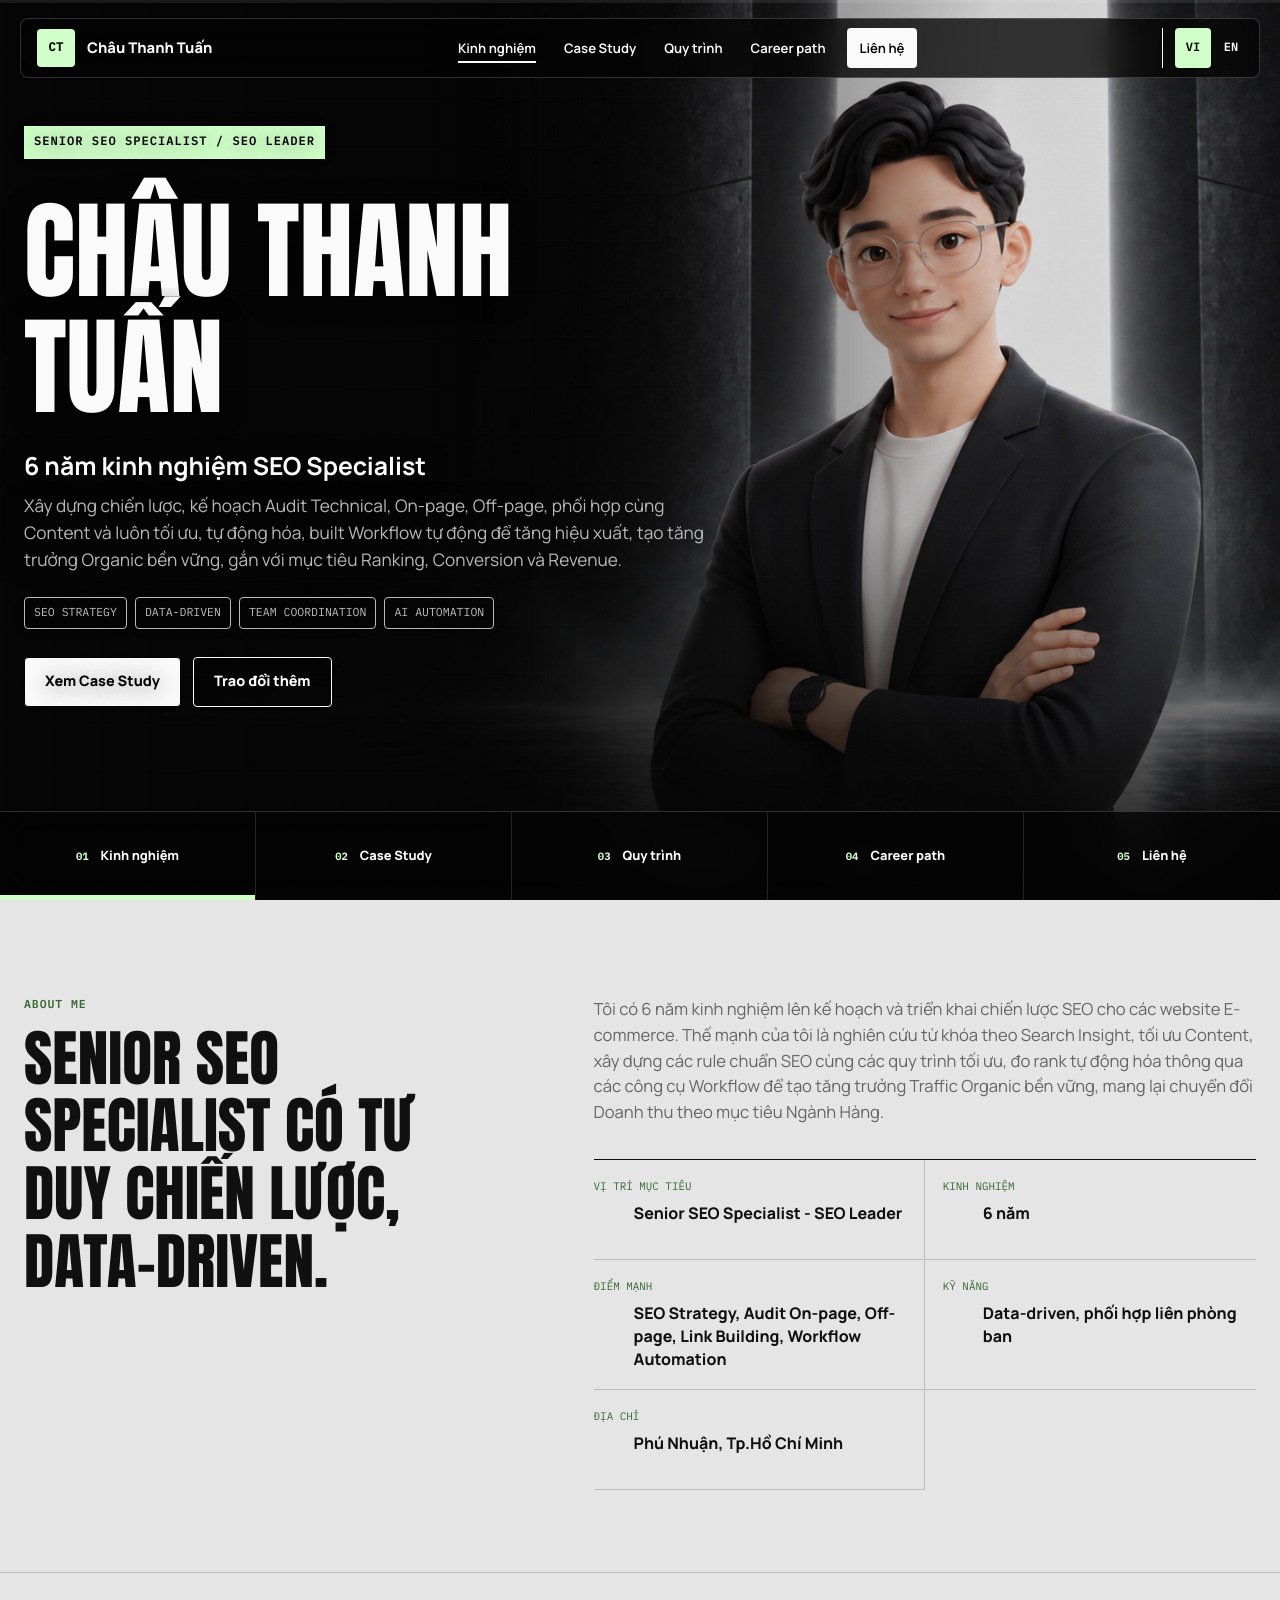
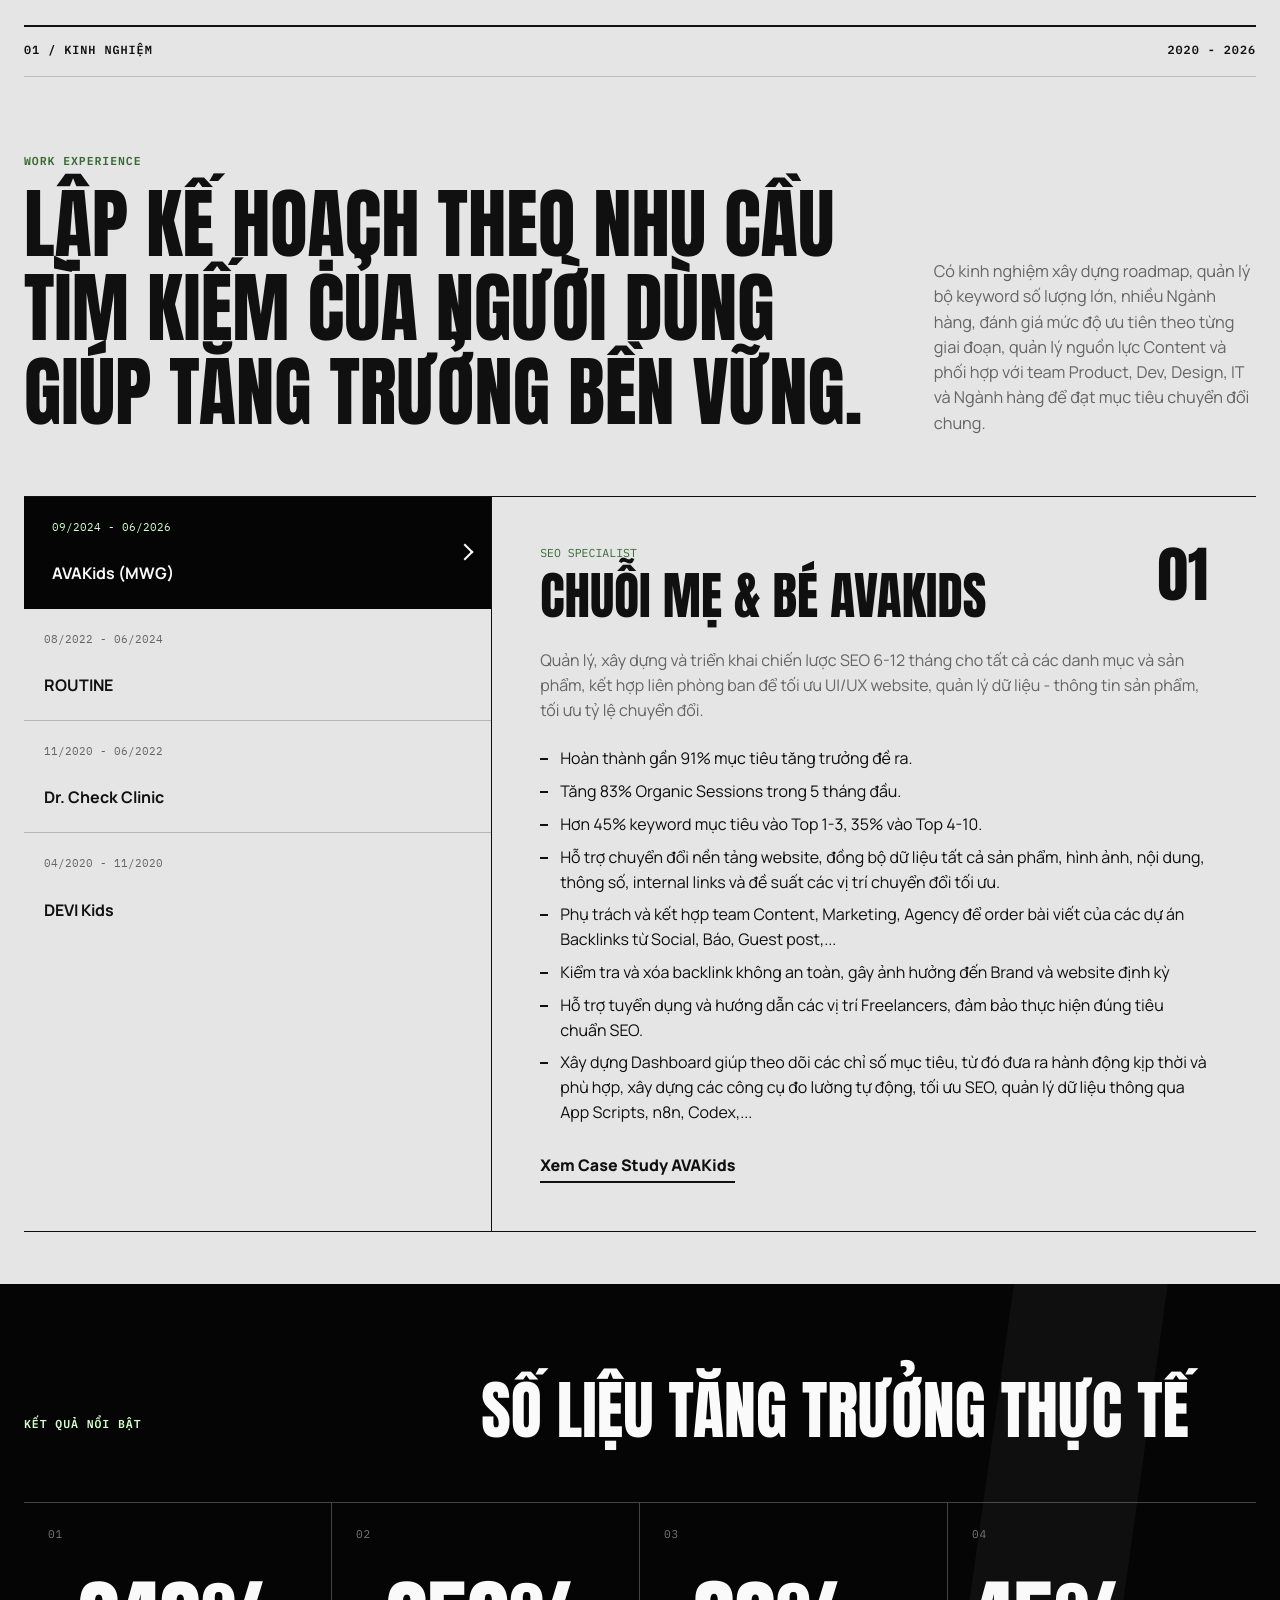
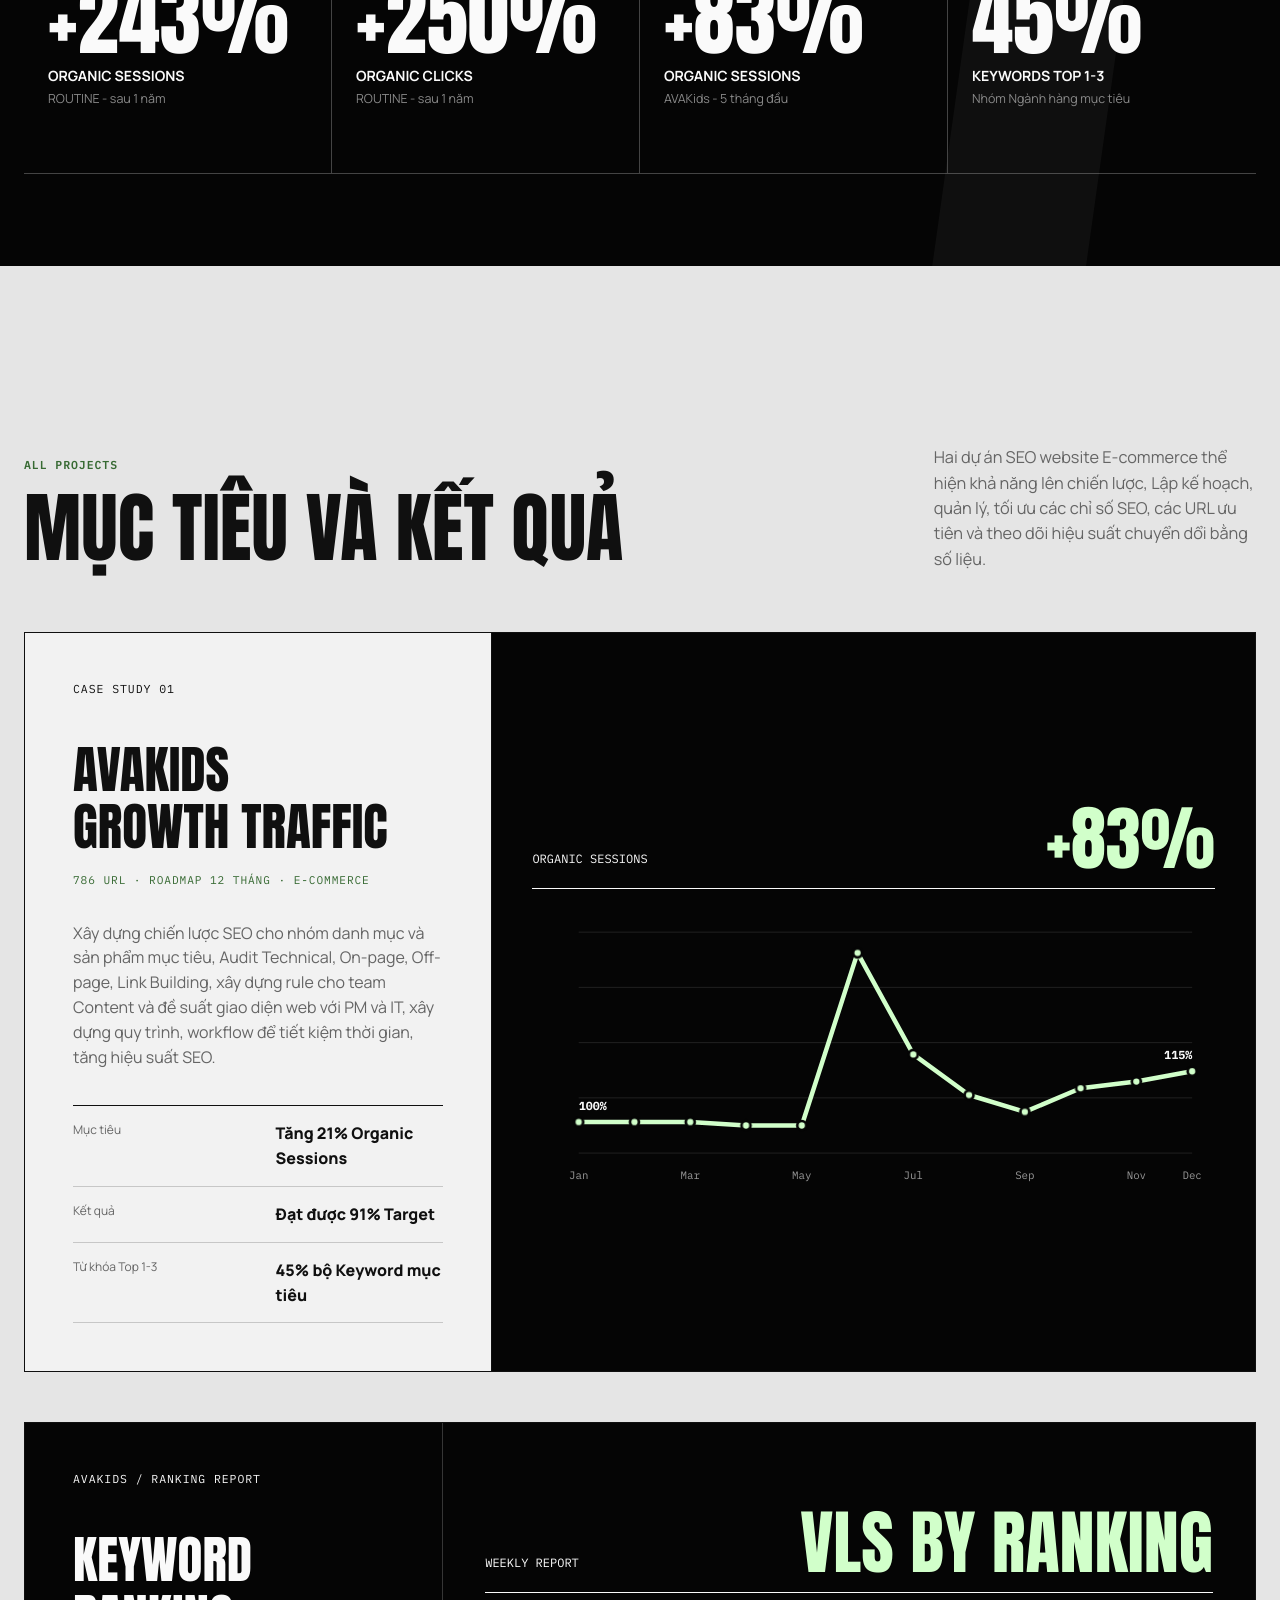
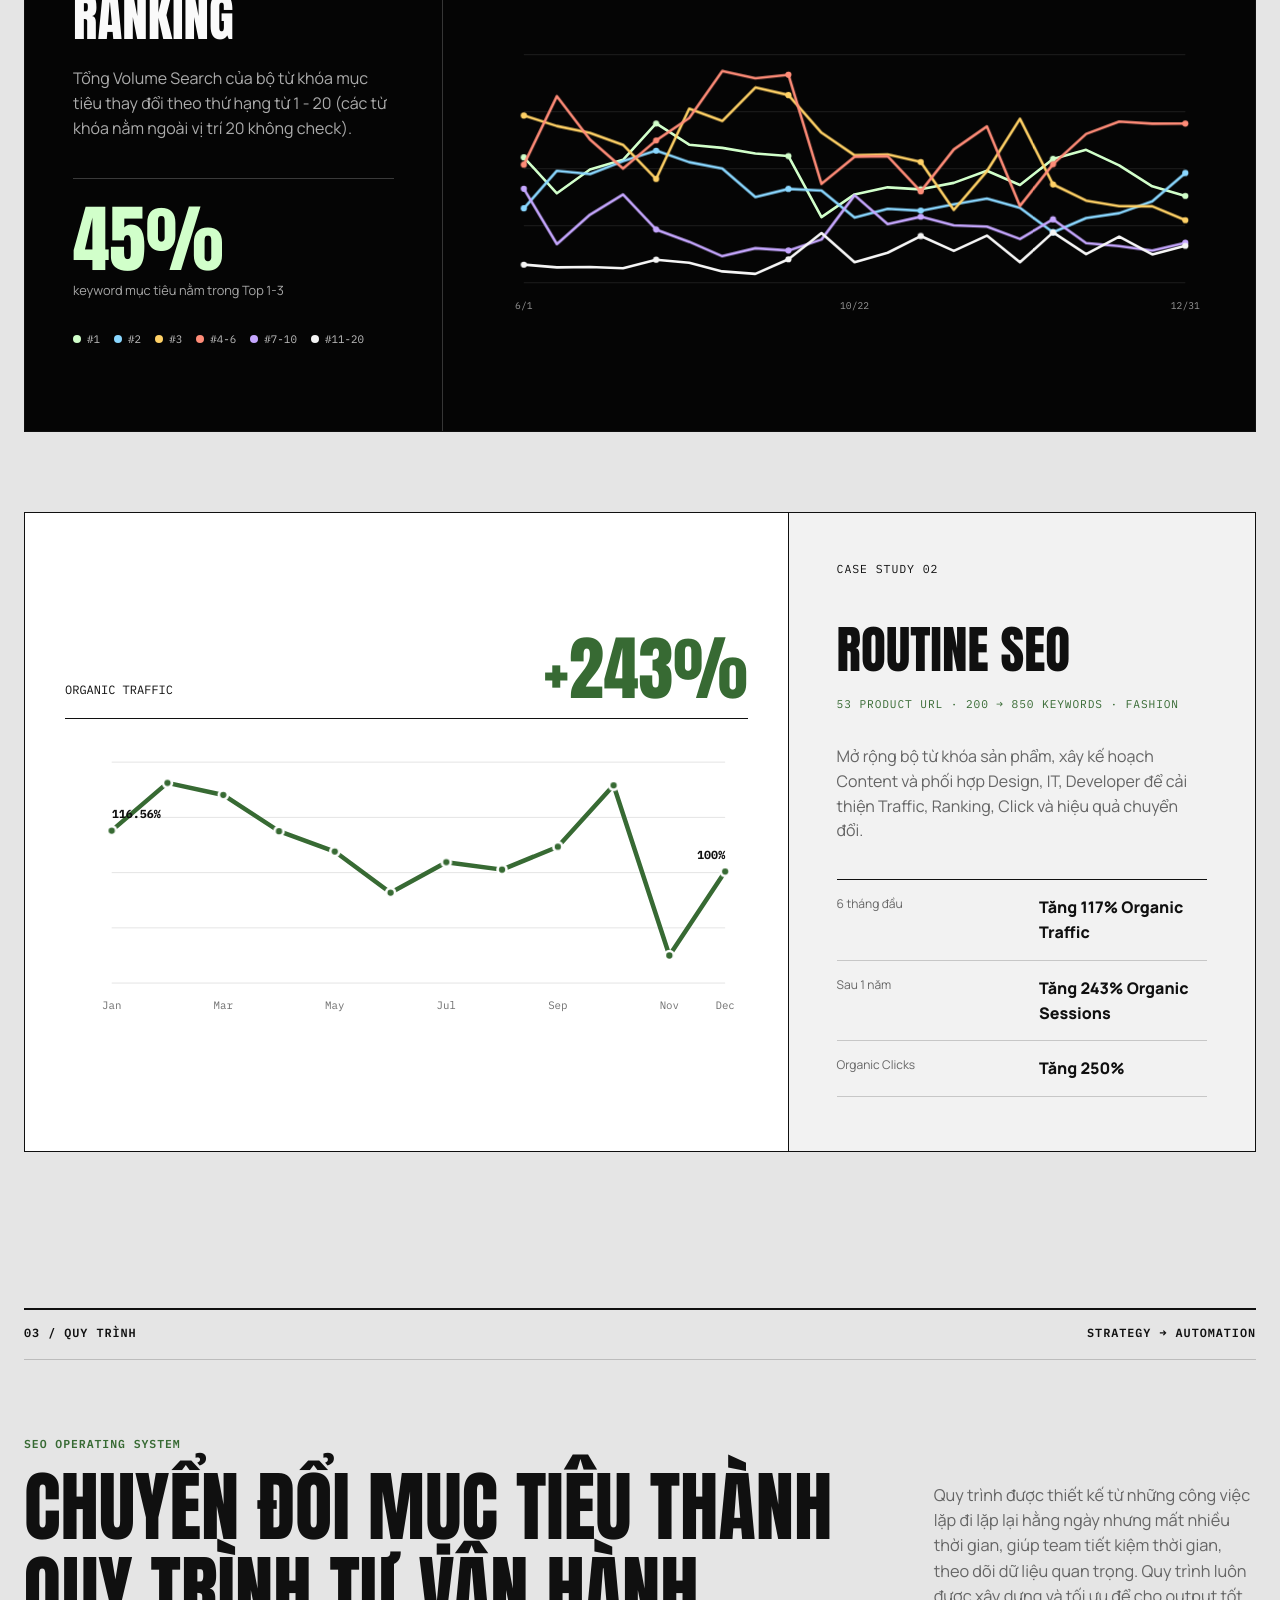
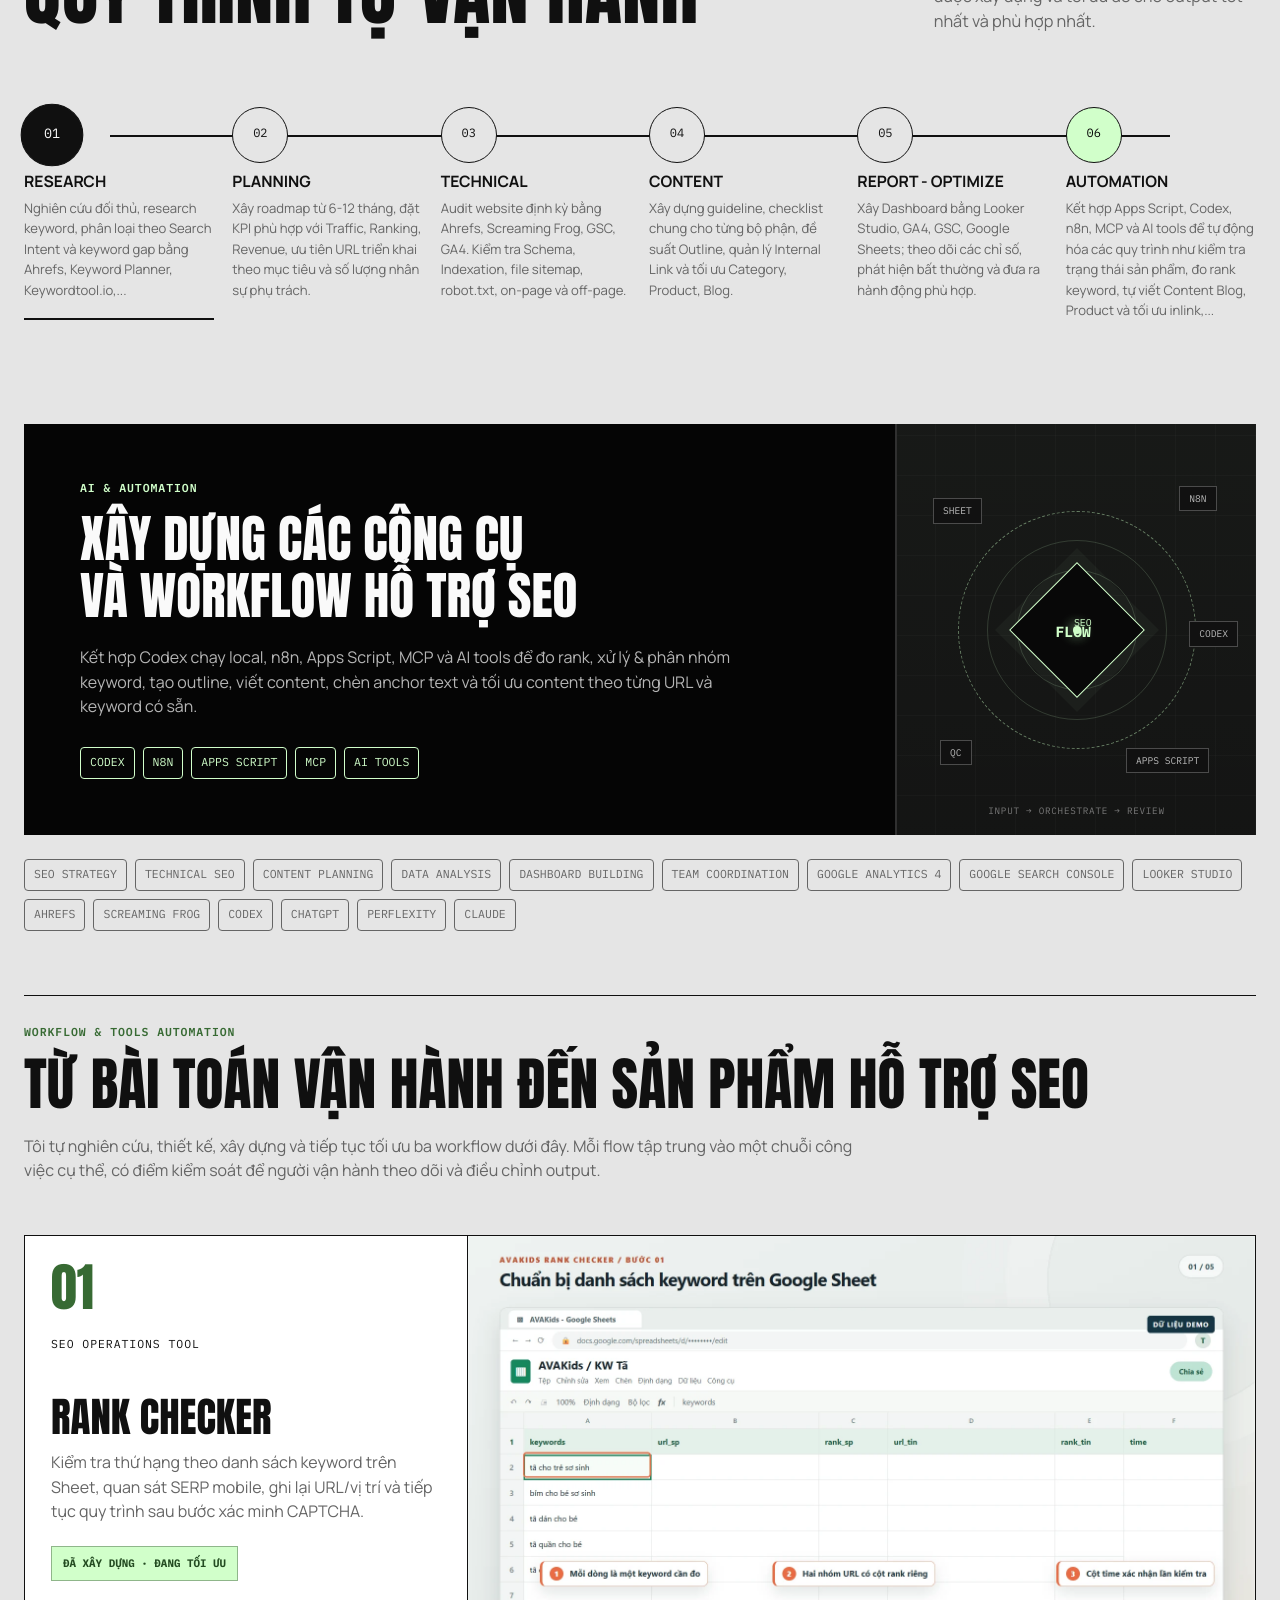
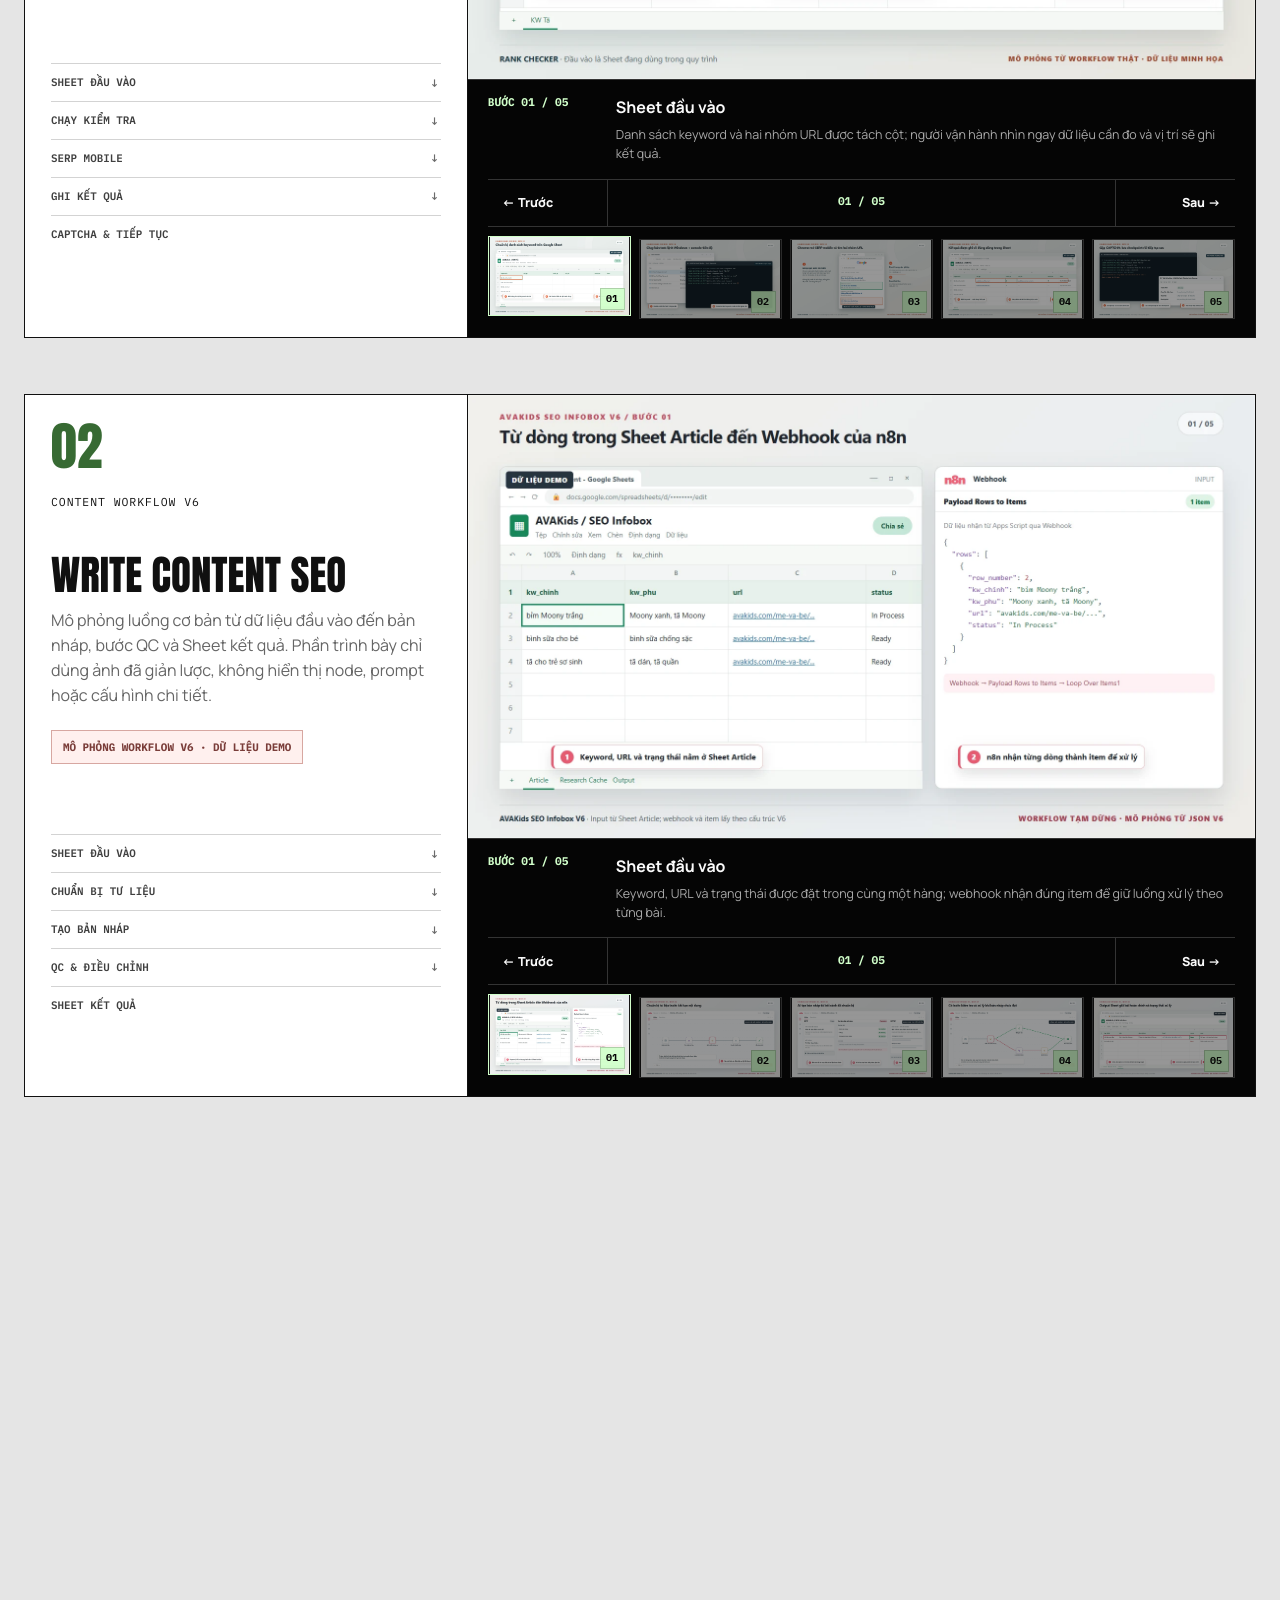
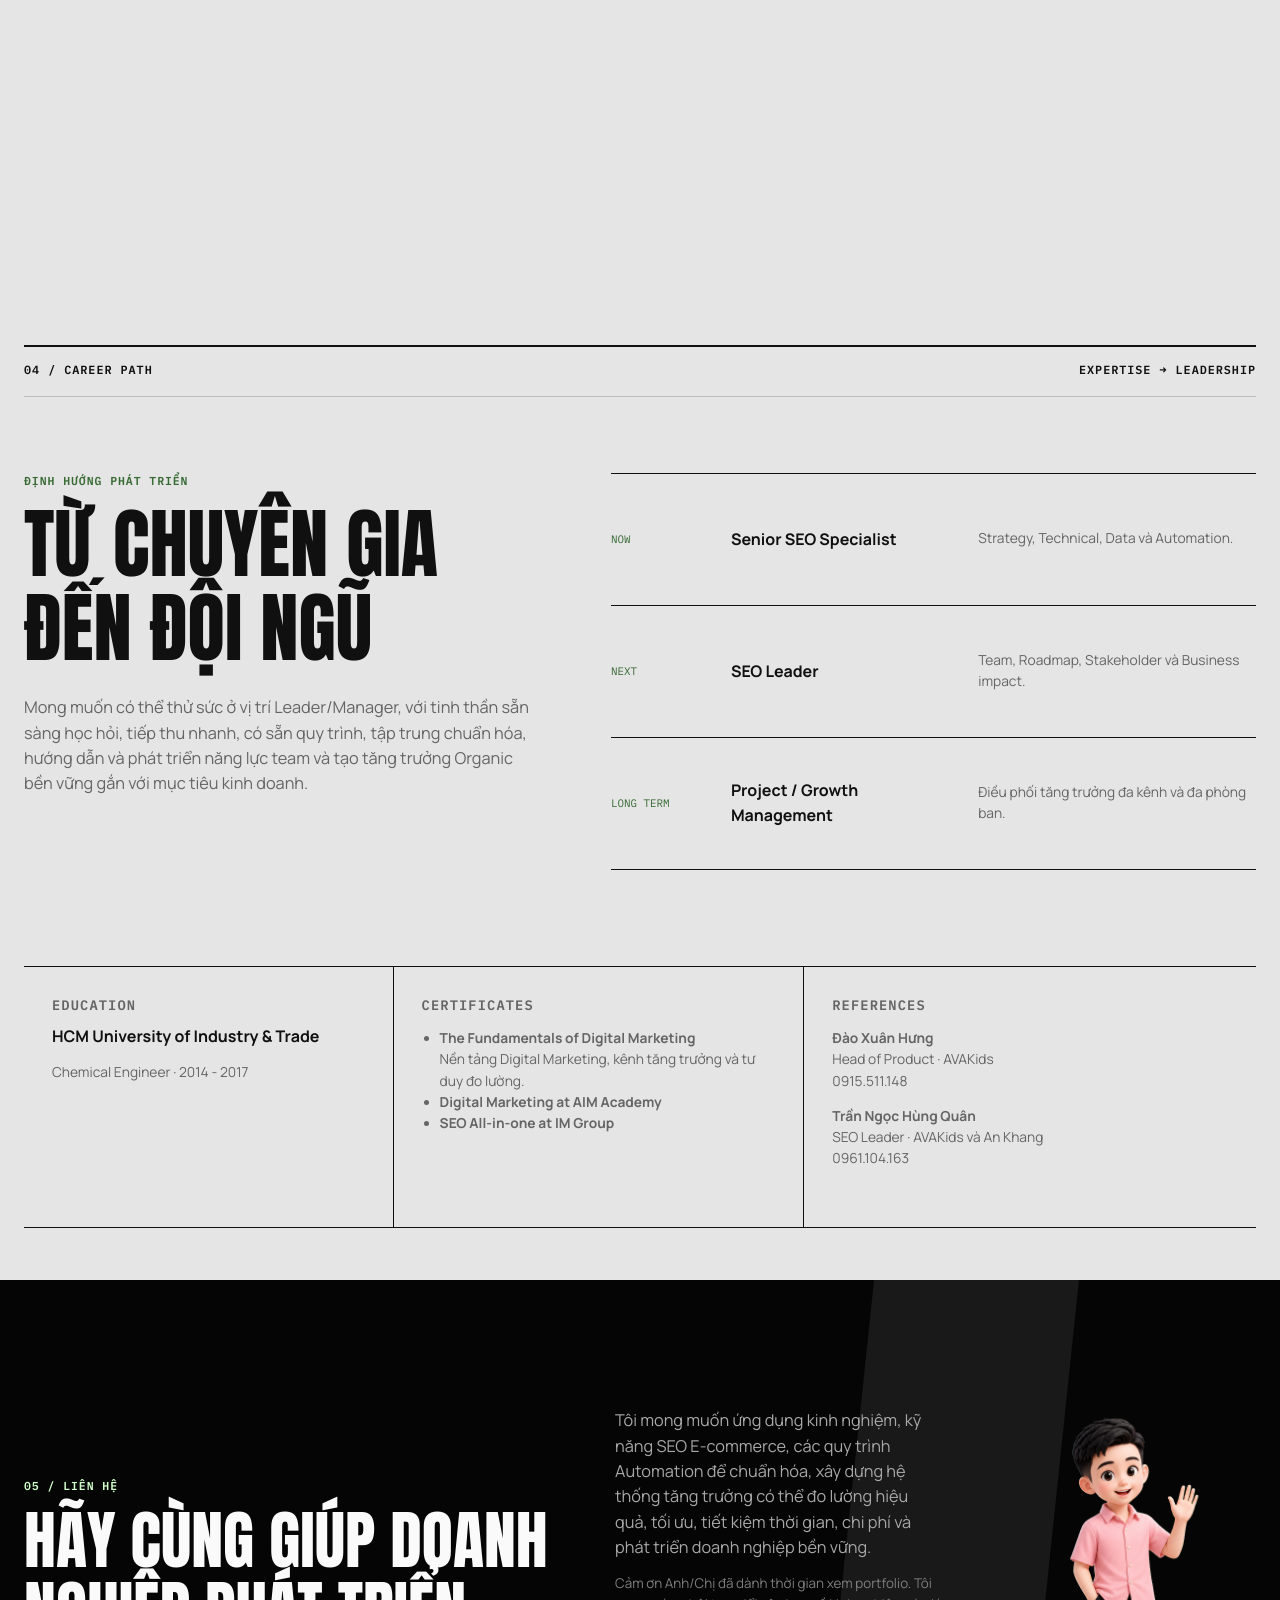
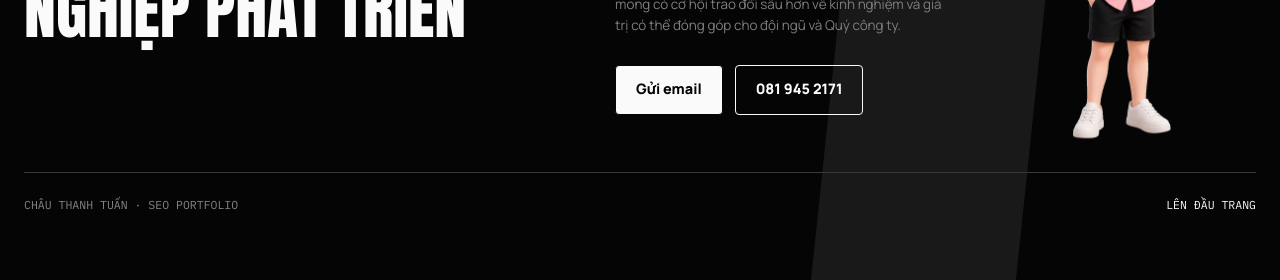
==== commit 5999da59: "VI/EN language switch Update phiên bản 2 ngôn ngữ VI - EN" ====
--- a/index.html
+++ b/index.html
@@ -7,6 +7,10 @@
   <title>Châu Thanh Tuấn | Senior SEO Specialist & SEO Leader</title>
   <meta name="description"
     content="Portfolio của Châu Thanh Tuấn - Senior SEO Specialist định hướng SEO Leader, tập trung E-commerce SEO, tăng trưởng Organic và Automation Workflow." />
+  <link rel="canonical" href="https://cttuan244166.github.io/senior-seo-portfolio/" />
+  <link rel="alternate" hreflang="vi" href="https://cttuan244166.github.io/senior-seo-portfolio/" />
+  <link rel="alternate" hreflang="en" href="https://cttuan244166.github.io/senior-seo-portfolio/en/" />
+  <link rel="alternate" hreflang="x-default" href="https://cttuan244166.github.io/senior-seo-portfolio/" />
   <link rel="preconnect" href="https://fonts.googleapis.com" />
   <link rel="preconnect" href="https://fonts.gstatic.com" crossorigin />
   <link
@@ -14,7 +18,7 @@
     rel="stylesheet" />
   <link rel="icon" type="image/svg+xml"
     href="data:image/svg+xml,%3Csvg xmlns='http://www.w3.org/2000/svg' viewBox='0 0 64 64'%3E%3Crect width='64' height='64' rx='10' fill='%23050505'/%3E%3Cpath d='M14 15h36v10H38v25H26V25H14z' fill='%23d1ffca'/%3E%3C/svg%3E" />
-  <link rel="stylesheet" href="styles.css?v=20261005-interactions" />
+  <link rel="stylesheet" href="styles.css?v=20261021-inplace-language" />
 </head>
 
 <body>
@@ -37,6 +41,10 @@
       <a href="#process">Quy trình</a>
       <a href="#career">Career path</a>
       <a class="nav-contact" href="#contact">Liên hệ</a>
+    </nav>
+    <nav class="language-switch" aria-label="Ngôn ngữ">
+      <a href="./" lang="vi" hreflang="vi" aria-label="Tiếng Việt" aria-current="page" data-language-link>VI</a>
+      <a href="en/" lang="en" hreflang="en" aria-label="English" data-language-link>EN</a>
     </nav>
   </header>
 
@@ -529,35 +537,37 @@
             </header>
 
             <ol class="workflow-journey" aria-label="Hành trình Rank Checker">
-              <li>Sheet đầu vào</li><li>Chạy kiểm tra</li><li>SERP mobile</li><li>Ghi kết quả</li><li>CAPTCHA &amp; tiếp tục</li>
+              <li>Sheet đầu vào</li>
+              <li>Chạy kiểm tra</li>
+              <li>SERP mobile</li>
+              <li>Ghi kết quả</li>
+              <li>CAPTCHA &amp; tiếp tục</li>
             </ol>
 
             <div class="workflow-gallery">
               <figure class="workflow-main-figure">
                 <div class="workflow-main-media">
-                  <img
-                    class="workflow-main-image"
-                    src="workflow/rank-checker/01-sheet-dau-vao.webp"
-                    alt="Sheet đầu vào của Rank Checker với danh sách keyword và các cột kết quả"
-                    width="1600"
-                    height="900"
-                    loading="lazy"
-                  />
+                  <img class="workflow-main-image" src="workflow/rank-checker/01-sheet-dau-vao.webp"
+                    alt="Sheet đầu vào của Rank Checker với danh sách keyword và các cột kết quả" width="1600"
+                    height="900" loading="lazy" />
                 </div>
                 <figcaption class="workflow-caption" aria-live="polite">
                   <span class="workflow-caption-step">BƯỚC 01 / 05</span>
                   <div>
                     <strong>Sheet đầu vào</strong>
-                    <p>Danh sách keyword và hai nhóm URL được tách cột; người vận hành nhìn ngay dữ liệu cần đo và vị trí sẽ ghi kết quả.</p>
+                    <p>Danh sách keyword và hai nhóm URL được tách cột; người vận hành nhìn ngay dữ liệu cần đo và vị
+                      trí sẽ ghi kết quả.</p>
                   </div>
                 </figcaption>
               </figure>
 
               <div class="workflow-gallery-controls">
                 <div class="workflow-gallery-actions">
-                  <button class="workflow-gallery-button" type="button" data-gallery-prev aria-label="Xem bước trước của Rank Checker">← <span>Trước</span></button>
+                  <button class="workflow-gallery-button" type="button" data-gallery-prev
+                    aria-label="Xem bước trước của Rank Checker">← <span>Trước</span></button>
                   <span class="workflow-gallery-count" data-gallery-count>01 / 05</span>
-                  <button class="workflow-gallery-button" type="button" data-gallery-next aria-label="Xem bước sau của Rank Checker"><span>Sau</span> →</button>
+                  <button class="workflow-gallery-button" type="button" data-gallery-next
+                    aria-label="Xem bước sau của Rank Checker"><span>Sau</span> →</button>
                 </div>
                 <div class="workflow-thumbnails" aria-label="Các bước của Rank Checker">
                   <button class="workflow-thumbnail is-active" type="button" aria-label="Bước 1: Sheet đầu vào"
@@ -565,35 +575,40 @@
                     data-alt="Sheet đầu vào của Rank Checker với danh sách keyword và các cột kết quả"
                     data-label="Sheet đầu vào"
                     data-caption="Danh sách keyword và hai nhóm URL được tách cột; người vận hành nhìn ngay dữ liệu cần đo và vị trí sẽ ghi kết quả.">
-                    <img src="workflow/rank-checker/01-sheet-dau-vao.webp" alt="" width="1600" height="900" loading="lazy" /><span>01</span>
+                    <img src="workflow/rank-checker/01-sheet-dau-vao.webp" alt="" width="1600" height="900"
+                      loading="lazy" /><span>01</span>
                   </button>
                   <button class="workflow-thumbnail" type="button" aria-label="Bước 2: Chạy kiểm tra"
                     data-src="workflow/rank-checker/02-chay-test-console.webp"
                     data-alt="Console hiển thị tiến trình kiểm tra thứ hạng theo từng keyword"
                     data-label="Chạy kiểm tra"
                     data-caption="Console hiển thị tiến trình theo từng keyword; trạng thái ngắn gọn giúp nhận biết đang chạy, bỏ qua hay cần can thiệp.">
-                    <img src="workflow/rank-checker/02-chay-test-console.webp" alt="" width="1600" height="900" loading="lazy" /><span>02</span>
+                    <img src="workflow/rank-checker/02-chay-test-console.webp" alt="" width="1600" height="900"
+                      loading="lazy" /><span>02</span>
                   </button>
                   <button class="workflow-thumbnail" type="button" aria-label="Bước 3: Xem SERP mobile"
                     data-src="workflow/rank-checker/03-chrome-mobile-serp.webp"
                     data-alt="Chrome hiển thị trang kết quả tìm kiếm Google trên viewport mobile"
                     data-label="SERP mobile"
                     data-caption="Chrome mô phỏng kết quả tìm kiếm trên mobile; viewport cố định giúp đối chiếu URL và thứ hạng nhất quán.">
-                    <img src="workflow/rank-checker/03-chrome-mobile-serp.webp" alt="" width="1600" height="900" loading="lazy" /><span>03</span>
+                    <img src="workflow/rank-checker/03-chrome-mobile-serp.webp" alt="" width="1600" height="900"
+                      loading="lazy" /><span>03</span>
                   </button>
                   <button class="workflow-thumbnail" type="button" aria-label="Bước 4: Ghi kết quả"
                     data-src="workflow/rank-checker/04-sheet-ket-qua.webp"
                     data-alt="Sheet kết quả Rank Checker với vị trí, URL tìm thấy và thời gian kiểm tra"
                     data-label="Ghi kết quả"
                     data-caption="Rank, URL tìm thấy và thời gian được ghi cạnh dữ liệu đầu vào để người vận hành kiểm tra chéo nhanh.">
-                    <img src="workflow/rank-checker/04-sheet-ket-qua.webp" alt="" width="1600" height="900" loading="lazy" /><span>04</span>
+                    <img src="workflow/rank-checker/04-sheet-ket-qua.webp" alt="" width="1600" height="900"
+                      loading="lazy" /><span>04</span>
                   </button>
                   <button class="workflow-thumbnail" type="button" aria-label="Bước 5: Xử lý CAPTCHA và tiếp tục"
                     data-src="workflow/rank-checker/05-captcha-resume.webp"
                     data-alt="Màn hình xử lý CAPTCHA và tiếp tục quy trình Rank Checker"
                     data-label="CAPTCHA &amp; tiếp tục"
                     data-caption="Khi Google yêu cầu xác minh, workflow dừng có kiểm soát và tiếp tục từ bước đang xử lý thay vì chạy lại từ đầu.">
-                    <img src="workflow/rank-checker/05-captcha-resume.webp" alt="" width="1600" height="900" loading="lazy" /><span>05</span>
+                    <img src="workflow/rank-checker/05-captcha-resume.webp" alt="" width="1600" height="900"
+                      loading="lazy" /><span>05</span>
                   </button>
                 </div>
               </div>
@@ -615,35 +630,37 @@
             </header>
 
             <ol class="workflow-journey" aria-label="Hành trình Write Content SEO">
-              <li>Sheet đầu vào</li><li>Chuẩn bị tư liệu</li><li>Tạo bản nháp</li><li>QC &amp; điều chỉnh</li><li>Sheet kết quả</li>
+              <li>Sheet đầu vào</li>
+              <li>Chuẩn bị tư liệu</li>
+              <li>Tạo bản nháp</li>
+              <li>QC &amp; điều chỉnh</li>
+              <li>Sheet kết quả</li>
             </ol>
 
             <div class="workflow-gallery">
               <figure class="workflow-main-figure">
                 <div class="workflow-main-media">
-                  <img
-                    class="workflow-main-image"
-                    src="workflow/avakids-infobox-v6/01-sheet-webhook.webp"
-                    alt="Ảnh mô phỏng Sheet đầu vào và Webhook của workflow Write Content SEO"
-                    width="1600"
-                    height="900"
-                    loading="lazy"
-                  />
+                  <img class="workflow-main-image" src="workflow/avakids-infobox-v6/01-sheet-webhook.webp"
+                    alt="Ảnh mô phỏng Sheet đầu vào và Webhook của workflow Write Content SEO" width="1600" height="900"
+                    loading="lazy" />
                 </div>
                 <figcaption class="workflow-caption" aria-live="polite">
                   <span class="workflow-caption-step">BƯỚC 01 / 05</span>
                   <div>
                     <strong>Sheet đầu vào</strong>
-                    <p>Keyword, URL và trạng thái được đặt trong cùng một hàng; webhook nhận đúng item để giữ luồng xử lý theo từng bài.</p>
+                    <p>Keyword, URL và trạng thái được đặt trong cùng một hàng; webhook nhận đúng item để giữ luồng xử
+                      lý theo từng bài.</p>
                   </div>
                 </figcaption>
               </figure>
 
               <div class="workflow-gallery-controls">
                 <div class="workflow-gallery-actions">
-                  <button class="workflow-gallery-button" type="button" data-gallery-prev aria-label="Xem bước trước của Write Content SEO">← <span>Trước</span></button>
+                  <button class="workflow-gallery-button" type="button" data-gallery-prev
+                    aria-label="Xem bước trước của Write Content SEO">← <span>Trước</span></button>
                   <span class="workflow-gallery-count" data-gallery-count>01 / 05</span>
-                  <button class="workflow-gallery-button" type="button" data-gallery-next aria-label="Xem bước sau của Write Content SEO"><span>Sau</span> →</button>
+                  <button class="workflow-gallery-button" type="button" data-gallery-next
+                    aria-label="Xem bước sau của Write Content SEO"><span>Sau</span> →</button>
                 </div>
                 <div class="workflow-thumbnails" aria-label="Các bước của Write Content SEO">
                   <button class="workflow-thumbnail is-active" type="button" aria-label="Bước 1: Sheet đầu vào"
@@ -651,35 +668,37 @@
                     data-alt="Ảnh mô phỏng Sheet đầu vào và Webhook của workflow Write Content SEO"
                     data-label="Sheet đầu vào"
                     data-caption="Keyword, URL và trạng thái được đặt trong cùng một hàng; webhook nhận đúng item để giữ luồng xử lý theo từng bài.">
-                    <img src="workflow/avakids-infobox-v6/01-sheet-webhook.webp" alt="" width="1600" height="900" loading="lazy" /><span>01</span>
+                    <img src="workflow/avakids-infobox-v6/01-sheet-webhook.webp" alt="" width="1600" height="900"
+                      loading="lazy" /><span>01</span>
                   </button>
                   <button class="workflow-thumbnail" type="button" aria-label="Bước 2: Chuẩn bị tư liệu"
                     data-src="workflow/avakids-infobox-v6/02-research-cache.webp"
                     data-alt="Ảnh mô phỏng khu vực tổng hợp tư liệu nghiên cứu cho bài viết"
                     data-label="Chuẩn bị tư liệu"
                     data-caption="Nguồn tham khảo được gom thành một lớp dữ liệu riêng; quyết định này giúp tách phần research khỏi bước viết bản nháp.">
-                    <img src="workflow/avakids-infobox-v6/02-research-cache.webp" alt="" width="1600" height="900" loading="lazy" /><span>02</span>
+                    <img src="workflow/avakids-infobox-v6/02-research-cache.webp" alt="" width="1600" height="900"
+                      loading="lazy" /><span>02</span>
                   </button>
                   <button class="workflow-thumbnail" type="button" aria-label="Bước 3: Tạo bản nháp"
                     data-src="workflow/avakids-infobox-v6/03-write-article.webp"
-                    data-alt="Ảnh mô phỏng bước tạo bản nháp Content SEO"
-                    data-label="Tạo bản nháp"
+                    data-alt="Ảnh mô phỏng bước tạo bản nháp Content SEO" data-label="Tạo bản nháp"
                     data-caption="Bản nháp được tạo theo cấu trúc nội dung đã chuẩn bị; màn hình ưu tiên phần nội dung cần review thay vì cấu hình kỹ thuật.">
-                    <img src="workflow/avakids-infobox-v6/03-write-article.webp" alt="" width="1600" height="900" loading="lazy" /><span>03</span>
+                    <img src="workflow/avakids-infobox-v6/03-write-article.webp" alt="" width="1600" height="900"
+                      loading="lazy" /><span>03</span>
                   </button>
                   <button class="workflow-thumbnail" type="button" aria-label="Bước 4: QC và điều chỉnh"
                     data-src="workflow/avakids-infobox-v6/04-qc-repair.webp"
-                    data-alt="Ảnh mô phỏng bước QC và điều chỉnh bản nháp Content SEO"
-                    data-label="QC &amp; điều chỉnh"
+                    data-alt="Ảnh mô phỏng bước QC và điều chỉnh bản nháp Content SEO" data-label="QC &amp; điều chỉnh"
                     data-caption="Các lỗi cần xử lý được đặt cạnh phần điều chỉnh; checkpoint này giữ quyền kiểm soát chất lượng trước khi ghi output.">
-                    <img src="workflow/avakids-infobox-v6/04-qc-repair.webp" alt="" width="1600" height="900" loading="lazy" /><span>04</span>
+                    <img src="workflow/avakids-infobox-v6/04-qc-repair.webp" alt="" width="1600" height="900"
+                      loading="lazy" /><span>04</span>
                   </button>
                   <button class="workflow-thumbnail" type="button" aria-label="Bước 5: Sheet kết quả"
                     data-src="workflow/avakids-infobox-v6/05-output-sheet.webp"
-                    data-alt="Ảnh mô phỏng Sheet kết quả của workflow Write Content SEO"
-                    data-label="Sheet kết quả"
+                    data-alt="Ảnh mô phỏng Sheet kết quả của workflow Write Content SEO" data-label="Sheet kết quả"
                     data-caption="Output và trạng thái hoàn tất quay về Sheet; người vận hành có một điểm kiểm tra cuối trước khi dùng nội dung.">
-                    <img src="workflow/avakids-infobox-v6/05-output-sheet.webp" alt="" width="1600" height="900" loading="lazy" /><span>05</span>
+                    <img src="workflow/avakids-infobox-v6/05-output-sheet.webp" alt="" width="1600" height="900"
+                      loading="lazy" /><span>05</span>
                   </button>
                 </div>
               </div>
@@ -701,35 +720,38 @@
             </header>
 
             <ol class="workflow-journey" aria-label="Hành trình SEO Content App">
-              <li>Ngữ cảnh Project</li><li>Keyword</li><li>Nghiên cứu nguồn</li><li>Intent &amp; gaps</li><li>Duyệt outline</li><li>Biên tập bản nháp</li>
+              <li>Ngữ cảnh Project</li>
+              <li>Keyword</li>
+              <li>Nghiên cứu nguồn</li>
+              <li>Intent &amp; gaps</li>
+              <li>Duyệt outline</li>
+              <li>Biên tập bản nháp</li>
             </ol>
 
             <div class="workflow-gallery">
               <figure class="workflow-main-figure">
                 <div class="workflow-main-media">
-                  <img
-                    class="workflow-main-image"
-                    src="workflow/seo-content-app/01-project-context.webp"
-                    alt="UI mô phỏng màn hình thiết lập ngữ cảnh Project trong SEO Content App"
-                    width="1600"
-                    height="900"
-                    loading="lazy"
-                  />
+                  <img class="workflow-main-image" src="workflow/seo-content-app/01-project-context.webp"
+                    alt="UI mô phỏng màn hình thiết lập ngữ cảnh Project trong SEO Content App" width="1600"
+                    height="900" loading="lazy" />
                 </div>
                 <figcaption class="workflow-caption" aria-live="polite">
                   <span class="workflow-caption-step">BƯỚC 01 / 06</span>
                   <div>
                     <strong>Ngữ cảnh Project</strong>
-                    <p>Mục tiêu, website, thị trường và đối tượng đọc được khóa từ đầu; các bước sau dùng chung một context đã được duyệt.</p>
+                    <p>Mục tiêu, website, thị trường và đối tượng đọc được khóa từ đầu; các bước sau dùng chung một
+                      context đã được duyệt.</p>
                   </div>
                 </figcaption>
               </figure>
 
               <div class="workflow-gallery-controls">
                 <div class="workflow-gallery-actions">
-                  <button class="workflow-gallery-button" type="button" data-gallery-prev aria-label="Xem bước trước của SEO Content App">← <span>Trước</span></button>
+                  <button class="workflow-gallery-button" type="button" data-gallery-prev
+                    aria-label="Xem bước trước của SEO Content App">← <span>Trước</span></button>
                   <span class="workflow-gallery-count" data-gallery-count>01 / 06</span>
-                  <button class="workflow-gallery-button" type="button" data-gallery-next aria-label="Xem bước sau của SEO Content App"><span>Sau</span> →</button>
+                  <button class="workflow-gallery-button" type="button" data-gallery-next
+                    aria-label="Xem bước sau của SEO Content App"><span>Sau</span> →</button>
                 </div>
                 <div class="workflow-thumbnails" aria-label="Các bước của SEO Content App">
                   <button class="workflow-thumbnail is-active" type="button" aria-label="Bước 1: Ngữ cảnh Project"
@@ -737,42 +759,44 @@
                     data-alt="UI mô phỏng màn hình thiết lập ngữ cảnh Project trong SEO Content App"
                     data-label="Ngữ cảnh Project"
                     data-caption="Mục tiêu, website, thị trường và đối tượng đọc được khóa từ đầu; các bước sau dùng chung một context đã được duyệt.">
-                    <img src="workflow/seo-content-app/01-project-context.webp" alt="" width="1600" height="900" loading="lazy" /><span>01</span>
+                    <img src="workflow/seo-content-app/01-project-context.webp" alt="" width="1600" height="900"
+                      loading="lazy" /><span>01</span>
                   </button>
                   <button class="workflow-thumbnail" type="button" aria-label="Bước 2: Keyword workspace"
                     data-src="workflow/seo-content-app/02-keyword-workspace.webp"
-                    data-alt="UI mô phỏng workspace quản lý keyword của SEO Content App"
-                    data-label="Keyword workspace"
+                    data-alt="UI mô phỏng workspace quản lý keyword của SEO Content App" data-label="Keyword workspace"
                     data-caption="Keyword, trạng thái và bước tiếp theo nằm trong một workspace; thiết kế giúp theo dõi nhiều bài mà không mất context Project.">
-                    <img src="workflow/seo-content-app/02-keyword-workspace.webp" alt="" width="1600" height="900" loading="lazy" /><span>02</span>
+                    <img src="workflow/seo-content-app/02-keyword-workspace.webp" alt="" width="1600" height="900"
+                      loading="lazy" /><span>02</span>
                   </button>
                   <button class="workflow-thumbnail" type="button" aria-label="Bước 3: Nghiên cứu nguồn"
                     data-src="workflow/seo-content-app/03-serp-evidence.webp"
-                    data-alt="UI mô phỏng khu vực SERP evidence và nguồn nghiên cứu"
-                    data-label="Nghiên cứu nguồn"
+                    data-alt="UI mô phỏng khu vực SERP evidence và nguồn nghiên cứu" data-label="Nghiên cứu nguồn"
                     data-caption="Evidence từ SERP và nguồn tham khảo được hiển thị theo từng mục; người review biết thông tin nào đang hỗ trợ quyết định nội dung.">
-                    <img src="workflow/seo-content-app/03-serp-evidence.webp" alt="" width="1600" height="900" loading="lazy" /><span>03</span>
+                    <img src="workflow/seo-content-app/03-serp-evidence.webp" alt="" width="1600" height="900"
+                      loading="lazy" /><span>03</span>
                   </button>
                   <button class="workflow-thumbnail" type="button" aria-label="Bước 4: Intent và content gaps"
                     data-src="workflow/seo-content-app/04-intent-gaps.webp"
                     data-alt="UI mô phỏng phân tích Search Intent và Content Gaps"
                     data-label="Intent &amp; content gaps"
                     data-caption="Intent và khoảng trống nội dung được tách thành các nhóm có thể duyệt; insight được chuyển thành action thay vì chỉ để đọc.">
-                    <img src="workflow/seo-content-app/04-intent-gaps.webp" alt="" width="1600" height="900" loading="lazy" /><span>04</span>
+                    <img src="workflow/seo-content-app/04-intent-gaps.webp" alt="" width="1600" height="900"
+                      loading="lazy" /><span>04</span>
                   </button>
                   <button class="workflow-thumbnail" type="button" aria-label="Bước 5: Duyệt outline"
                     data-src="workflow/seo-content-app/05-outline-review.webp"
-                    data-alt="UI mô phỏng màn hình duyệt outline trước khi viết bài"
-                    data-label="Duyệt outline"
+                    data-alt="UI mô phỏng màn hình duyệt outline trước khi viết bài" data-label="Duyệt outline"
                     data-caption="Outline có trạng thái duyệt rõ ràng; checkpoint ngăn luồng viết tiếp khi cấu trúc nội dung chưa được xác nhận.">
-                    <img src="workflow/seo-content-app/05-outline-review.webp" alt="" width="1600" height="900" loading="lazy" /><span>05</span>
+                    <img src="workflow/seo-content-app/05-outline-review.webp" alt="" width="1600" height="900"
+                      loading="lazy" /><span>05</span>
                   </button>
                   <button class="workflow-thumbnail" type="button" aria-label="Bước 6: Biên tập bản nháp"
                     data-src="workflow/seo-content-app/06-article-editor.webp"
-                    data-alt="UI mô phỏng trình biên tập bản nháp trong SEO Content App"
-                    data-label="Biên tập bản nháp"
+                    data-alt="UI mô phỏng trình biên tập bản nháp trong SEO Content App" data-label="Biên tập bản nháp"
                     data-caption="Editor đặt bản nháp, evidence và trạng thái review trong cùng màn hình; người dùng có thể biên tập trước khi chuyển bước.">
-                    <img src="workflow/seo-content-app/06-article-editor.webp" alt="" width="1600" height="900" loading="lazy" /><span>06</span>
+                    <img src="workflow/seo-content-app/06-article-editor.webp" alt="" width="1600" height="900"
+                      loading="lazy" /><span>06</span>
                   </button>
                 </div>
               </div>
@@ -841,7 +865,7 @@
       <div class="section-shell contact-inner reveal">
         <div>
           <p class="eyebrow">05 / LIÊN HỆ</p>
-          <h2>Hãy cùng giải bài toán phát triển doanh nghiệp.</h2>
+          <h2>Hãy cùng giúp doanh nghiệp phát triển</h2>
         </div>
         <div class="contact-copy">
           <p>
@@ -867,7 +891,8 @@
     </section>
   </main>
 
-  <script src="script.js?v=20261005-interactions"></script>
+  <script defer src="language-switch.js?v=20261021-inplace-language"></script>
+  <script defer src="script.js?v=20261021-inplace-language"></script>
 </body>
 
-</html>
+</html>
--- a/styles.css
+++ b/styles.css
@@ -217,12 +217,77 @@
 }
 
 .menu-toggle {
+  order: 3;
   display: none;
   width: 42px;
   height: 42px;
   padding: 12px 9px;
   border: 0;
   background: transparent;
+}
+
+.language-switch {
+  order: 2;
+  display: flex;
+  flex: 0 0 auto;
+  align-items: center;
+  margin-left: 12px;
+  padding-left: 12px;
+  border-left: 1px solid currentColor;
+  gap: 2px;
+}
+
+.language-switch a {
+  display: grid;
+  min-width: 36px;
+  min-height: 40px;
+  place-items: center;
+  border-radius: 4px;
+  font-family: "IBM Plex Mono", monospace;
+  font-size: 0.75rem;
+  font-weight: 600;
+}
+
+.language-switch a[aria-current="page"] {
+  color: var(--black);
+  background: var(--mint);
+}
+
+.language-switch a:hover {
+  outline: 1px solid currentColor;
+  outline-offset: -1px;
+}
+
+.language-switch a:focus-visible {
+  outline: 2px solid currentColor;
+  outline-offset: 3px;
+}
+
+.language-switch[aria-busy="true"] {
+  opacity: 0.65;
+}
+
+.language-switch[data-error]::after {
+  position: absolute;
+  top: calc(100% + 8px);
+  right: 0;
+  width: min(290px, 80vw);
+  padding: 12px;
+  color: var(--white);
+  background: var(--black);
+  border: 1px solid var(--ash);
+  border-radius: 4px;
+  content: attr(data-error);
+  font-size: 0.8rem;
+}
+
+html.is-switching-language {
+  scroll-behavior: auto !important;
+  overflow-anchor: none;
+}
+
+html.is-switching-language * {
+  overflow-anchor: none;
 }
 
 .menu-toggle>span:not(.sr-only) {
@@ -2250,6 +2315,11 @@
     display: block;
   }
 
+  .language-switch {
+    margin-left: auto;
+    padding-left: 8px;
+  }
+
   .nav-links {
     position: fixed;
     top: 78px;
@@ -2549,6 +2619,10 @@
 
 @media (max-width: 560px) {
 
+  .brand-name {
+    display: none;
+  }
+
   .section-shell,
   .hero-inner,
   .site-footer {
@@ -2873,4 +2947,4 @@
     width: 100%;
     animation: none;
   }
-}+}
